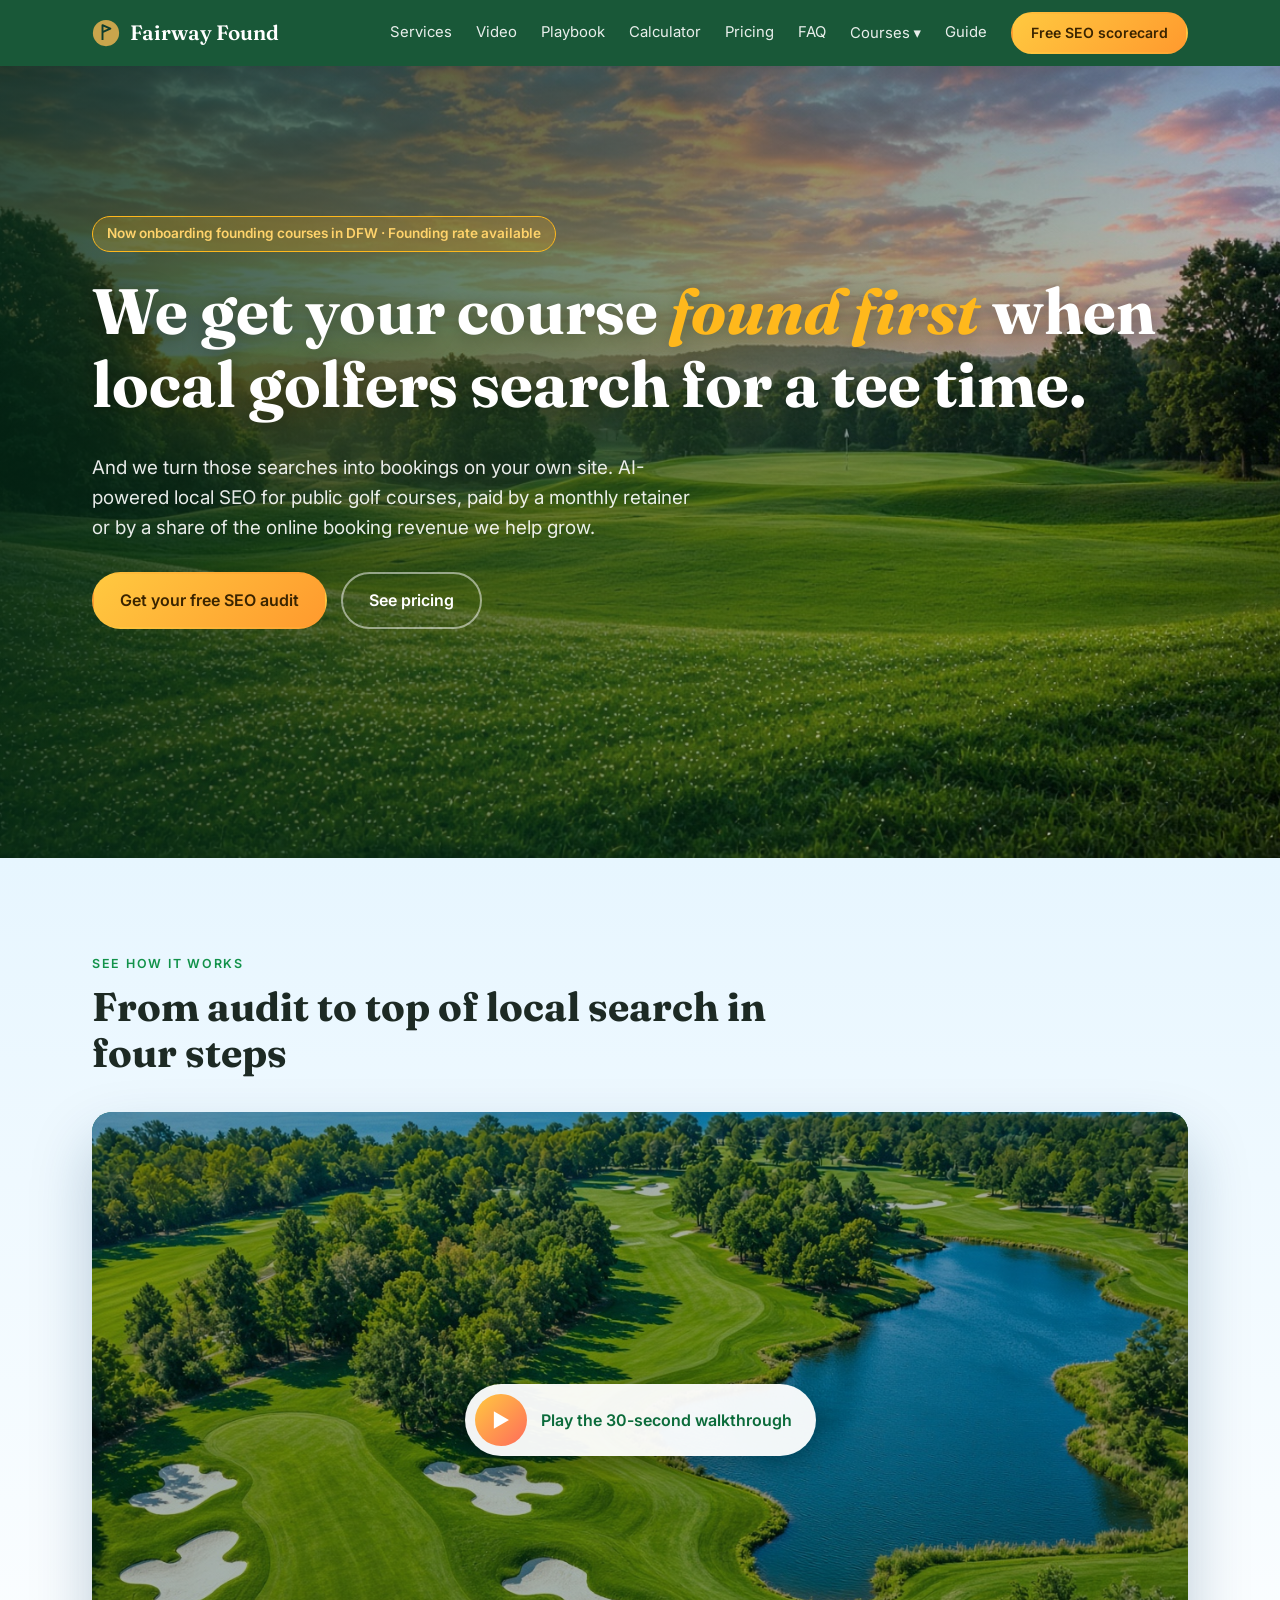
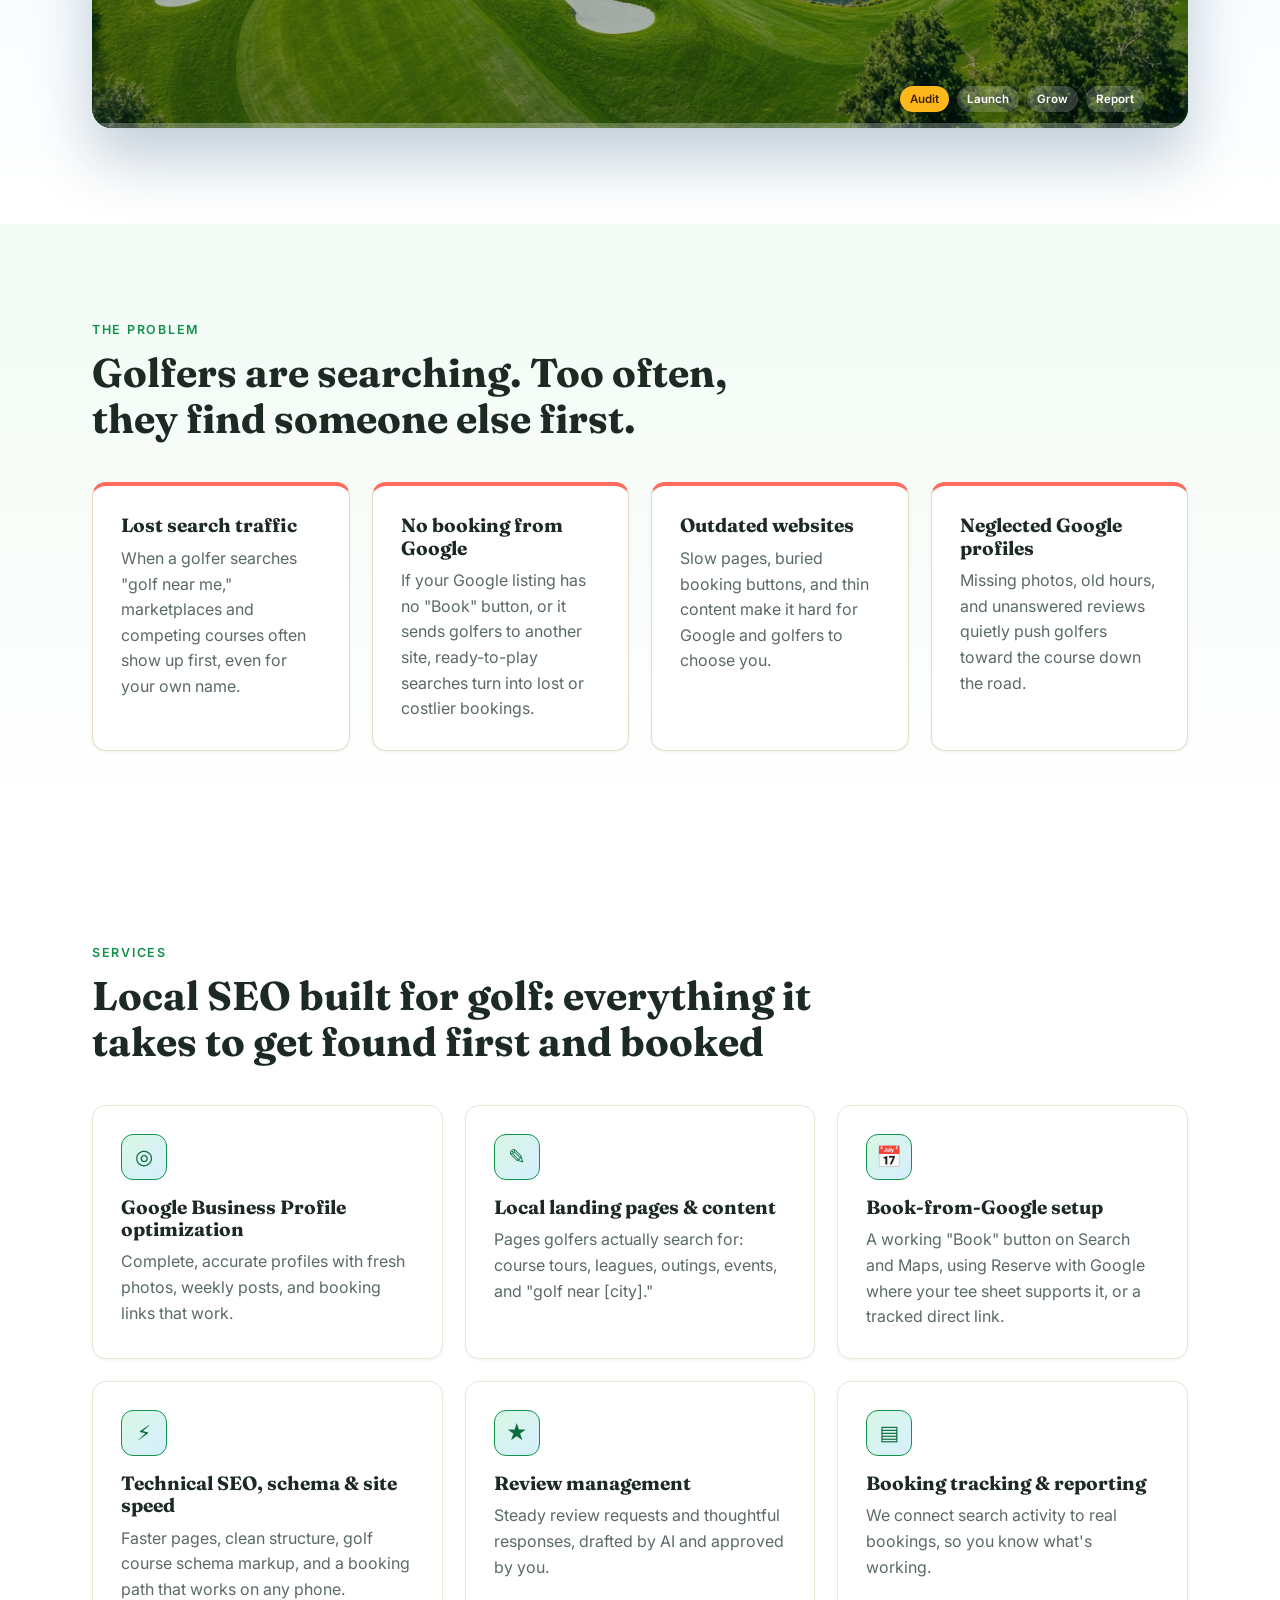
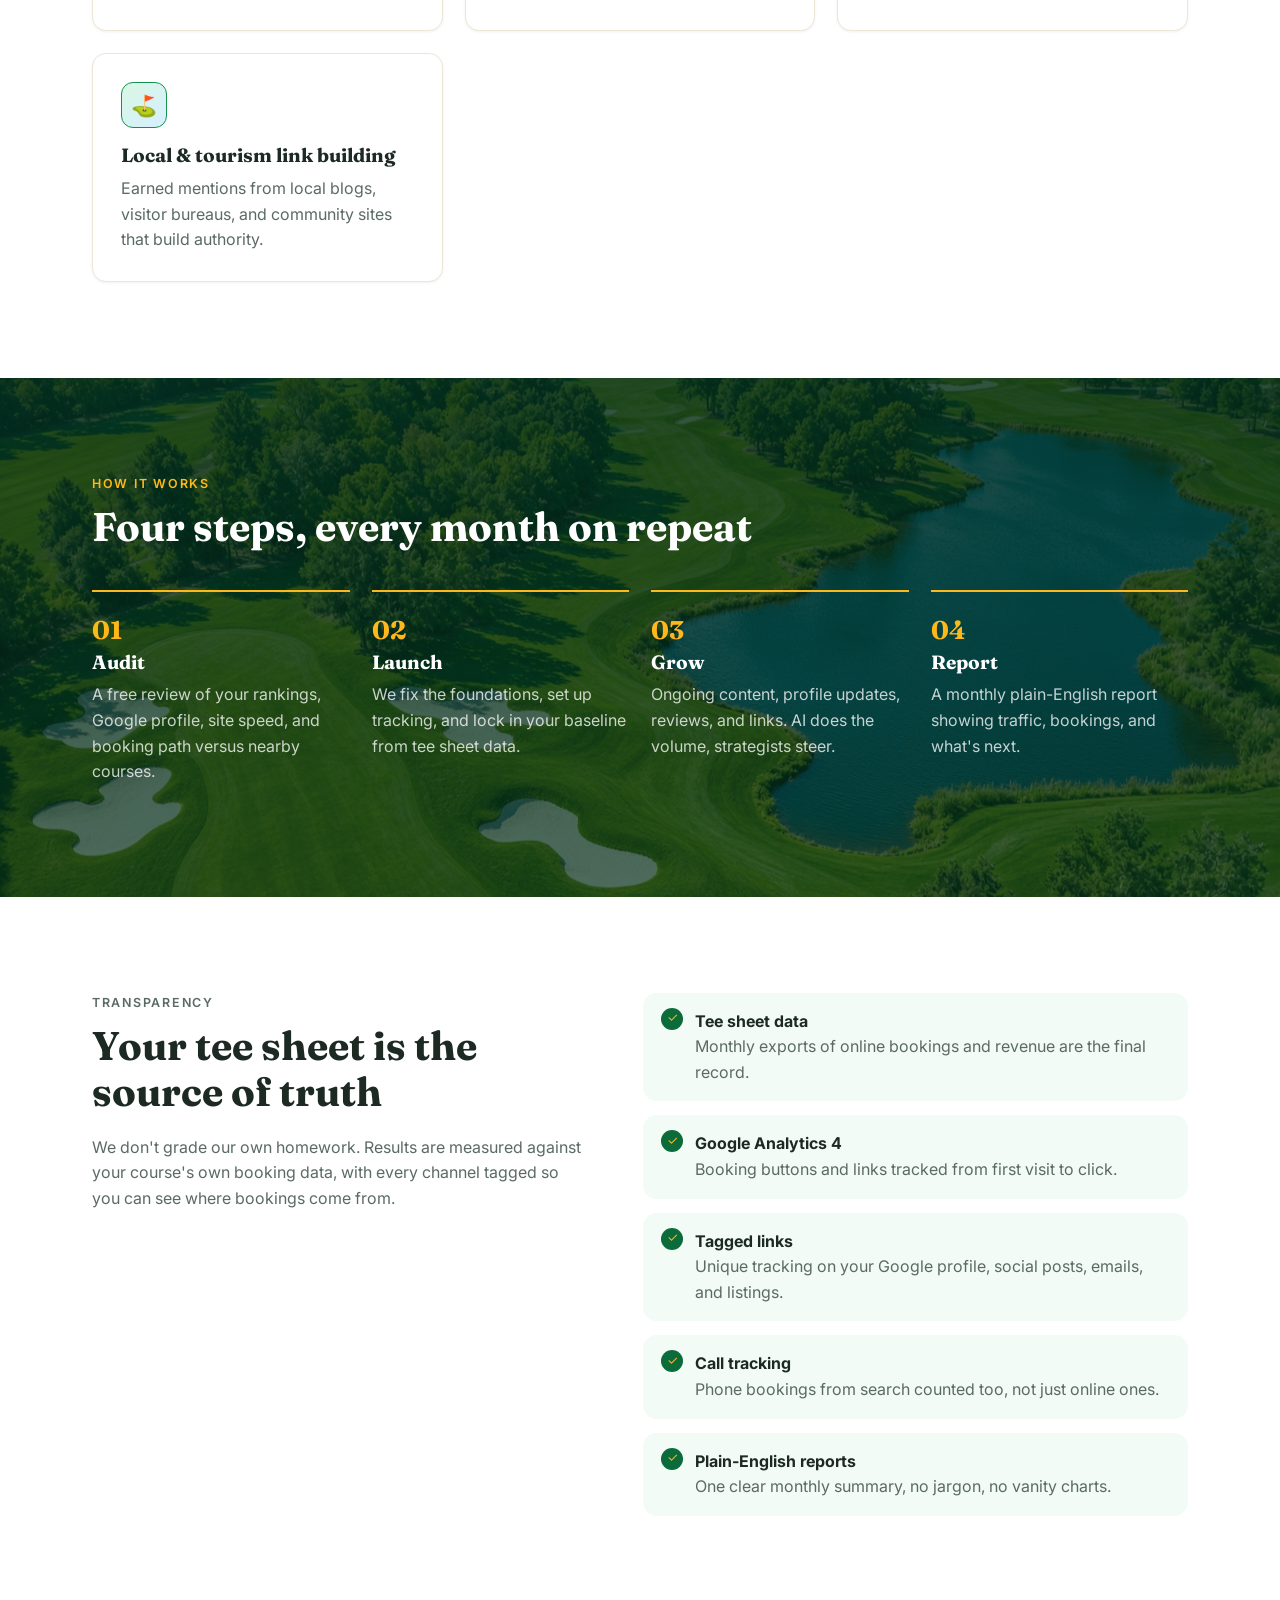
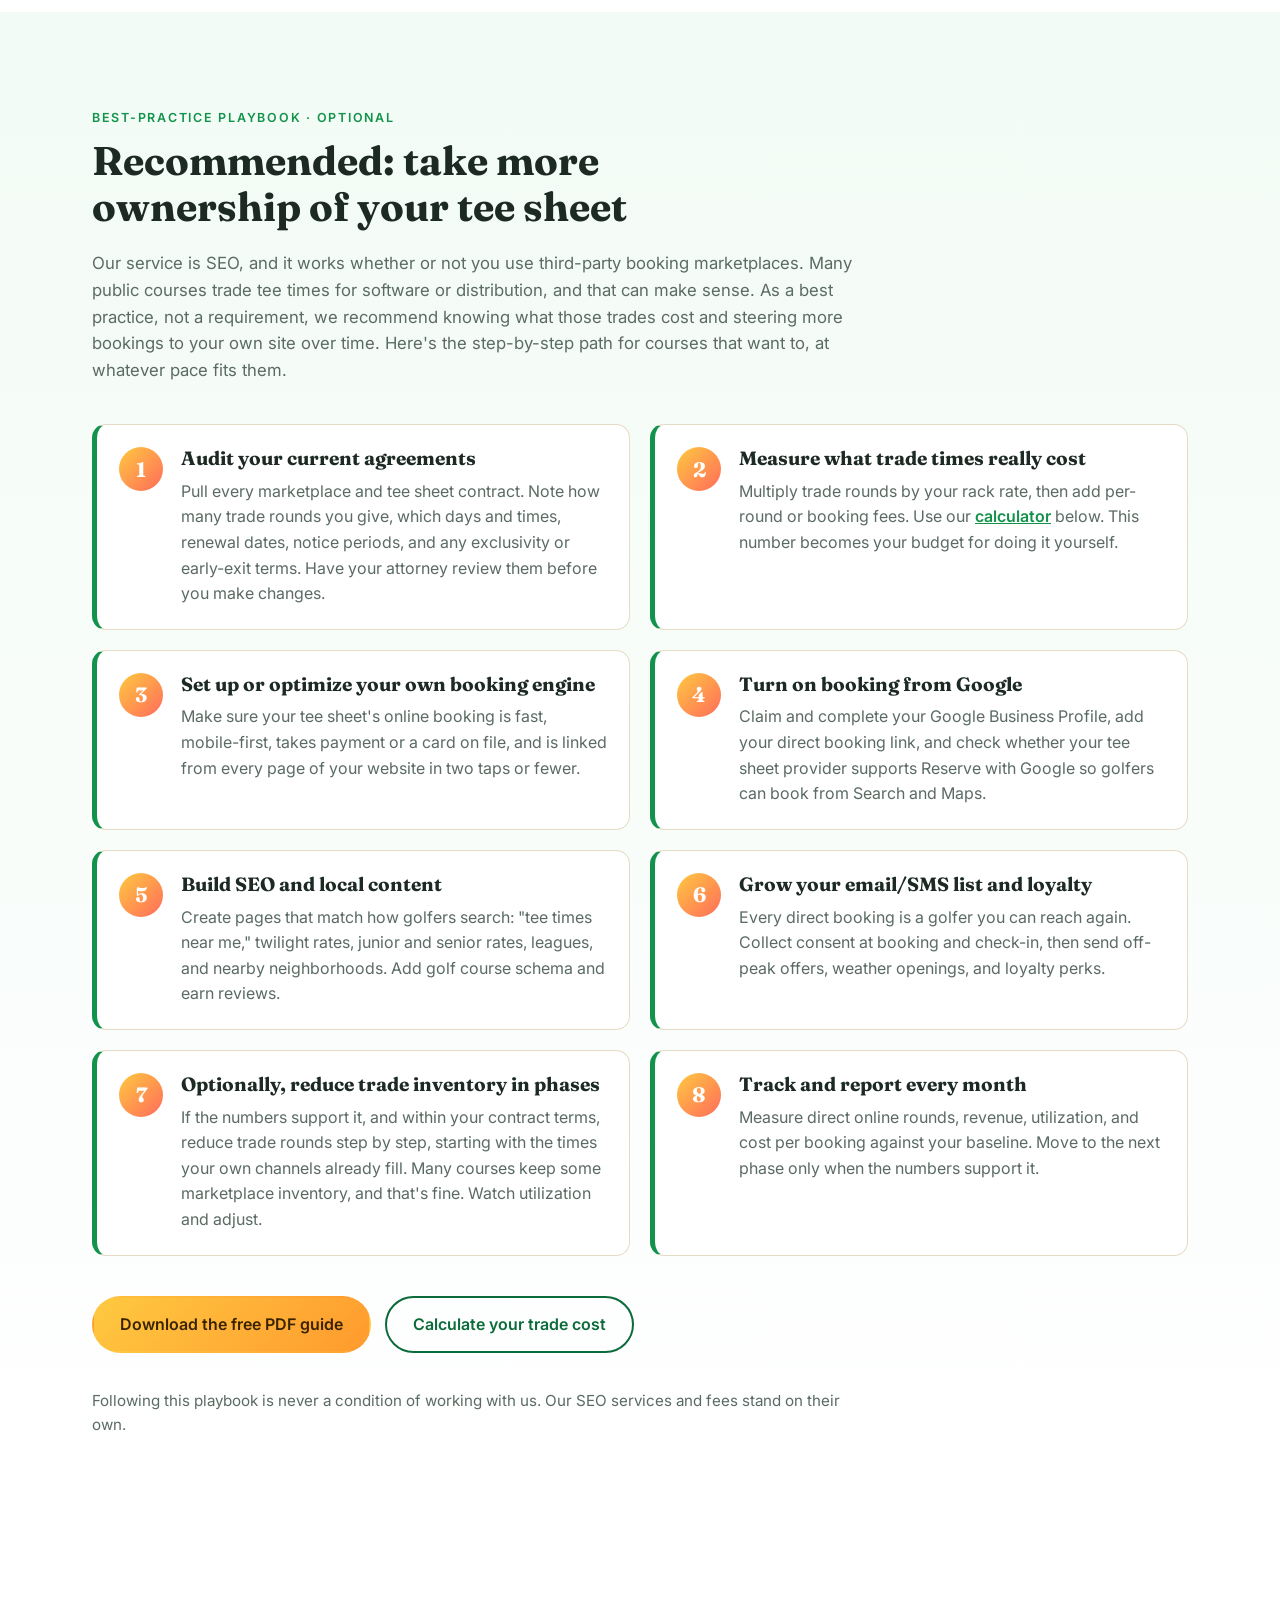
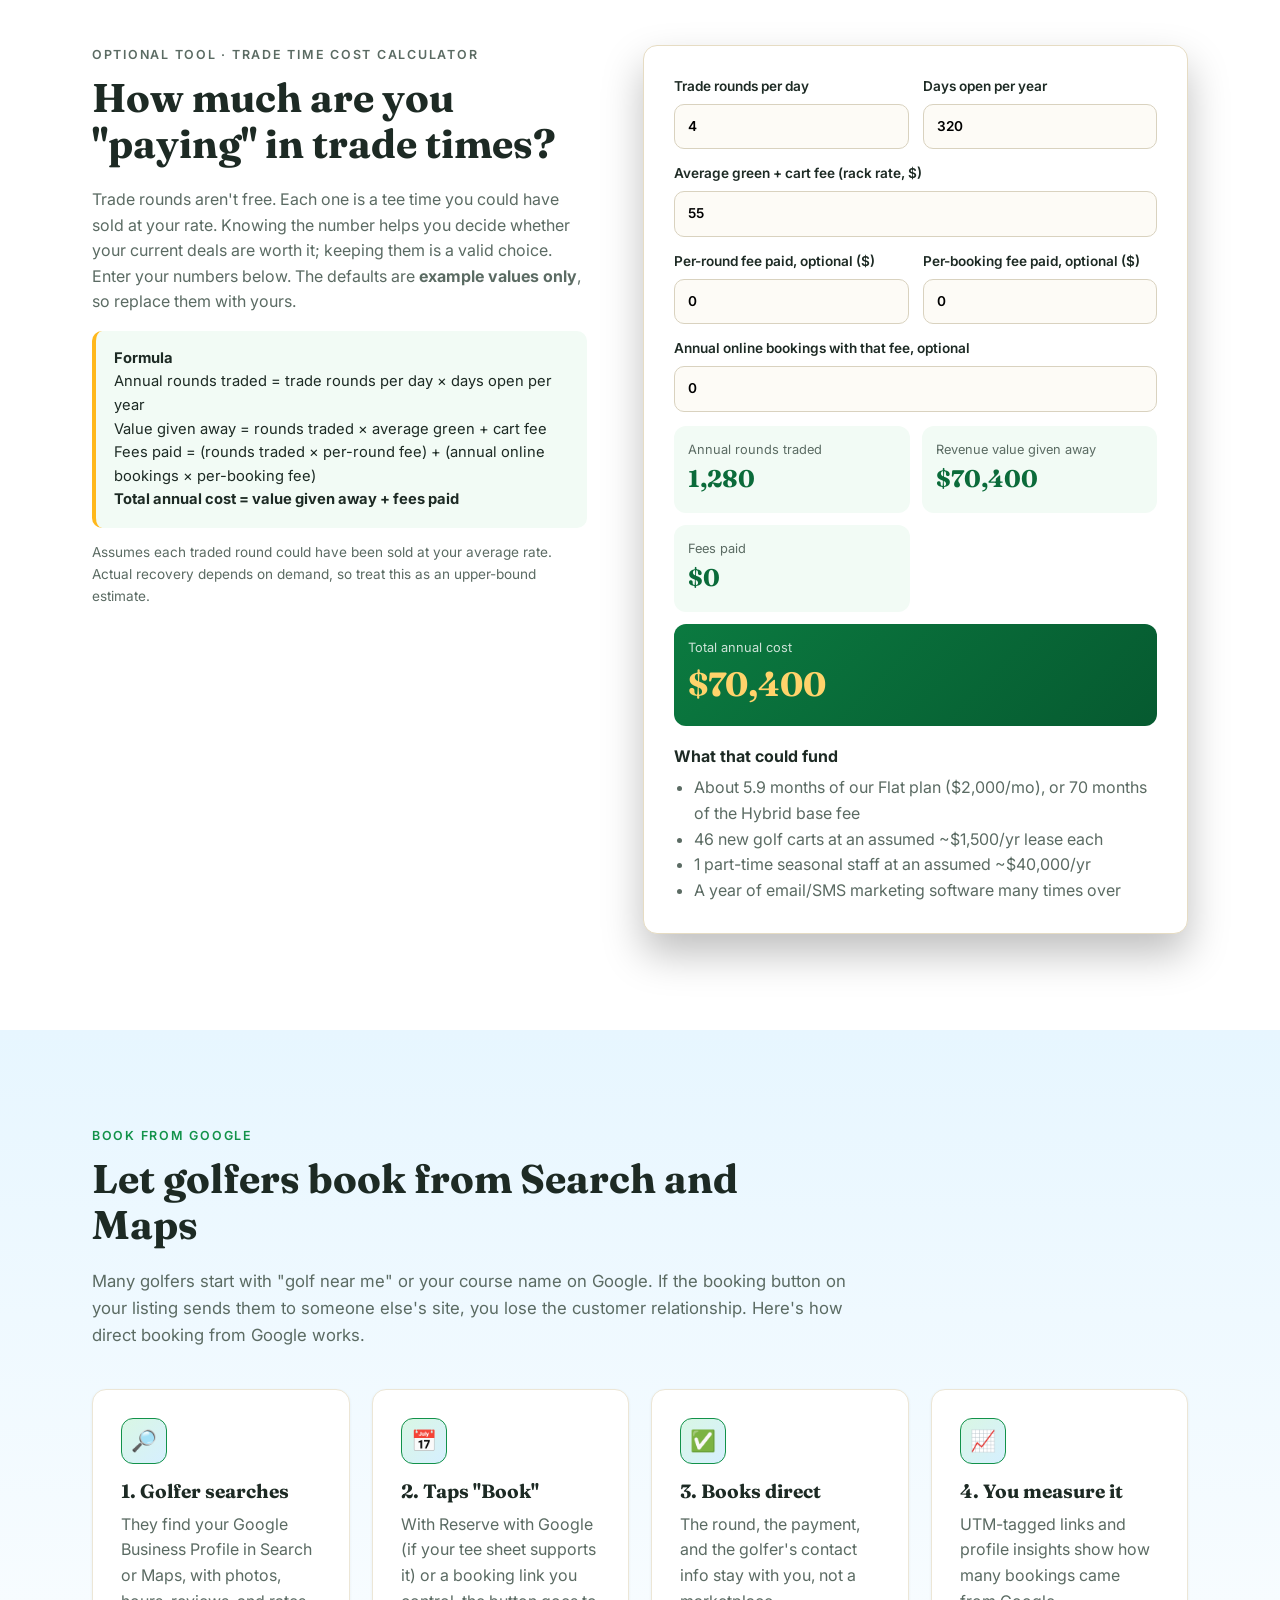
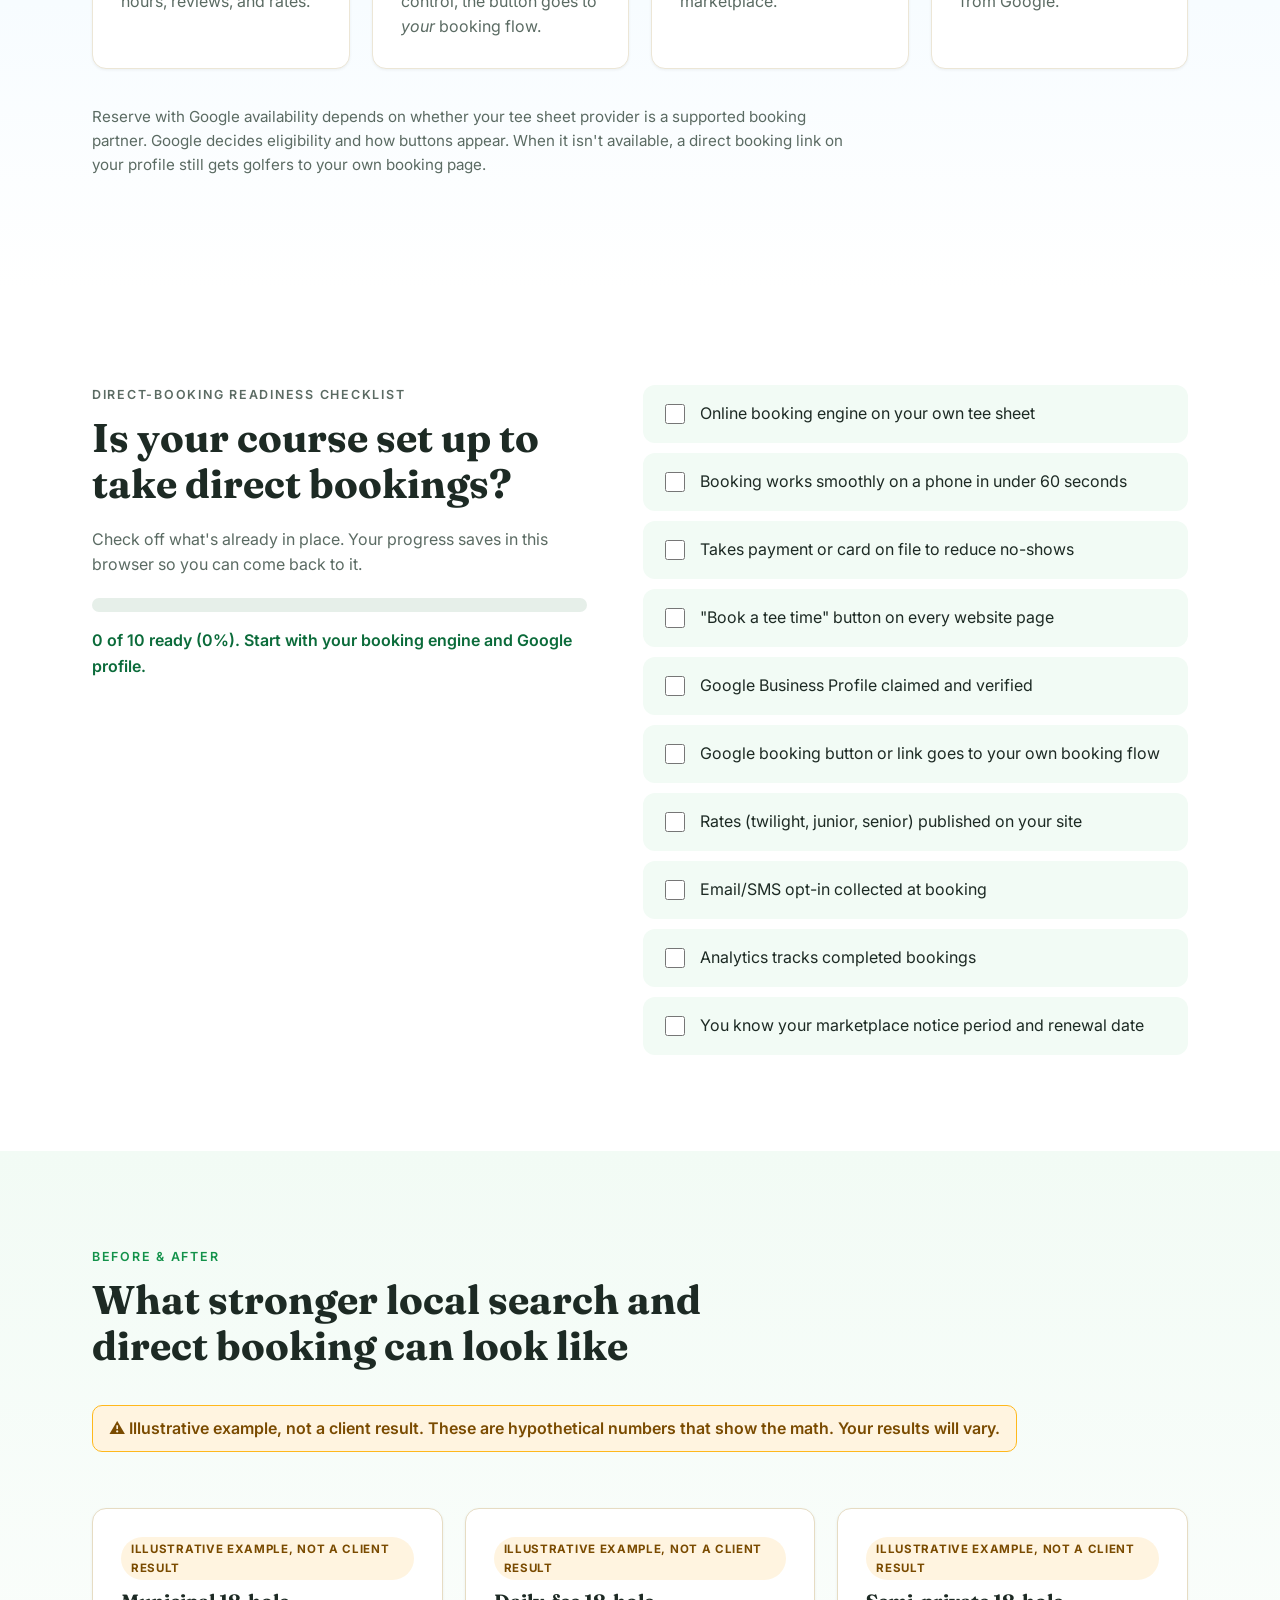
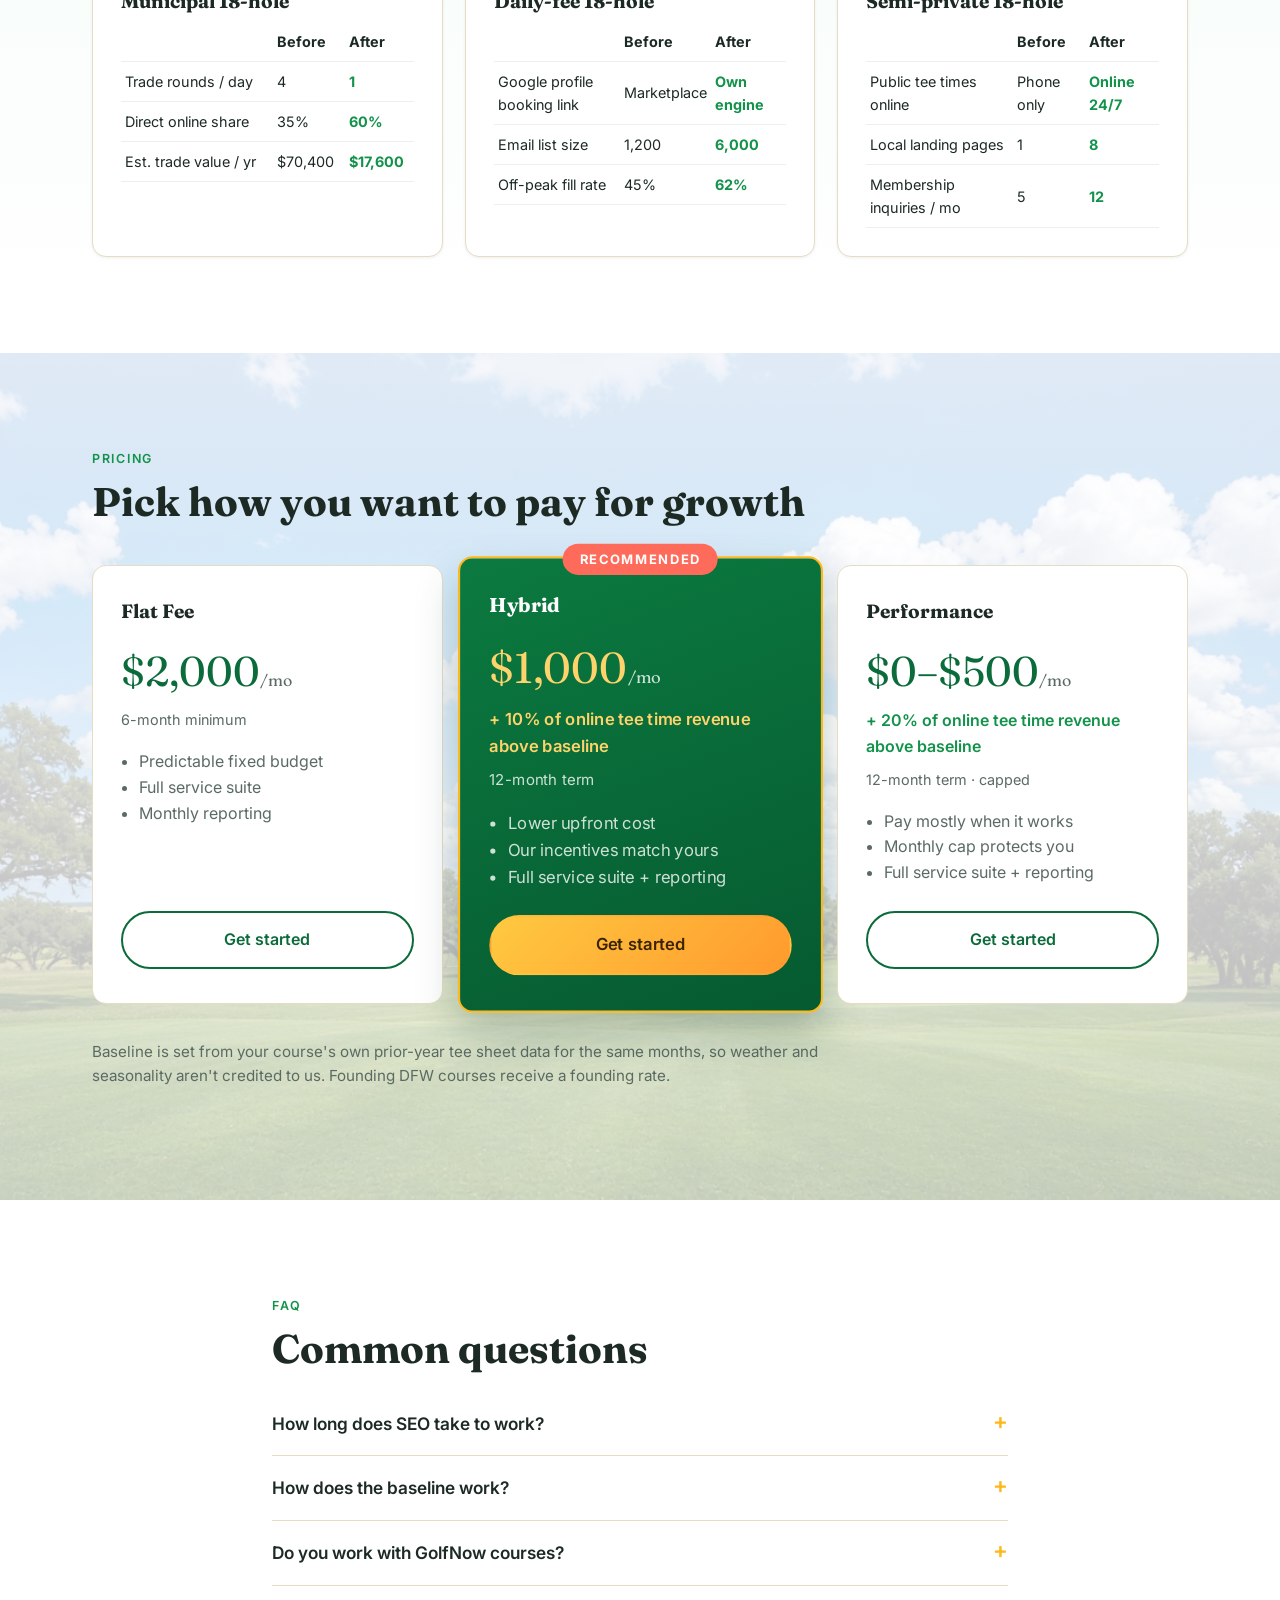
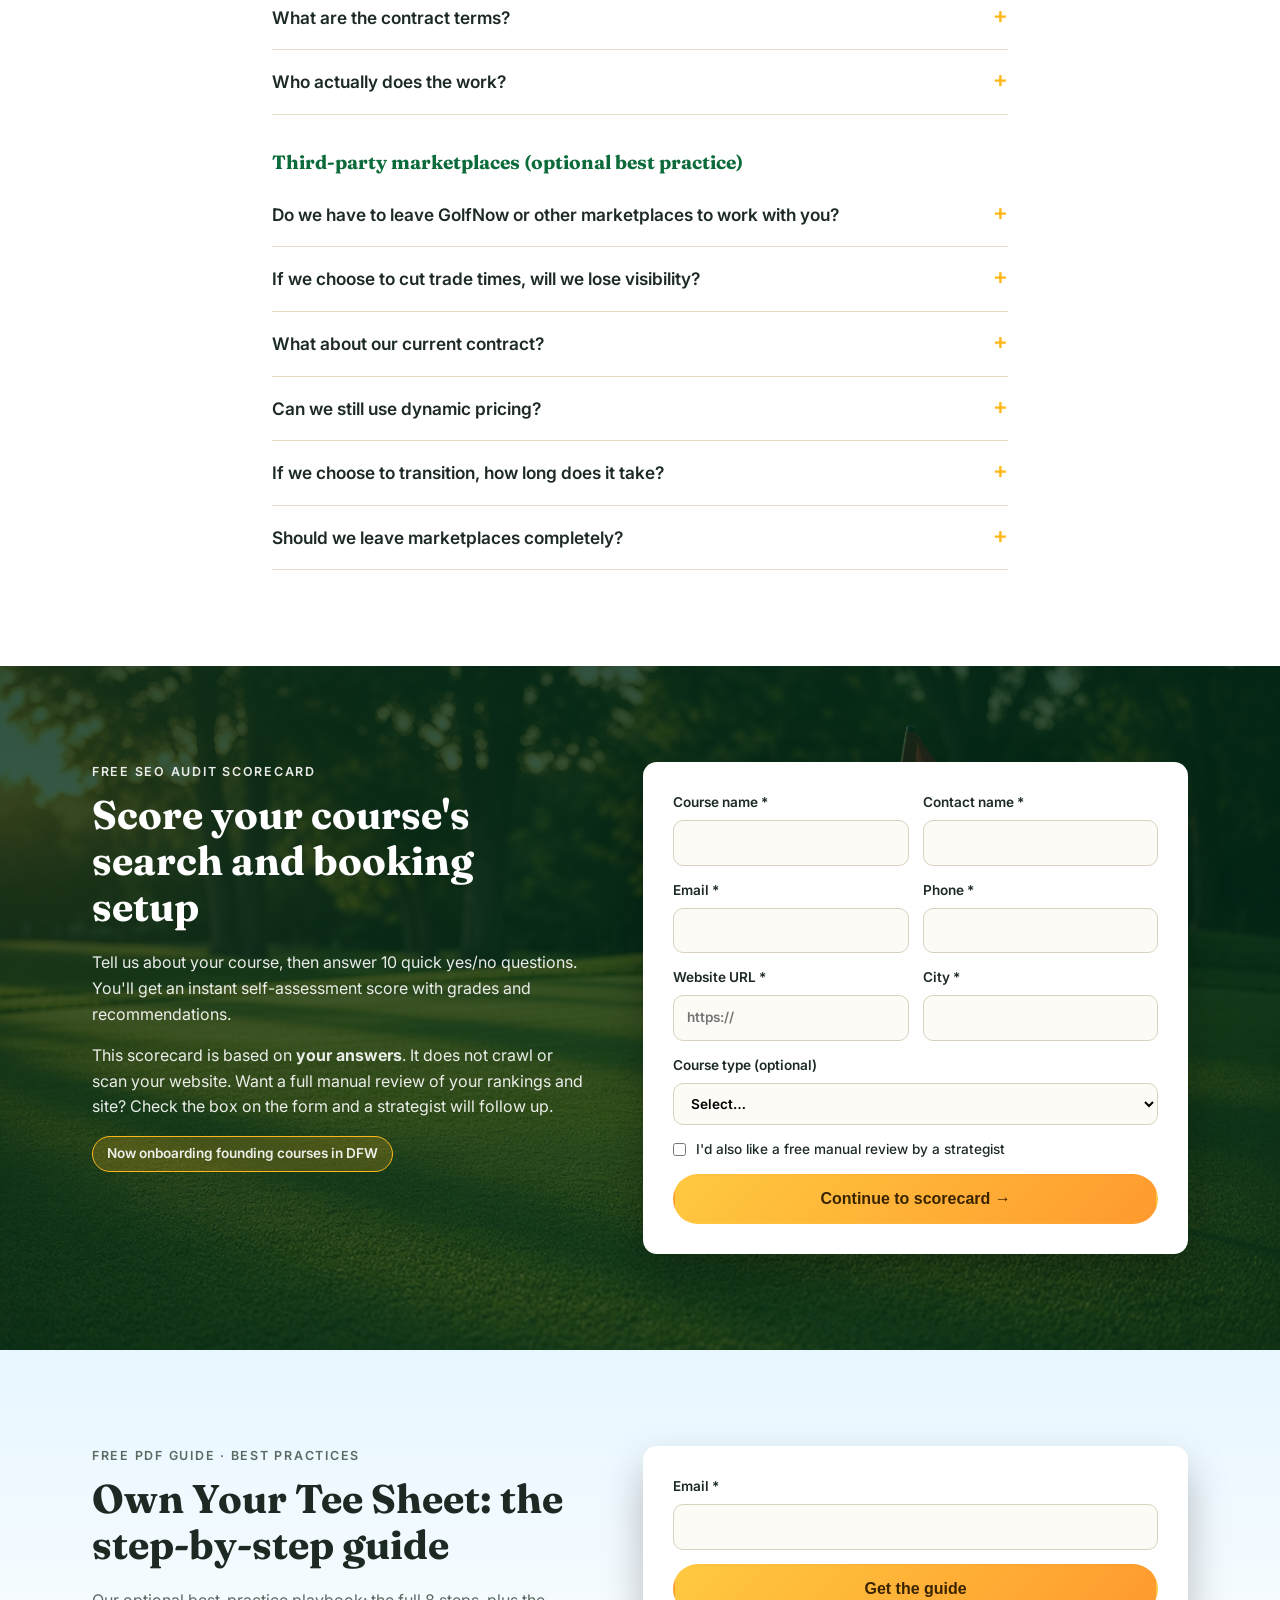
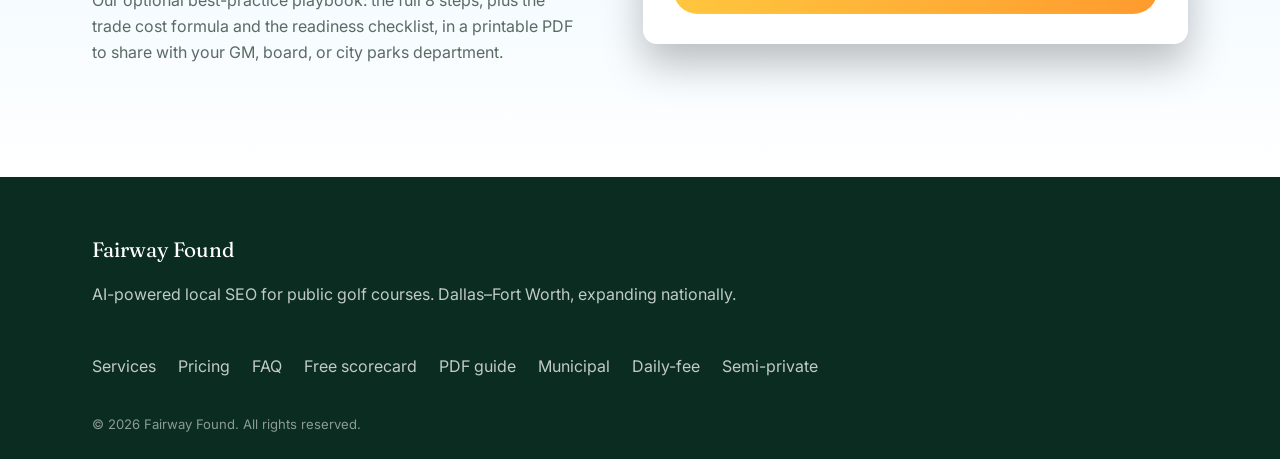
==== index.html @ e096c0d2 "SEO-first framing: new hero pitch, tee sheet ownership as optional best practice" ====
<!DOCTYPE html>
<html lang="en">
<head>
<meta charset="UTF-8"><meta name="viewport" content="width=device-width, initial-scale=1">
<!-- BRAND NAME: swap "Fairway Found" here, in <title>, and in script.js (BRAND constant) -->
<title>Fairway Found | Local SEO for Public Golf Courses</title>
<meta name="description" content="AI-powered local SEO for public golf courses. We get your course found first when local golfers search for a tee time, and turn those searches into bookings on your own site.">
<link rel="preconnect" href="https://fonts.googleapis.com"><link rel="preconnect" href="https://fonts.gstatic.com" crossorigin>
<link href="https://fonts.googleapis.com/css2?family=Fraunces:opsz,wght@9..144,500;9..144,600&family=Inter:wght@400;500;600&display=swap" rel="stylesheet">
<link rel="stylesheet" href="styles.css">
</head>
<body>
<header class="nav" id="top">
  <div class="wrap nav-inner">
    <a href="#top" class="logo"><svg viewBox="0 0 32 32" width="28" height="28" aria-hidden="true"><circle cx="16" cy="16" r="15" fill="#c9a54c"/><path d="M12 24V7l9 4-9 4" fill="none" stroke="#0f3d2e" stroke-width="2.2" stroke-linejoin="round"/></svg><span data-brand>Fairway Found</span></a>
    <button class="menu-btn" aria-label="Open menu" aria-expanded="false">☰</button>
    <nav class="links">
      <a href="#services">Services</a><a href="#explainer">Video</a><a href="#own">Playbook</a><a href="#calculator">Calculator</a><a href="#pricing">Pricing</a><a href="#faq">FAQ</a><span class="dd"><a href="municipal.html">Courses ▾</a><span class="dd-menu"><a href="municipal.html">Municipal</a><a href="daily-fee.html">Daily-fee</a><a href="semi-private.html">Semi-private</a></span></span><a href="#guide">Guide</a>
      <a href="#audit" class="btn btn-gold sm">Free SEO scorecard</a>
    </nav>
  </div>
</header>

<section class="hero bg" style="--bg:url(images/sunrise.jpg)">
    <div class="wrap hero-inner">
    <p class="badge">Now onboarding founding courses in DFW · Founding rate available</p>
    <h1>We get your course <em>found first</em> when local golfers search for a tee time.</h1>
    <p class="lead">And we turn those searches into bookings on your own site. AI-powered local SEO for public golf courses, paid by a monthly retainer or by a share of the online booking revenue we help grow.</p>
    <div class="cta-row"><a href="#audit" class="btn btn-gold">Get your free SEO audit</a><a href="#pricing" class="btn btn-ghost">See pricing</a></div>
  </div>
</section>


<section id="explainer" class="section sky">
  <div class="wrap">
    <p class="eyebrow">See how it works</p>
    <h2>From audit to top of local search in four steps</h2>
    <!-- VIDEO SLOT: this is an animated in-page storyboard, not a recorded video.
         To use a real video, replace the .player contents with e.g.
         <video src="media/explainer.mp4" controls poster="images/aerial.jpg"></video>
         or <iframe src="https://www.youtube.com/embed/VIDEO_ID" allowfullscreen></iframe> -->
    <div class="player" id="player">
      <div class="scenes">
        <div class="scene" style="--bg:url(images/aerial.jpg)"><span class="step">Step 1 · Audit</span><h3>We map where golfers find you, and where they don't.</h3><p>Rankings, Google profile, site speed and booking path vs. nearby courses.</p></div>
        <div class="scene" style="--bg:url(images/sunrise.jpg)"><span class="step">Step 2 · Launch</span><h3>We fix the foundations and set up tracking.</h3><p>Profile cleanup, technical fixes, GA4, tagged links, and your tee sheet baseline.</p></div>
        <div class="scene" style="--bg:url(images/texas.jpg)"><span class="step">Step 3 · Grow</span><h3>AI does the volume. Strategists steer.</h3><p>Fresh content, weekly posts, review responses and local links, every month.</p></div>
        <div class="scene" style="--bg:url(images/golden.jpg)"><span class="step">Step 4 · Report</span><h3>Plain-English results from your own tee sheet.</h3><p>Traffic, direct bookings and what's next, in one monthly report.</p></div>
      </div>
      <button class="play" id="play" aria-label="Play explainer"><span>▶</span><em>Play the 30-second walkthrough</em></button>
      <div class="bar"><i id="prog"></i></div>
      <div class="dots" id="dots"><b>Audit</b><b>Launch</b><b>Grow</b><b>Report</b></div>
    </div>
  </div>
</section>

<section id="problem" class="section cream">
  <div class="wrap">
    <p class="eyebrow">The problem</p>
    <h2>Golfers are searching. Too often, they find someone else first.</h2>
    <div class="grid four">
      <div class="card"><h3>Lost search traffic</h3><p>When a golfer searches "golf near me," marketplaces and competing courses often show up first, even for your own name.</p></div>
      <div class="card"><h3>No booking from Google</h3><p>If your Google listing has no "Book" button, or it sends golfers to another site, ready-to-play searches turn into lost or costlier bookings.</p></div>
      <div class="card"><h3>Outdated websites</h3><p>Slow pages, buried booking buttons, and thin content make it hard for Google and golfers to choose you.</p></div>
      <div class="card"><h3>Neglected Google profiles</h3><p>Missing photos, old hours, and unanswered reviews quietly push golfers toward the course down the road.</p></div>
    </div>
  </div>
</section>

<section id="services" class="section">
  <div class="wrap">
    <p class="eyebrow">Services</p>
    <h2>Local SEO built for golf: everything it takes to get found first and booked</h2>
    <div class="grid three">
      <div class="card icon"><span>◎</span><h3>Google Business Profile optimization</h3><p>Complete, accurate profiles with fresh photos, weekly posts, and booking links that work.</p></div>
      <div class="card icon"><span>✎</span><h3>Local landing pages &amp; content</h3><p>Pages golfers actually search for: course tours, leagues, outings, events, and "golf near [city]."</p></div>
      <div class="card icon"><span>📅</span><h3>Book-from-Google setup</h3><p>A working "Book" button on Search and Maps, using Reserve with Google where your tee sheet supports it, or a tracked direct link.</p></div>
      <div class="card icon"><span>⚡</span><h3>Technical SEO, schema &amp; site speed</h3><p>Faster pages, clean structure, golf course schema markup, and a booking path that works on any phone.</p></div>
      <div class="card icon"><span>★</span><h3>Review management</h3><p>Steady review requests and thoughtful responses, drafted by AI and approved by you.</p></div>
      <div class="card icon"><span>▤</span><h3>Booking tracking &amp; reporting</h3><p>We connect search activity to real bookings, so you know what's working.</p></div>
      <div class="card icon"><span>⛳</span><h3>Local &amp; tourism link building</h3><p>Earned mentions from local blogs, visitor bureaus, and community sites that build authority.</p></div>
    </div>
  </div>
</section>

<section id="how" class="section bg dark" style="--bg:url(images/aerial.jpg)">
  <div class="wrap">
    <p class="eyebrow gold">How it works</p>
    <h2>Four steps, every month on repeat</h2>
    <ol class="steps">
      <li><b>01</b><h3>Audit</h3><p>A free review of your rankings, Google profile, site speed, and booking path versus nearby courses.</p></li>
      <li><b>02</b><h3>Launch</h3><p>We fix the foundations, set up tracking, and lock in your baseline from tee sheet data.</p></li>
      <li><b>03</b><h3>Grow</h3><p>Ongoing content, profile updates, reviews, and links. AI does the volume, strategists steer.</p></li>
      <li><b>04</b><h3>Report</h3><p>A monthly plain-English report showing traffic, bookings, and what's next.</p></li>
    </ol>
  </div>
</section>

<section id="tracking" class="section">
  <div class="wrap split">
    <div>
      <p class="eyebrow">Transparency</p>
      <h2>Your tee sheet is the source of truth</h2>
      <p>We don't grade our own homework. Results are measured against your course's own booking data, with every channel tagged so you can see where bookings come from.</p>
    </div>
    <ul class="checks">
      <li><b>Tee sheet data</b> Monthly exports of online bookings and revenue are the final record.</li>
      <li><b>Google Analytics 4</b> Booking buttons and links tracked from first visit to click.</li>
      <li><b>Tagged links</b> Unique tracking on your Google profile, social posts, emails, and listings.</li>
      <li><b>Call tracking</b> Phone bookings from search counted too, not just online ones.</li>
      <li><b>Plain-English reports</b> One clear monthly summary, no jargon, no vanity charts.</li>
    </ul>
  </div>
</section>

<section id="own" class="section cream">
  <div class="wrap">
    <p class="eyebrow">Best-practice playbook · optional</p>
    <h2>Recommended: take more ownership of your tee sheet</h2>
    <p class="sub">Our service is SEO, and it works whether or not you use third-party booking marketplaces. Many public courses trade tee times for software or distribution, and that can make sense. As a best practice, not a requirement, we recommend knowing what those trades cost and steering more bookings to your own site over time. Here's the step-by-step path for courses that want to, at whatever pace fits them.</p>
    <ol class="playbook">
      <li><b>1</b><div><h3>Audit your current agreements</h3><p>Pull every marketplace and tee sheet contract. Note how many trade rounds you give, which days and times, renewal dates, notice periods, and any exclusivity or early-exit terms. Have your attorney review them before you make changes.</p></div></li>
      <li><b>2</b><div><h3>Measure what trade times really cost</h3><p>Multiply trade rounds by your rack rate, then add per-round or booking fees. Use our <a href="#calculator">calculator</a> below. This number becomes your budget for doing it yourself.</p></div></li>
      <li><b>3</b><div><h3>Set up or optimize your own booking engine</h3><p>Make sure your tee sheet's online booking is fast, mobile-first, takes payment or a card on file, and is linked from every page of your website in two taps or fewer.</p></div></li>
      <li><b>4</b><div><h3>Turn on booking from Google</h3><p>Claim and complete your Google Business Profile, add your direct booking link, and check whether your tee sheet provider supports Reserve with Google so golfers can book from Search and Maps.</p></div></li>
      <li><b>5</b><div><h3>Build SEO and local content</h3><p>Create pages that match how golfers search: "tee times near me," twilight rates, junior and senior rates, leagues, and nearby neighborhoods. Add golf course schema and earn reviews.</p></div></li>
      <li><b>6</b><div><h3>Grow your email/SMS list and loyalty</h3><p>Every direct booking is a golfer you can reach again. Collect consent at booking and check-in, then send off-peak offers, weather openings, and loyalty perks.</p></div></li>
      <li><b>7</b><div><h3>Optionally, reduce trade inventory in phases</h3><p>If the numbers support it, and within your contract terms, reduce trade rounds step by step, starting with the times your own channels already fill. Many courses keep some marketplace inventory, and that's fine. Watch utilization and adjust.</p></div></li>
      <li><b>8</b><div><h3>Track and report every month</h3><p>Measure direct online rounds, revenue, utilization, and cost per booking against your baseline. Move to the next phase only when the numbers support it.</p></div></li>
    </ol>
    <div class="cta-row"><a href="#guide" class="btn btn-gold">Download the free PDF guide</a><a href="#calculator" class="btn btn-outline">Calculate your trade cost</a></div>
    <p class="note">Following this playbook is never a condition of working with us. Our SEO services and fees stand on their own.</p>
  </div>
</section>

<section id="calculator" class="section">
  <div class="wrap split">
    <div>
      <p class="eyebrow">Optional tool · Trade time cost calculator</p>
      <h2>How much are you "paying" in trade times?</h2>
      <p>Trade rounds aren't free. Each one is a tee time you could have sold at your rate. Knowing the number helps you decide whether your current deals are worth it; keeping them is a valid choice. Enter your numbers below. The defaults are <strong>example values only</strong>, so replace them with yours.</p>
      <p class="formula"><strong>Formula</strong><br>Annual rounds traded = trade rounds per day × days open per year<br>Value given away = rounds traded × average green + cart fee<br>Fees paid = (rounds traded × per-round fee) + (annual online bookings × per-booking fee)<br><strong>Total annual cost = value given away + fees paid</strong></p>
      <p class="fine">Assumes each traded round could have been sold at your average rate. Actual recovery depends on demand, so treat this as an upper-bound estimate.</p>
    </div>
    <form id="calc" class="form calc" aria-label="Trade time cost calculator">
      <div class="row"><label>Trade rounds per day<input type="number" min="0" step="1" name="perDay" value="4"></label><label>Days open per year<input type="number" min="0" max="366" name="days" value="320"></label></div>
      <label>Average green + cart fee (rack rate, $)<input type="number" min="0" step="1" name="rate" value="55"></label>
      <div class="row"><label>Per-round fee paid, optional ($)<input type="number" min="0" step="0.01" name="roundFee" value="0"></label><label>Per-booking fee paid, optional ($)<input type="number" min="0" step="0.01" name="bookFee" value="0"></label></div>
      <label>Annual online bookings with that fee, optional<input type="number" min="0" name="bookings" value="0"></label>
      <div class="results" aria-live="polite">
        <div><span>Annual rounds traded</span><strong id="r-rounds">–</strong></div>
        <div><span>Revenue value given away</span><strong id="r-value">–</strong></div>
        <div><span>Fees paid</span><strong id="r-fees">–</strong></div>
        <div class="total"><span>Total annual cost</span><strong id="r-total">–</strong></div>
      </div>
      <div class="fund"><b>What that could fund</b><ul id="r-fund"></ul></div>
    </form>
  </div>
</section>

<section id="google" class="section sky">
  <div class="wrap">
    <p class="eyebrow">Book from Google</p>
    <h2>Let golfers book from Search and Maps</h2>
    <p class="sub">Many golfers start with "golf near me" or your course name on Google. If the booking button on your listing sends them to someone else's site, you lose the customer relationship. Here's how direct booking from Google works.</p>
    <div class="grid four">
      <div class="card icon"><span>🔎</span><h3>1. Golfer searches</h3><p>They find your Google Business Profile in Search or Maps, with photos, hours, reviews, and rates.</p></div>
      <div class="card icon"><span>📅</span><h3>2. Taps "Book"</h3><p>With Reserve with Google (if your tee sheet supports it) or a booking link you control, the button goes to <em>your</em> booking flow.</p></div>
      <div class="card icon"><span>✅</span><h3>3. Books direct</h3><p>The round, the payment, and the golfer's contact info stay with you, not a marketplace.</p></div>
      <div class="card icon"><span>📈</span><h3>4. You measure it</h3><p>UTM-tagged links and profile insights show how many bookings came from Google.</p></div>
    </div>
    <p class="note">Reserve with Google availability depends on whether your tee sheet provider is a supported booking partner. Google decides eligibility and how buttons appear. When it isn't available, a direct booking link on your profile still gets golfers to your own booking page.</p>
  </div>
</section>

<section id="readiness" class="section">
  <div class="wrap split">
    <div>
      <p class="eyebrow">Direct-booking readiness checklist</p>
      <h2>Is your course set up to take direct bookings?</h2>
      <p>Check off what's already in place. Your progress saves in this browser so you can come back to it.</p>
      <div class="meter" role="progressbar" aria-valuemin="0" aria-valuemax="100" aria-valuenow="0" id="ready-meter"><i></i></div>
      <p class="ready-msg" id="ready-msg" aria-live="polite"></p>
    </div>
    <fieldset id="ready" class="checklist"><legend class="sr">Readiness items</legend>
      <label><input type="checkbox" value="engine"> Online booking engine on your own tee sheet</label>
      <label><input type="checkbox" value="mobile"> Booking works smoothly on a phone in under 60 seconds</label>
      <label><input type="checkbox" value="payment"> Takes payment or card on file to reduce no-shows</label>
      <label><input type="checkbox" value="button"> "Book a tee time" button on every website page</label>
      <label><input type="checkbox" value="gbp"> Google Business Profile claimed and verified</label>
      <label><input type="checkbox" value="gbplink"> Google booking button or link goes to your own booking flow</label>
      <label><input type="checkbox" value="rates"> Rates (twilight, junior, senior) published on your site</label>
      <label><input type="checkbox" value="consent"> Email/SMS opt-in collected at booking</label>
      <label><input type="checkbox" value="tracking"> Analytics tracks completed bookings</label>
      <label><input type="checkbox" value="contract"> You know your marketplace notice period and renewal date</label>
    </fieldset>
  </div>
</section>

<section id="examples" class="section cream">
  <div class="wrap">
    <p class="eyebrow">Before &amp; after</p>
    <h2>What stronger local search and direct booking can look like</h2>
    <p class="disclaimer">⚠ Illustrative example, not a client result. These are hypothetical numbers that show the math. Your results will vary.</p>
    <div class="grid three">
      <div class="card ba"><span class="tag">Illustrative example, not a client result</span><h3>Municipal 18-hole</h3><table><thead><tr><th></th><th>Before</th><th>After</th></tr></thead><tbody><tr><td>Trade rounds / day</td><td>4</td><td>1</td></tr><tr><td>Direct online share</td><td>35%</td><td>60%</td></tr><tr><td>Est. trade value / yr</td><td>$70,400</td><td>$17,600</td></tr></tbody></table></div>
      <div class="card ba"><span class="tag">Illustrative example, not a client result</span><h3>Daily-fee 18-hole</h3><table><thead><tr><th></th><th>Before</th><th>After</th></tr></thead><tbody><tr><td>Google profile booking link</td><td>Marketplace</td><td>Own engine</td></tr><tr><td>Email list size</td><td>1,200</td><td>6,000</td></tr><tr><td>Off-peak fill rate</td><td>45%</td><td>62%</td></tr></tbody></table></div>
      <div class="card ba"><span class="tag">Illustrative example, not a client result</span><h3>Semi-private 18-hole</h3><table><thead><tr><th></th><th>Before</th><th>After</th></tr></thead><tbody><tr><td>Public tee times online</td><td>Phone only</td><td>Online 24/7</td></tr><tr><td>Local landing pages</td><td>1</td><td>8</td></tr><tr><td>Membership inquiries / mo</td><td>5</td><td>12</td></tr></tbody></table></div>
    </div>
  </div>
</section>

<section id="pricing" class="section bg light" style="--bg:url(images/texas.jpg)">
  <div class="wrap">
    <p class="eyebrow">Pricing</p>
    <h2>Pick how you want to pay for growth</h2>
    <div class="grid three pricing">
      <div class="plan"><h3>Flat Fee</h3><p class="price">$2,000<span>/mo</span></p><p class="term">6-month minimum</p><ul><li>Predictable fixed budget</li><li>Full service suite</li><li>Monthly reporting</li></ul><a href="#audit" class="btn btn-outline">Get started</a></div>
      <div class="plan featured"><span class="ribbon">Recommended</span><h3>Hybrid</h3><p class="price">$1,000<span>/mo</span></p><p class="plus">+ 10% of online tee time revenue above baseline</p><p class="term">12-month term</p><ul><li>Lower upfront cost</li><li>Our incentives match yours</li><li>Full service suite + reporting</li></ul><a href="#audit" class="btn btn-gold">Get started</a></div>
      <div class="plan"><h3>Performance</h3><p class="price">$0–$500<span>/mo</span></p><p class="plus">+ 20% of online tee time revenue above baseline</p><p class="term">12-month term · capped</p><ul><li>Pay mostly when it works</li><li>Monthly cap protects you</li><li>Full service suite + reporting</li></ul><a href="#audit" class="btn btn-outline">Get started</a></div>
    </div>
    <p class="note">Baseline is set from your course's own prior-year tee sheet data for the same months, so weather and seasonality aren't credited to us. Founding DFW courses receive a founding rate.</p>
  </div>
</section>

<section id="faq" class="section">
  <div class="wrap narrow">
    <p class="eyebrow">FAQ</p>
    <h2>Common questions</h2>
    <details><summary>How long does SEO take to work?</summary><p>Most courses see meaningful movement in 3–6 months. Quick wins like Google profile fixes can help sooner, but search authority builds over time, which is why our performance tiers use 12-month terms.</p></details>
    <details><summary>How does the baseline work?</summary><p>We use your tee sheet's online booking revenue for the same months in prior years. Only revenue above that baseline counts toward performance fees, and the method is written into your agreement.</p></details>
    <details><summary>Do you work with GolfNow courses?</summary><p>Yes. Tracking options can be more limited on some marketplace-run booking systems, so we review your setup during the audit and recommend the tier that fits.</p></details>
    <details><summary>What are the contract terms?</summary><p>Flat Fee has a 6-month minimum. Hybrid and Performance run 12 months, since SEO takes time to compound. Performance fees are capped.</p></details>
    <details><summary>Who actually does the work?</summary><p>Our AI systems handle research, content drafts, profile updates, and reporting. Human strategists set direction, review anything public-facing, and are your point of contact.</p></details>
    <h3 class="faq-h">Third-party marketplaces (optional best practice)</h3>
    <details><summary>Do we have to leave GolfNow or other marketplaces to work with you?</summary><p>No. Our service is local SEO, and it works alongside any booking setup. Reducing trade times is a best practice we can help with if you want, never a requirement.</p></details>
    <details><summary>If we choose to cut trade times, will we lose visibility?</summary><p>Marketplaces can bring in golfers who wouldn't otherwise find you, so the goal is to replace that reach before reducing it. That's why we build Google, SEO, and email first and wind down trade inventory in phases, watching utilization at each step.</p></details>
    <details><summary>What about our current contract?</summary><p>Contracts vary. Many include renewal dates, notice periods, or minimum trade commitments. Step 1 is reviewing yours, ideally with your attorney. We plan changes within your terms and never advise breaching an agreement.</p></details>
    <details><summary>Can we still use dynamic pricing?</summary><p>Yes. Many tee sheets support dynamic or yield pricing on your own booking engine. Owning the inventory means you set the rules: off-peak discounts, twilight rates, and peak premiums, without trading the rounds away.</p></details>
    <details><summary>If we choose to transition, how long does it take?</summary><p>It depends on your contract and demand. A common pattern is 1–2 months to set up direct booking and Google, then a phased reduction of trade rounds over a season or more. We move to each phase only when your numbers support it.</p></details>
    <details><summary>Should we leave marketplaces completely?</summary><p>Not necessarily. Many courses keep some marketplace inventory for reach. The point is to make it a choice based on real numbers, not a default, and the choice is yours.</p></details>
  </div>
</section>

<section id="audit" class="section bg dark" style="--bg:url(images/golden.jpg)">
  <div class="wrap split">
    <div>
      <p class="eyebrow gold">Free SEO audit scorecard</p>
      <h2>Score your course's search and booking setup</h2>
      <p>Tell us about your course, then answer 10 quick yes/no questions. You'll get an instant self-assessment score with grades and recommendations.</p>
      <p>This scorecard is based on <strong>your answers</strong>. It does not crawl or scan your website. Want a full manual review of your rankings and site? Check the box on the form and a strategist will follow up.</p>
      <p class="badge">Now onboarding founding courses in DFW</p>
    </div>
    <div class="form" id="audit-box">
      <!-- STEP 1: lead capture. Leads are saved to localStorage ("ff_leads"). See submitLead() in script.js for the backend/webhook hook. -->
      <form id="audit-form" novalidate>
        <div class="row"><label>Course name *<input name="course" required autocomplete="organization"></label><label>Contact name *<input name="name" required autocomplete="name"></label></div>
        <div class="row"><label>Email *<input name="email" type="email" required autocomplete="email"></label><label>Phone *<input name="phone" type="tel" required autocomplete="tel"></label></div>
        <div class="row"><label>Website URL *<input name="website" type="url" required placeholder="https://"></label><label>City *<input name="city" required autocomplete="address-level2"></label></div>
        <label>Course type (optional)<select name="type"><option value="">Select…</option><option>Municipal</option><option>Daily-fee</option><option>Semi-private</option><option>Resort</option><option>Other</option></select></label>
        <label class="inline"><input type="checkbox" name="manual" value="yes"> I'd also like a free manual review by a strategist</label>
        <p class="err" id="audit-err" role="alert" hidden>Please fill in all required fields with a valid email and website URL.</p>
        <button class="btn btn-gold full" type="submit">Continue to scorecard →</button>
      </form>
      <form id="quiz" hidden aria-label="Self-assessment questions">
        <h3>Answer for <span id="q-course"></span></h3>
        <div id="q-list"></div>
        <button class="btn btn-gold full" type="submit">See my score</button>
      </form>
      <div id="scorecard" hidden aria-live="polite"></div>
    </div>
  </div>
</section>

<section id="guide" class="section sky">
  <div class="wrap split">
    <div>
      <p class="eyebrow">Free PDF guide · best practices</p>
      <h2>Own Your Tee Sheet: the step-by-step guide</h2>
      <p>Our optional best-practice playbook: the full 8 steps, plus the trade cost formula and the readiness checklist, in a printable PDF to share with your GM, board, or city parks department.</p>
    </div>
    <form id="guide-form" class="form" novalidate>
      <div id="guide-fields">
        <label>Email *<input name="email" type="email" required autocomplete="email"></label>
        <p class="err" id="guide-err" role="alert" hidden>Please enter a valid email.</p>
        <button class="btn btn-gold full" type="submit">Get the guide</button>
      </div>
      <div id="guide-done" class="thanks" hidden><h3>Your guide is ready ⛳</h3><p><a class="btn btn-gold" href="guide/own-your-tee-sheet.pdf" download>Download the PDF</a></p></div>
    </form>
  </div>
</section>

<footer class="footer">
  <div class="wrap foot-inner">
    <div><span class="logo-text" data-brand>Fairway Found</span><p>AI-powered local SEO for public golf courses. Dallas–Fort Worth, expanding nationally.</p></div>
    <nav><a href="#services">Services</a><a href="#pricing">Pricing</a><a href="#faq">FAQ</a><a href="#audit">Free scorecard</a><a href="#guide">PDF guide</a><a href="municipal.html">Municipal</a><a href="daily-fee.html">Daily-fee</a><a href="semi-private.html">Semi-private</a></nav>
  </div>
  <p class="wrap copy">© <span id="yr"></span> <span data-brand>Fairway Found</span>. All rights reserved.</p>
</footer>
<script src="script.js"></script>
</body>
</html>
---- styles.css ----
:root{--green:#0b6b3a;--green2:#12924a;--cream:#f2fbf5;--gold:#ffb81c;--coral:#ff6b5b;--sky:#1e9be8;--ink:#1d2a24;--muted:#5b6b63;--r:14px}
*{box-sizing:border-box}html{scroll-behavior:smooth;scroll-padding-top:70px}
body{margin:0;font-family:Inter,system-ui,sans-serif;color:var(--ink);line-height:1.6;background:#fff}
h1,h2,h3{font-family:Fraunces,Georgia,serif;line-height:1.15;margin:0 0 .5em}
h1{font-size:clamp(2.3rem,5.5vw,4rem)}h2{font-size:clamp(1.7rem,3.5vw,2.5rem);max-width:720px}h3{font-size:1.2rem}
a{color:inherit}.wrap{max-width:1140px;margin:0 auto;padding:0 22px}.narrow{max-width:780px}
.nav{position:sticky;top:0;z-index:50;background:rgba(6,74,40,.92);backdrop-filter:blur(6px);color:#fff}
.nav-inner{display:flex;align-items:center;justify-content:space-between;height:66px}
.logo{display:flex;gap:10px;align-items:center;text-decoration:none;font-family:Fraunces,serif;font-size:1.3rem;font-weight:600}
.links{display:flex;gap:24px;align-items:center}.links a{text-decoration:none;font-size:.93rem;opacity:.9}.links a:hover{opacity:1;color:var(--gold)}
.menu-btn{display:none;background:none;border:0;color:#fff;font-size:1.6rem;cursor:pointer}
.btn{display:inline-block;padding:14px 26px;border-radius:999px;font-weight:600;text-decoration:none;border:2px solid transparent;cursor:pointer;font-size:1rem;transition:.2s}
.btn.sm{padding:8px 18px;font-size:.88rem}.btn.full{width:100%}
.btn-gold{background:var(--gold);color:var(--green)!important;opacity:1!important}.btn-gold:hover{background:#d8b65e;transform:translateY(-1px)}
.btn-ghost{border-color:rgba(255,255,255,.5);color:#fff}.btn-ghost:hover{border-color:#fff}
.btn-outline{border-color:var(--green);color:var(--green)}.btn-outline:hover{background:var(--green);color:#fff}
.hero{position:relative;color:#fff;padding:150px 0 200px;overflow:hidden;min-height:88vh}
.hero-art{position:absolute;bottom:0;left:0;width:100%;height:55%}
.hero-inner{position:relative}.hero h1 em{color:var(--gold);font-style:italic}
.lead{font-size:1.18rem;max-width:620px;opacity:.9}.cta-row{display:flex;gap:14px;flex-wrap:wrap;margin-top:28px}
.badge{display:inline-block;background:rgba(201,165,76,.15);border:1px solid var(--gold);color:var(--gold);padding:6px 14px;border-radius:999px;font-size:.85rem;font-weight:600;margin:0 0 22px}
.section{padding:96px 0}.cream{background:var(--cream)}.green{background:var(--green);color:#fff}
.eyebrow{text-transform:uppercase;letter-spacing:.14em;font-size:.78rem;font-weight:600;color:var(--green2);margin:0 0 10px}.eyebrow.gold{color:var(--gold)}
.grid{display:grid;gap:22px;margin-top:40px}.four{grid-template-columns:repeat(4,1fr)}.three{grid-template-columns:repeat(3,1fr)}
.card{background:#fff;border-radius:var(--r);padding:28px;box-shadow:0 1px 3px rgba(0,0,0,.06);border:1px solid #ece6d6}
.card p{color:var(--muted);margin:0}.cream .card{border-color:#e6dcc3}
.card.icon span{display:grid;place-items:center;width:46px;height:46px;border-radius:12px;background:var(--cream);color:var(--green);font-size:1.3rem;margin-bottom:16px;border:1px solid var(--gold)}
.steps{list-style:none;padding:0;display:grid;grid-template-columns:repeat(4,1fr);gap:22px;margin-top:40px}
.steps li{border-top:2px solid var(--gold);padding-top:18px}.steps b{color:var(--gold);font-family:Fraunces,serif;font-size:1.6rem}.steps p{opacity:.85;margin:0}
.split{display:grid;grid-template-columns:1fr 1.1fr;gap:56px;align-items:start}.split p{color:var(--muted)}.green .split p{color:rgba(255,255,255,.85)}
.checks{list-style:none;padding:0;margin:0;display:grid;gap:14px}
.checks li{background:var(--cream);border-radius:var(--r);padding:16px 18px 16px 52px;position:relative;color:var(--muted)}
.checks li::before{content:"✓";position:absolute;left:18px;top:15px;width:22px;height:22px;border-radius:50%;background:var(--green);color:var(--gold);display:grid;place-items:center;font-size:.8rem}
.checks b{display:block;color:var(--ink)}
.pricing{align-items:stretch}.plan{background:#fff;border-radius:var(--r);padding:34px 28px;border:1px solid #e6dcc3;display:flex;flex-direction:column;position:relative}
.plan .price{font-family:Fraunces,serif;font-size:2.6rem;margin:6px 0 0;color:var(--green)}.price span{font-size:1rem;color:var(--muted)}
.plus{font-weight:600;color:var(--green2);margin:4px 0}.term{color:var(--muted);font-size:.9rem;margin:4px 0 0}
.plan ul{padding-left:18px;color:var(--muted);flex:1;margin:18px 0 24px}.plan .btn{text-align:center}
.featured{background:var(--green);color:#fff;border:2px solid var(--gold);transform:scale(1.04);box-shadow:0 20px 40px rgba(15,61,46,.25)}
.featured .price,.featured .plus{color:var(--gold)}.featured .price span,.featured .term,.featured ul{color:rgba(255,255,255,.8)}
.ribbon{position:absolute;top:-14px;left:50%;transform:translateX(-50%);background:var(--gold);color:var(--green);font-weight:700;font-size:.78rem;letter-spacing:.1em;text-transform:uppercase;padding:5px 16px;border-radius:999px}
.note{margin-top:36px;color:var(--muted);font-size:.95rem;max-width:760px}
details{border-bottom:1px solid #e6dcc3;padding:18px 0}summary{cursor:pointer;font-weight:600;font-size:1.08rem;list-style:none;display:flex;justify-content:space-between}
summary::after{content:"+";color:var(--gold);font-size:1.4rem;line-height:1}details[open] summary::after{content:"–"}details p{color:var(--muted);margin:10px 0 0}
.form{background:#fff;color:var(--ink);border-radius:var(--r);padding:30px;box-shadow:0 20px 40px rgba(0,0,0,.25)}
.form label{display:block;font-size:.85rem;font-weight:600;margin-bottom:14px;color:var(--ink)}
.form input,.form textarea{display:block;width:100%;margin-top:6px;padding:11px 13px;border:1px solid #d9d2bf;border-radius:10px;font:inherit;background:#fdfbf6}
.form input:focus,.form textarea:focus{outline:2px solid var(--gold);border-color:transparent}
.row{display:grid;grid-template-columns:1fr 1fr;gap:14px}.thanks{text-align:center;padding:40px 10px}.thanks p{color:var(--muted)}
.footer{background:#0a2c21;color:rgba(255,255,255,.75);padding:56px 0 24px}
.foot-inner{display:flex;justify-content:space-between;gap:30px;flex-wrap:wrap}.logo-text{font-family:Fraunces,serif;font-size:1.3rem;color:#fff}
.footer nav{display:flex;gap:22px}.footer a{text-decoration:none}.footer a:hover{color:var(--gold)}.copy{font-size:.82rem;margin-top:34px;opacity:.7}
@media(max-width:900px){.four{grid-template-columns:1fr 1fr}.three,.steps{grid-template-columns:1fr 1fr}.pricing{grid-template-columns:1fr}.featured{transform:none}.split{grid-template-columns:1fr;gap:30px}}
@media(max-width:760px){.menu-btn{display:block}.links{display:none;position:absolute;top:66px;left:0;right:0;background:var(--green);flex-direction:column;padding:20px;gap:16px}.links.open{display:flex}
.four,.three,.steps,.row{grid-template-columns:1fr}.section{padding:70px 0}.hero{padding:80px 0 150px}}

.bg{position:relative;background:var(--bg) center/cover no-repeat}
.bg>.wrap{position:relative;z-index:1}
.hero::before,.dark::before{content:"";position:absolute;inset:0;background:linear-gradient(100deg,rgba(4,40,22,.82) 0%,rgba(4,50,28,.55) 45%,rgba(0,0,0,.05) 100%)}
.dark{color:#fff}.dark::before{background:linear-gradient(180deg,rgba(3,45,25,.82),rgba(3,45,25,.7))}
.dark .eyebrow{color:var(--gold)}.dark .split p,.dark .steps p{color:rgba(255,255,255,.9)}
.light::before{content:"";position:absolute;inset:0;background:linear-gradient(180deg,rgba(255,255,255,.88),rgba(255,255,255,.72))}
.hero h1{text-shadow:0 2px 20px rgba(0,0,0,.35)}.badge{background:rgba(255,184,28,.2);color:#ffd36b}
.btn-gold{background:linear-gradient(135deg,#ffc940,#ff9a2e);color:#3a2400!important}.btn-gold:hover{background:linear-gradient(135deg,#ffd45e,#ff8a3a)}
.sky{background:linear-gradient(180deg,#e7f6ff,#fff)}.cream{background:linear-gradient(180deg,#f2fbf5,#fff)}
.card.icon span{background:linear-gradient(135deg,#d9f7e4,#d6efff);border-color:var(--green2)}
.card:hover{transform:translateY(-3px);box-shadow:0 14px 30px rgba(11,107,58,.12)}.card{transition:.2s}
.problem-card,#problem .card{border-top:4px solid var(--coral)}
.featured{background:linear-gradient(160deg,#0b7a40,#065a30)}.featured .plus,.featured .price{color:#ffd36b}
.ribbon{background:var(--coral);color:#fff}
.player{position:relative;aspect-ratio:16/9;border-radius:20px;overflow:hidden;margin-top:36px;box-shadow:0 30px 60px rgba(10,60,100,.25);background:#063}
.scene{position:absolute;inset:0;background:var(--bg) center/cover;opacity:0;transition:opacity .8s;display:flex;flex-direction:column;justify-content:flex-end;padding:6% 6% 12%;color:#fff}
.scene::before{content:"";position:absolute;inset:0;background:linear-gradient(0deg,rgba(0,30,15,.85),rgba(0,0,0,0) 70%)}
.scene>*{position:relative;max-width:640px}.scene.on{opacity:1}.playing .scene.on{animation:kb 7.5s linear}
@keyframes kb{from{background-size:110%}to{background-size:125%}}
.playing .scene.on h3,.playing .scene.on p,.playing .scene.on .step{animation:up .7s both}.playing .scene.on p{animation-delay:.25s}
@keyframes up{from{opacity:0;transform:translateY(16px)}}
.scene h3{font-size:clamp(1.1rem,3vw,2.2rem)}.scene p{margin:0;opacity:.9;font-size:clamp(.8rem,1.6vw,1.1rem)}
.step{display:inline-block;background:var(--gold);color:#3a2400;font-weight:700;font-size:.75rem;padding:4px 12px;border-radius:99px;margin-bottom:12px;text-transform:uppercase;letter-spacing:.08em;width:max-content}
.play{position:absolute;inset:0;margin:auto;width:max-content;height:max-content;display:flex;align-items:center;gap:14px;background:rgba(255,255,255,.95);border:0;border-radius:99px;padding:10px 24px 10px 10px;cursor:pointer;font:600 1rem Inter,sans-serif;color:var(--green);box-shadow:0 10px 30px rgba(0,0,0,.3);z-index:3}
.play span{display:grid;place-items:center;width:52px;height:52px;border-radius:50%;background:linear-gradient(135deg,#ffc940,#ff6b5b);color:#fff;font-size:1.2rem}.play em{font-style:normal}
.playing .play{opacity:0;pointer-events:none}
.bar{position:absolute;left:0;right:0;bottom:0;height:5px;background:rgba(255,255,255,.25);z-index:2}.bar i{display:block;height:100%;width:0;background:linear-gradient(90deg,var(--gold),var(--coral))}
.dots{position:absolute;bottom:16px;right:4%;display:flex;gap:8px;z-index:2}.dots b{font-size:.72rem;color:#fff;background:rgba(255,255,255,.18);padding:4px 10px;border-radius:99px;cursor:pointer;font-weight:600}.dots b.on{background:var(--gold);color:#3a2400}
@media(max-width:760px){.hero{min-height:auto;padding:100px 0 140px}.dots{display:none}.play em{font-size:.85rem}.play span{width:40px;height:40px}.scene{padding:5% 5% 9%}.scene p{display:none}}
.player:not(.playing):not(.done) .scene>*{opacity:0}.player:not(.playing) .scene::before{background:rgba(0,30,15,.35)}
/* v2 */
.sub{color:var(--muted);max-width:760px;font-size:1.05rem}.fine{font-size:.85rem;color:var(--muted)}
.sr{position:absolute;width:1px;height:1px;overflow:hidden;clip:rect(0 0 0 0)}
.playbook{list-style:none;padding:0;margin:40px 0;display:grid;grid-template-columns:1fr 1fr;gap:20px;counter-reset:none}
.playbook li{display:flex;gap:18px;background:#fff;border-radius:var(--r);padding:22px;border:1px solid #e6dcc3;border-left:5px solid var(--green2)}
.playbook li>b{flex:none;display:grid;place-items:center;width:44px;height:44px;border-radius:50%;background:linear-gradient(135deg,#ffc940,#ff6b5b);color:#fff;font-family:Fraunces,serif;font-size:1.3rem}
.playbook p{margin:0;color:var(--muted)}.playbook a{color:var(--green2);font-weight:600}
.formula{background:var(--cream);border-left:4px solid var(--gold);padding:16px 18px;border-radius:10px;font-size:.92rem;color:var(--ink)!important}
.calc{border:1px solid #e6dcc3}
.results{display:grid;grid-template-columns:1fr 1fr;gap:12px;margin:8px 0 18px}
.results div{background:var(--cream);border-radius:12px;padding:14px}.results span{display:block;font-size:.8rem;color:var(--muted)}
.results strong{font-family:Fraunces,serif;font-size:1.5rem;color:var(--green)}
.results .total{grid-column:1/-1;background:linear-gradient(135deg,#0b7a40,#065a30);color:#fff}.results .total span{color:rgba(255,255,255,.8)}.results .total strong{color:#ffd36b;font-size:2.1rem}
.fund ul{margin:6px 0 0;padding-left:20px;color:var(--muted)}
.form select{display:block;width:100%;margin-top:6px;padding:11px 13px;border:1px solid #d9d2bf;border-radius:10px;font:inherit;background:#fdfbf6}
.form label.inline{display:flex;gap:10px;align-items:center;font-weight:500}.form label.inline input{width:auto;margin:0}
.err{color:#c0392b;font-weight:600;font-size:.9rem}
.checklist{border:0;padding:0;margin:0;display:grid;gap:10px}
.checklist label{display:flex;gap:12px;align-items:center;background:var(--cream);padding:14px 16px;border-radius:12px;cursor:pointer;border:2px solid transparent}
.checklist label:has(input:checked){border-color:var(--green2);background:#e1f7ea}.checklist input{width:20px;height:20px;accent-color:var(--green2)}
.meter{height:14px;border-radius:99px;background:#e6efe9;overflow:hidden;margin:20px 0 8px}.meter i{display:block;height:100%;width:0;background:linear-gradient(90deg,var(--gold),var(--green2));transition:.3s}
.ready-msg{font-weight:600;color:var(--green)!important}
.disclaimer{background:#fff4e0;border:1px solid var(--gold);padding:10px 16px;border-radius:10px;font-weight:600;color:#7a4b00;display:inline-block}
.ba .tag{display:inline-block;font-size:.72rem;font-weight:700;text-transform:uppercase;letter-spacing:.06em;background:#fff4e0;color:#7a4b00;padding:3px 10px;border-radius:99px;margin-bottom:10px}
.ba table{width:100%;border-collapse:collapse;font-size:.9rem}.ba th,.ba td{padding:8px 4px;border-bottom:1px solid #eee;text-align:left}.ba td:last-child{color:var(--green2);font-weight:700}
.faq-h{margin-top:36px;color:var(--green)}
.q{display:flex;justify-content:space-between;gap:12px;align-items:center;padding:10px 0;border-bottom:1px solid #eee;font-size:.92rem}
.q fieldset{border:0;padding:0;margin:0;display:flex;gap:6px;flex:none}.q legend{float:left;padding:0}.q label{margin:0;display:inline-flex;gap:4px;align-items:center;font-weight:600}.q input{width:auto;margin:0}
.grade{display:flex;align-items:center;gap:18px;margin-bottom:14px}.grade b{display:grid;place-items:center;width:84px;height:84px;border-radius:50%;font-family:Fraunces,serif;font-size:2.4rem;color:#fff;background:linear-gradient(135deg,#ffc940,#ff6b5b)}
.recs{padding-left:0;list-style:none;display:grid;gap:8px}.recs li{padding:10px 12px;border-radius:10px;font-size:.9rem}.recs .ok{background:#e1f7ea}.recs .fix{background:#fff1ee}
.dd{position:relative}.dd-menu{display:none;position:absolute;top:100%;left:-10px;background:var(--green);padding:10px;border-radius:10px;flex-direction:column;gap:8px;min-width:150px}.dd:hover .dd-menu,.dd:focus-within .dd-menu{display:flex}
.page-hero{padding:130px 0 110px;min-height:auto}
@media(max-width:900px){.playbook{grid-template-columns:1fr}}
@media(max-width:760px){.results{grid-template-columns:1fr}.dd-menu{display:flex;position:static;background:none;padding:6px 0 0 14px}.q{flex-direction:column;align-items:flex-start}}
.dark .form p,.dark .form .fine{color:var(--muted)}.dark .form .btn{color:#3a2400}
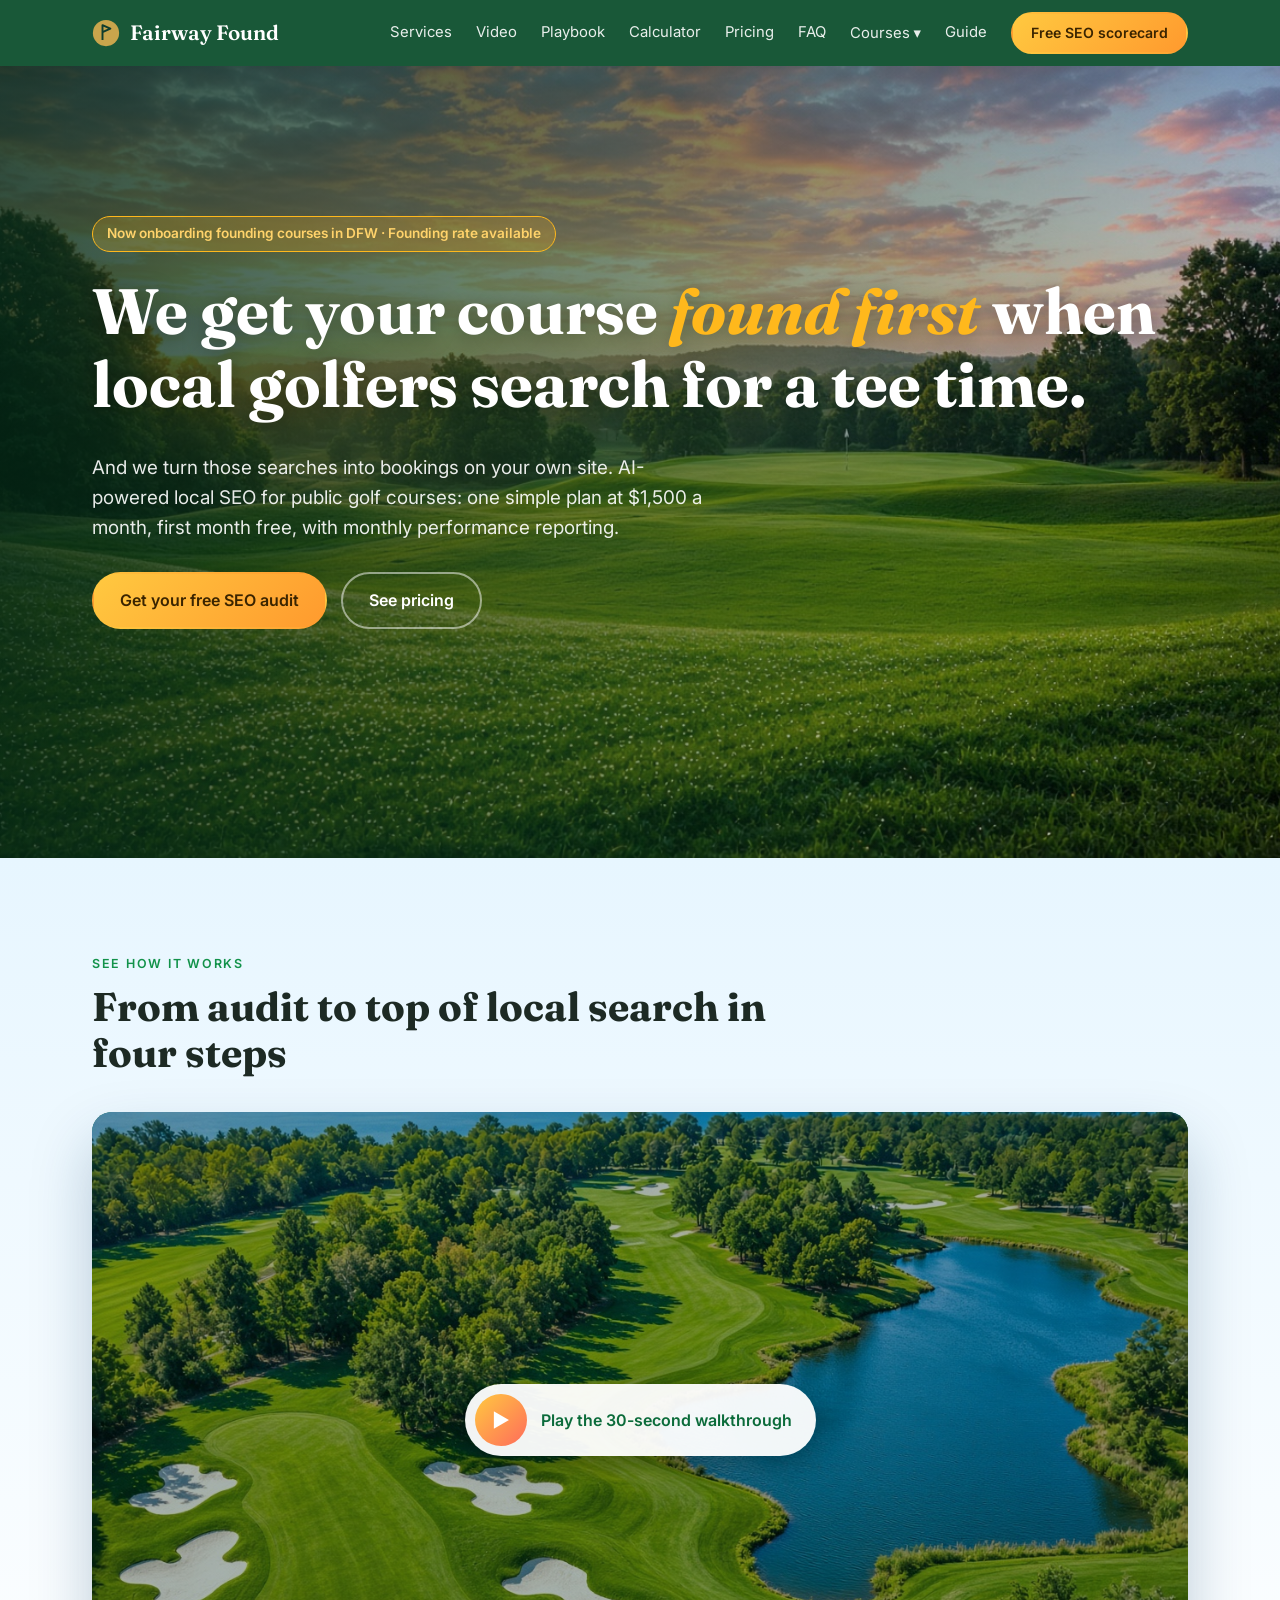
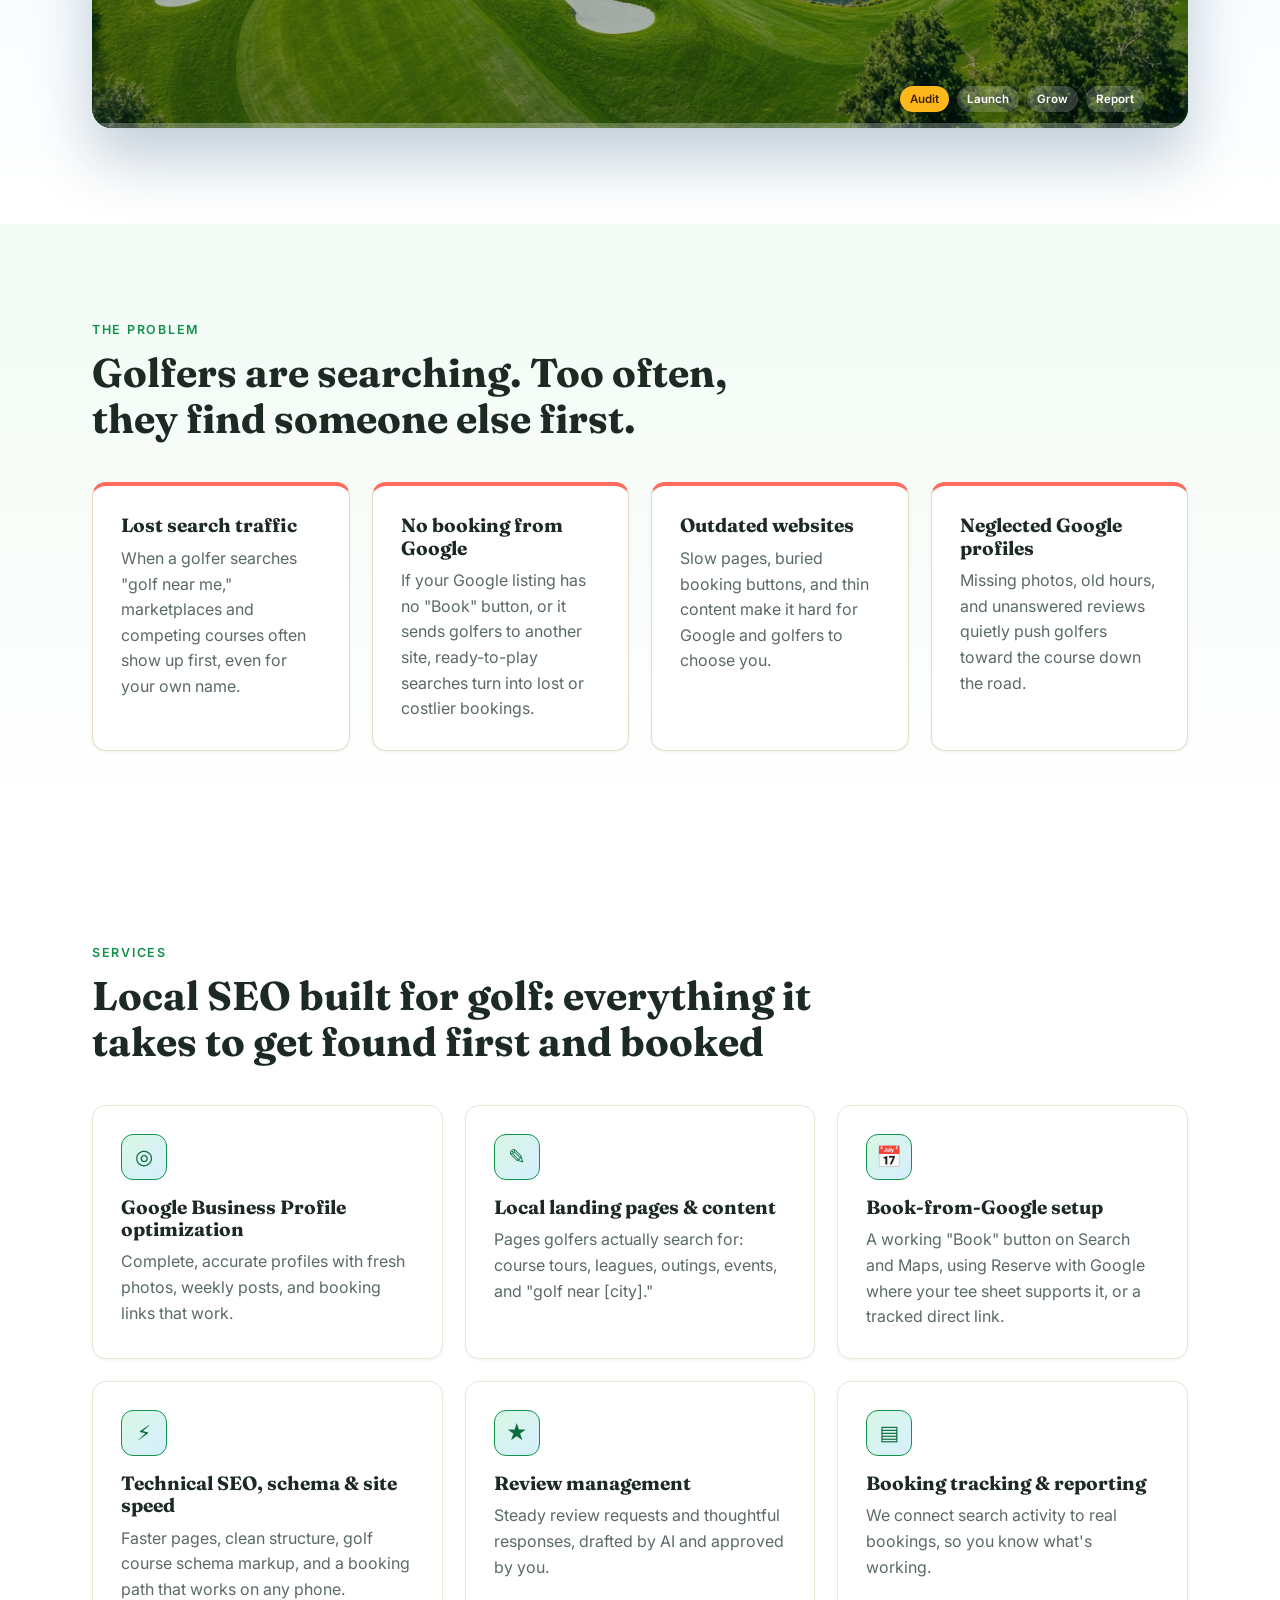
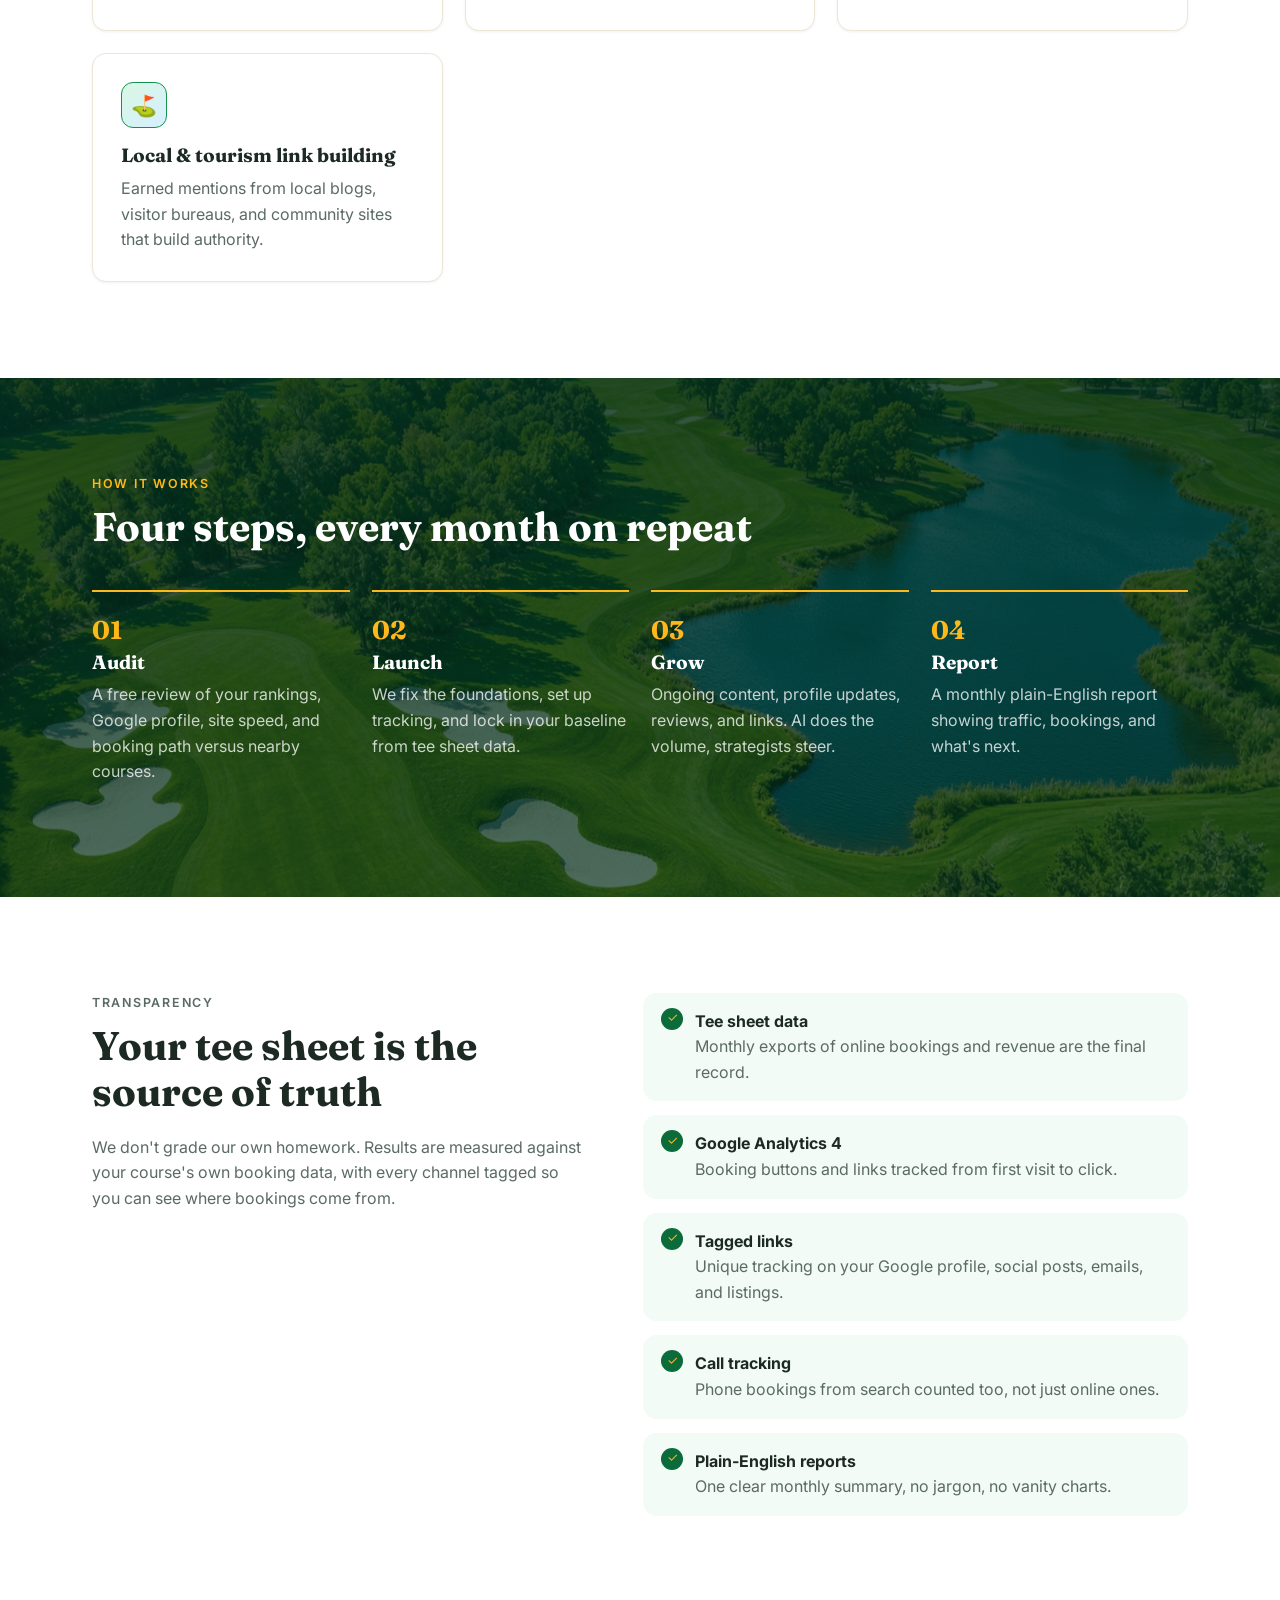
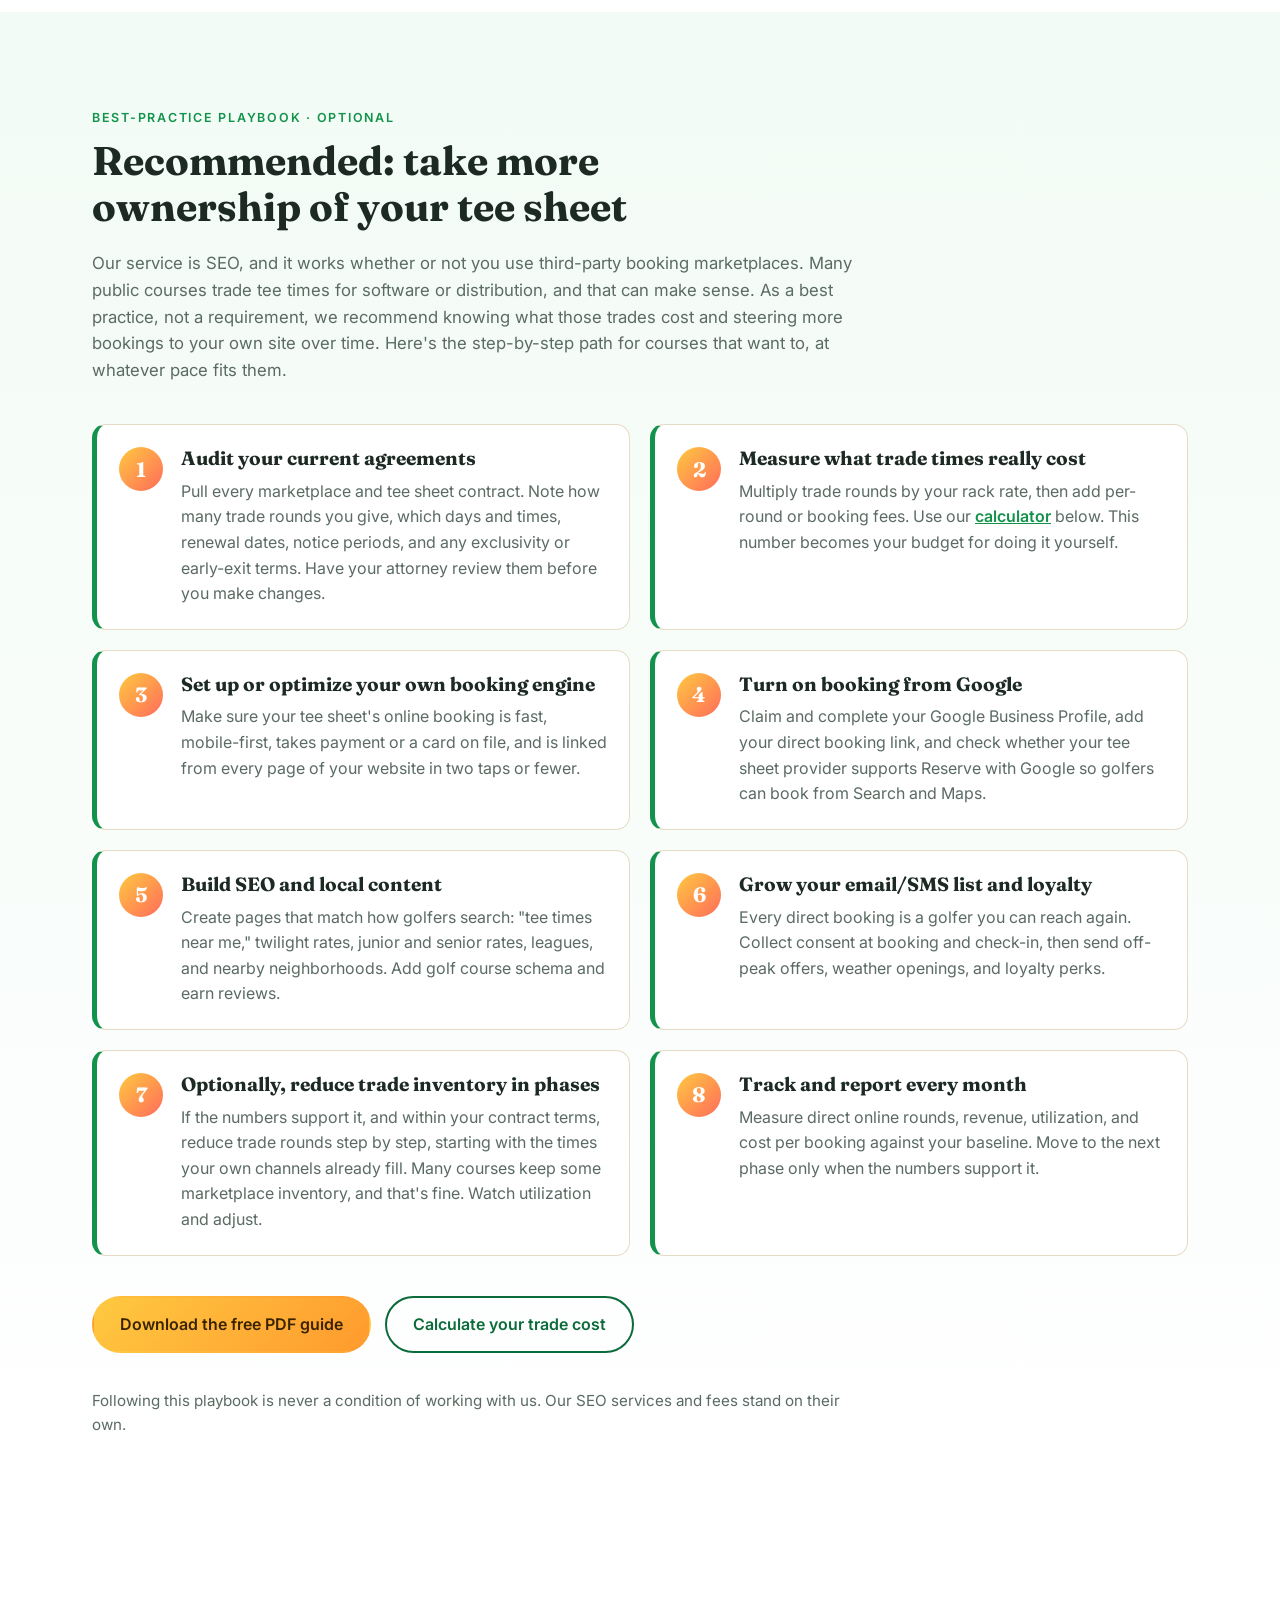
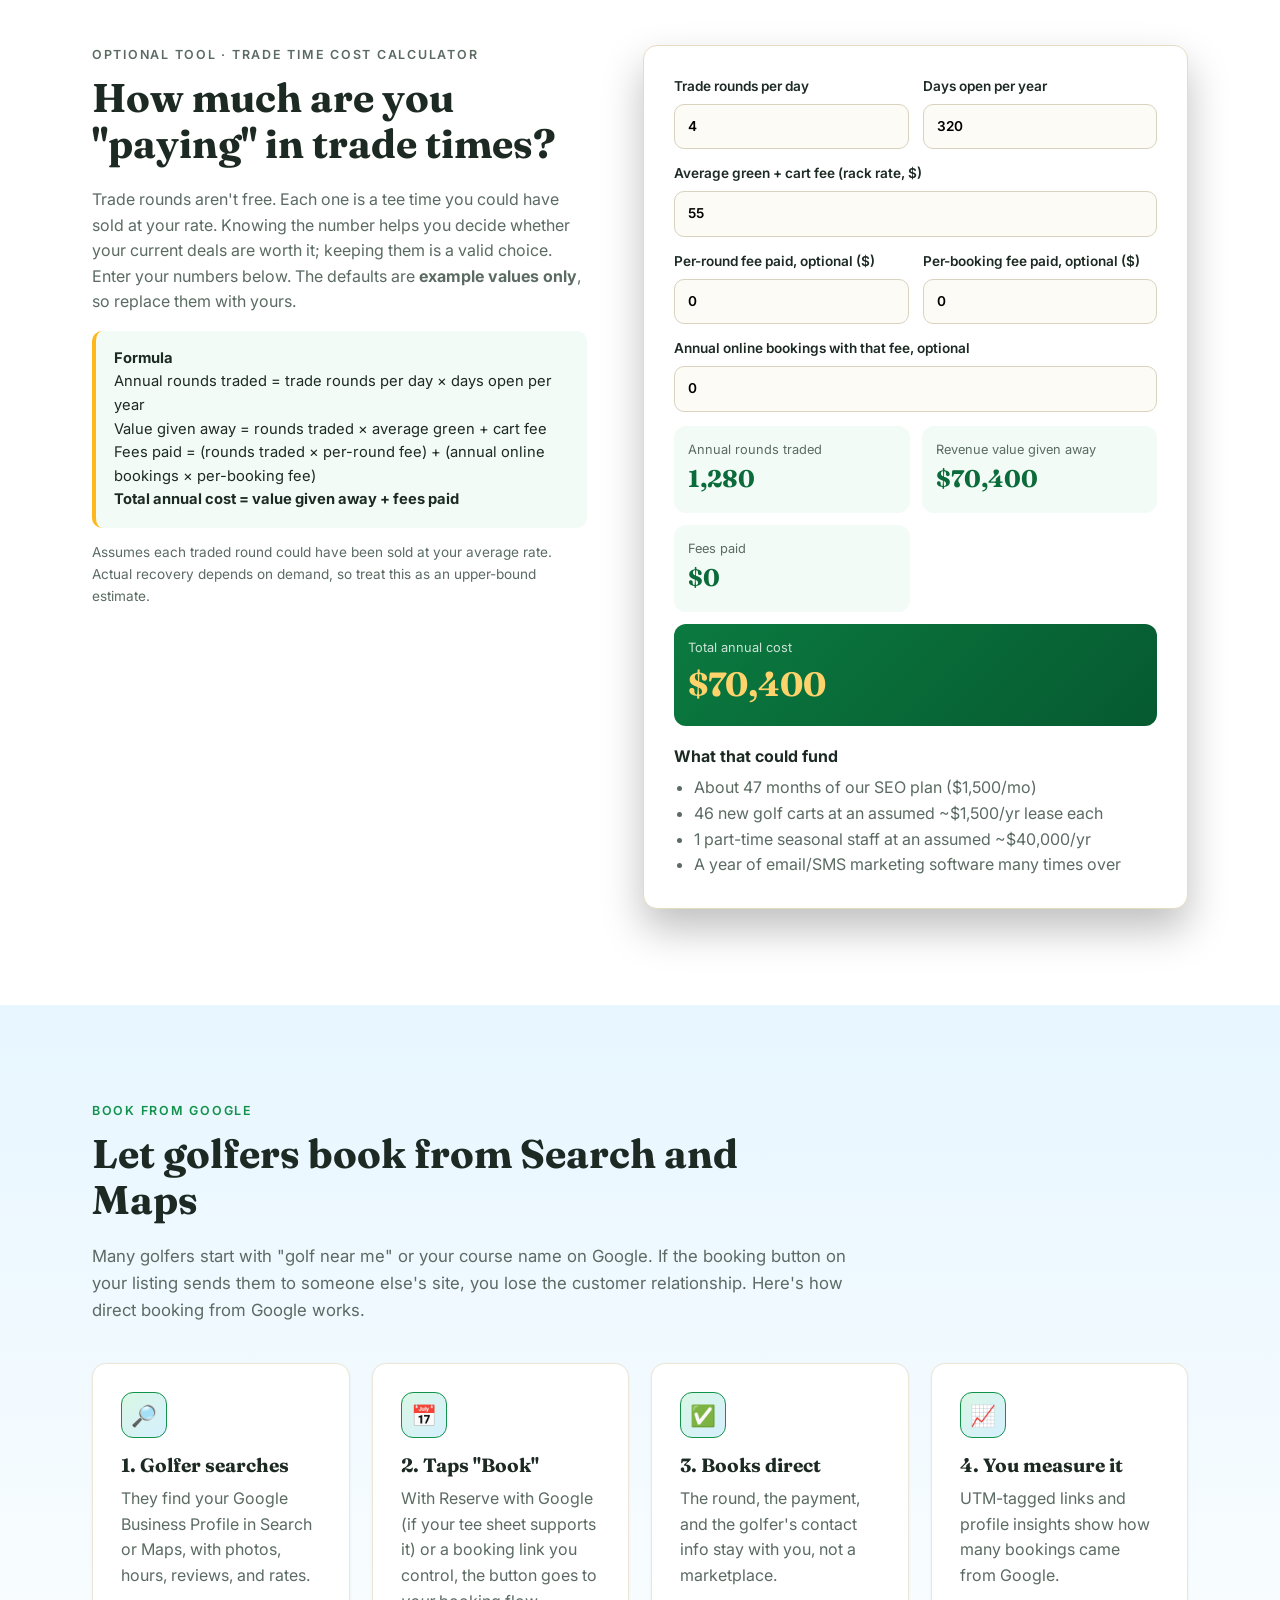
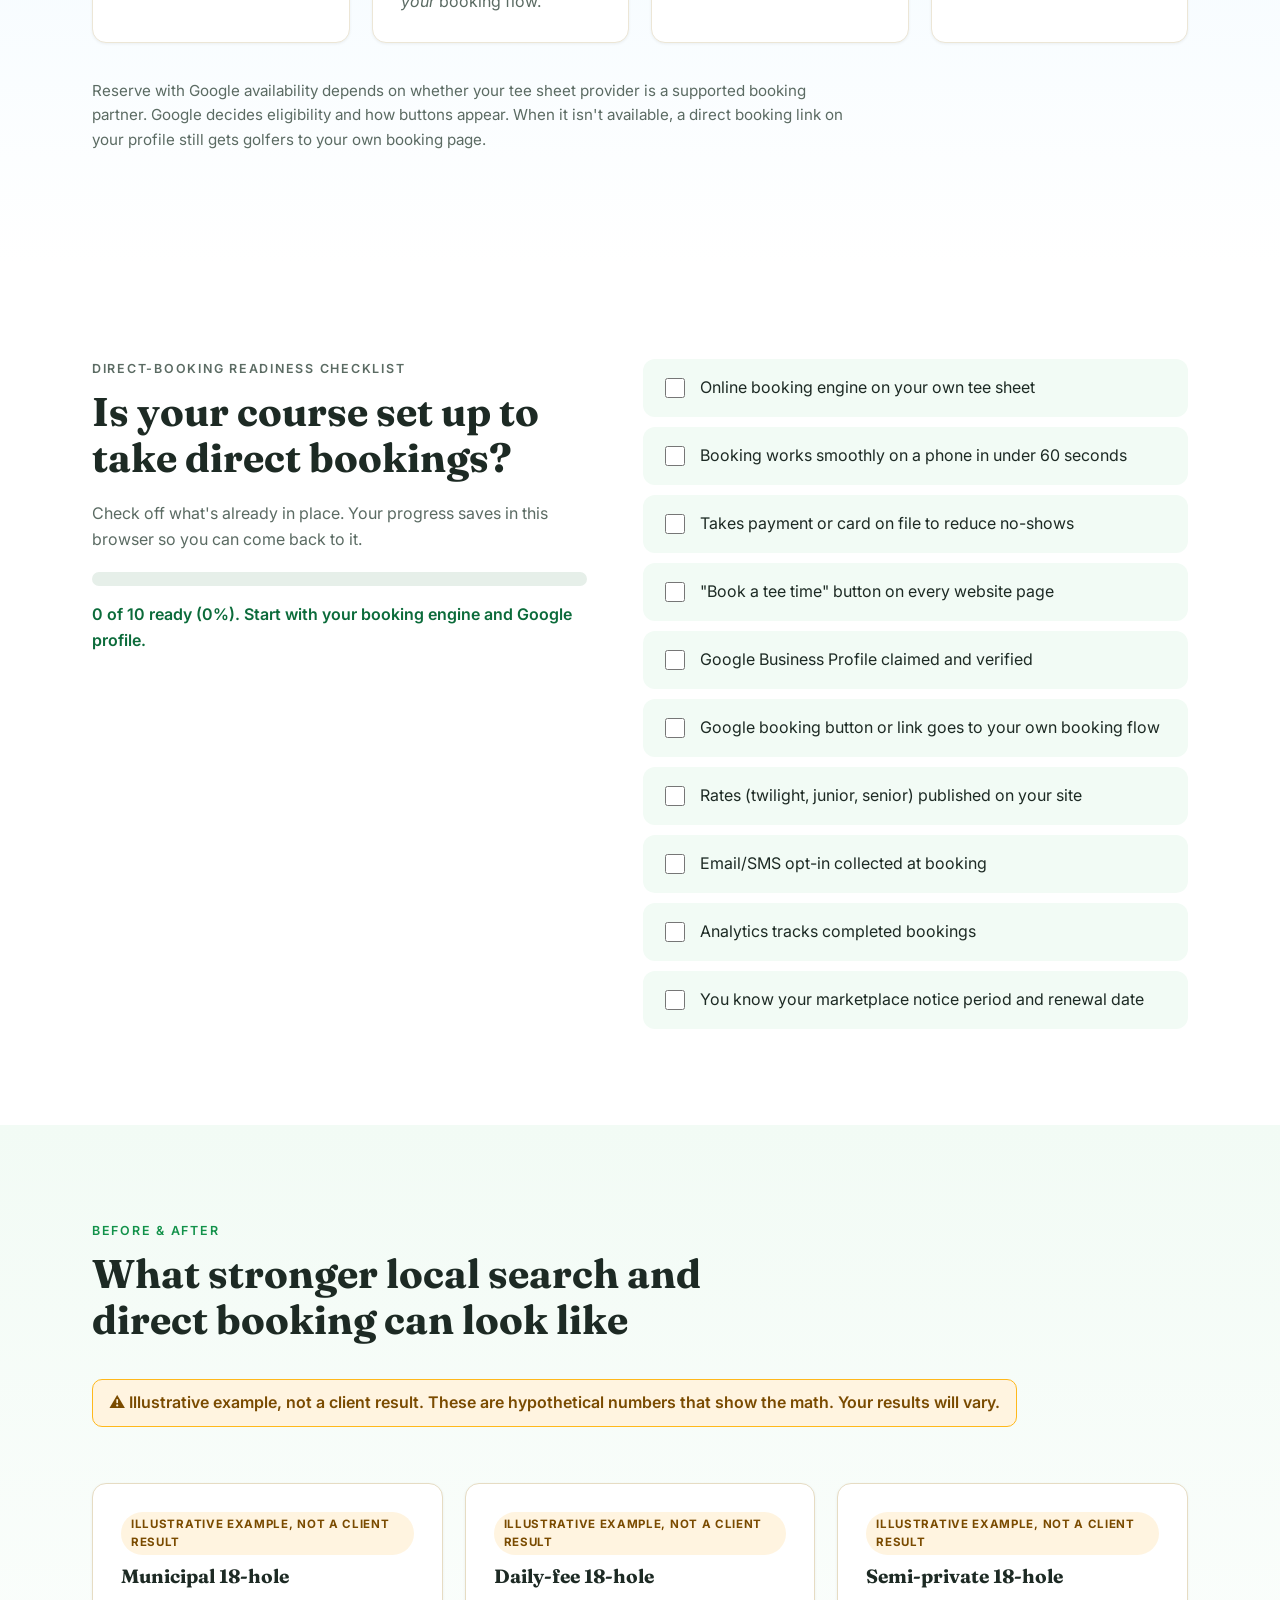
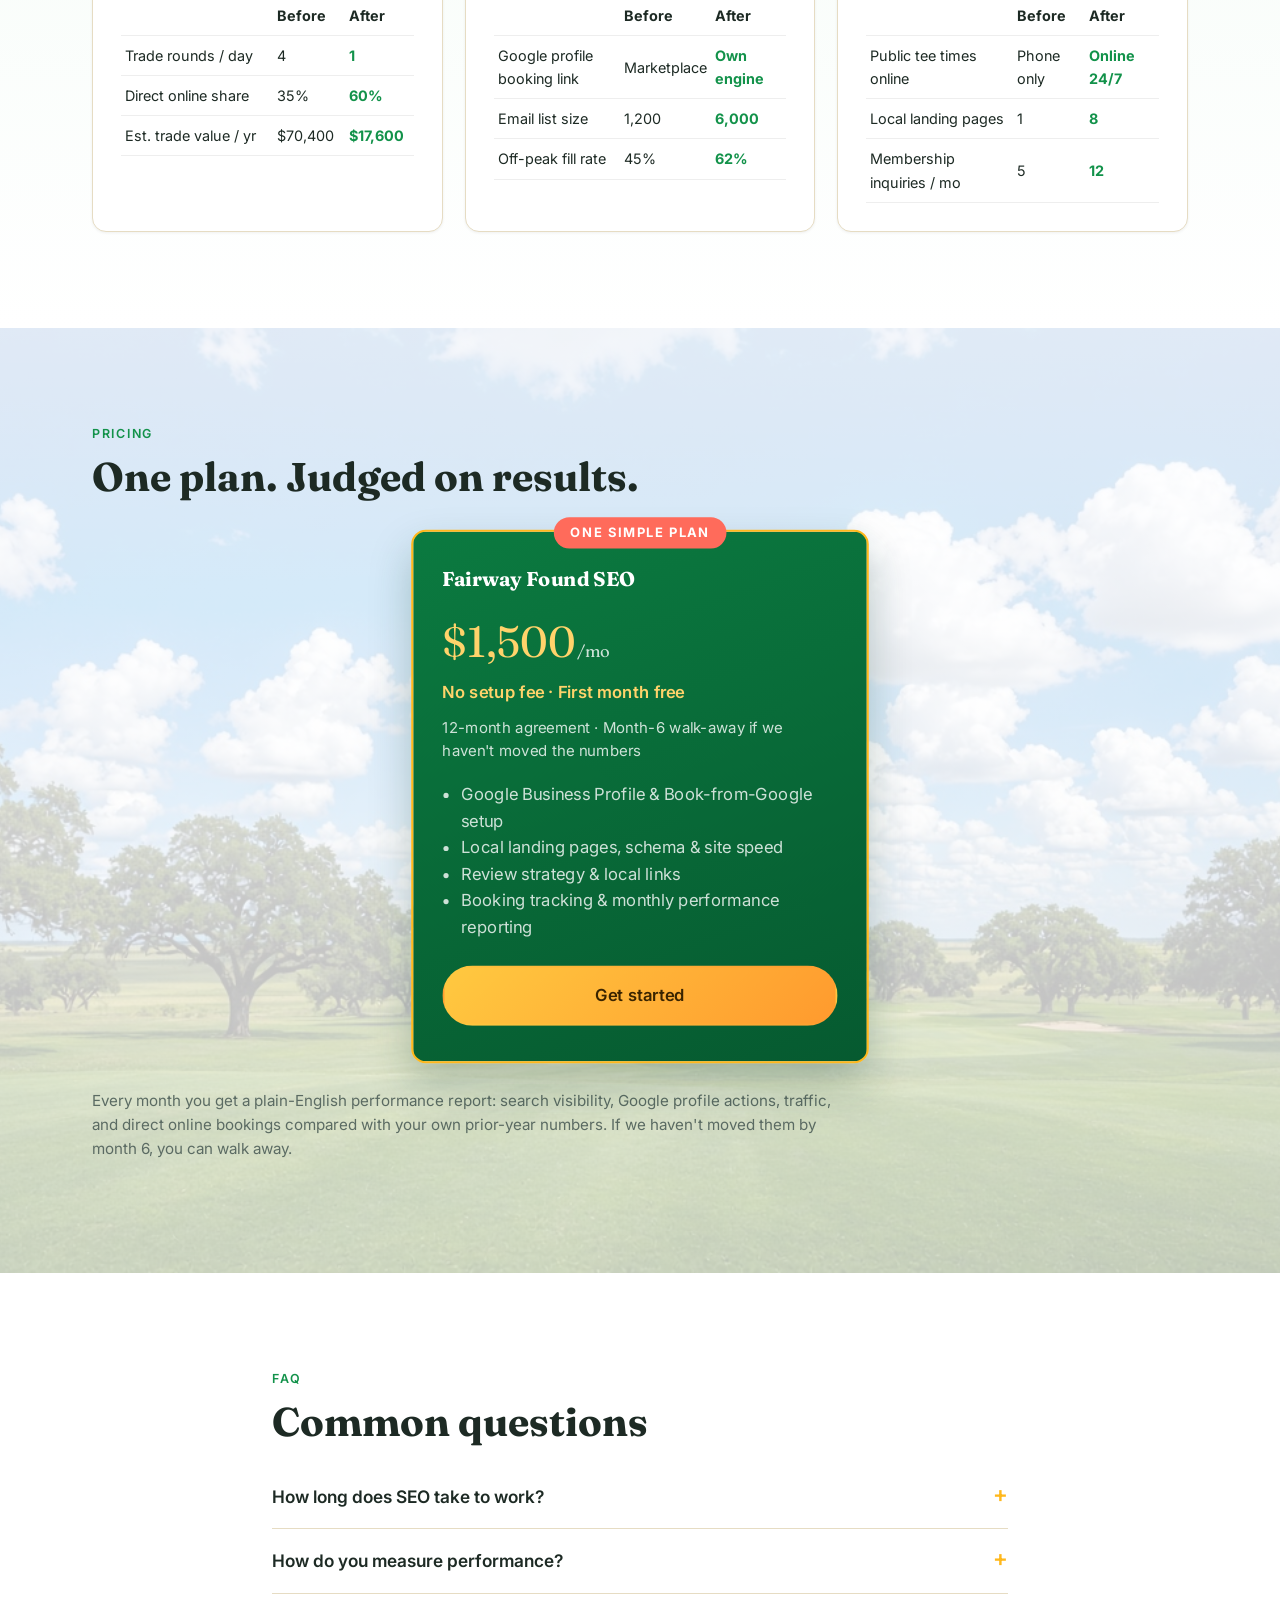
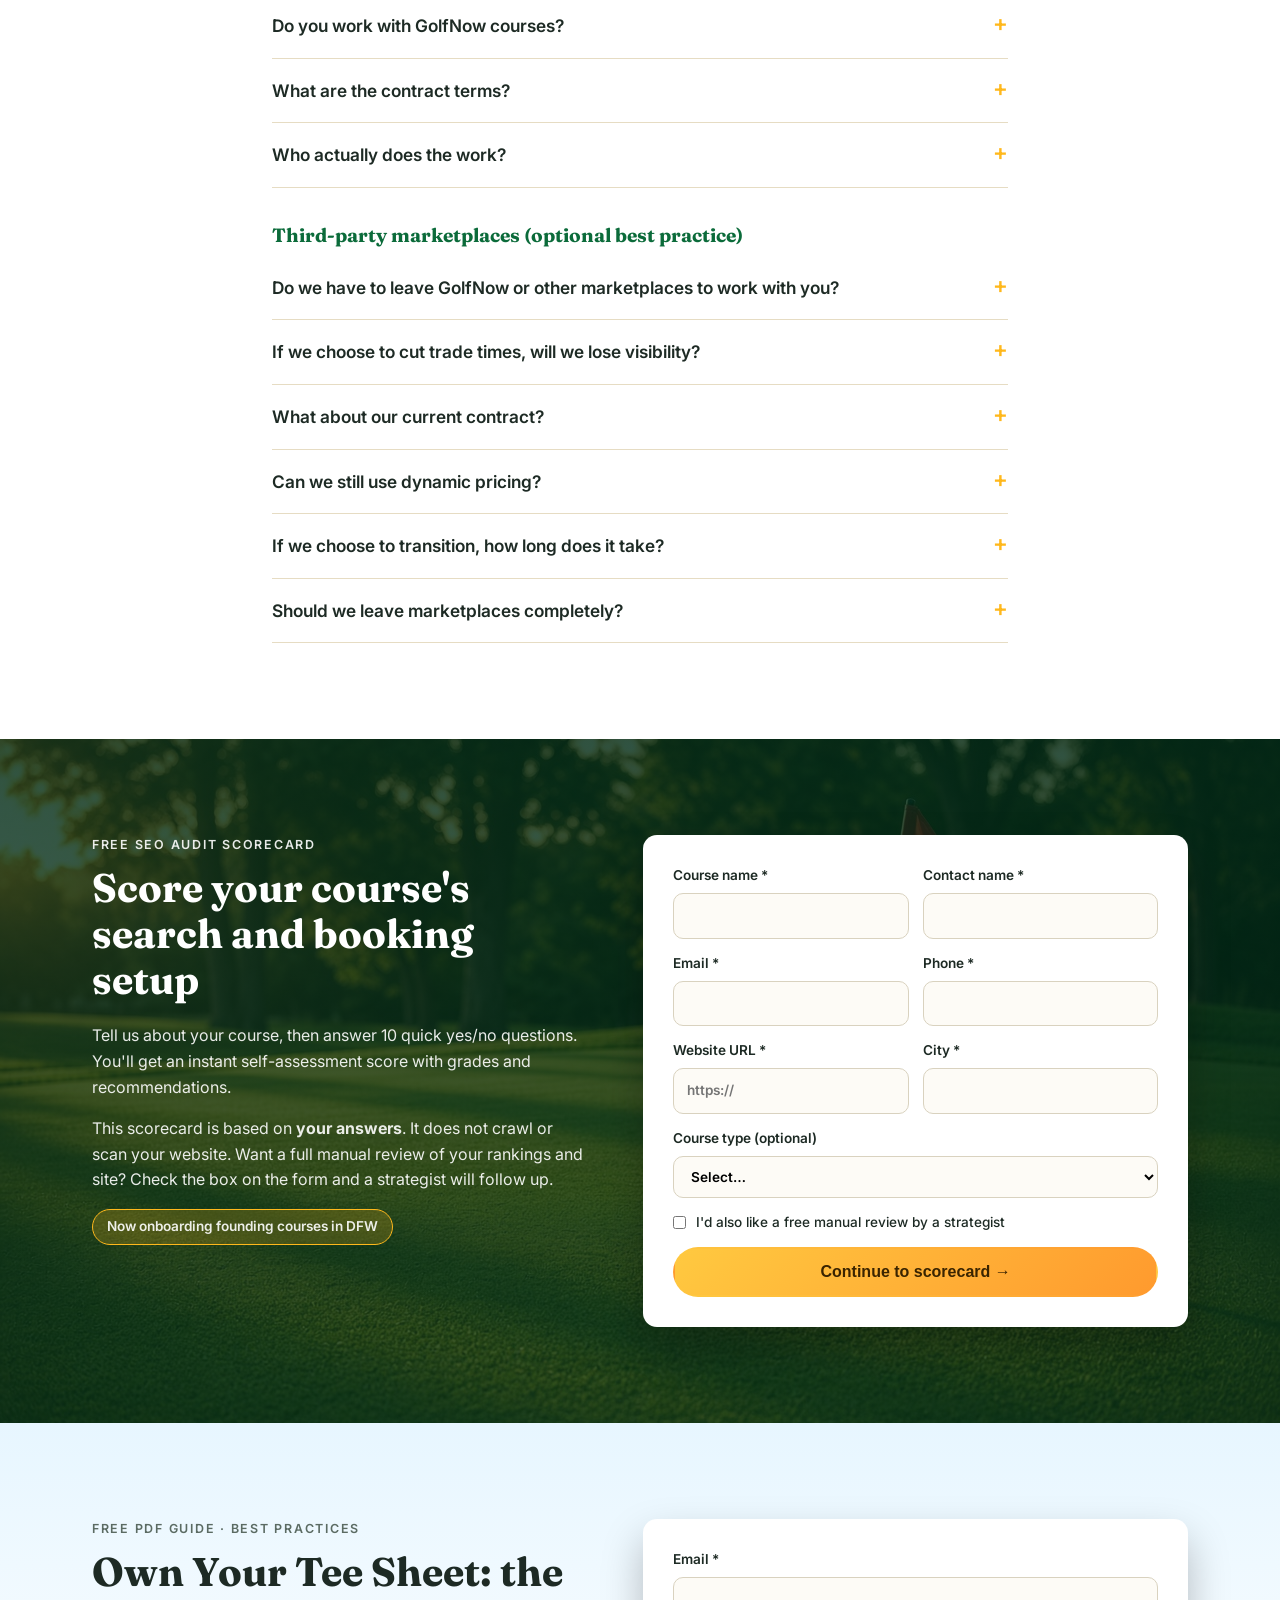
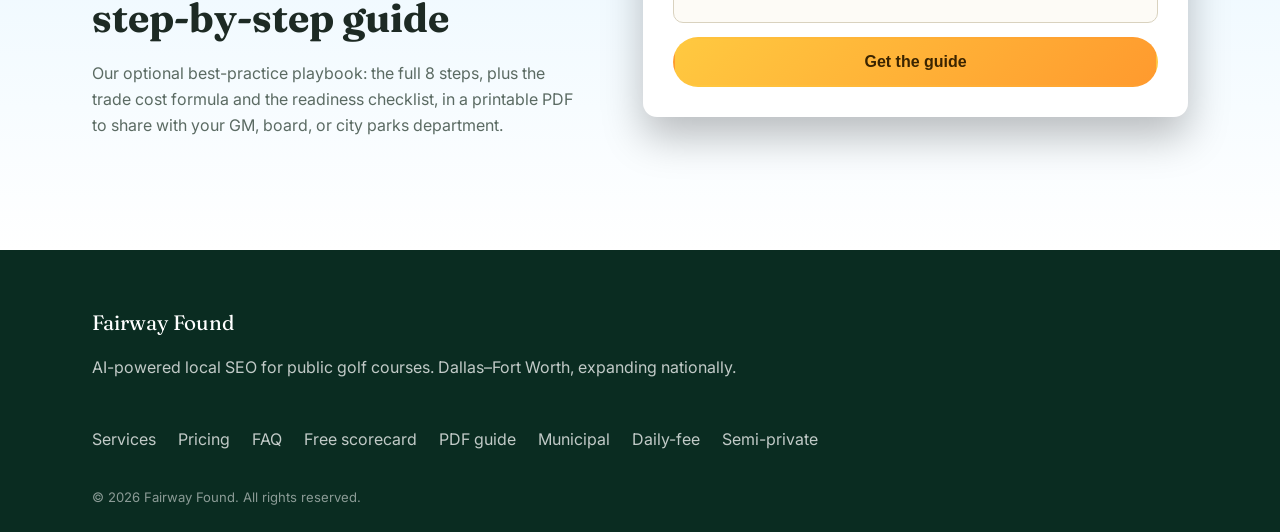
==== commit b753d429: "Single plan pricing: $1,500/mo, first month free, month-6 walk-away" ====
--- a/index.html
+++ b/index.html
@@ -25,7 +25,7 @@
     <div class="wrap hero-inner">
     <p class="badge">Now onboarding founding courses in DFW · Founding rate available</p>
     <h1>We get your course <em>found first</em> when local golfers search for a tee time.</h1>
-    <p class="lead">And we turn those searches into bookings on your own site. AI-powered local SEO for public golf courses, paid by a monthly retainer or by a share of the online booking revenue we help grow.</p>
+    <p class="lead">And we turn those searches into bookings on your own site. AI-powered local SEO for public golf courses: one simple plan at $1,500 a month, first month free, with monthly performance reporting.</p>
     <div class="cta-row"><a href="#audit" class="btn btn-gold">Get your free SEO audit</a><a href="#pricing" class="btn btn-ghost">See pricing</a></div>
   </div>
 </section>
@@ -212,13 +212,11 @@
 <section id="pricing" class="section bg light" style="--bg:url(images/texas.jpg)">
   <div class="wrap">
     <p class="eyebrow">Pricing</p>
-    <h2>Pick how you want to pay for growth</h2>
-    <div class="grid three pricing">
-      <div class="plan"><h3>Flat Fee</h3><p class="price">$2,000<span>/mo</span></p><p class="term">6-month minimum</p><ul><li>Predictable fixed budget</li><li>Full service suite</li><li>Monthly reporting</li></ul><a href="#audit" class="btn btn-outline">Get started</a></div>
-      <div class="plan featured"><span class="ribbon">Recommended</span><h3>Hybrid</h3><p class="price">$1,000<span>/mo</span></p><p class="plus">+ 10% of online tee time revenue above baseline</p><p class="term">12-month term</p><ul><li>Lower upfront cost</li><li>Our incentives match yours</li><li>Full service suite + reporting</li></ul><a href="#audit" class="btn btn-gold">Get started</a></div>
-      <div class="plan"><h3>Performance</h3><p class="price">$0–$500<span>/mo</span></p><p class="plus">+ 20% of online tee time revenue above baseline</p><p class="term">12-month term · capped</p><ul><li>Pay mostly when it works</li><li>Monthly cap protects you</li><li>Full service suite + reporting</li></ul><a href="#audit" class="btn btn-outline">Get started</a></div>
-    </div>
-    <p class="note">Baseline is set from your course's own prior-year tee sheet data for the same months, so weather and seasonality aren't credited to us. Founding DFW courses receive a founding rate.</p>
+    <h2>One plan. Judged on results.</h2>
+    <div class="grid pricing" style="grid-template-columns:minmax(0,440px);justify-content:center">
+      <div class="plan featured"><span class="ribbon">One simple plan</span><h3>Fairway Found SEO</h3><p class="price">$1,500<span>/mo</span></p><p class="plus">No setup fee · First month free</p><p class="term">12-month agreement · Month-6 walk-away if we haven't moved the numbers</p><ul><li>Google Business Profile &amp; Book-from-Google setup</li><li>Local landing pages, schema &amp; site speed</li><li>Review strategy &amp; local links</li><li>Booking tracking &amp; monthly performance reporting</li></ul><a href="#audit" class="btn btn-gold">Get started</a></div>
+    </div>
+    <p class="note">Every month you get a plain-English performance report: search visibility, Google profile actions, traffic, and direct online bookings compared with your own prior-year numbers. If we haven't moved them by month 6, you can walk away.</p>
   </div>
 </section>
 
@@ -226,10 +224,10 @@
   <div class="wrap narrow">
     <p class="eyebrow">FAQ</p>
     <h2>Common questions</h2>
-    <details><summary>How long does SEO take to work?</summary><p>Most courses see meaningful movement in 3–6 months. Quick wins like Google profile fixes can help sooner, but search authority builds over time, which is why our performance tiers use 12-month terms.</p></details>
-    <details><summary>How does the baseline work?</summary><p>We use your tee sheet's online booking revenue for the same months in prior years. Only revenue above that baseline counts toward performance fees, and the method is written into your agreement.</p></details>
-    <details><summary>Do you work with GolfNow courses?</summary><p>Yes. Tracking options can be more limited on some marketplace-run booking systems, so we review your setup during the audit and recommend the tier that fits.</p></details>
-    <details><summary>What are the contract terms?</summary><p>Flat Fee has a 6-month minimum. Hybrid and Performance run 12 months, since SEO takes time to compound. Performance fees are capped.</p></details>
+    <details><summary>How long does SEO take to work?</summary><p>Most courses see meaningful movement in 3–6 months. Quick wins like Google profile fixes can help sooner, but search authority builds over time, which is why our plan is a 12-month agreement, with a month-6 walk-away if we haven't moved the numbers.</p></details>
+    <details><summary>How do you measure performance?</summary><p>Every month we report search visibility, Google profile actions, website traffic, and direct online bookings and revenue, compared with your own prior-year numbers. Reporting is included; your fee stays a flat $1,500 a month.</p></details>
+    <details><summary>Do you work with GolfNow courses?</summary><p>Yes. Tracking options can be more limited on some marketplace-run booking systems, so we review your setup during the audit and set up the best tracking available.</p></details>
+    <details><summary>What are the contract terms?</summary><p>One plan: $1,500 a month, no setup fee, and your first month is free. It's a 12-month agreement, since SEO takes time to compound, but if we haven't moved your numbers by month 6, you can walk away.</p></details>
     <details><summary>Who actually does the work?</summary><p>Our AI systems handle research, content drafts, profile updates, and reporting. Human strategists set direction, review anything public-facing, and are your point of contact.</p></details>
     <h3 class="faq-h">Third-party marketplaces (optional best practice)</h3>
     <details><summary>Do we have to leave GolfNow or other marketplaces to work with you?</summary><p>No. Our service is local SEO, and it works alongside any booking setup. Reducing trade times is a best practice we can help with if you want, never a requirement.</p></details>
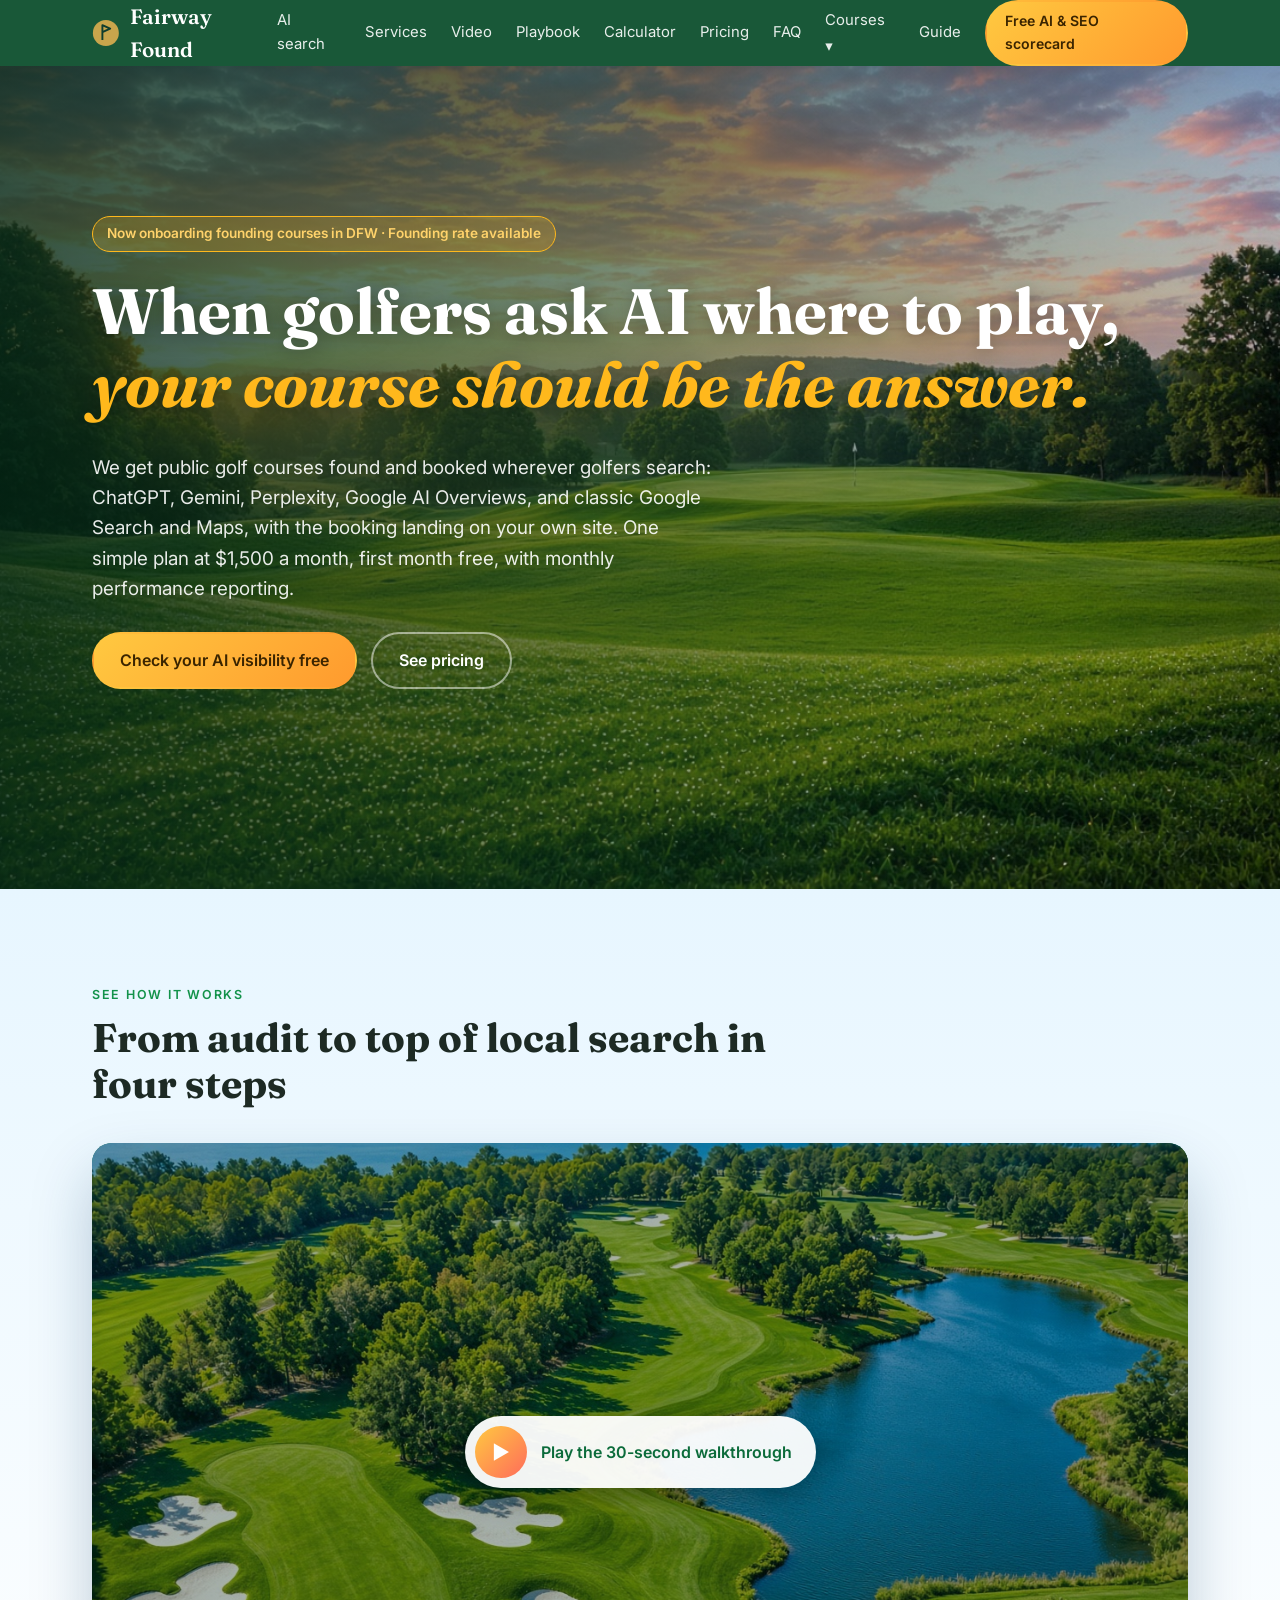
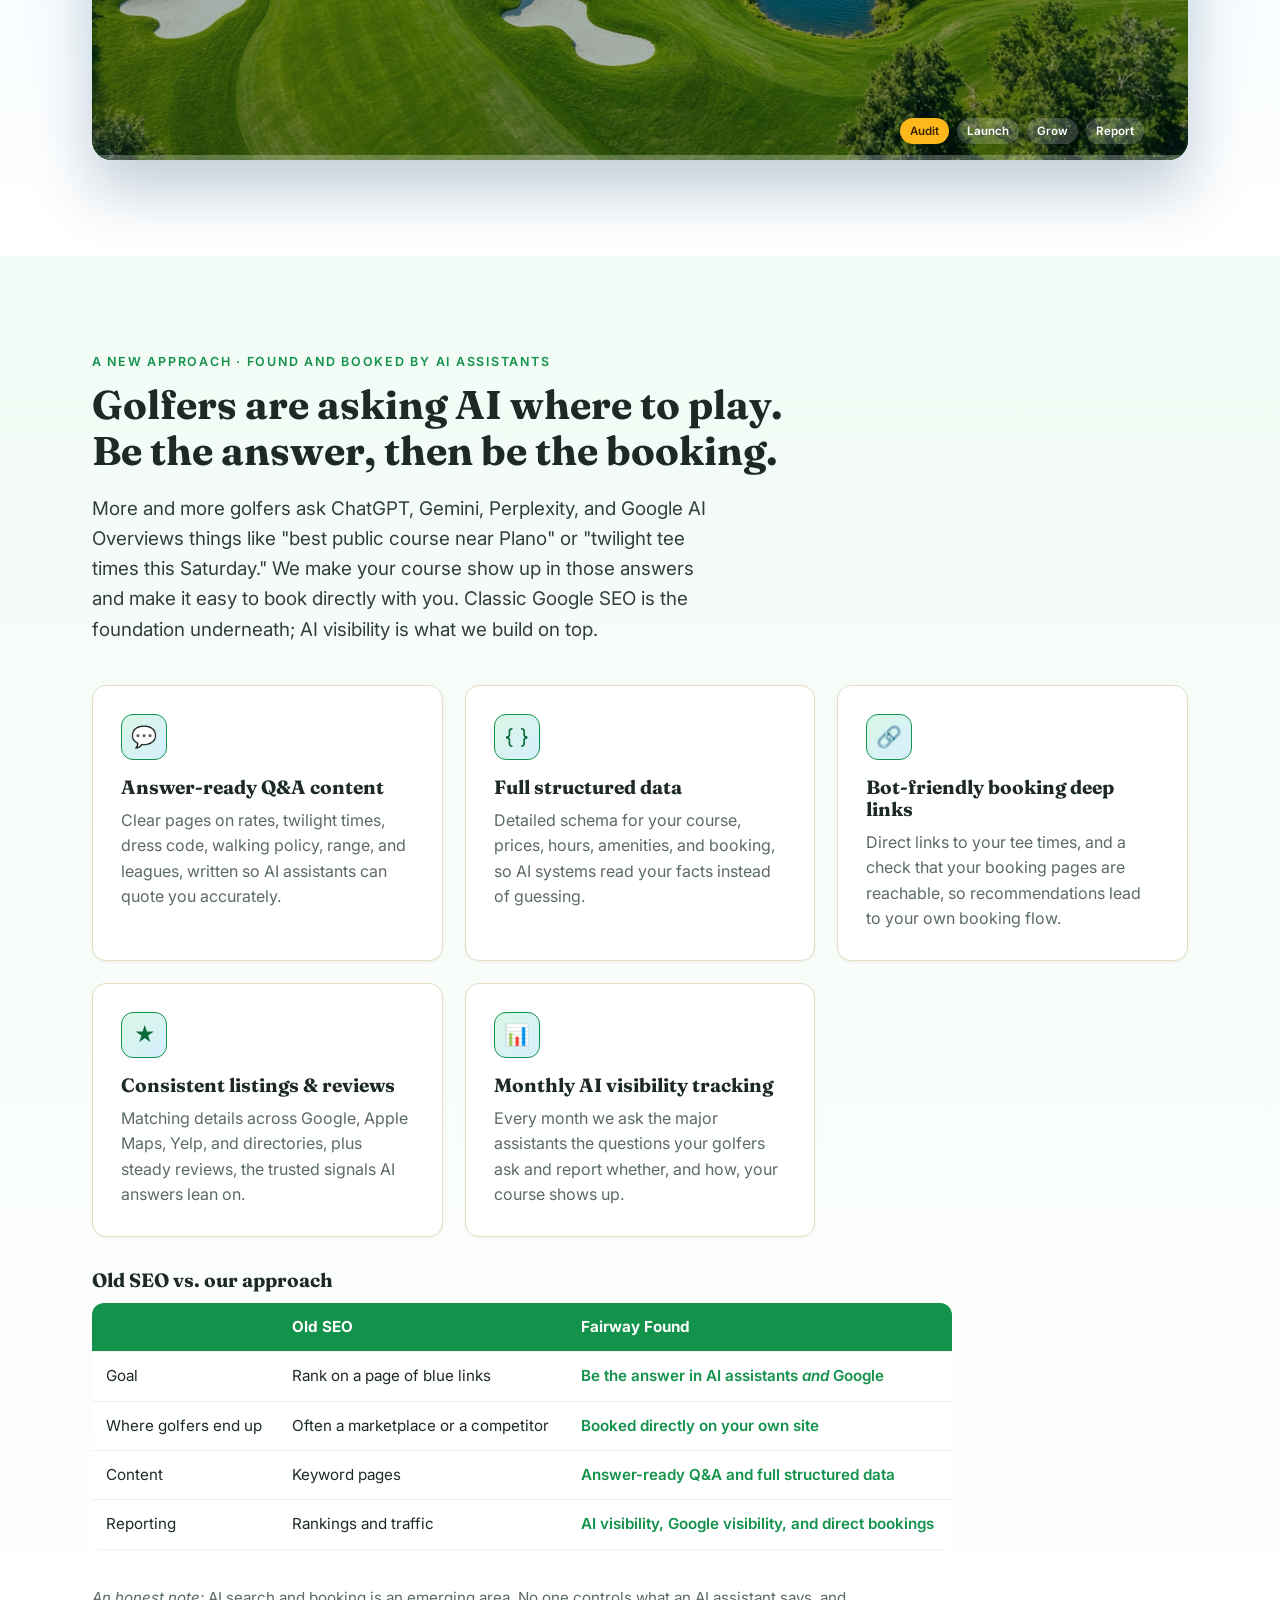
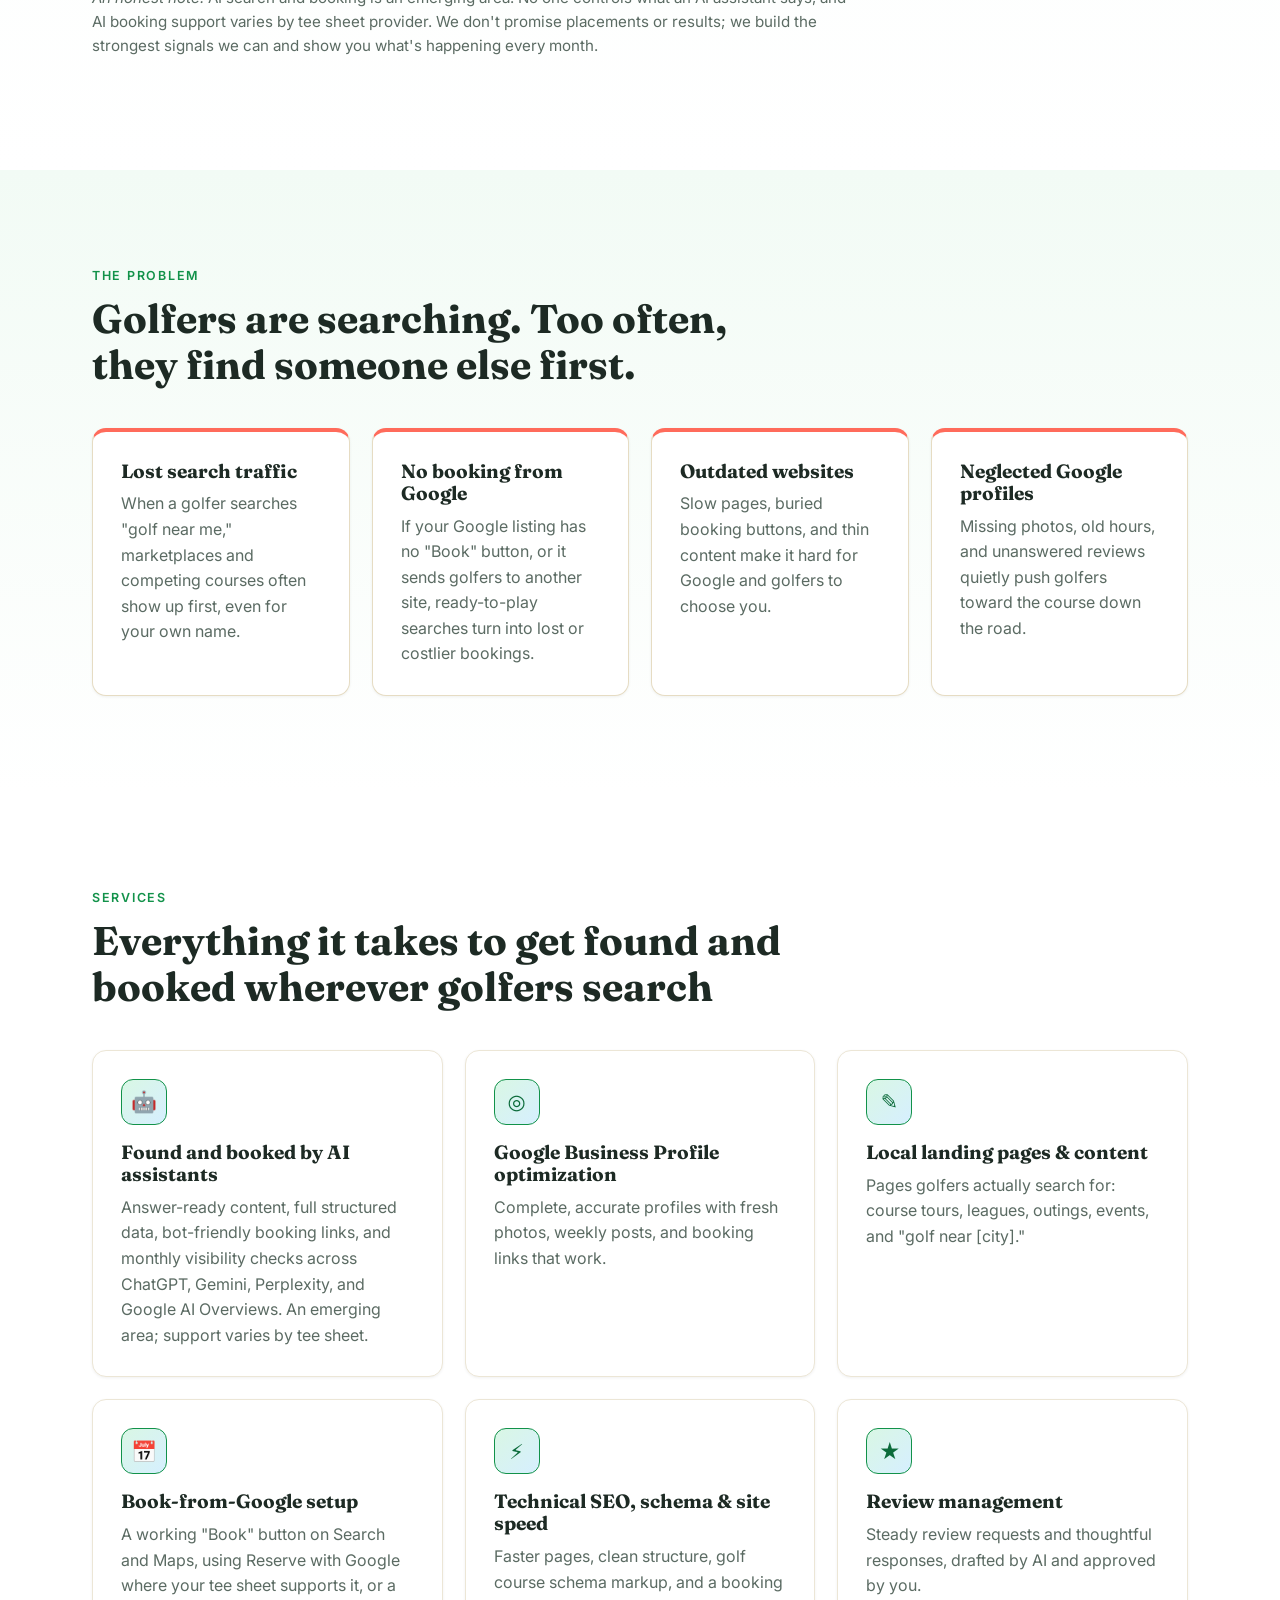
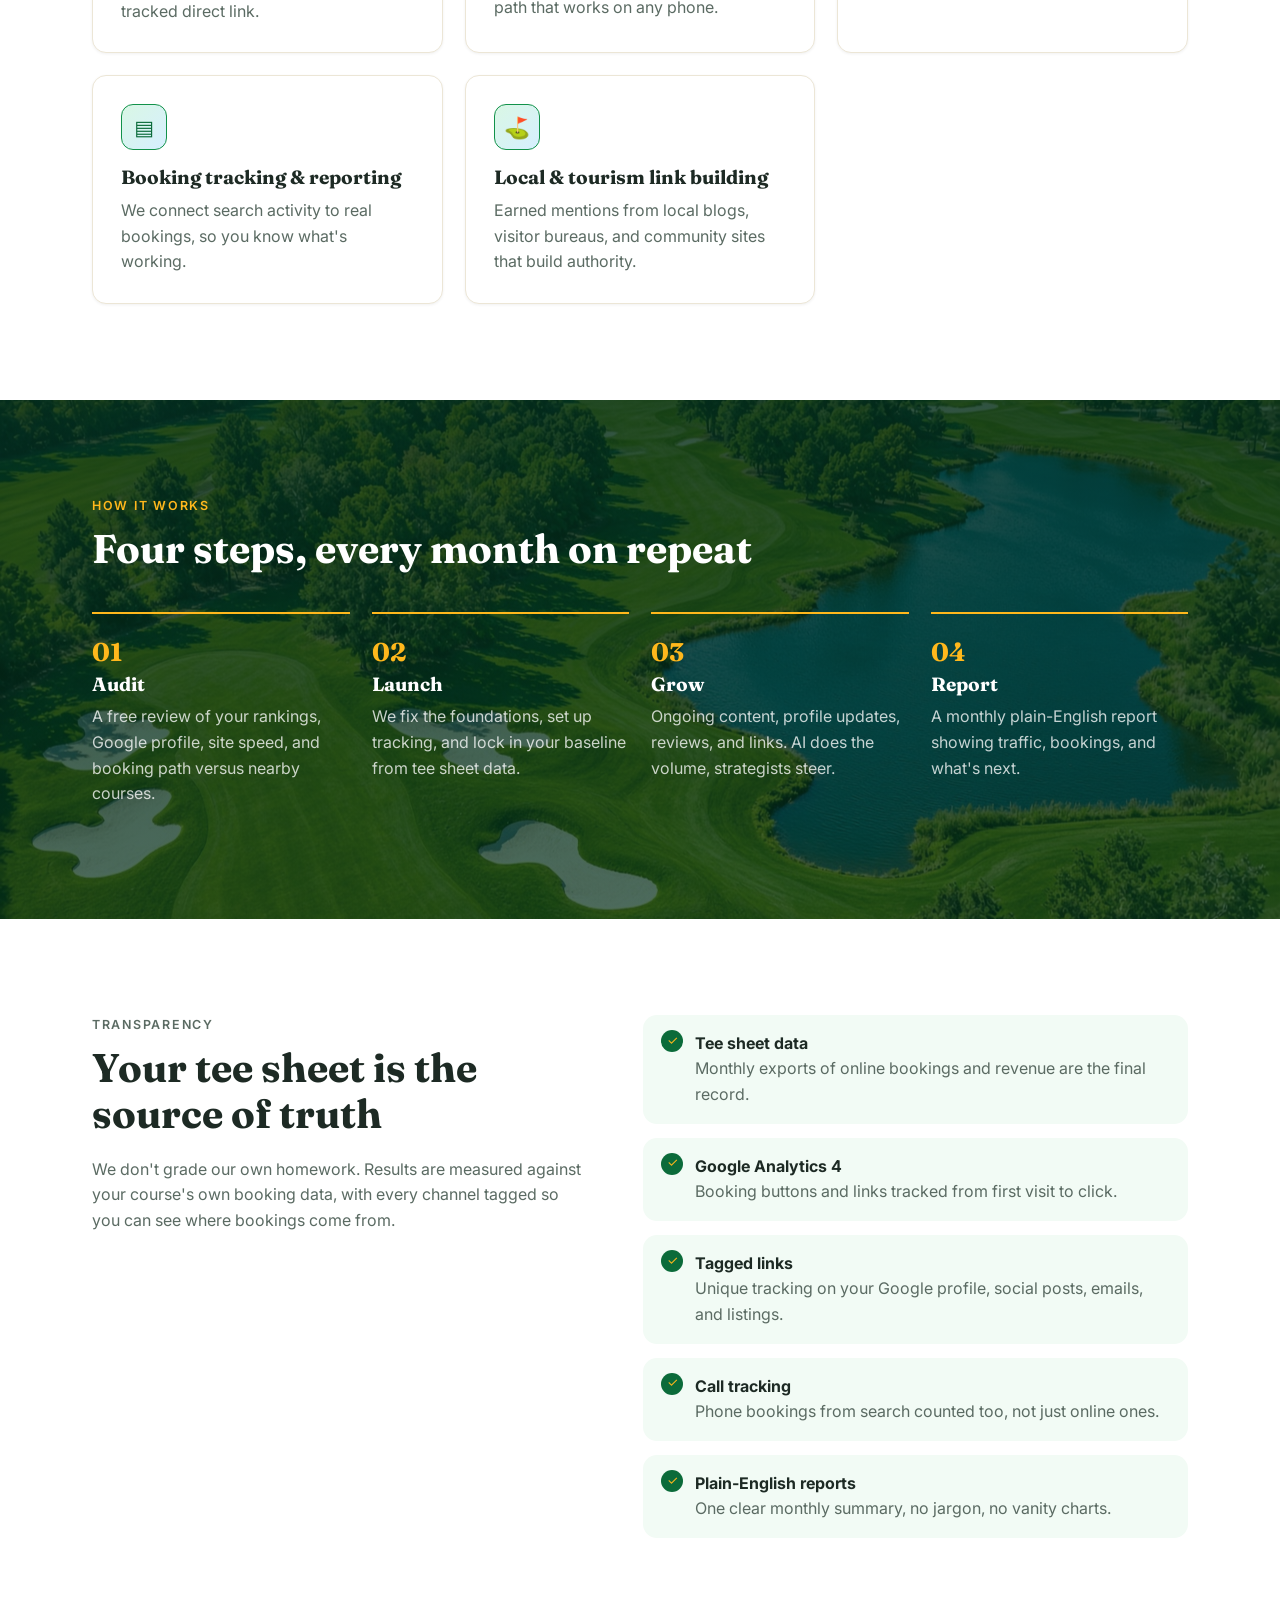
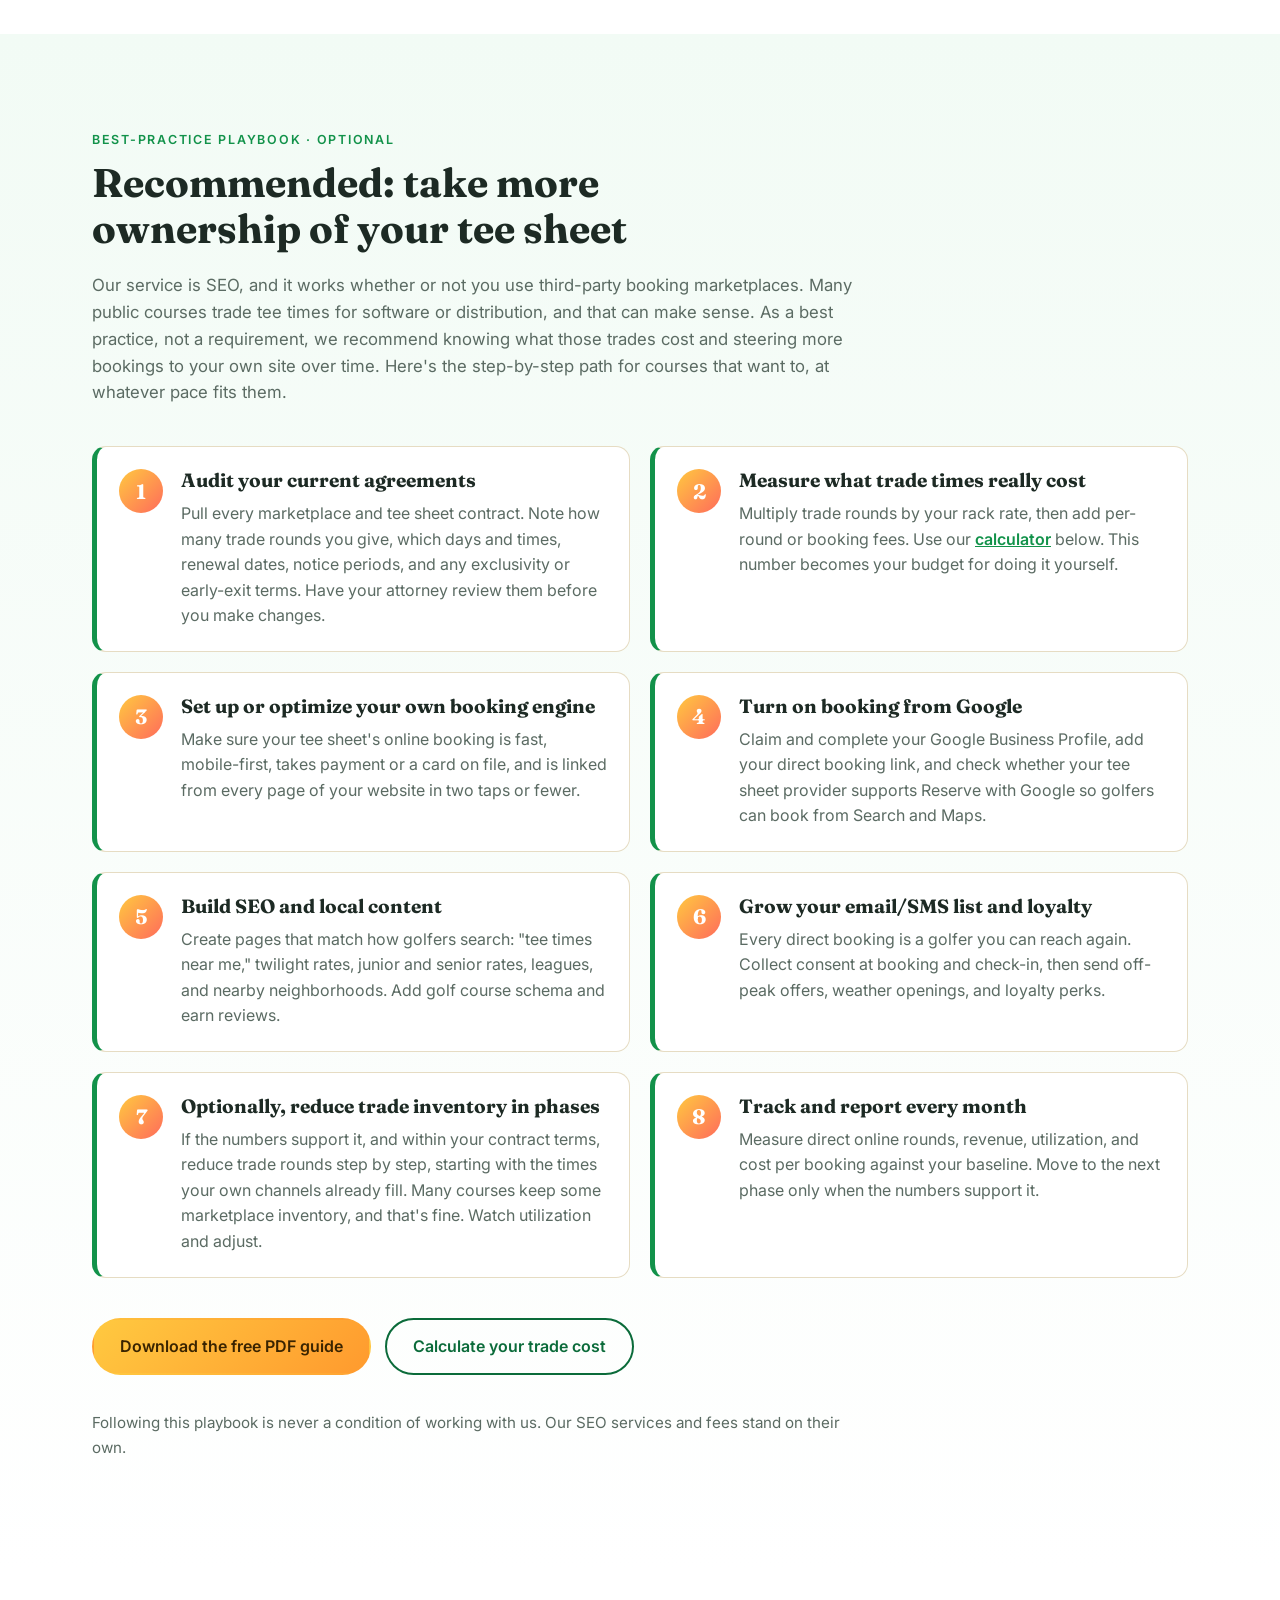
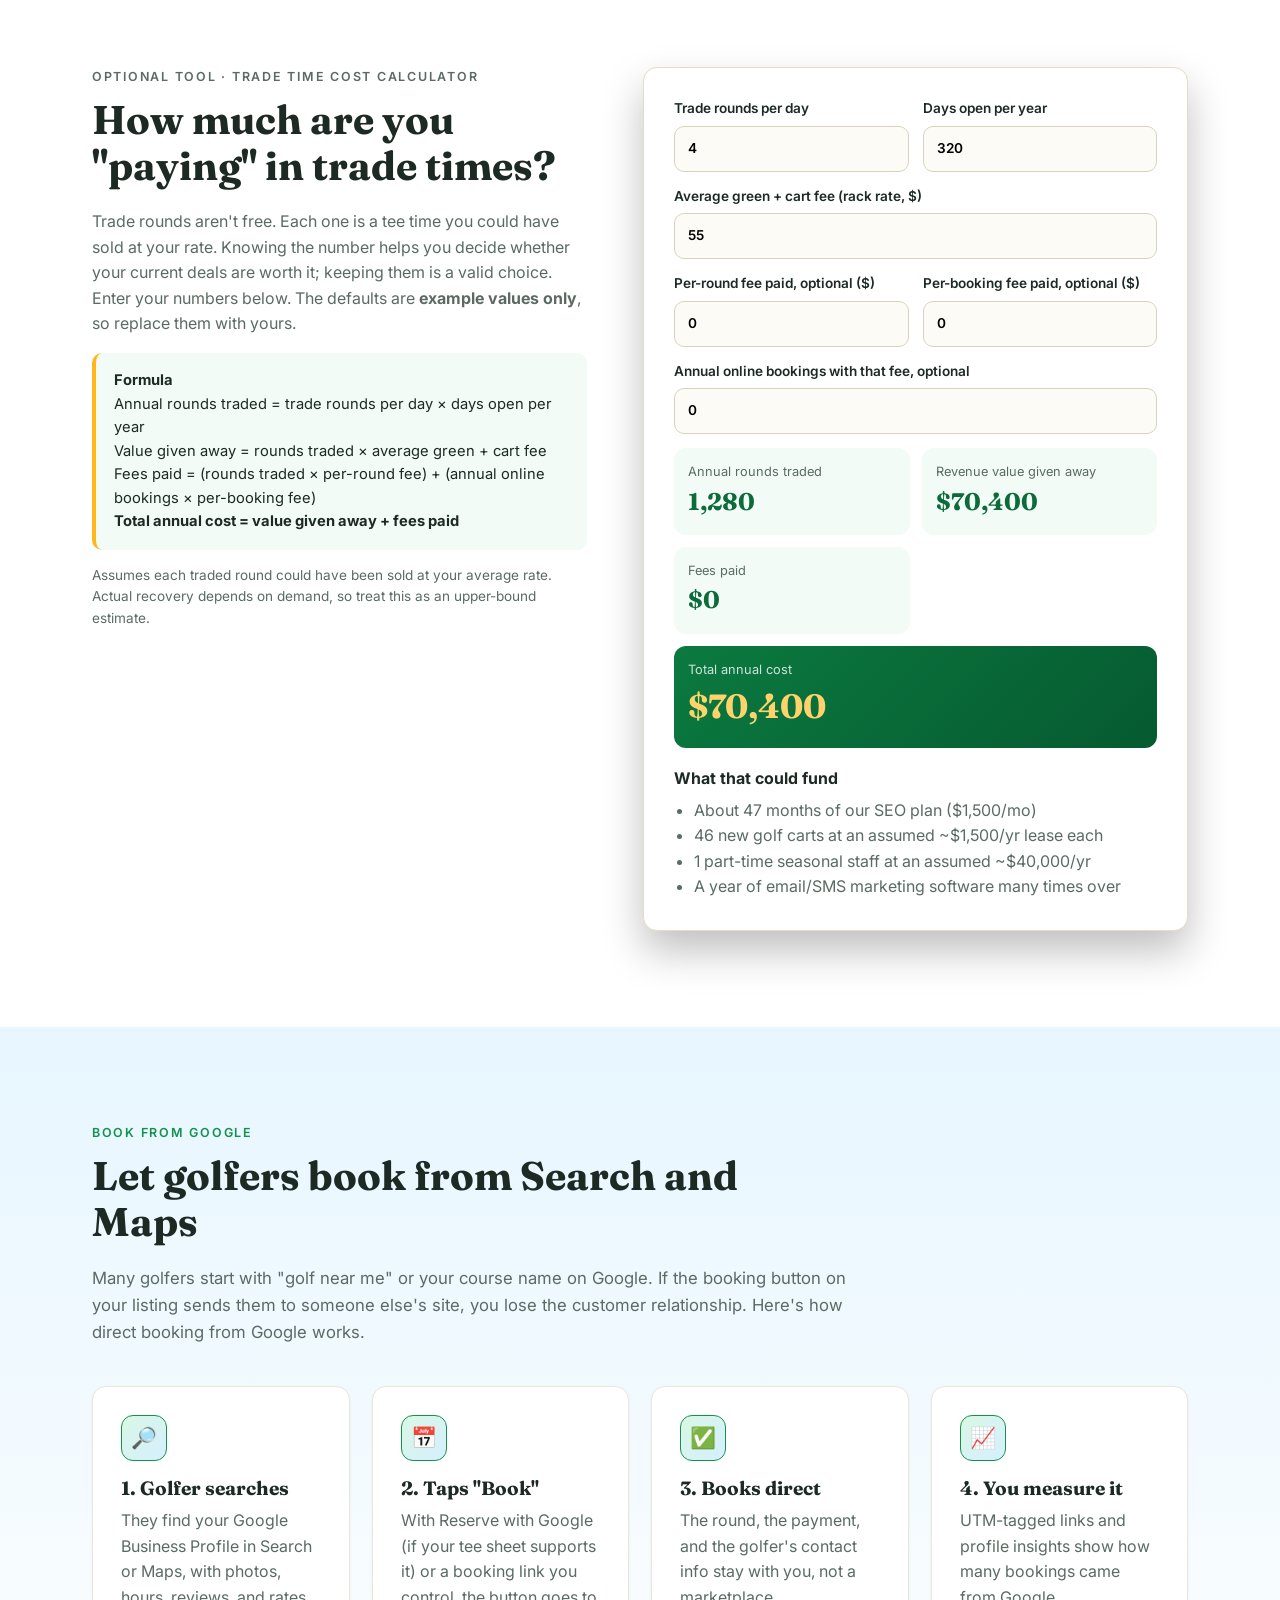
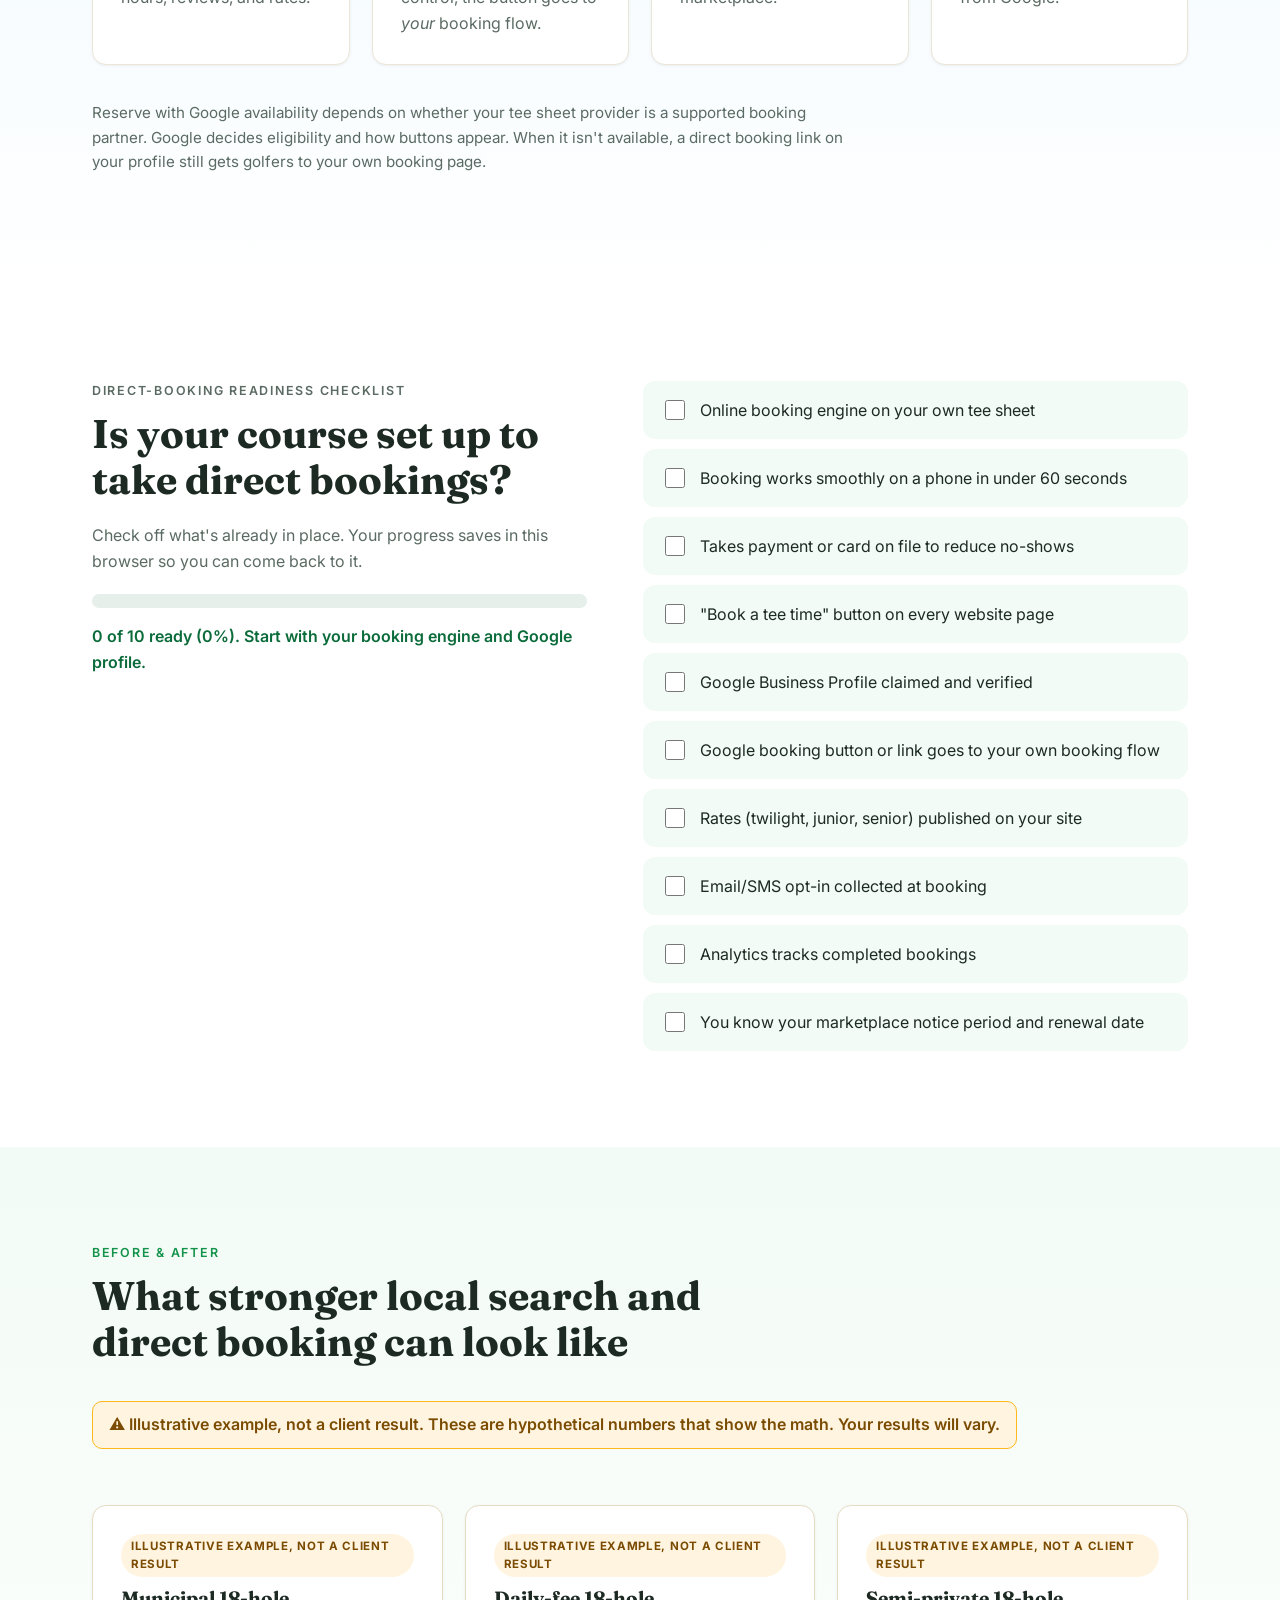
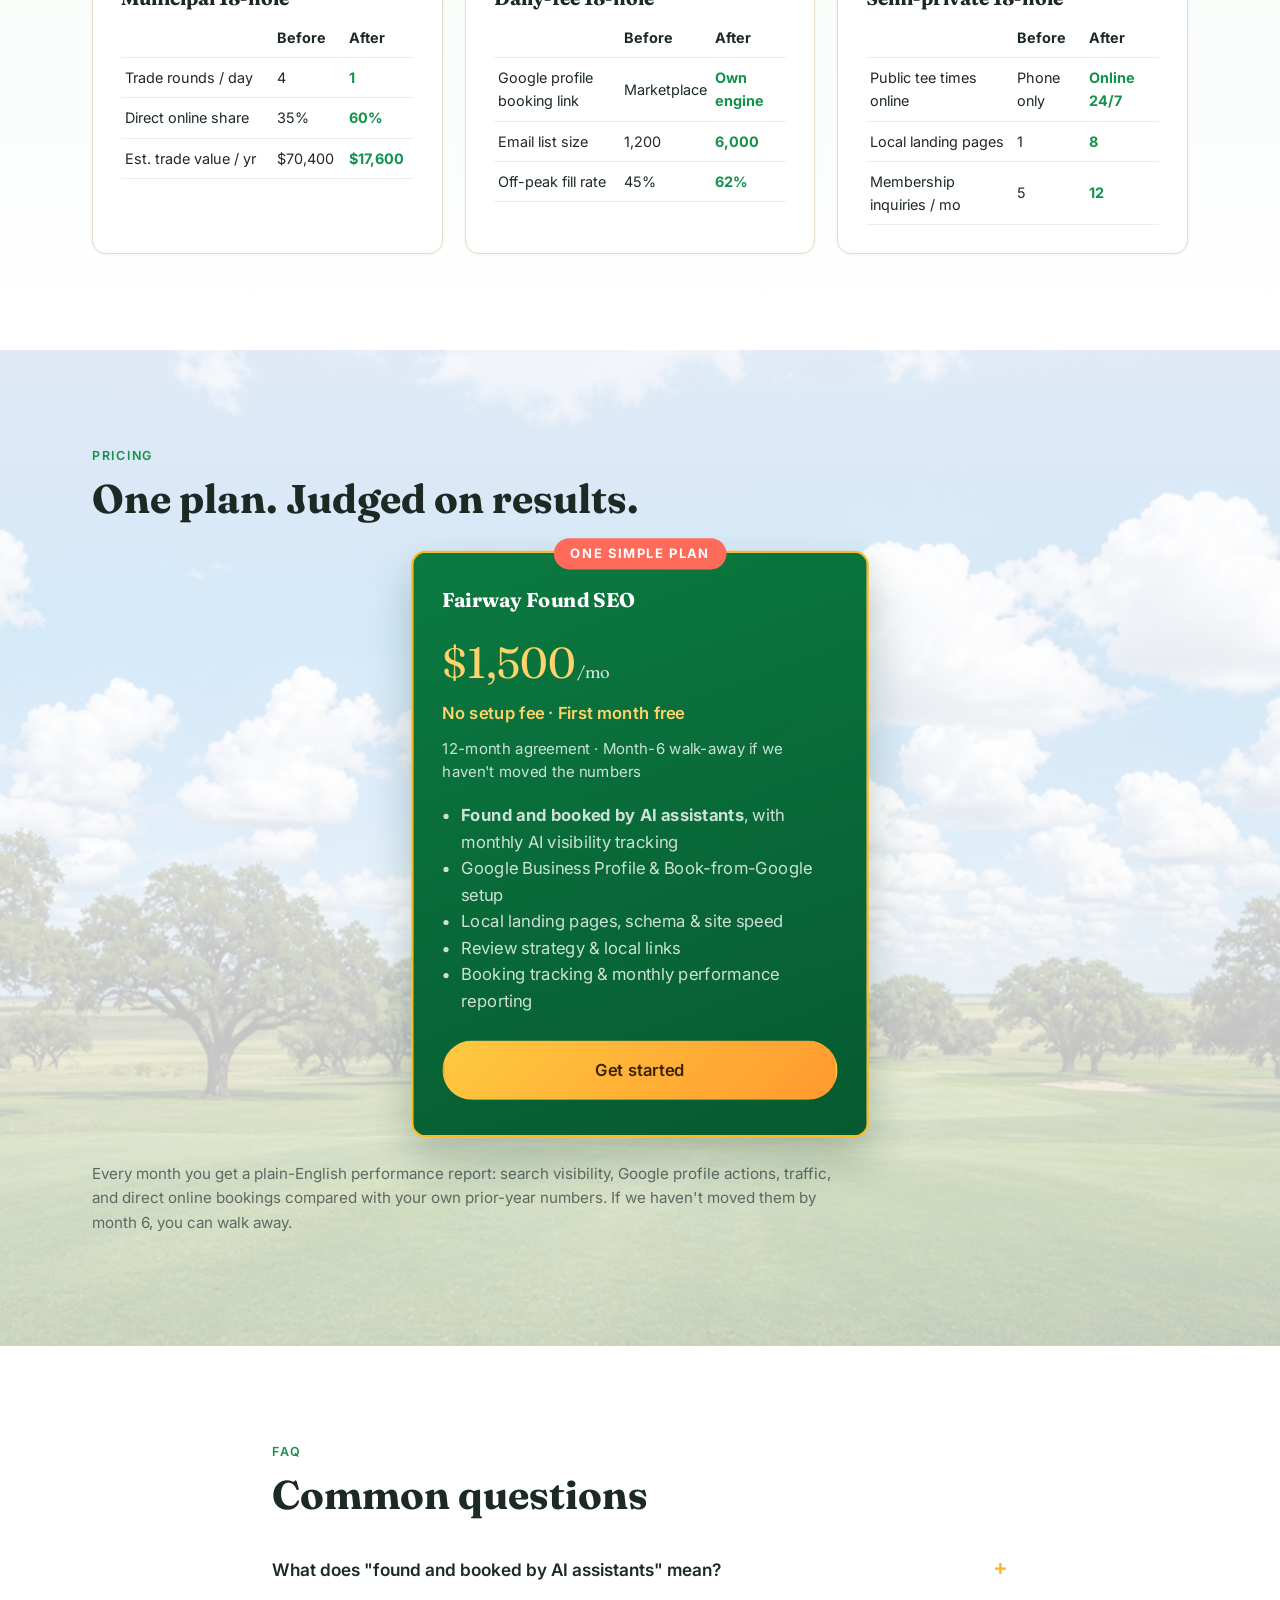
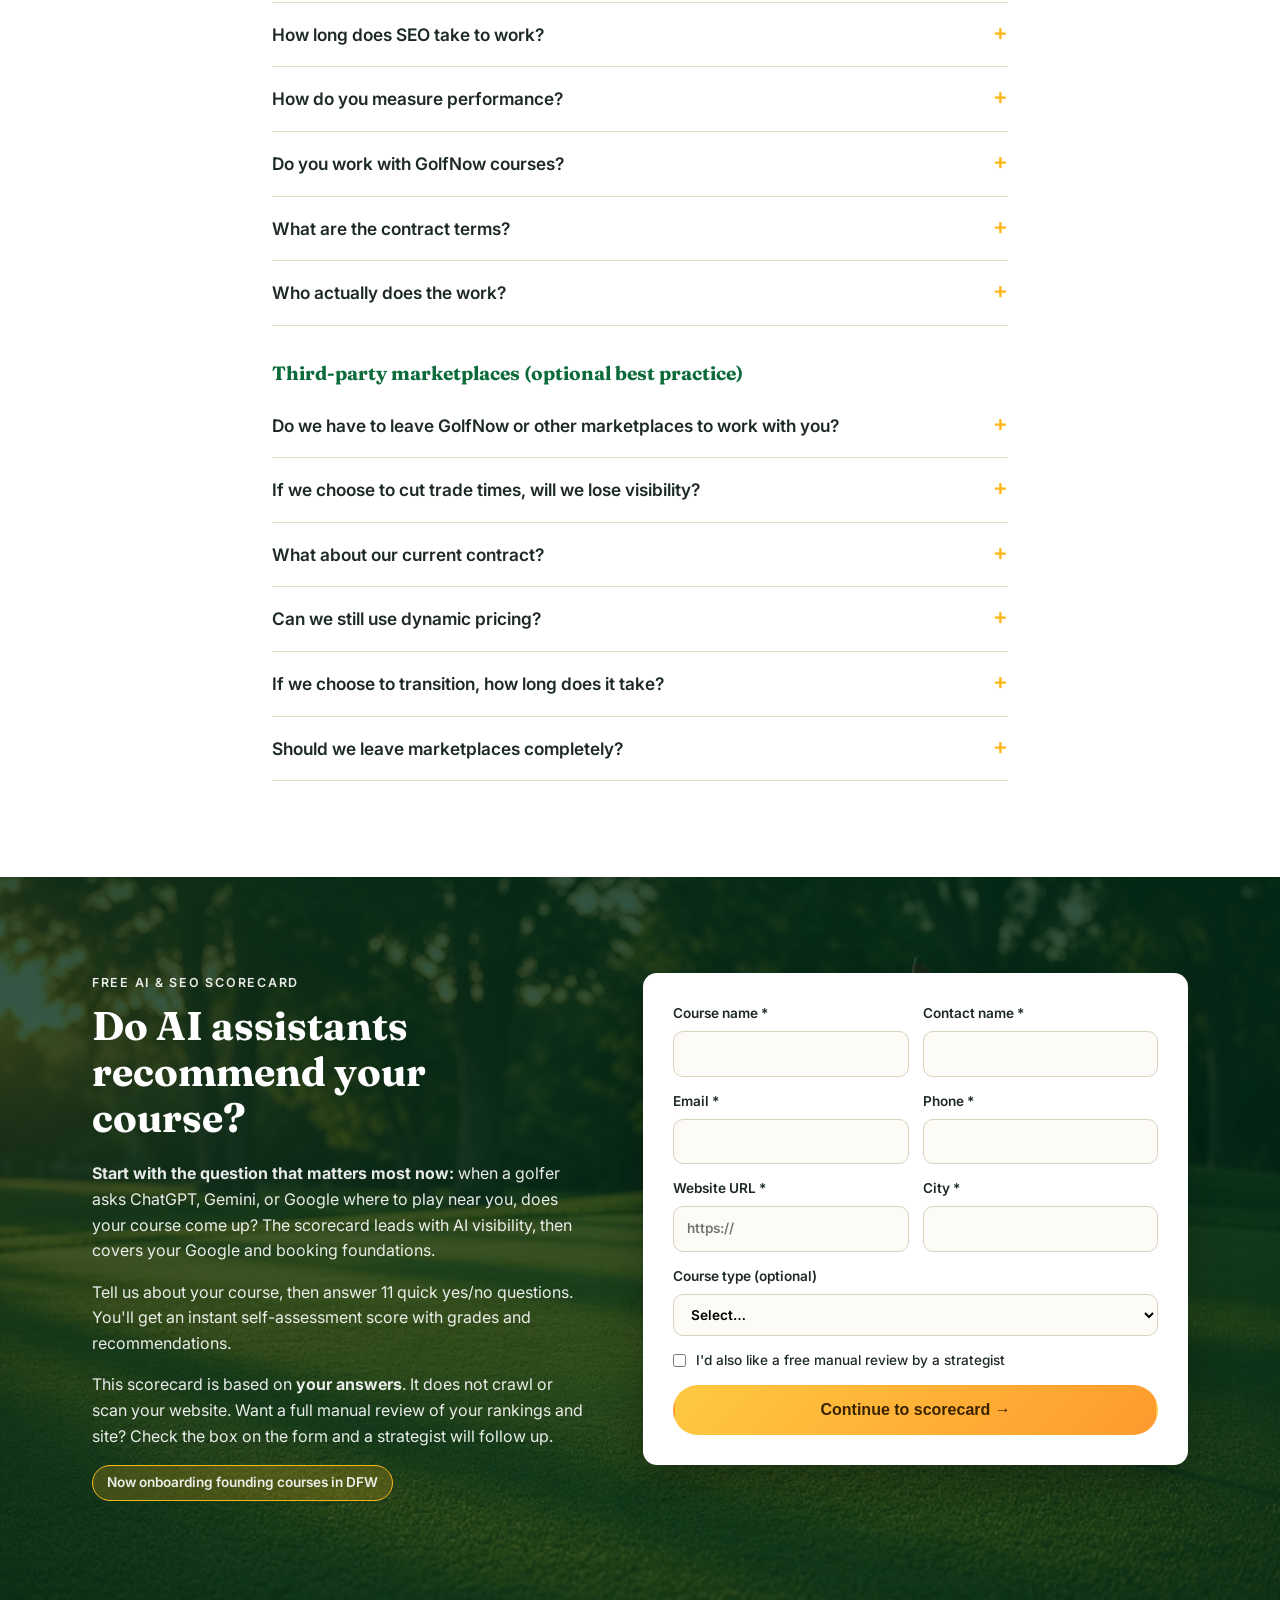
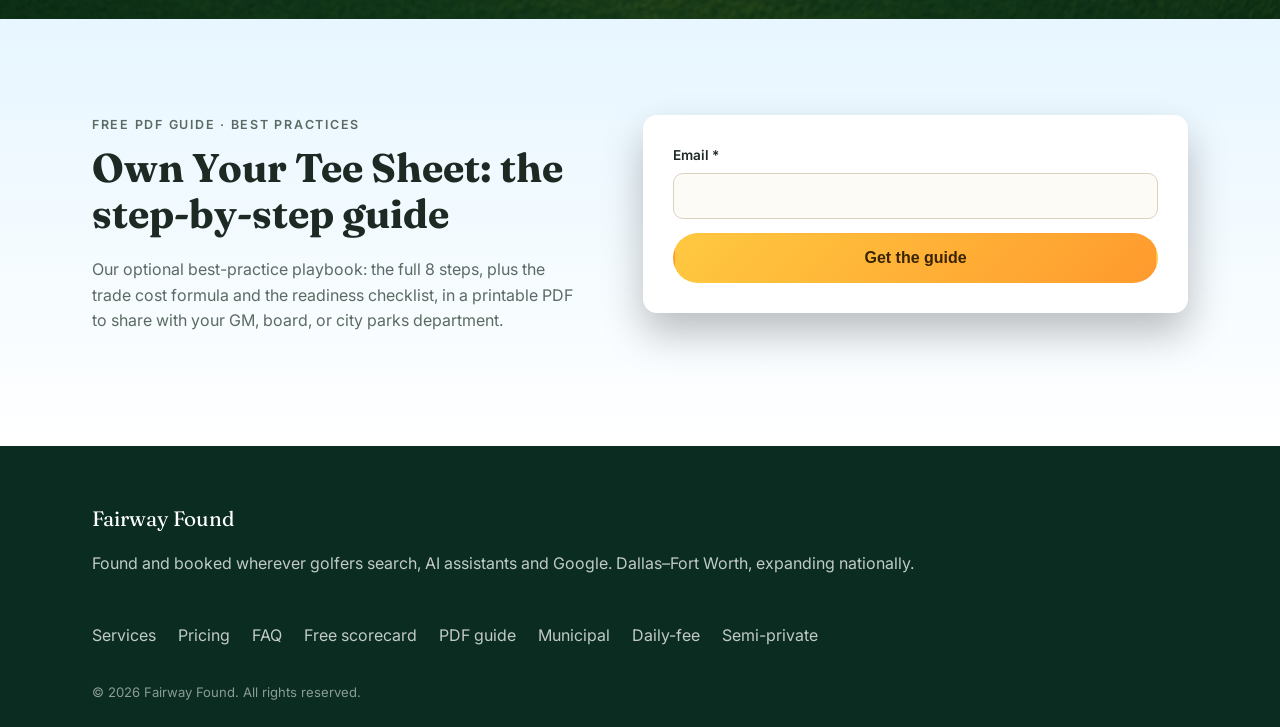
==== commit c3d06502: "Lead with AI search and booking: new hero, AI section, Old SEO vs. our approach, AI scorecard questi" ====
--- a/index.html
+++ b/index.html
@@ -3,8 +3,22 @@
 <head>
 <meta charset="UTF-8"><meta name="viewport" content="width=device-width, initial-scale=1">
 <!-- BRAND NAME: swap "Fairway Found" here, in <title>, and in script.js (BRAND constant) -->
-<title>Fairway Found | Local SEO for Public Golf Courses</title>
-<meta name="description" content="AI-powered local SEO for public golf courses. We get your course found first when local golfers search for a tee time, and turn those searches into bookings on your own site.">
+<title>Fairway Found | Get Your Golf Course Found and Booked in AI Assistants and Google</title>
+<meta name="description" content="When golfers ask ChatGPT, Gemini, Perplexity, or Google where to play, your course should be the answer. Fairway Found gets public golf courses found and booked wherever golfers search, with bookings on your own site.">
+<meta property="og:title" content="Fairway Found | When golfers ask AI where to play, your course should be the answer">
+<meta property="og:description" content="Found and booked wherever golfers search: AI assistants, Google Search and Maps. One plan, $1,500/mo, first month free.">
+<link rel="canonical" href="https://ktcoppedge.github.io/fairway-found-site/">
+<script type="application/ld+json">
+{"@context":"https://schema.org","@type":["ProfessionalService","Organization"],"name":"Fairway Found","url":"https://ktcoppedge.github.io/fairway-found-site/","description":"AI search and local SEO for public golf courses: we help courses get found and booked in AI assistants (ChatGPT, Gemini, Perplexity, Google AI Overviews) and Google Search and Maps, with bookings on their own site.","areaServed":{"@type":"Place","name":"Dallas–Fort Worth, Texas"},"serviceType":["AI search optimization","Local SEO","Google Business Profile optimization"],"knowsAbout":["Golf course marketing","Local SEO","AI search visibility","Structured data","Online tee time booking"],"makesOffer":{"@type":"Offer","name":"Fairway Found plan","price":"1500","priceCurrency":"USD","description":"$1,500 per month, no setup fee, first month free, 12-month agreement with a month-6 walk-away."}}
+</script>
+<script type="application/ld+json">
+{"@context":"https://schema.org","@type":"FAQPage","mainEntity":[
+{"@type":"Question","name":"What does 'found and booked by AI assistants' mean?","acceptedAnswer":{"@type":"Answer","text":"Golfers increasingly ask ChatGPT, Gemini, Perplexity, and Google AI Overviews where to play and when to book. We make your course's information clear, consistent, and machine-readable so those assistants can recommend you and send golfers to your own booking page. It's an emerging area: no one controls what AI assistants say, and booking support varies by tee sheet provider, so we make no guarantees, but we track your visibility every month."}},
+{"@type":"Question","name":"How long does SEO take to work?","acceptedAnswer":{"@type":"Answer","text":"Most courses see meaningful movement in 3–6 months. Quick wins like Google profile fixes can help sooner. Our plan is a 12-month agreement with a month-6 walk-away if we haven't moved the numbers."}},
+{"@type":"Question","name":"How much does Fairway Found cost?","acceptedAnswer":{"@type":"Answer","text":"One plan: $1,500 a month, no setup fee, and your first month is free. 12-month agreement with a month-6 walk-away."}},
+{"@type":"Question","name":"Do we have to leave GolfNow or other marketplaces to work with you?","acceptedAnswer":{"@type":"Answer","text":"No. Our service works alongside any booking setup. Reducing trade times is an optional best practice, never a requirement."}}
+]}
+</script>
 <link rel="preconnect" href="https://fonts.googleapis.com"><link rel="preconnect" href="https://fonts.gstatic.com" crossorigin>
 <link href="https://fonts.googleapis.com/css2?family=Fraunces:opsz,wght@9..144,500;9..144,600&family=Inter:wght@400;500;600&display=swap" rel="stylesheet">
 <link rel="stylesheet" href="styles.css">
@@ -15,8 +29,8 @@
     <a href="#top" class="logo"><svg viewBox="0 0 32 32" width="28" height="28" aria-hidden="true"><circle cx="16" cy="16" r="15" fill="#c9a54c"/><path d="M12 24V7l9 4-9 4" fill="none" stroke="#0f3d2e" stroke-width="2.2" stroke-linejoin="round"/></svg><span data-brand>Fairway Found</span></a>
     <button class="menu-btn" aria-label="Open menu" aria-expanded="false">☰</button>
     <nav class="links">
-      <a href="#services">Services</a><a href="#explainer">Video</a><a href="#own">Playbook</a><a href="#calculator">Calculator</a><a href="#pricing">Pricing</a><a href="#faq">FAQ</a><span class="dd"><a href="municipal.html">Courses ▾</a><span class="dd-menu"><a href="municipal.html">Municipal</a><a href="daily-fee.html">Daily-fee</a><a href="semi-private.html">Semi-private</a></span></span><a href="#guide">Guide</a>
-      <a href="#audit" class="btn btn-gold sm">Free SEO scorecard</a>
+      <a href="#ai">AI search</a><a href="#services">Services</a><a href="#explainer">Video</a><a href="#own">Playbook</a><a href="#calculator">Calculator</a><a href="#pricing">Pricing</a><a href="#faq">FAQ</a><span class="dd"><a href="municipal.html">Courses ▾</a><span class="dd-menu"><a href="municipal.html">Municipal</a><a href="daily-fee.html">Daily-fee</a><a href="semi-private.html">Semi-private</a></span></span><a href="#guide">Guide</a>
+      <a href="#audit" class="btn btn-gold sm">Free AI &amp; SEO scorecard</a>
     </nav>
   </div>
 </header>
@@ -24,9 +38,9 @@
 <section class="hero bg" style="--bg:url(images/sunrise.jpg)">
     <div class="wrap hero-inner">
     <p class="badge">Now onboarding founding courses in DFW · Founding rate available</p>
-    <h1>We get your course <em>found first</em> when local golfers search for a tee time.</h1>
-    <p class="lead">And we turn those searches into bookings on your own site. AI-powered local SEO for public golf courses: one simple plan at $1,500 a month, first month free, with monthly performance reporting.</p>
-    <div class="cta-row"><a href="#audit" class="btn btn-gold">Get your free SEO audit</a><a href="#pricing" class="btn btn-ghost">See pricing</a></div>
+    <h1>When golfers ask AI where to play, <em>your course should be the answer.</em></h1>
+    <p class="lead">We get public golf courses found and booked wherever golfers search: ChatGPT, Gemini, Perplexity, Google AI Overviews, and classic Google Search and Maps, with the booking landing on your own site. One simple plan at $1,500 a month, first month free, with monthly performance reporting.</p>
+    <div class="cta-row"><a href="#audit" class="btn btn-gold">Check your AI visibility free</a><a href="#pricing" class="btn btn-ghost">See pricing</a></div>
   </div>
 </section>
 
@@ -53,6 +67,29 @@
   </div>
 </section>
 
+<section id="ai" class="section cream">
+  <div class="wrap">
+    <p class="eyebrow">A new approach · Found and booked by AI assistants</p>
+    <h2>Golfers are asking AI where to play. Be the answer, then be the booking.</h2>
+    <p class="lead">More and more golfers ask ChatGPT, Gemini, Perplexity, and Google AI Overviews things like "best public course near Plano" or "twilight tee times this Saturday." We make your course show up in those answers and make it easy to book directly with you. Classic Google SEO is the foundation underneath; AI visibility is what we build on top.</p>
+    <div class="grid three">
+      <div class="card icon"><span>💬</span><h3>Answer-ready Q&amp;A content</h3><p>Clear pages on rates, twilight times, dress code, walking policy, range, and leagues, written so AI assistants can quote you accurately.</p></div>
+      <div class="card icon"><span>{ }</span><h3>Full structured data</h3><p>Detailed schema for your course, prices, hours, amenities, and booking, so AI systems read your facts instead of guessing.</p></div>
+      <div class="card icon"><span>🔗</span><h3>Bot-friendly booking deep links</h3><p>Direct links to your tee times, and a check that your booking pages are reachable, so recommendations lead to your own booking flow.</p></div>
+      <div class="card icon"><span>★</span><h3>Consistent listings &amp; reviews</h3><p>Matching details across Google, Apple Maps, Yelp, and directories, plus steady reviews, the trusted signals AI answers lean on.</p></div>
+      <div class="card icon"><span>📊</span><h3>Monthly AI visibility tracking</h3><p>Every month we ask the major assistants the questions your golfers ask and report whether, and how, your course shows up.</p></div>
+    </div>
+    <h3 style="margin-top:2rem">Old SEO vs. our approach</h3>
+    <table class="compare"><thead><tr><th></th><th>Old SEO</th><th>Fairway Found</th></tr></thead><tbody>
+      <tr><td>Goal</td><td>Rank on a page of blue links</td><td>Be the answer in AI assistants <em>and</em> Google</td></tr>
+      <tr><td>Where golfers end up</td><td>Often a marketplace or a competitor</td><td>Booked directly on your own site</td></tr>
+      <tr><td>Content</td><td>Keyword pages</td><td>Answer-ready Q&amp;A and full structured data</td></tr>
+      <tr><td>Reporting</td><td>Rankings and traffic</td><td>AI visibility, Google visibility, and direct bookings</td></tr>
+    </tbody></table>
+    <p class="note"><em>An honest note:</em> AI search and booking is an emerging area. No one controls what an AI assistant says, and AI booking support varies by tee sheet provider. We don't promise placements or results; we build the strongest signals we can and show you what's happening every month.</p>
+  </div>
+</section>
+
 <section id="problem" class="section cream">
   <div class="wrap">
     <p class="eyebrow">The problem</p>
@@ -69,8 +106,9 @@
 <section id="services" class="section">
   <div class="wrap">
     <p class="eyebrow">Services</p>
-    <h2>Local SEO built for golf: everything it takes to get found first and booked</h2>
+    <h2>Everything it takes to get found and booked wherever golfers search</h2>
     <div class="grid three">
+      <div class="card icon"><span>🤖</span><h3>Found and booked by AI assistants</h3><p>Answer-ready content, full structured data, bot-friendly booking links, and monthly visibility checks across ChatGPT, Gemini, Perplexity, and Google AI Overviews. An emerging area; support varies by tee sheet.</p></div>
       <div class="card icon"><span>◎</span><h3>Google Business Profile optimization</h3><p>Complete, accurate profiles with fresh photos, weekly posts, and booking links that work.</p></div>
       <div class="card icon"><span>✎</span><h3>Local landing pages &amp; content</h3><p>Pages golfers actually search for: course tours, leagues, outings, events, and "golf near [city]."</p></div>
       <div class="card icon"><span>📅</span><h3>Book-from-Google setup</h3><p>A working "Book" button on Search and Maps, using Reserve with Google where your tee sheet supports it, or a tracked direct link.</p></div>
@@ -214,7 +252,7 @@
     <p class="eyebrow">Pricing</p>
     <h2>One plan. Judged on results.</h2>
     <div class="grid pricing" style="grid-template-columns:minmax(0,440px);justify-content:center">
-      <div class="plan featured"><span class="ribbon">One simple plan</span><h3>Fairway Found SEO</h3><p class="price">$1,500<span>/mo</span></p><p class="plus">No setup fee · First month free</p><p class="term">12-month agreement · Month-6 walk-away if we haven't moved the numbers</p><ul><li>Google Business Profile &amp; Book-from-Google setup</li><li>Local landing pages, schema &amp; site speed</li><li>Review strategy &amp; local links</li><li>Booking tracking &amp; monthly performance reporting</li></ul><a href="#audit" class="btn btn-gold">Get started</a></div>
+      <div class="plan featured"><span class="ribbon">One simple plan</span><h3>Fairway Found SEO</h3><p class="price">$1,500<span>/mo</span></p><p class="plus">No setup fee · First month free</p><p class="term">12-month agreement · Month-6 walk-away if we haven't moved the numbers</p><ul><li><b>Found and booked by AI assistants</b>, with monthly AI visibility tracking</li><li>Google Business Profile &amp; Book-from-Google setup</li><li>Local landing pages, schema &amp; site speed</li><li>Review strategy &amp; local links</li><li>Booking tracking &amp; monthly performance reporting</li></ul><a href="#audit" class="btn btn-gold">Get started</a></div>
     </div>
     <p class="note">Every month you get a plain-English performance report: search visibility, Google profile actions, traffic, and direct online bookings compared with your own prior-year numbers. If we haven't moved them by month 6, you can walk away.</p>
   </div>
@@ -224,6 +262,7 @@
   <div class="wrap narrow">
     <p class="eyebrow">FAQ</p>
     <h2>Common questions</h2>
+    <details><summary>What does "found and booked by AI assistants" mean?</summary><p>Golfers increasingly ask ChatGPT, Gemini, Perplexity, and Google AI Overviews where to play and when to book. We make your course's information clear, consistent, and machine-readable so those assistants can recommend you and send golfers to your own booking page. It's an emerging area: no one controls what AI assistants say, and booking support varies by tee sheet provider, so we make no guarantees. We do track your visibility every month so you can see what's changing.</p></details>
     <details><summary>How long does SEO take to work?</summary><p>Most courses see meaningful movement in 3–6 months. Quick wins like Google profile fixes can help sooner, but search authority builds over time, which is why our plan is a 12-month agreement, with a month-6 walk-away if we haven't moved the numbers.</p></details>
     <details><summary>How do you measure performance?</summary><p>Every month we report search visibility, Google profile actions, website traffic, and direct online bookings and revenue, compared with your own prior-year numbers. Reporting is included; your fee stays a flat $1,500 a month.</p></details>
     <details><summary>Do you work with GolfNow courses?</summary><p>Yes. Tracking options can be more limited on some marketplace-run booking systems, so we review your setup during the audit and set up the best tracking available.</p></details>
@@ -242,9 +281,10 @@
 <section id="audit" class="section bg dark" style="--bg:url(images/golden.jpg)">
   <div class="wrap split">
     <div>
-      <p class="eyebrow gold">Free SEO audit scorecard</p>
-      <h2>Score your course's search and booking setup</h2>
-      <p>Tell us about your course, then answer 10 quick yes/no questions. You'll get an instant self-assessment score with grades and recommendations.</p>
+      <p class="eyebrow gold">Free AI &amp; SEO scorecard</p>
+      <h2>Do AI assistants recommend your course?</h2>
+      <p><strong>Start with the question that matters most now:</strong> when a golfer asks ChatGPT, Gemini, or Google where to play near you, does your course come up? The scorecard leads with AI visibility, then covers your Google and booking foundations.</p>
+      <p>Tell us about your course, then answer 11 quick yes/no questions. You'll get an instant self-assessment score with grades and recommendations.</p>
       <p>This scorecard is based on <strong>your answers</strong>. It does not crawl or scan your website. Want a full manual review of your rankings and site? Check the box on the form and a strategist will follow up.</p>
       <p class="badge">Now onboarding founding courses in DFW</p>
     </div>
@@ -289,7 +329,7 @@
 
 <footer class="footer">
   <div class="wrap foot-inner">
-    <div><span class="logo-text" data-brand>Fairway Found</span><p>AI-powered local SEO for public golf courses. Dallas–Fort Worth, expanding nationally.</p></div>
+    <div><span class="logo-text" data-brand>Fairway Found</span><p>Found and booked wherever golfers search, AI assistants and Google. Dallas–Fort Worth, expanding nationally.</p></div>
     <nav><a href="#services">Services</a><a href="#pricing">Pricing</a><a href="#faq">FAQ</a><a href="#audit">Free scorecard</a><a href="#guide">PDF guide</a><a href="municipal.html">Municipal</a><a href="daily-fee.html">Daily-fee</a><a href="semi-private.html">Semi-private</a></nav>
   </div>
   <p class="wrap copy">© <span id="yr"></span> <span data-brand>Fairway Found</span>. All rights reserved.</p>
--- a/styles.css
+++ b/styles.css
@@ -119,3 +119,7 @@
 @media(max-width:900px){.playbook{grid-template-columns:1fr}}
 @media(max-width:760px){.results{grid-template-columns:1fr}.dd-menu{display:flex;position:static;background:none;padding:6px 0 0 14px}.q{flex-direction:column;align-items:flex-start}}
 .dark .form p,.dark .form .fine{color:var(--muted)}.dark .form .btn{color:#3a2400}
+.compare{width:100%;max-width:860px;border-collapse:collapse;background:#fff;border-radius:12px;overflow:hidden;margin-top:12px;font-size:.95rem}
+.compare th,.compare td{padding:12px 14px;border-bottom:1px solid #eee;text-align:left;vertical-align:top}
+.compare thead th{background:var(--green2,#0f3d2e);color:#fff}
+.compare td:last-child{font-weight:600;color:var(--green2,#0f3d2e)}
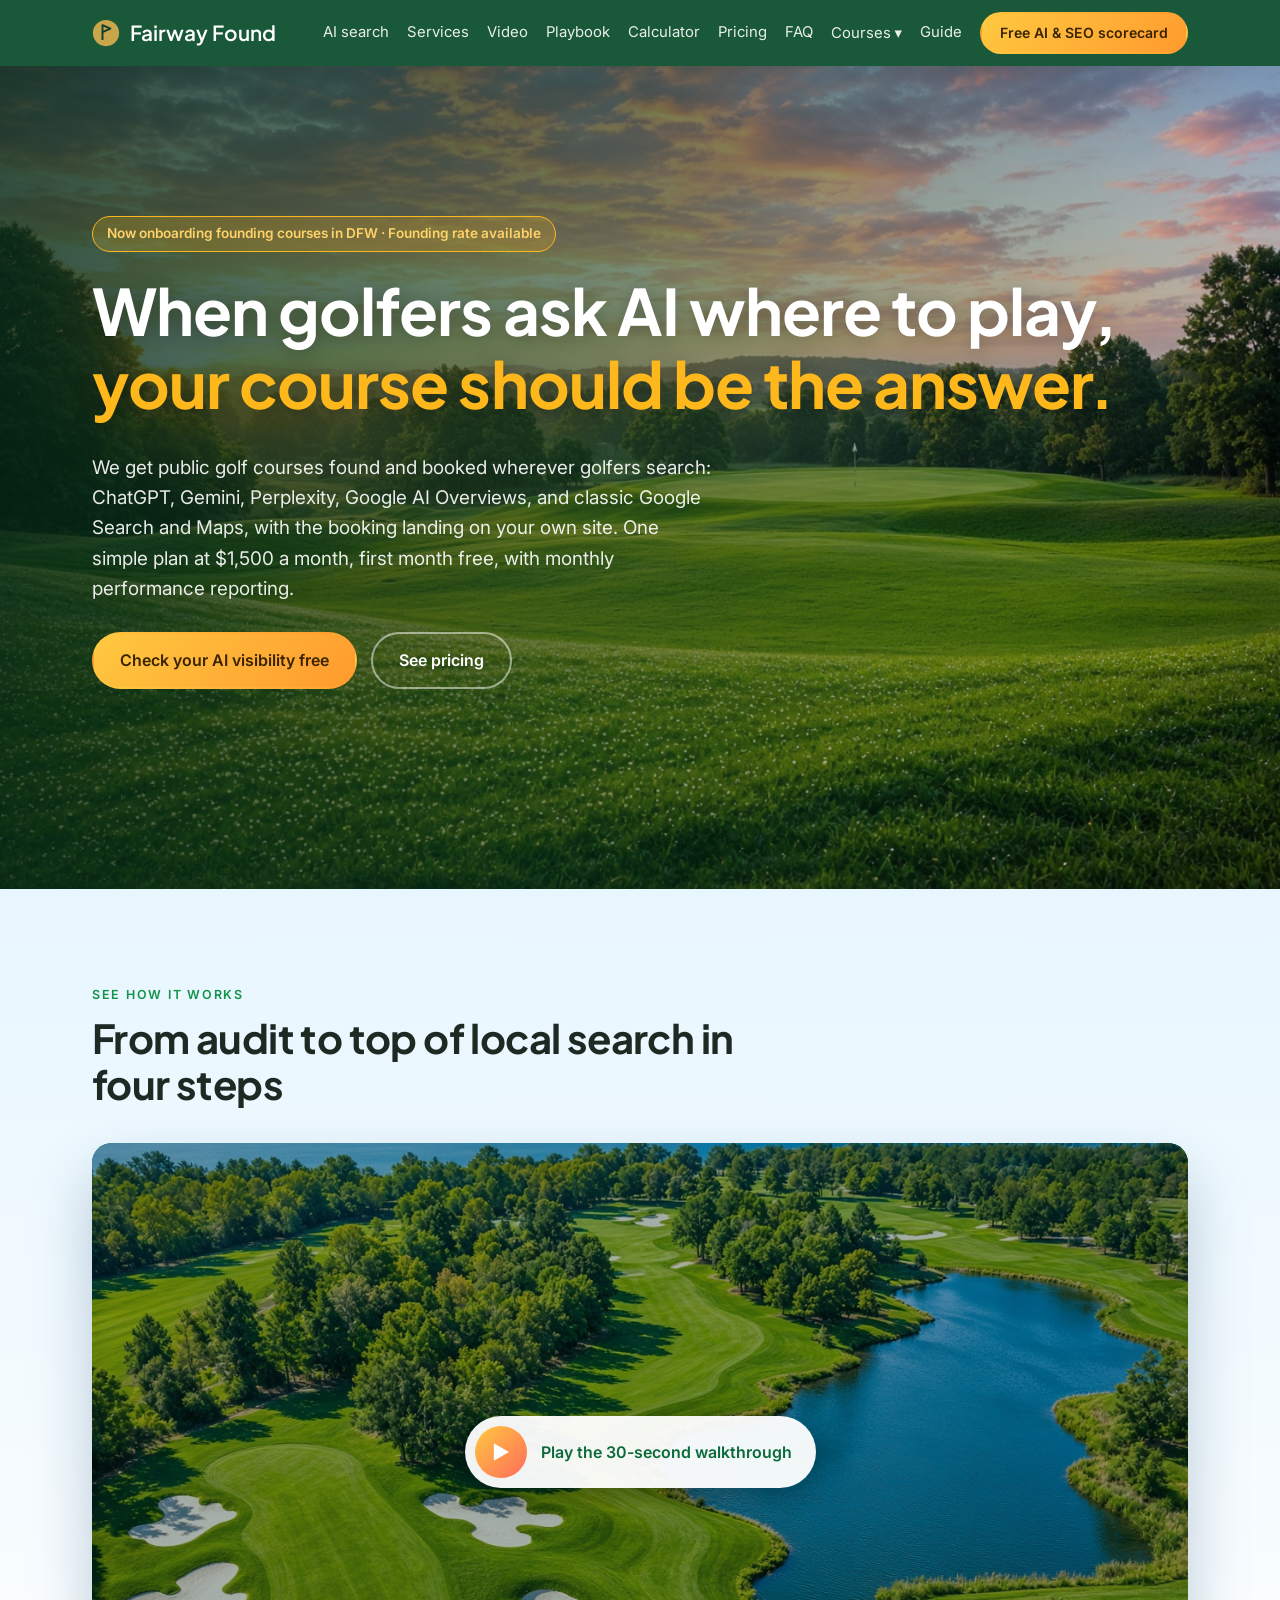
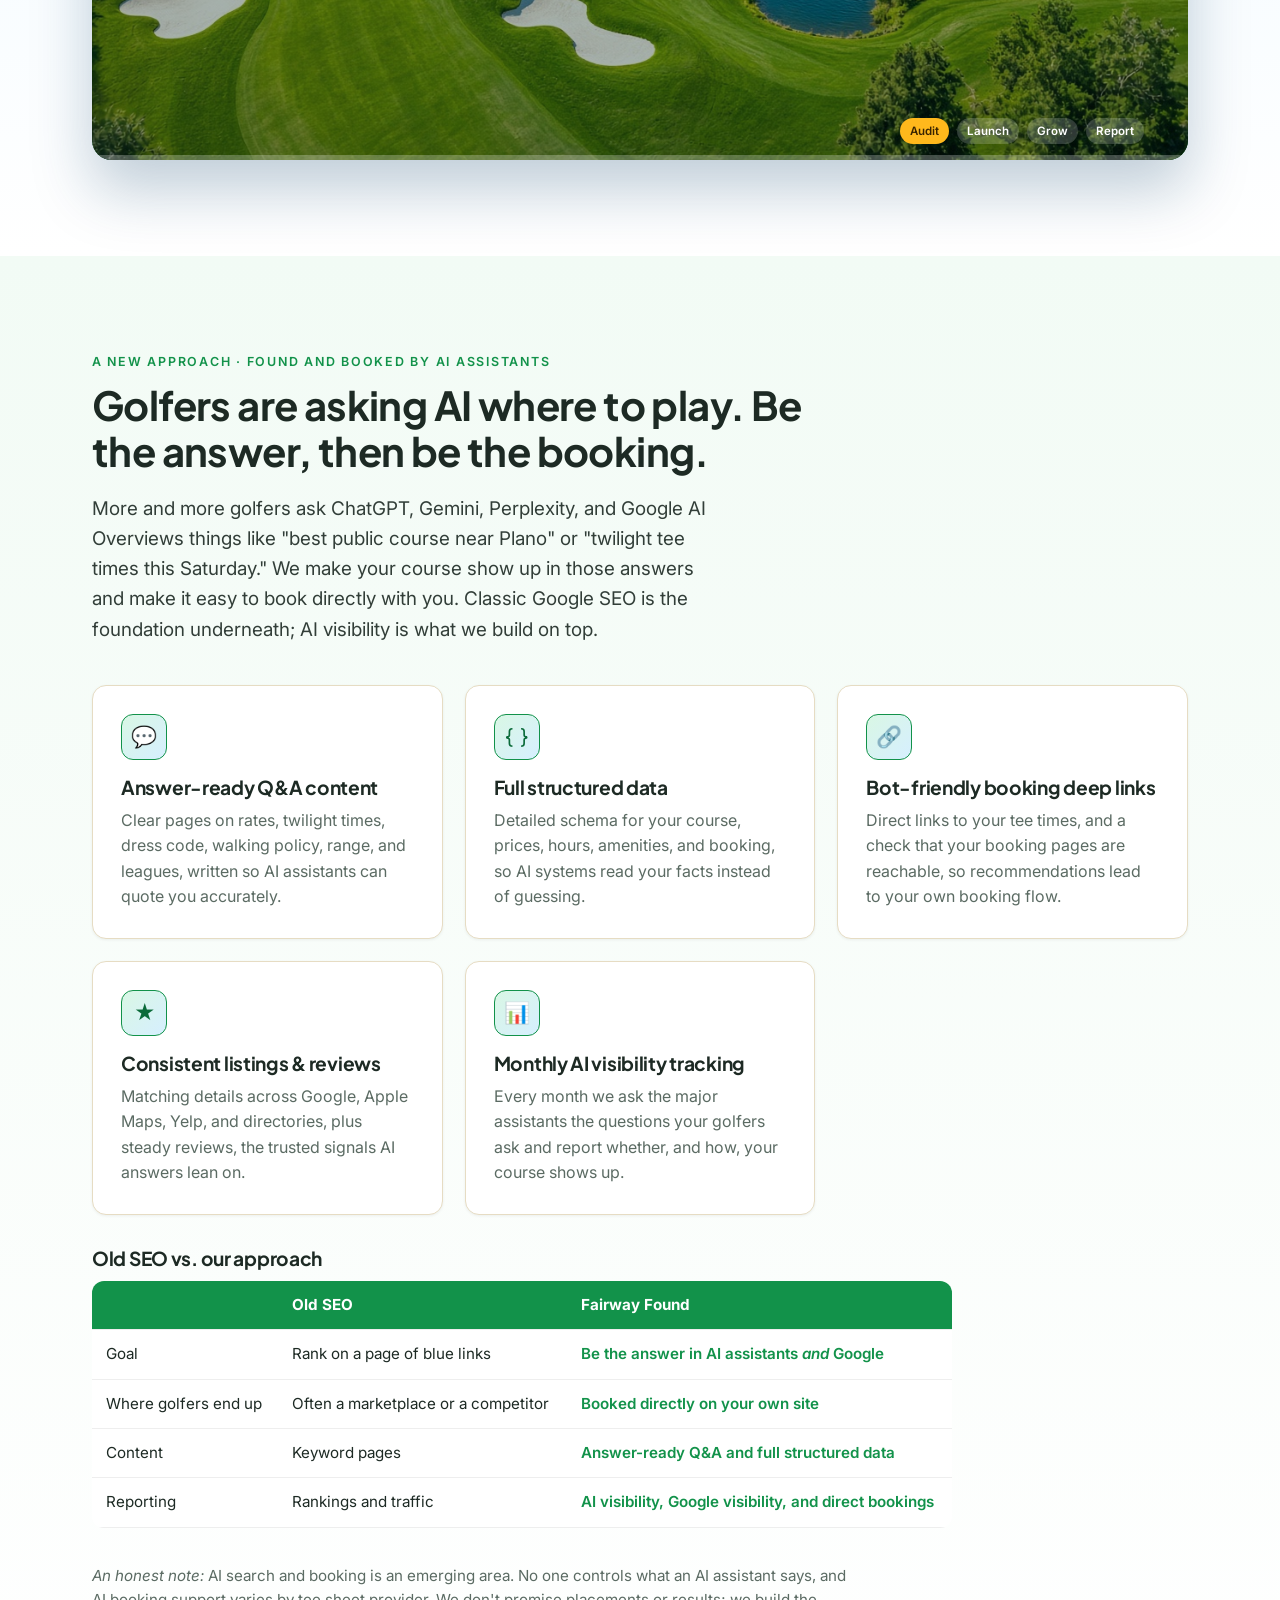
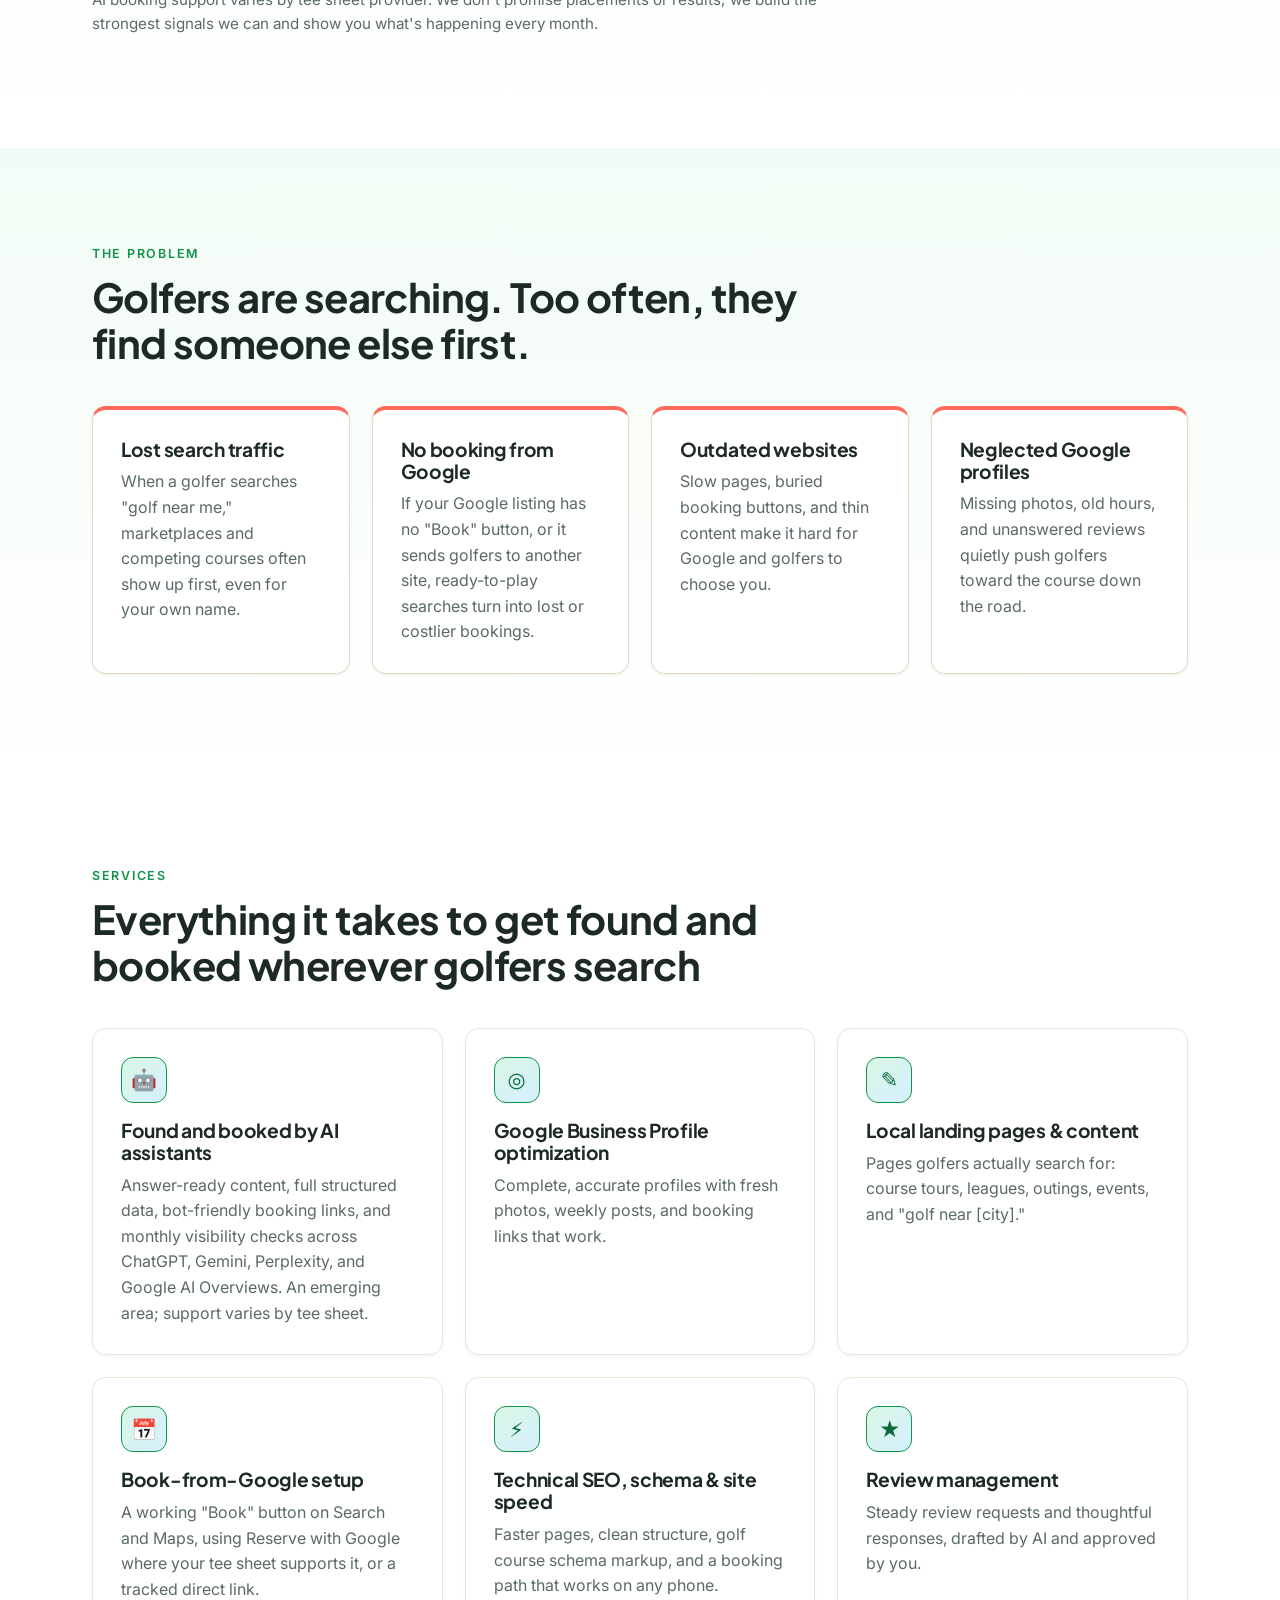
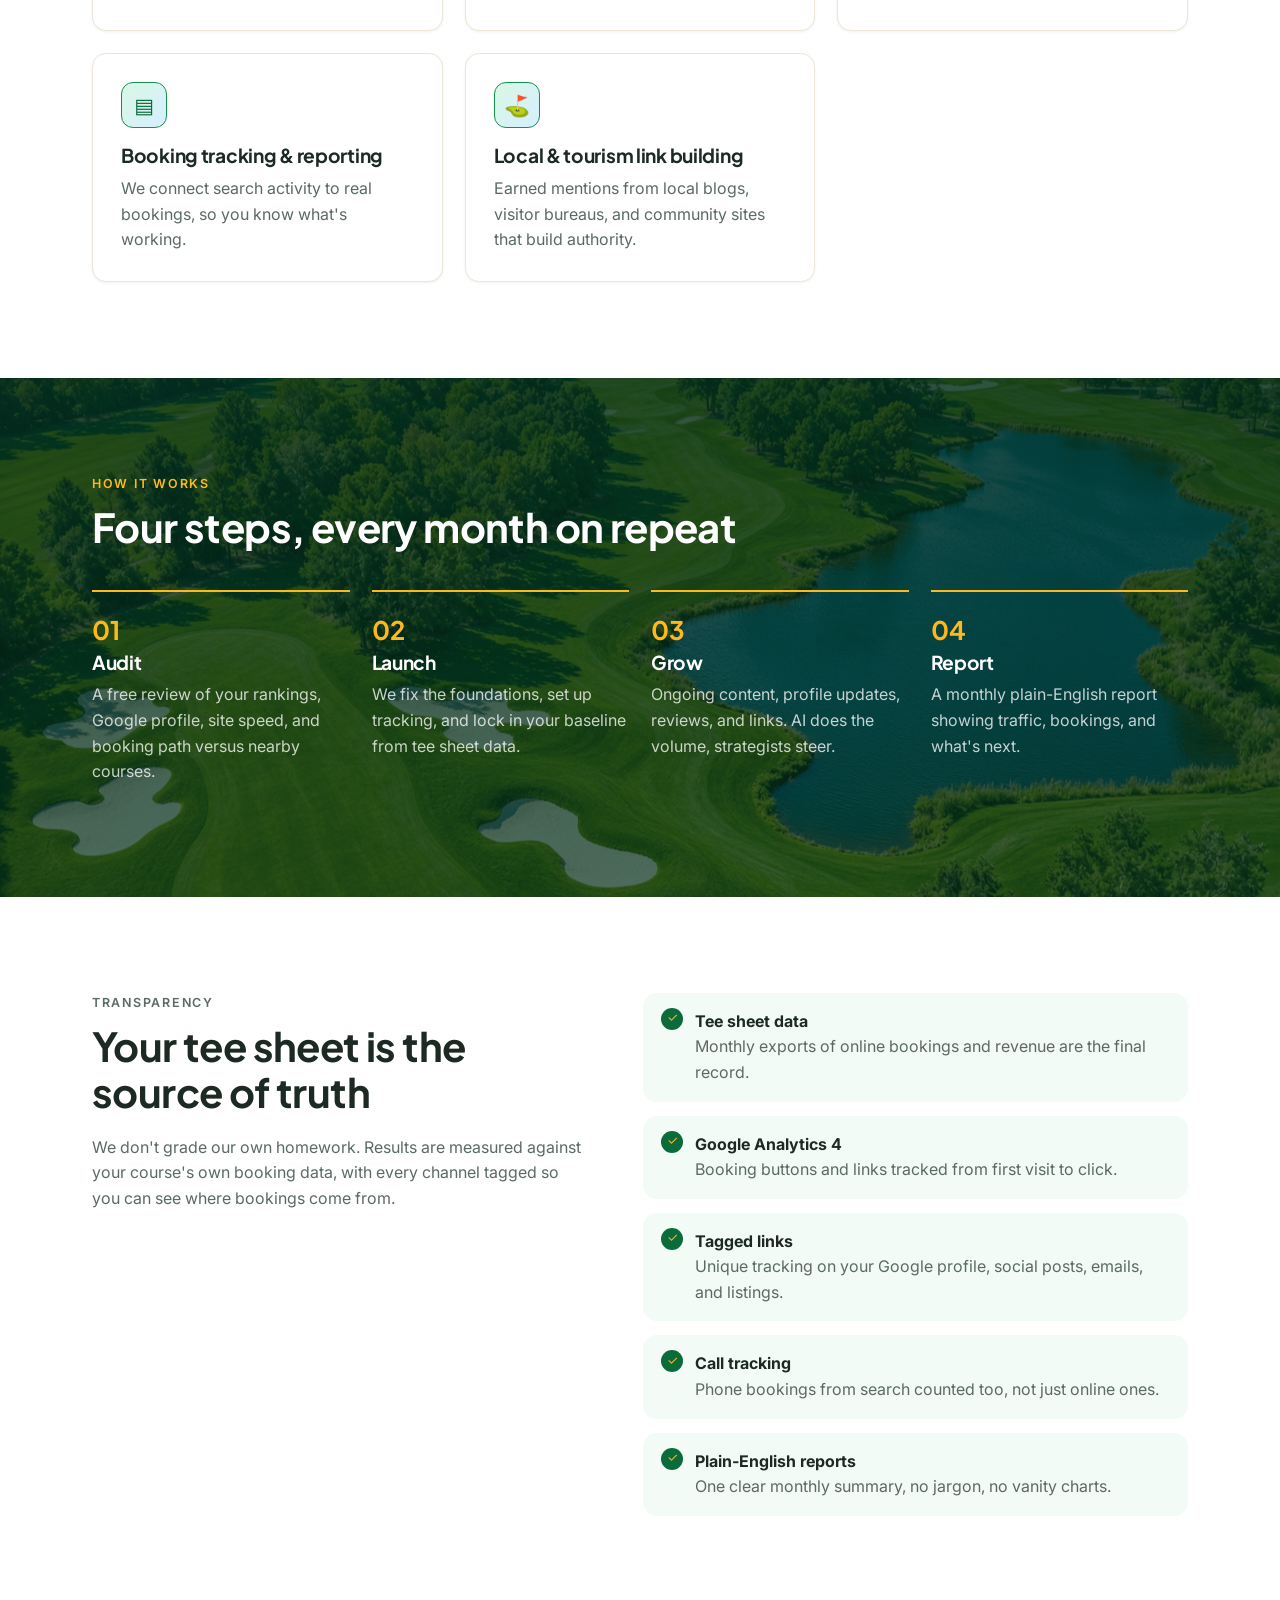
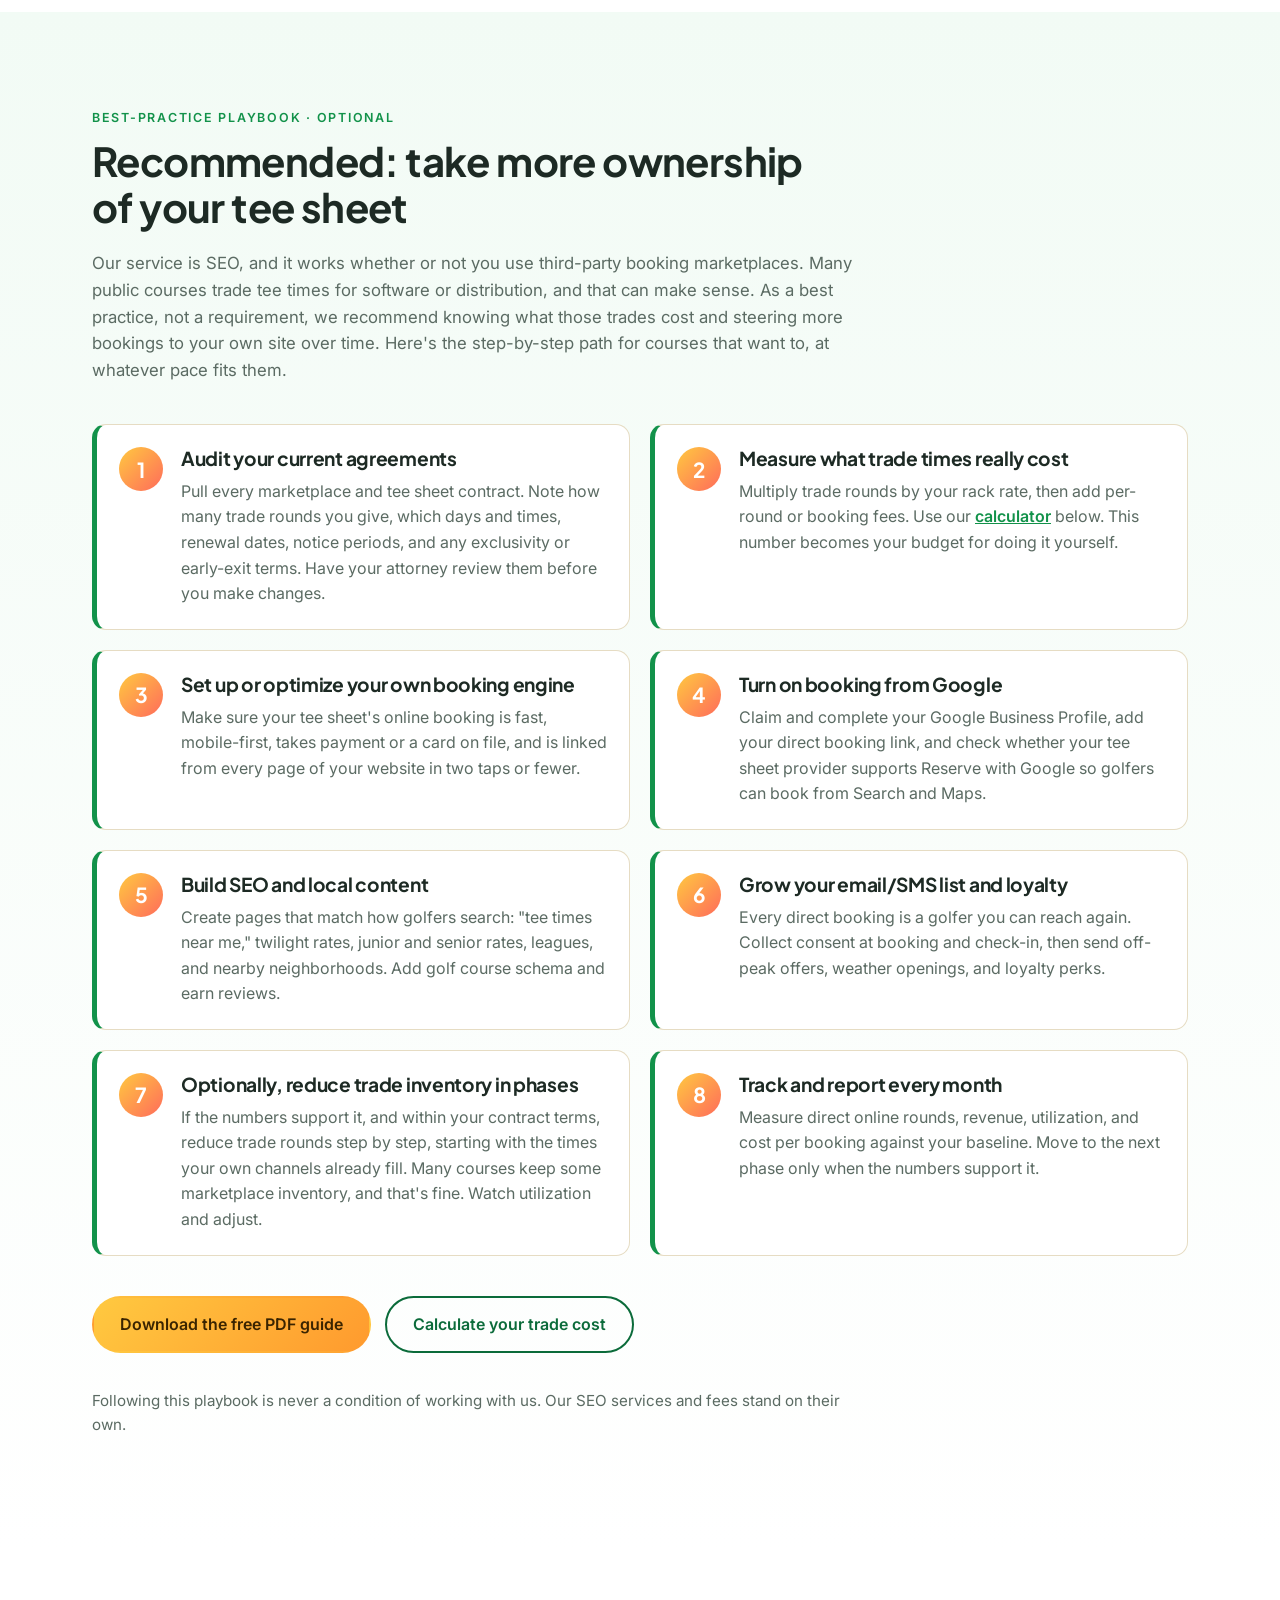
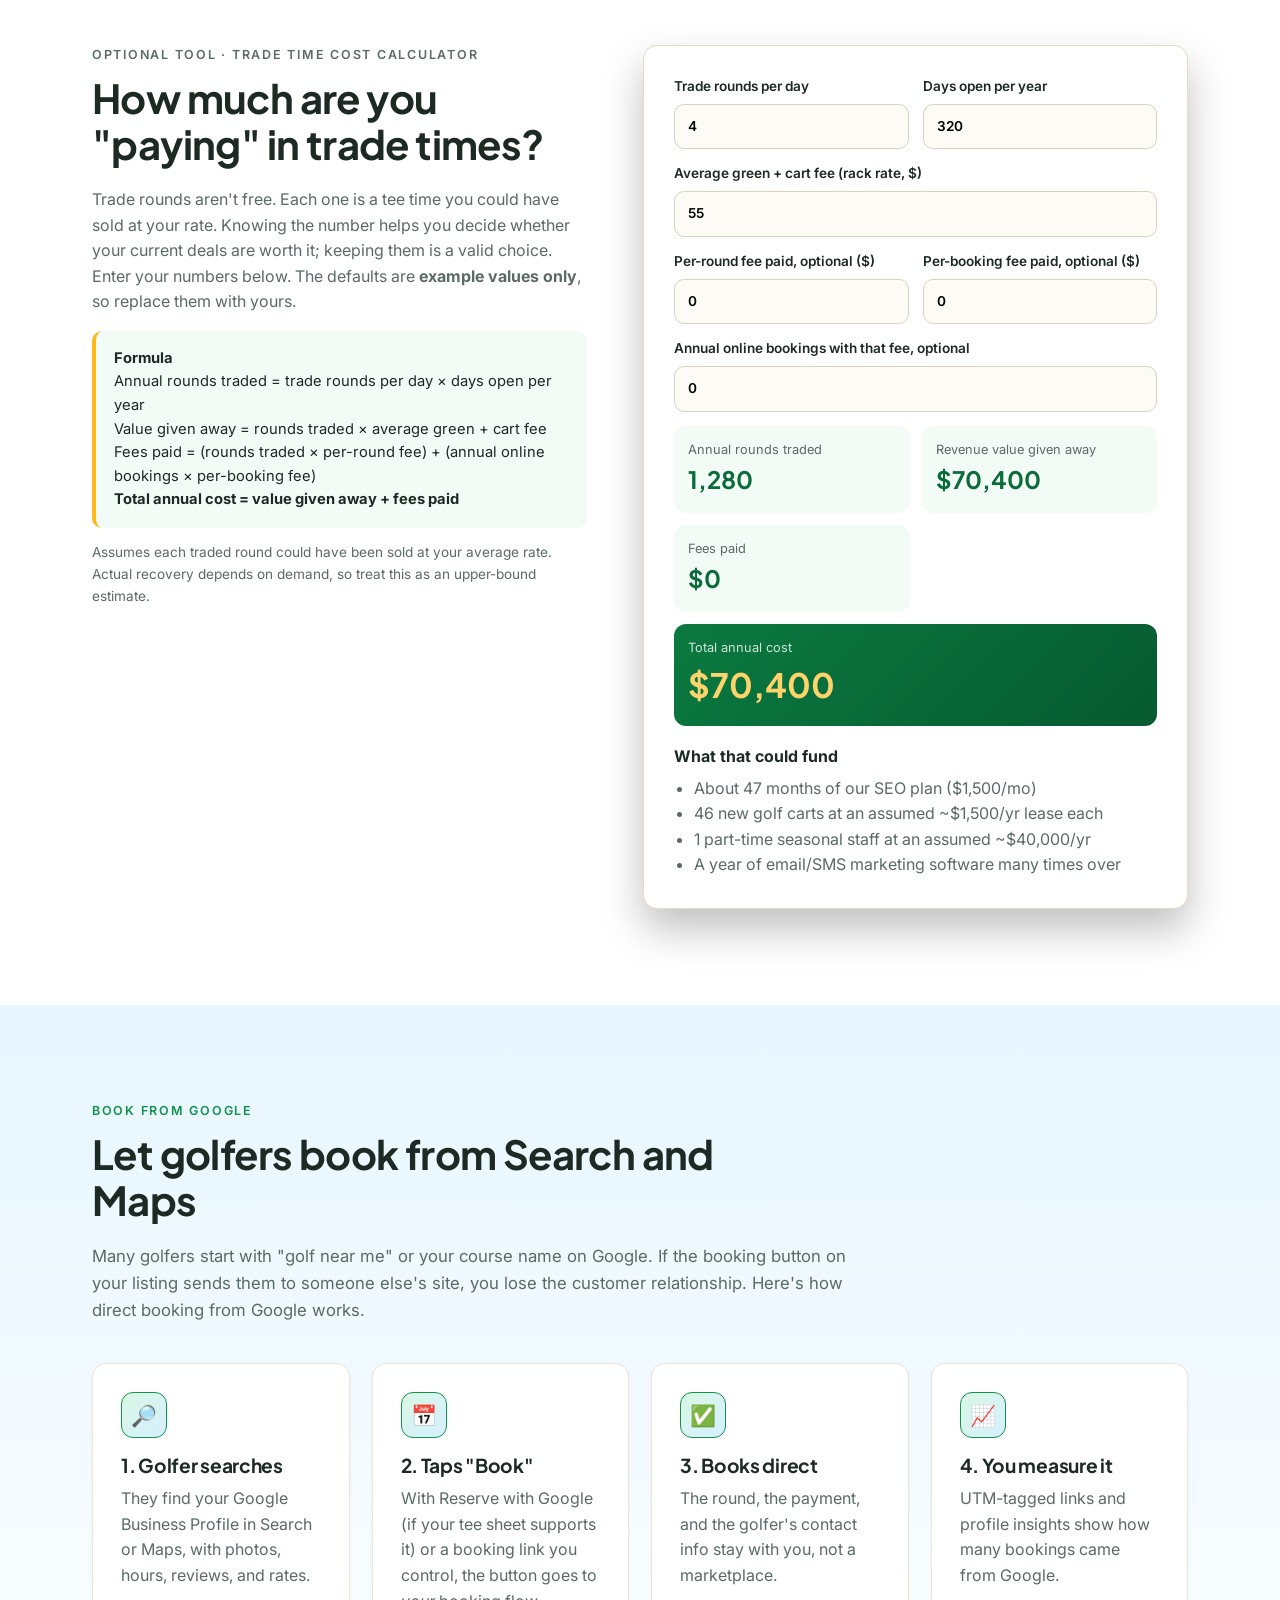
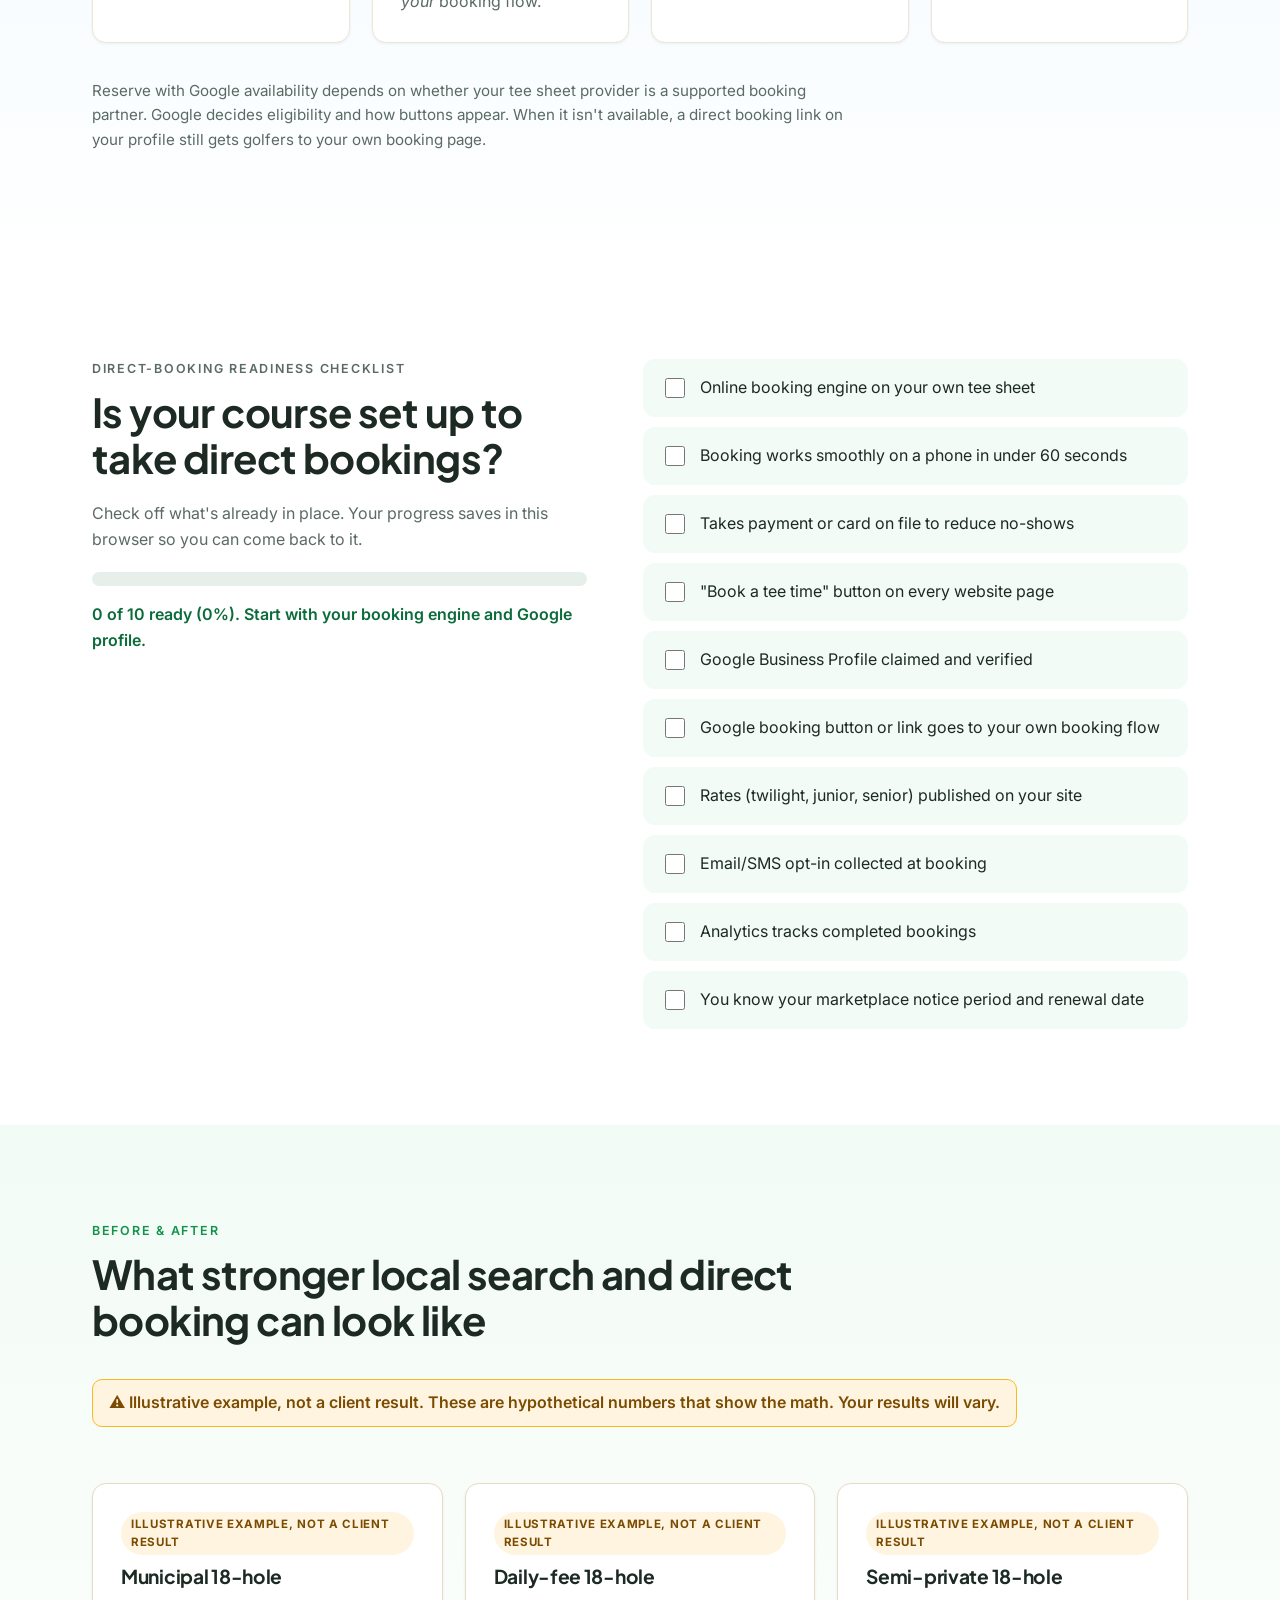
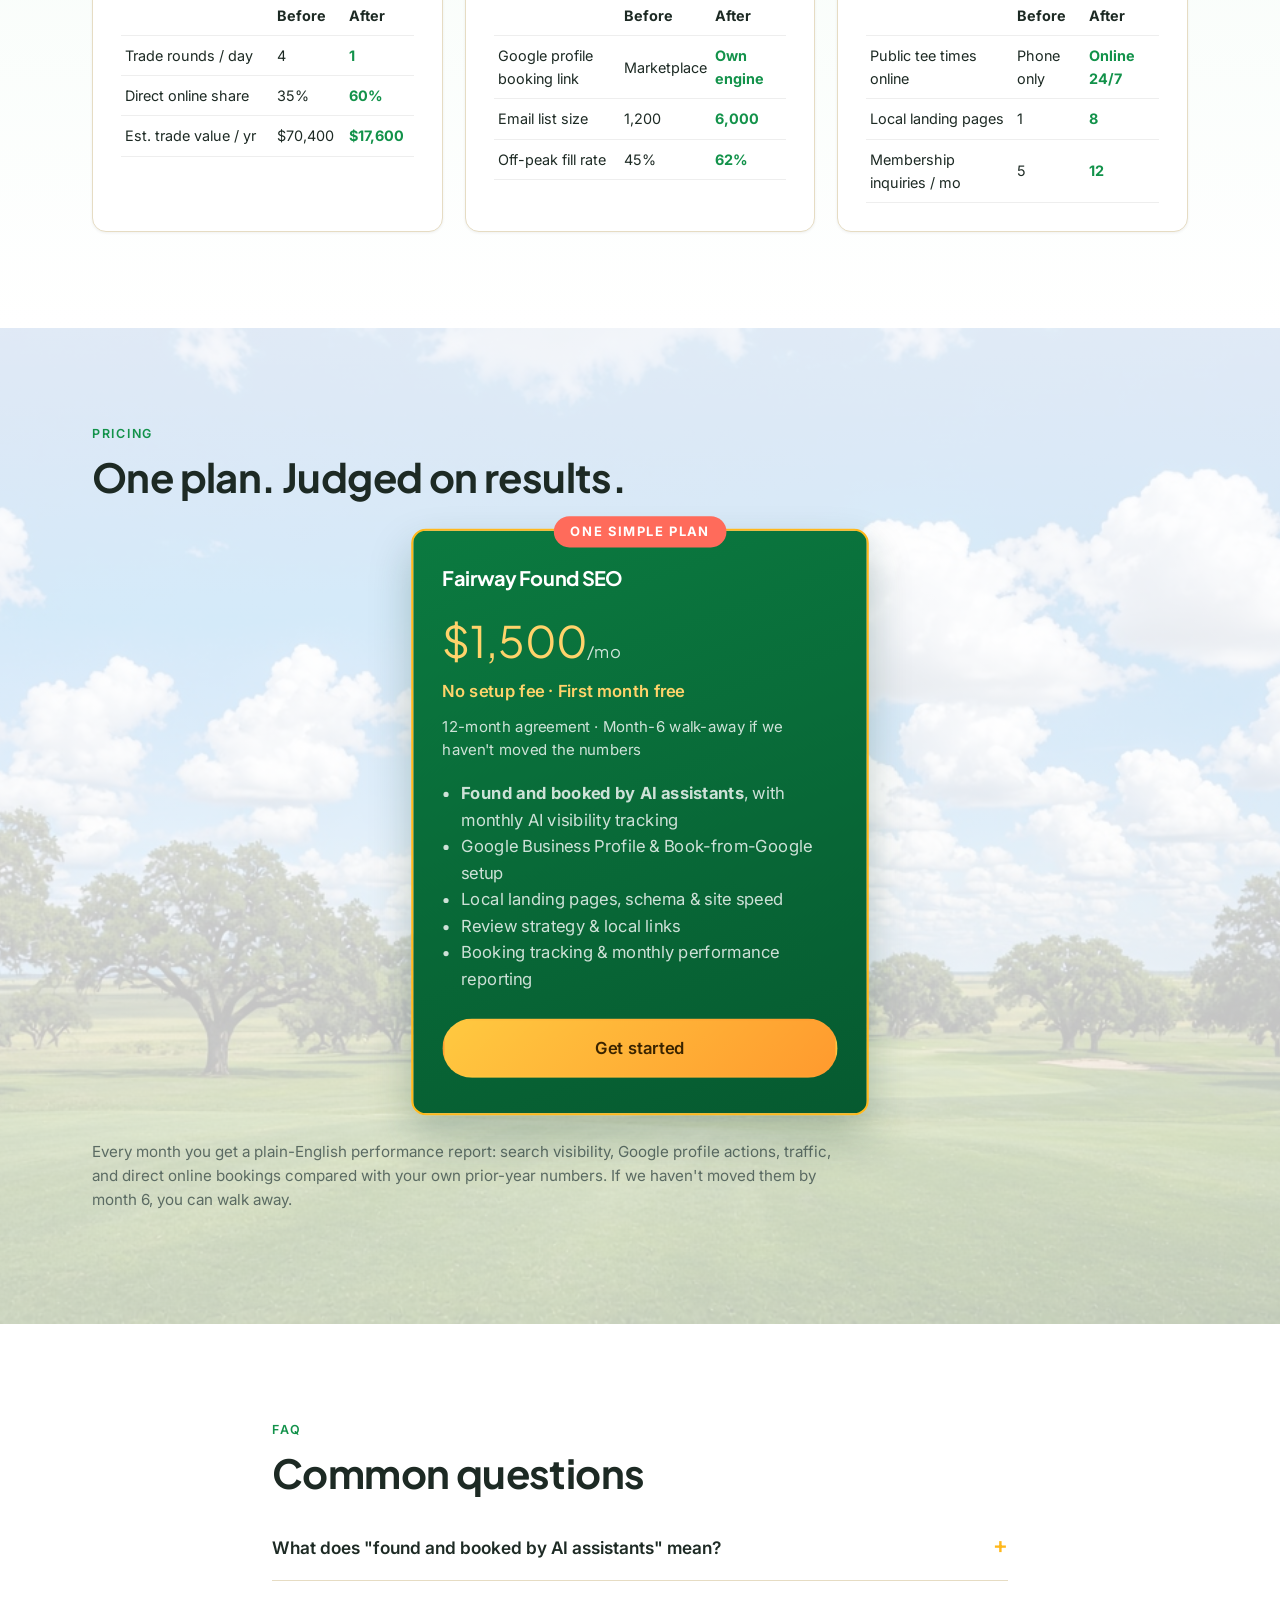
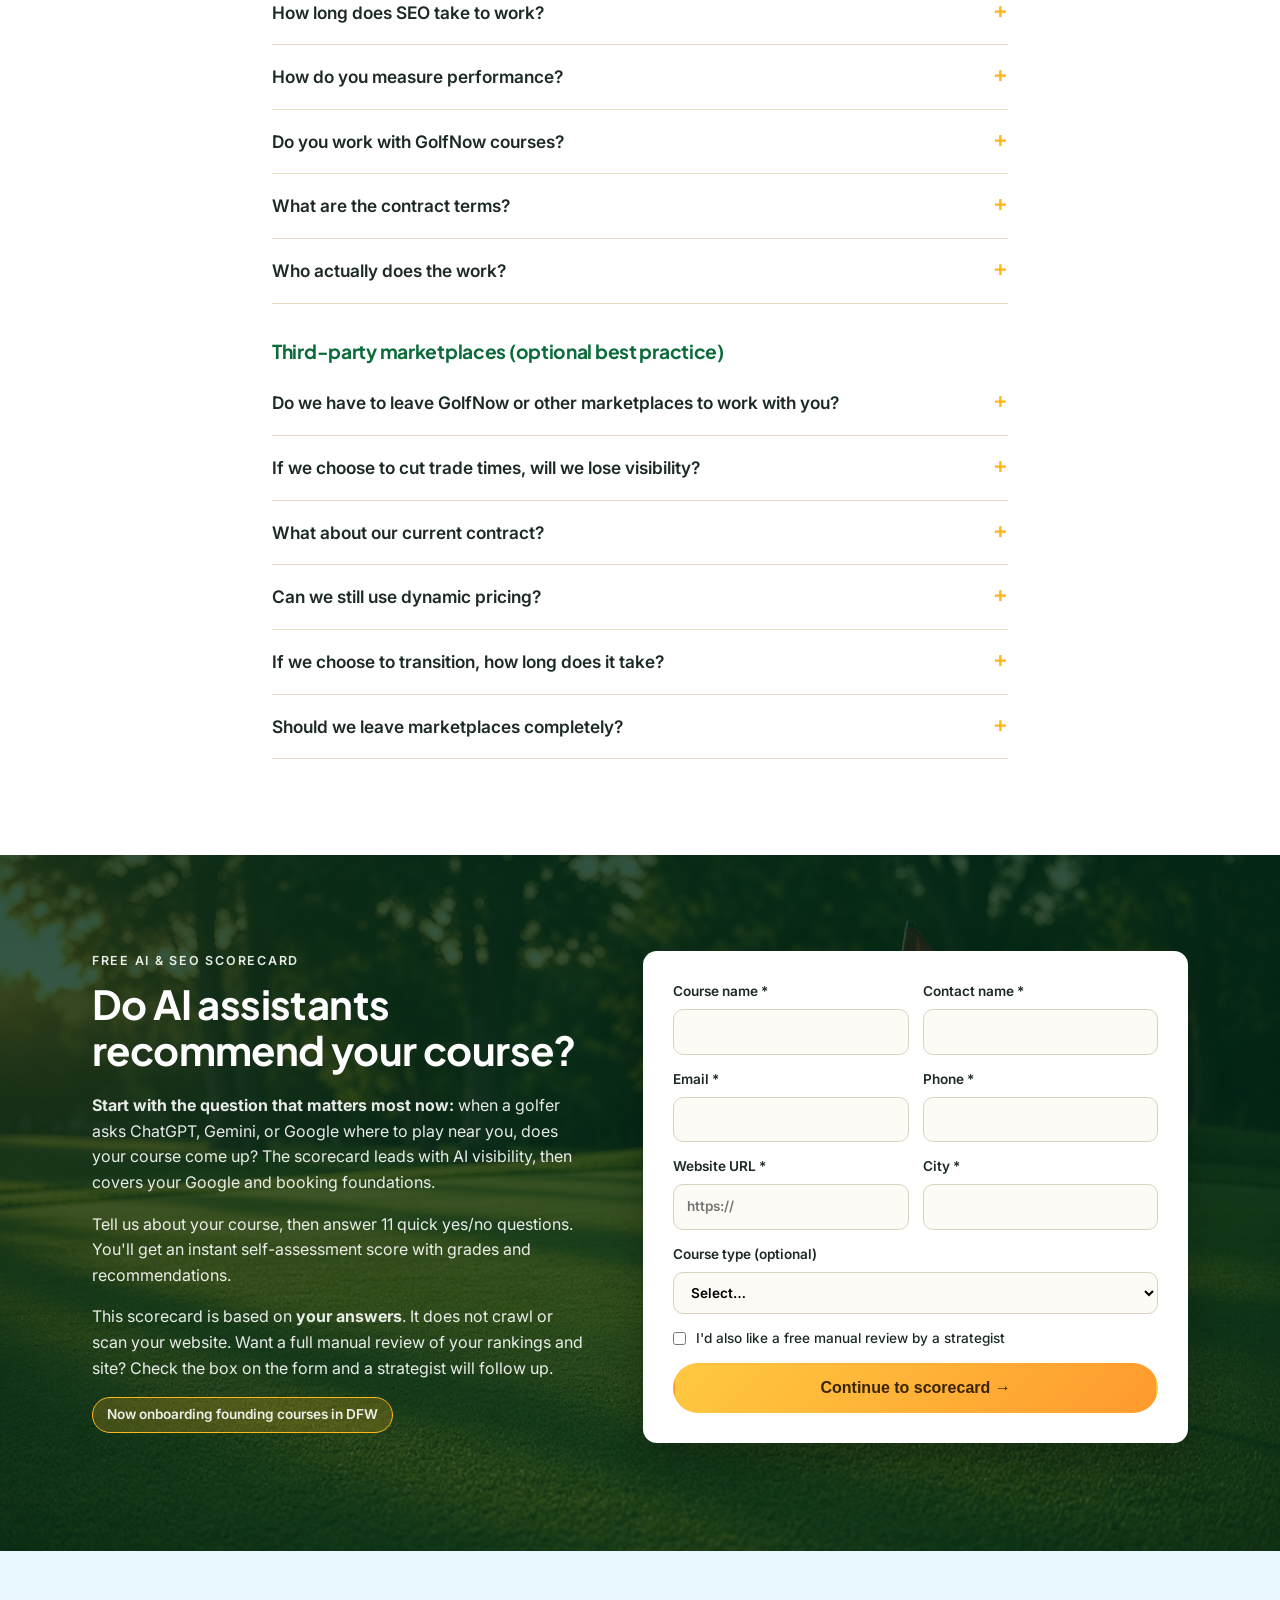
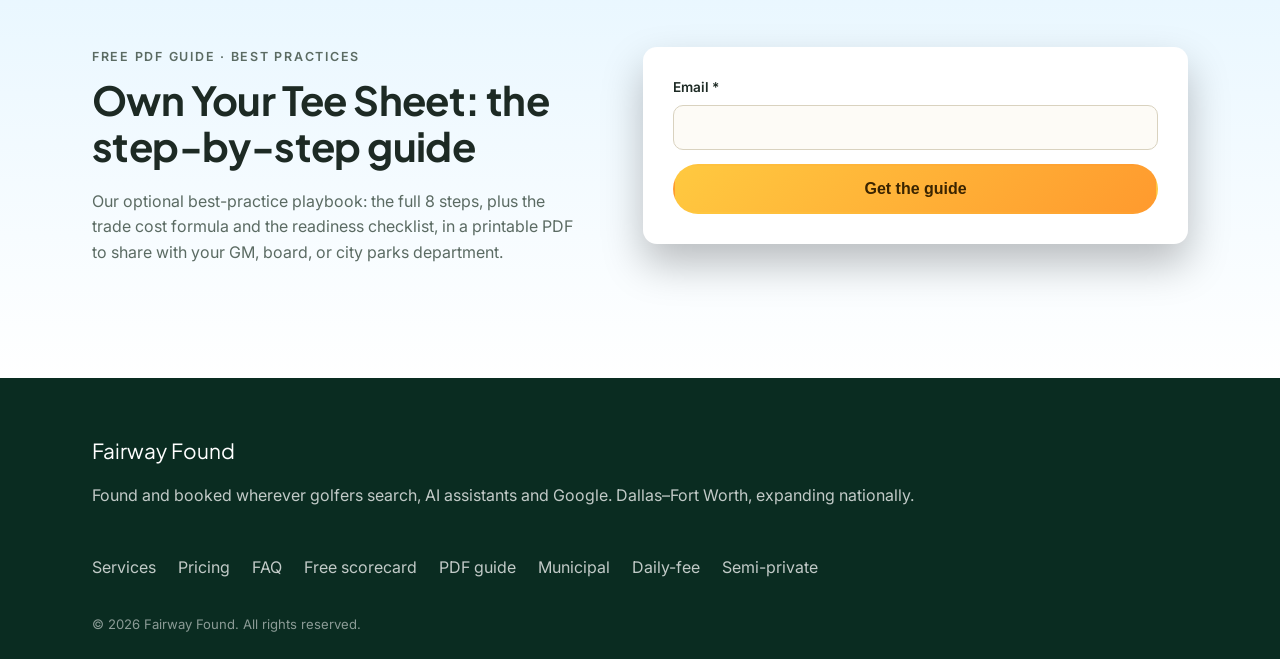
==== commit 737a969c: "Fix layout: nav no-wrap, footer nav wrap (mobile overflow), mobile table sizing; swap Fraunces for P" ====
--- a/index.html
+++ b/index.html
@@ -20,7 +20,7 @@
 ]}
 </script>
 <link rel="preconnect" href="https://fonts.googleapis.com"><link rel="preconnect" href="https://fonts.gstatic.com" crossorigin>
-<link href="https://fonts.googleapis.com/css2?family=Fraunces:opsz,wght@9..144,500;9..144,600&family=Inter:wght@400;500;600&display=swap" rel="stylesheet">
+<link href="https://fonts.googleapis.com/css2?family=Plus+Jakarta+Sans:wght@500;600;700;800&family=Inter:wght@400;500;600;700&display=swap" rel="stylesheet">
 <link rel="stylesheet" href="styles.css">
 </head>
 <body>
--- a/styles.css
+++ b/styles.css
@@ -1,12 +1,12 @@
 :root{--green:#0b6b3a;--green2:#12924a;--cream:#f2fbf5;--gold:#ffb81c;--coral:#ff6b5b;--sky:#1e9be8;--ink:#1d2a24;--muted:#5b6b63;--r:14px}
 *{box-sizing:border-box}html{scroll-behavior:smooth;scroll-padding-top:70px}
-body{margin:0;font-family:Inter,system-ui,sans-serif;color:var(--ink);line-height:1.6;background:#fff}
-h1,h2,h3{font-family:Fraunces,Georgia,serif;line-height:1.15;margin:0 0 .5em}
+body{margin:0;font-family:Inter,system-ui,-apple-system,"Segoe UI",Arial,sans-serif;color:var(--ink);line-height:1.6;background:#fff}
+h1,h2,h3{font-family:"Plus Jakarta Sans",Inter,system-ui,-apple-system,"Segoe UI",Arial,sans-serif;font-weight:700;letter-spacing:-.015em;line-height:1.15;margin:0 0 .5em}
 h1{font-size:clamp(2.3rem,5.5vw,4rem)}h2{font-size:clamp(1.7rem,3.5vw,2.5rem);max-width:720px}h3{font-size:1.2rem}
 a{color:inherit}.wrap{max-width:1140px;margin:0 auto;padding:0 22px}.narrow{max-width:780px}
 .nav{position:sticky;top:0;z-index:50;background:rgba(6,74,40,.92);backdrop-filter:blur(6px);color:#fff}
 .nav-inner{display:flex;align-items:center;justify-content:space-between;height:66px}
-.logo{display:flex;gap:10px;align-items:center;text-decoration:none;font-family:Fraunces,serif;font-size:1.3rem;font-weight:600}
+.logo{display:flex;gap:10px;align-items:center;text-decoration:none;font-family:"Plus Jakarta Sans",Inter,system-ui,sans-serif;font-size:1.3rem;font-weight:600}
 .links{display:flex;gap:24px;align-items:center}.links a{text-decoration:none;font-size:.93rem;opacity:.9}.links a:hover{opacity:1;color:var(--gold)}
 .menu-btn{display:none;background:none;border:0;color:#fff;font-size:1.6rem;cursor:pointer}
 .btn{display:inline-block;padding:14px 26px;border-radius:999px;font-weight:600;text-decoration:none;border:2px solid transparent;cursor:pointer;font-size:1rem;transition:.2s}
@@ -16,7 +16,7 @@
 .btn-outline{border-color:var(--green);color:var(--green)}.btn-outline:hover{background:var(--green);color:#fff}
 .hero{position:relative;color:#fff;padding:150px 0 200px;overflow:hidden;min-height:88vh}
 .hero-art{position:absolute;bottom:0;left:0;width:100%;height:55%}
-.hero-inner{position:relative}.hero h1 em{color:var(--gold);font-style:italic}
+.hero-inner{position:relative}.hero h1 em{color:var(--gold);font-style:normal}
 .lead{font-size:1.18rem;max-width:620px;opacity:.9}.cta-row{display:flex;gap:14px;flex-wrap:wrap;margin-top:28px}
 .badge{display:inline-block;background:rgba(201,165,76,.15);border:1px solid var(--gold);color:var(--gold);padding:6px 14px;border-radius:999px;font-size:.85rem;font-weight:600;margin:0 0 22px}
 .section{padding:96px 0}.cream{background:var(--cream)}.green{background:var(--green);color:#fff}
@@ -26,14 +26,14 @@
 .card p{color:var(--muted);margin:0}.cream .card{border-color:#e6dcc3}
 .card.icon span{display:grid;place-items:center;width:46px;height:46px;border-radius:12px;background:var(--cream);color:var(--green);font-size:1.3rem;margin-bottom:16px;border:1px solid var(--gold)}
 .steps{list-style:none;padding:0;display:grid;grid-template-columns:repeat(4,1fr);gap:22px;margin-top:40px}
-.steps li{border-top:2px solid var(--gold);padding-top:18px}.steps b{color:var(--gold);font-family:Fraunces,serif;font-size:1.6rem}.steps p{opacity:.85;margin:0}
+.steps li{border-top:2px solid var(--gold);padding-top:18px}.steps b{color:var(--gold);font-family:"Plus Jakarta Sans",Inter,system-ui,sans-serif;font-size:1.6rem}.steps p{opacity:.85;margin:0}
 .split{display:grid;grid-template-columns:1fr 1.1fr;gap:56px;align-items:start}.split p{color:var(--muted)}.green .split p{color:rgba(255,255,255,.85)}
 .checks{list-style:none;padding:0;margin:0;display:grid;gap:14px}
 .checks li{background:var(--cream);border-radius:var(--r);padding:16px 18px 16px 52px;position:relative;color:var(--muted)}
 .checks li::before{content:"✓";position:absolute;left:18px;top:15px;width:22px;height:22px;border-radius:50%;background:var(--green);color:var(--gold);display:grid;place-items:center;font-size:.8rem}
 .checks b{display:block;color:var(--ink)}
 .pricing{align-items:stretch}.plan{background:#fff;border-radius:var(--r);padding:34px 28px;border:1px solid #e6dcc3;display:flex;flex-direction:column;position:relative}
-.plan .price{font-family:Fraunces,serif;font-size:2.6rem;margin:6px 0 0;color:var(--green)}.price span{font-size:1rem;color:var(--muted)}
+.plan .price{font-family:"Plus Jakarta Sans",Inter,system-ui,sans-serif;font-size:2.6rem;margin:6px 0 0;color:var(--green)}.price span{font-size:1rem;color:var(--muted)}
 .plus{font-weight:600;color:var(--green2);margin:4px 0}.term{color:var(--muted);font-size:.9rem;margin:4px 0 0}
 .plan ul{padding-left:18px;color:var(--muted);flex:1;margin:18px 0 24px}.plan .btn{text-align:center}
 .featured{background:var(--green);color:#fff;border:2px solid var(--gold);transform:scale(1.04);box-shadow:0 20px 40px rgba(15,61,46,.25)}
@@ -48,8 +48,8 @@
 .form input:focus,.form textarea:focus{outline:2px solid var(--gold);border-color:transparent}
 .row{display:grid;grid-template-columns:1fr 1fr;gap:14px}.thanks{text-align:center;padding:40px 10px}.thanks p{color:var(--muted)}
 .footer{background:#0a2c21;color:rgba(255,255,255,.75);padding:56px 0 24px}
-.foot-inner{display:flex;justify-content:space-between;gap:30px;flex-wrap:wrap}.logo-text{font-family:Fraunces,serif;font-size:1.3rem;color:#fff}
-.footer nav{display:flex;gap:22px}.footer a{text-decoration:none}.footer a:hover{color:var(--gold)}.copy{font-size:.82rem;margin-top:34px;opacity:.7}
+.foot-inner{display:flex;justify-content:space-between;gap:30px;flex-wrap:wrap}.logo-text{font-family:"Plus Jakarta Sans",Inter,system-ui,sans-serif;font-size:1.3rem;color:#fff}
+.footer nav{display:flex;flex-wrap:wrap;gap:12px 22px}.footer a{text-decoration:none}.footer a:hover{color:var(--gold)}.copy{font-size:.82rem;margin-top:34px;opacity:.7}
 @media(max-width:900px){.four{grid-template-columns:1fr 1fr}.three,.steps{grid-template-columns:1fr 1fr}.pricing{grid-template-columns:1fr}.featured{transform:none}.split{grid-template-columns:1fr;gap:30px}}
 @media(max-width:760px){.menu-btn{display:block}.links{display:none;position:absolute;top:66px;left:0;right:0;background:var(--green);flex-direction:column;padding:20px;gap:16px}.links.open{display:flex}
 .four,.three,.steps,.row{grid-template-columns:1fr}.section{padding:70px 0}.hero{padding:80px 0 150px}}
@@ -89,13 +89,13 @@
 .sr{position:absolute;width:1px;height:1px;overflow:hidden;clip:rect(0 0 0 0)}
 .playbook{list-style:none;padding:0;margin:40px 0;display:grid;grid-template-columns:1fr 1fr;gap:20px;counter-reset:none}
 .playbook li{display:flex;gap:18px;background:#fff;border-radius:var(--r);padding:22px;border:1px solid #e6dcc3;border-left:5px solid var(--green2)}
-.playbook li>b{flex:none;display:grid;place-items:center;width:44px;height:44px;border-radius:50%;background:linear-gradient(135deg,#ffc940,#ff6b5b);color:#fff;font-family:Fraunces,serif;font-size:1.3rem}
+.playbook li>b{flex:none;display:grid;place-items:center;width:44px;height:44px;border-radius:50%;background:linear-gradient(135deg,#ffc940,#ff6b5b);color:#fff;font-family:"Plus Jakarta Sans",Inter,system-ui,sans-serif;font-size:1.3rem}
 .playbook p{margin:0;color:var(--muted)}.playbook a{color:var(--green2);font-weight:600}
 .formula{background:var(--cream);border-left:4px solid var(--gold);padding:16px 18px;border-radius:10px;font-size:.92rem;color:var(--ink)!important}
 .calc{border:1px solid #e6dcc3}
 .results{display:grid;grid-template-columns:1fr 1fr;gap:12px;margin:8px 0 18px}
 .results div{background:var(--cream);border-radius:12px;padding:14px}.results span{display:block;font-size:.8rem;color:var(--muted)}
-.results strong{font-family:Fraunces,serif;font-size:1.5rem;color:var(--green)}
+.results strong{font-family:"Plus Jakarta Sans",Inter,system-ui,sans-serif;font-size:1.5rem;color:var(--green)}
 .results .total{grid-column:1/-1;background:linear-gradient(135deg,#0b7a40,#065a30);color:#fff}.results .total span{color:rgba(255,255,255,.8)}.results .total strong{color:#ffd36b;font-size:2.1rem}
 .fund ul{margin:6px 0 0;padding-left:20px;color:var(--muted)}
 .form select{display:block;width:100%;margin-top:6px;padding:11px 13px;border:1px solid #d9d2bf;border-radius:10px;font:inherit;background:#fdfbf6}
@@ -112,7 +112,7 @@
 .faq-h{margin-top:36px;color:var(--green)}
 .q{display:flex;justify-content:space-between;gap:12px;align-items:center;padding:10px 0;border-bottom:1px solid #eee;font-size:.92rem}
 .q fieldset{border:0;padding:0;margin:0;display:flex;gap:6px;flex:none}.q legend{float:left;padding:0}.q label{margin:0;display:inline-flex;gap:4px;align-items:center;font-weight:600}.q input{width:auto;margin:0}
-.grade{display:flex;align-items:center;gap:18px;margin-bottom:14px}.grade b{display:grid;place-items:center;width:84px;height:84px;border-radius:50%;font-family:Fraunces,serif;font-size:2.4rem;color:#fff;background:linear-gradient(135deg,#ffc940,#ff6b5b)}
+.grade{display:flex;align-items:center;gap:18px;margin-bottom:14px}.grade b{display:grid;place-items:center;width:84px;height:84px;border-radius:50%;font-family:"Plus Jakarta Sans",Inter,system-ui,sans-serif;font-size:2.4rem;color:#fff;background:linear-gradient(135deg,#ffc940,#ff6b5b)}
 .recs{padding-left:0;list-style:none;display:grid;gap:8px}.recs li{padding:10px 12px;border-radius:10px;font-size:.9rem}.recs .ok{background:#e1f7ea}.recs .fix{background:#fff1ee}
 .dd{position:relative}.dd-menu{display:none;position:absolute;top:100%;left:-10px;background:var(--green);padding:10px;border-radius:10px;flex-direction:column;gap:8px;min-width:150px}.dd:hover .dd-menu,.dd:focus-within .dd-menu{display:flex}
 .page-hero{padding:130px 0 110px;min-height:auto}
@@ -123,3 +123,6 @@
 .compare th,.compare td{padding:12px 14px;border-bottom:1px solid #eee;text-align:left;vertical-align:top}
 .compare thead th{background:var(--green2,#0f3d2e);color:#fff}
 .compare td:last-child{font-weight:600;color:var(--green2,#0f3d2e)}
+.links a,.logo{white-space:nowrap}.links{gap:18px}
+@media(max-width:1100px) and (min-width:761px){.links{gap:12px}.links a{font-size:.85rem}}
+@media(max-width:760px){.compare{font-size:.85rem}.compare th,.compare td{padding:10px 8px}}
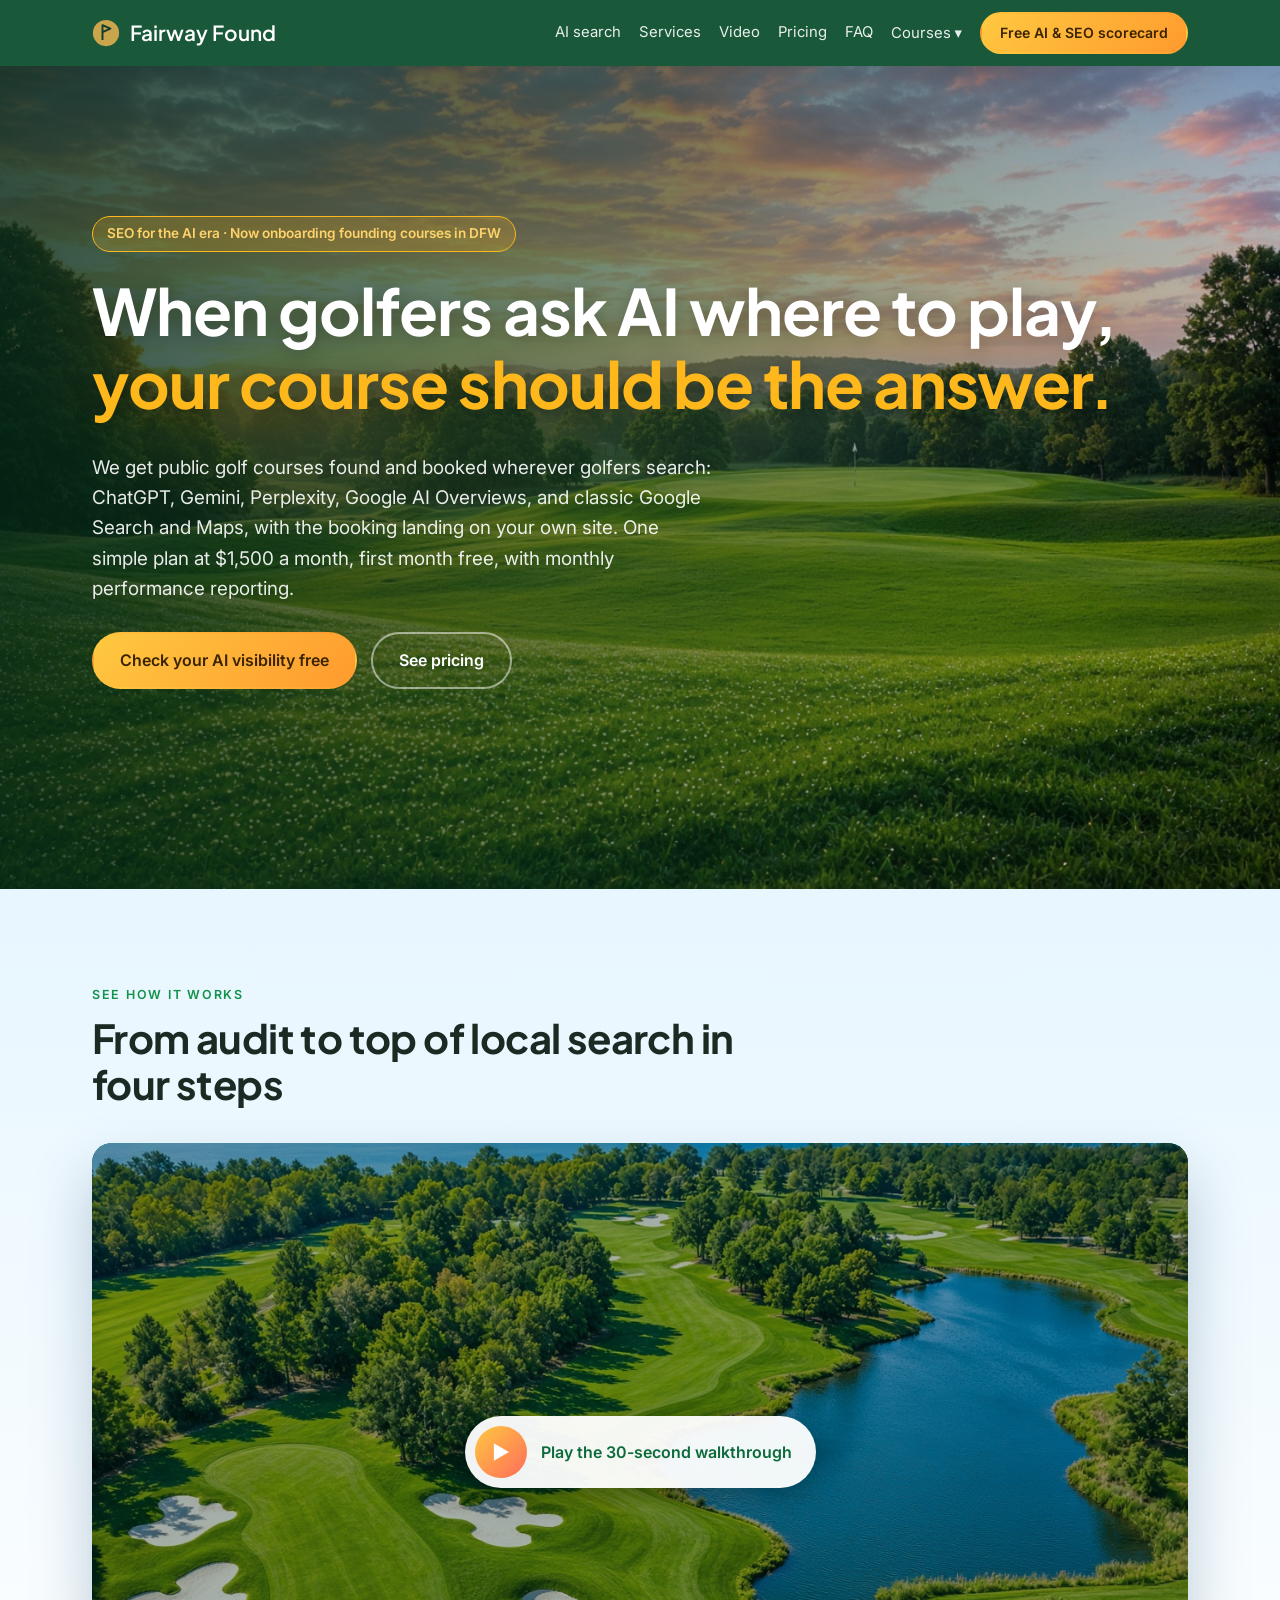
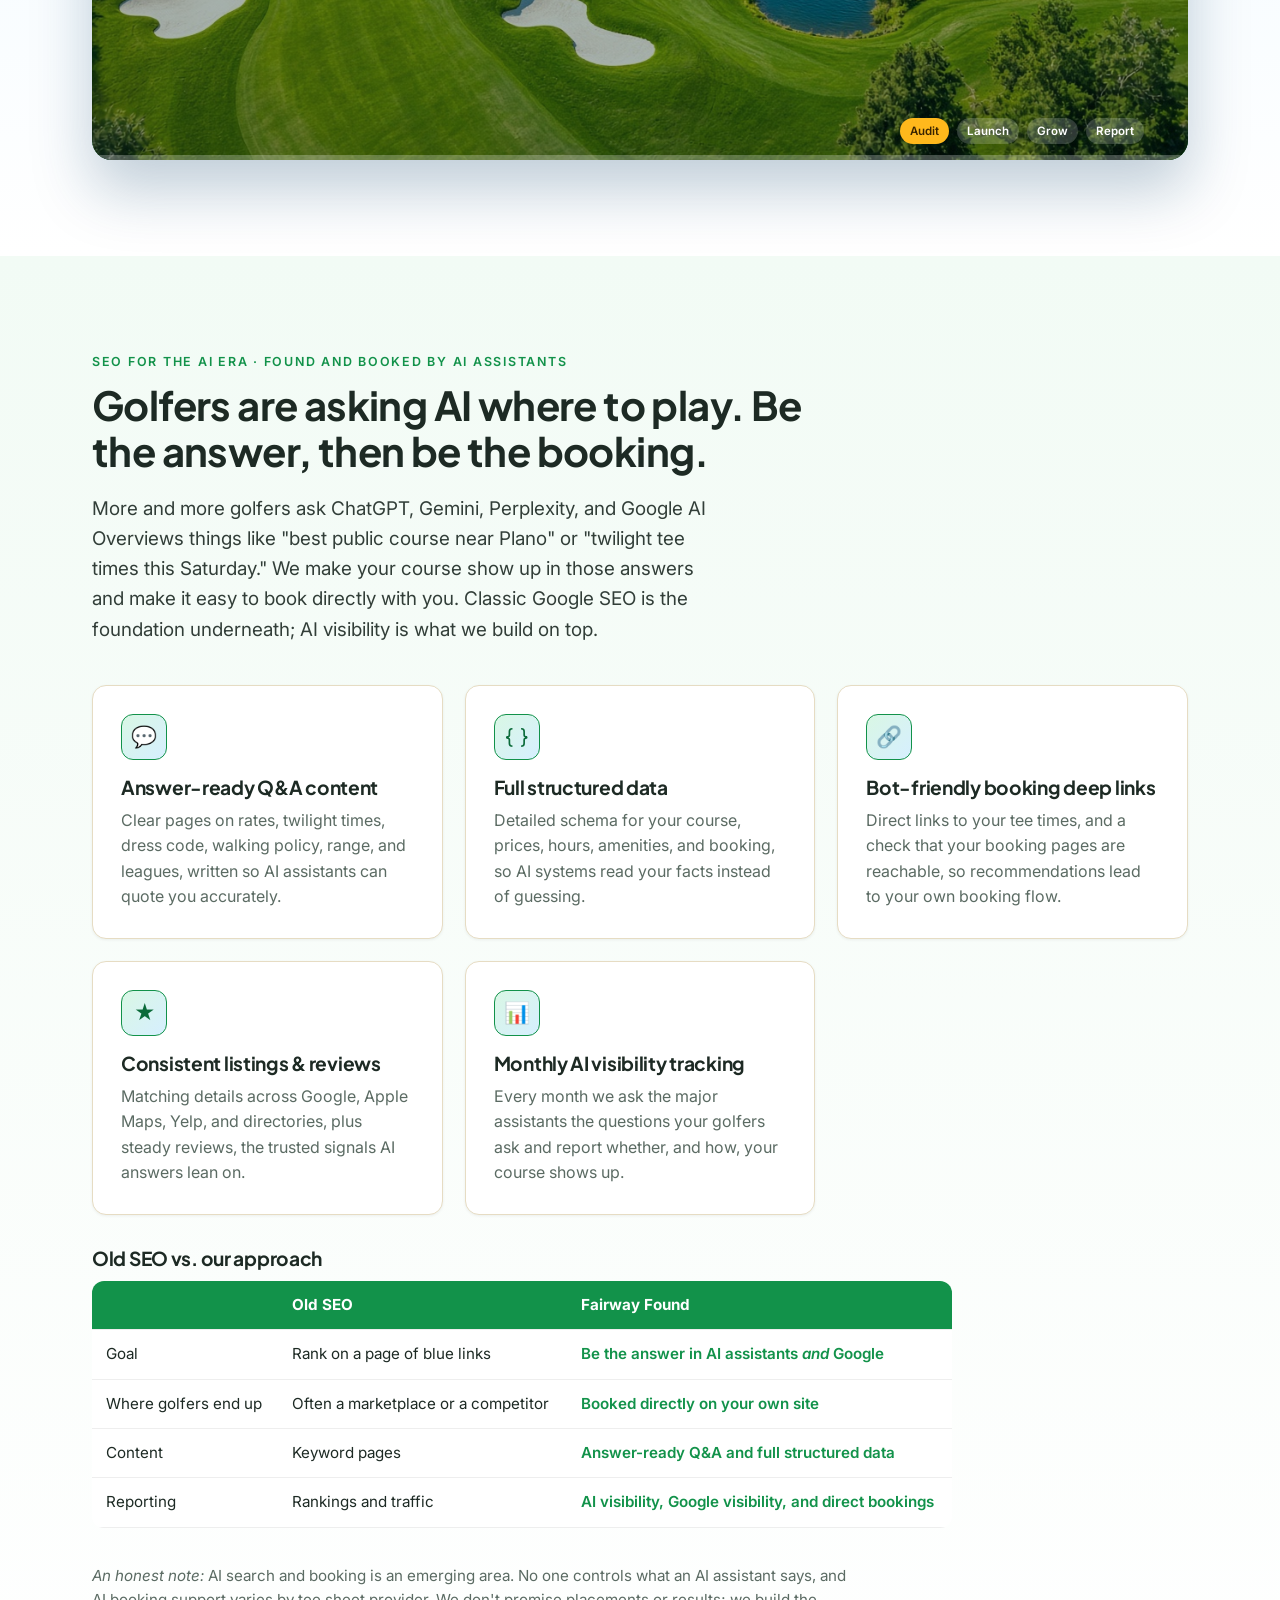
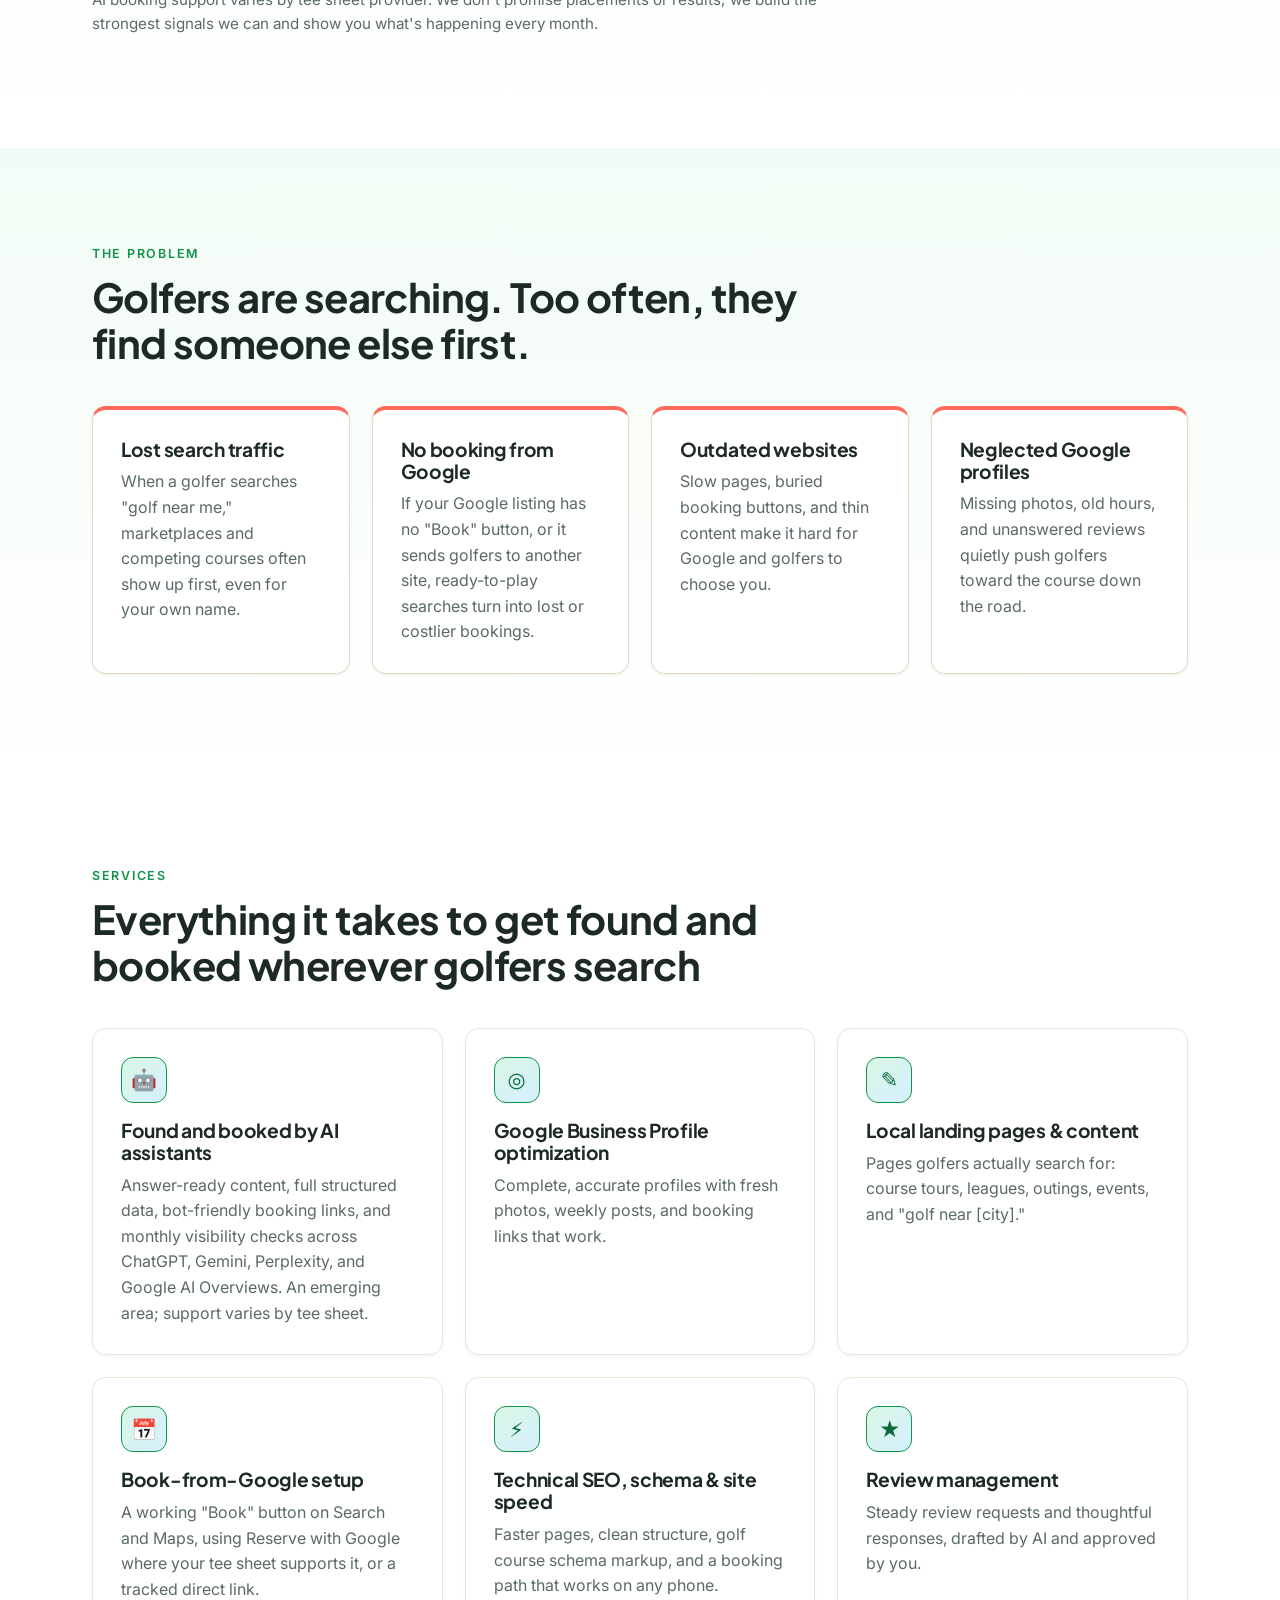
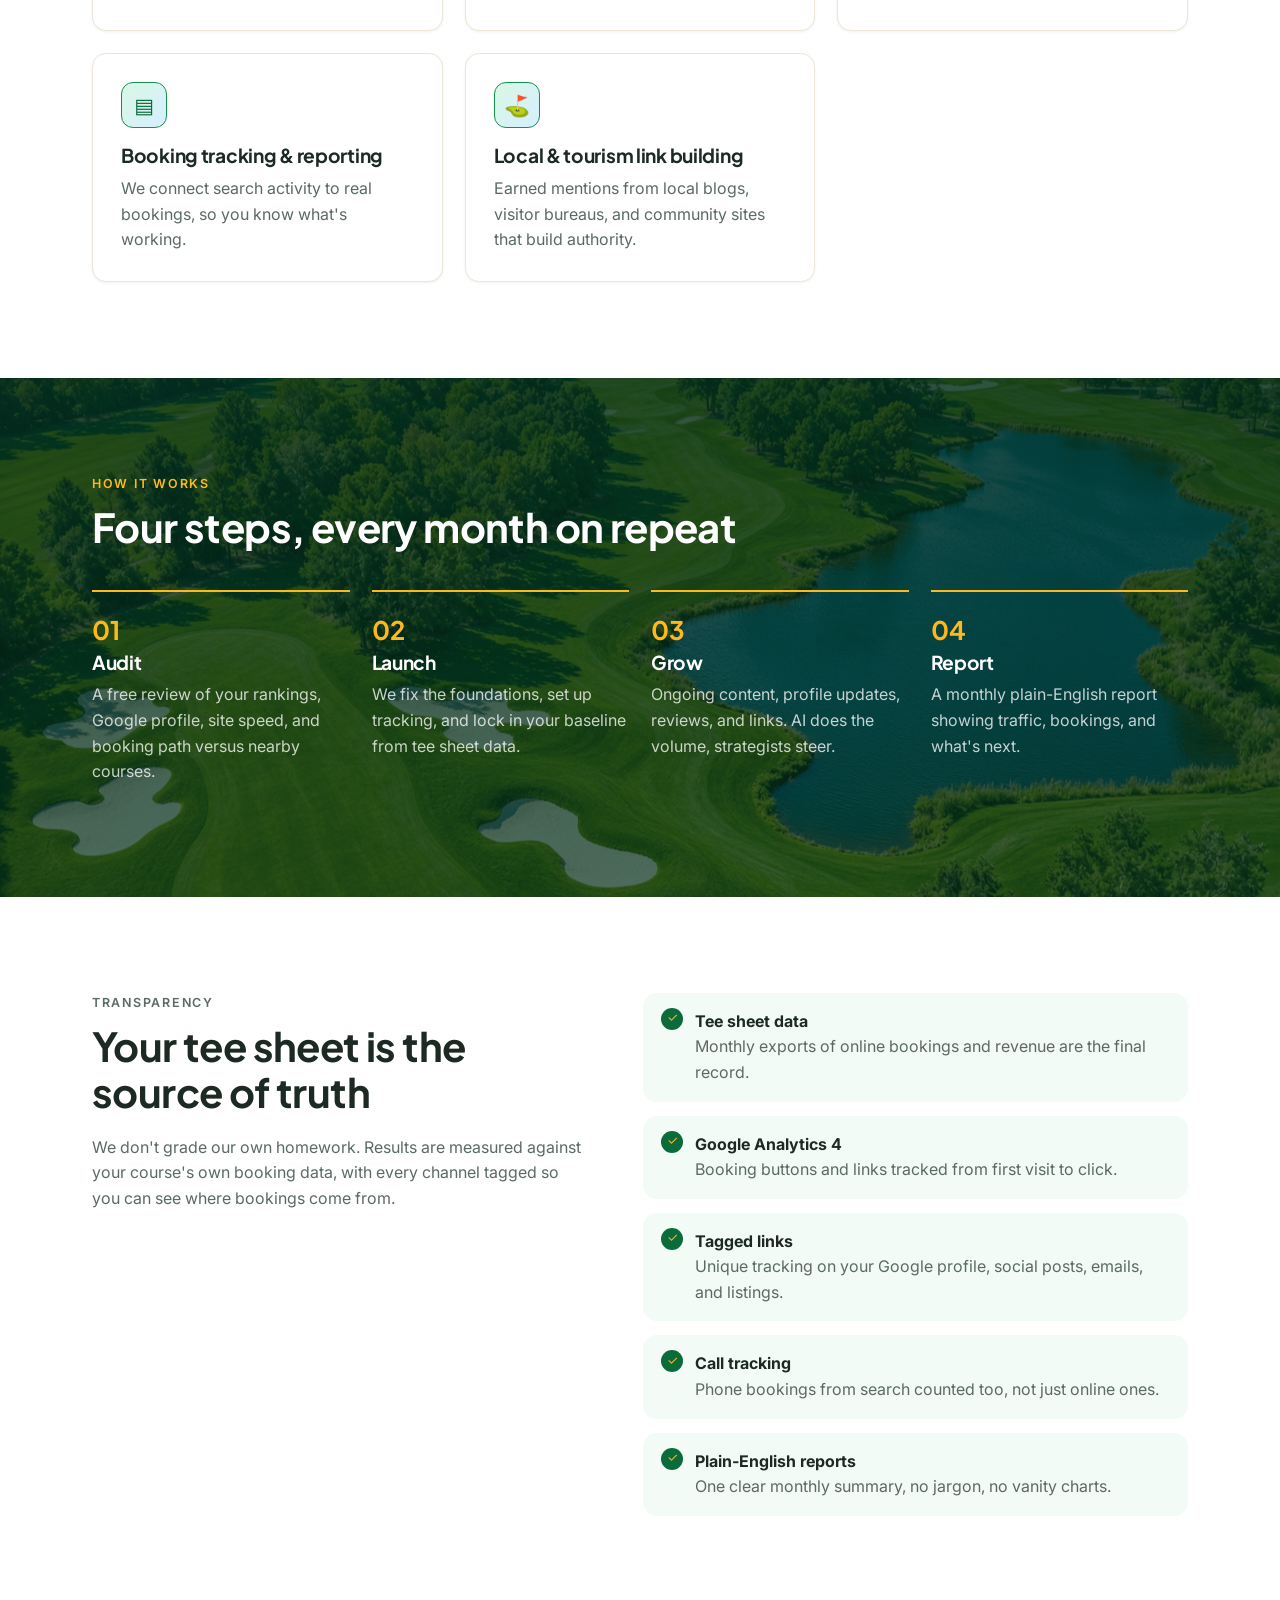
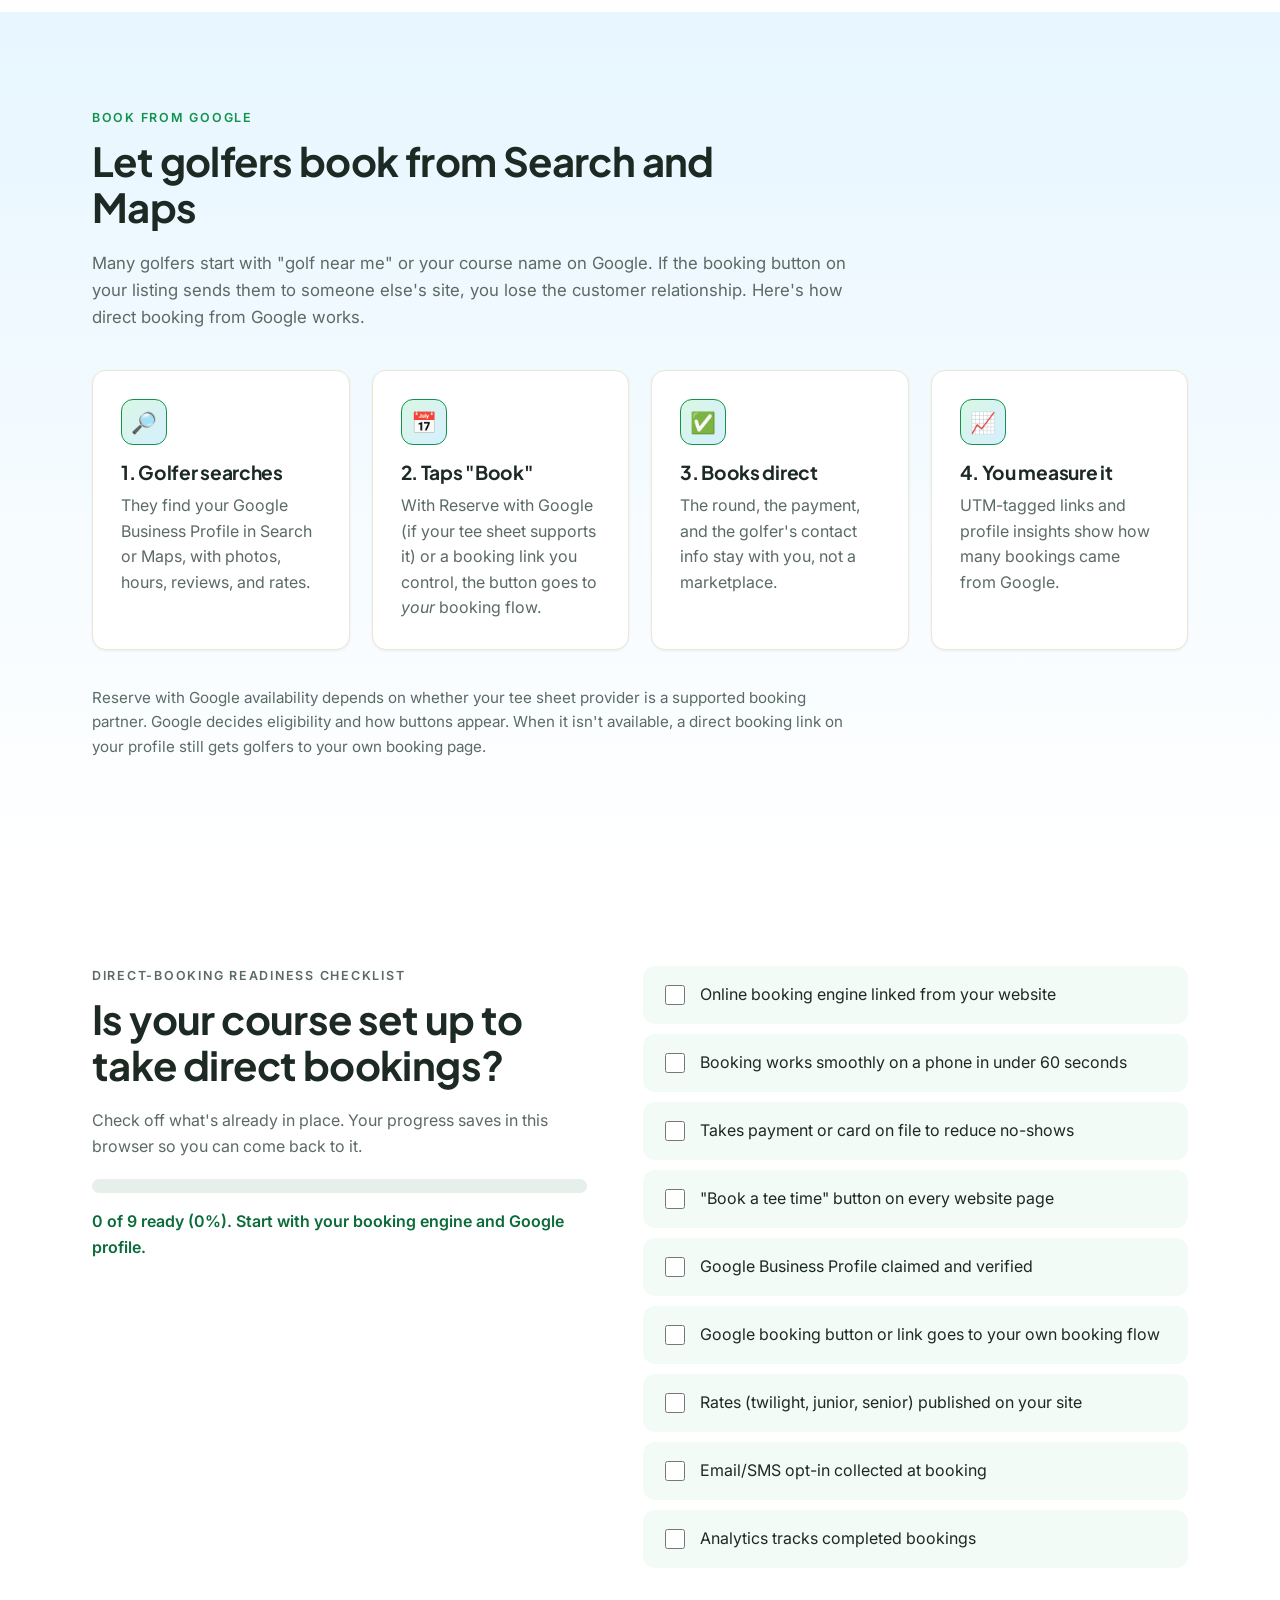
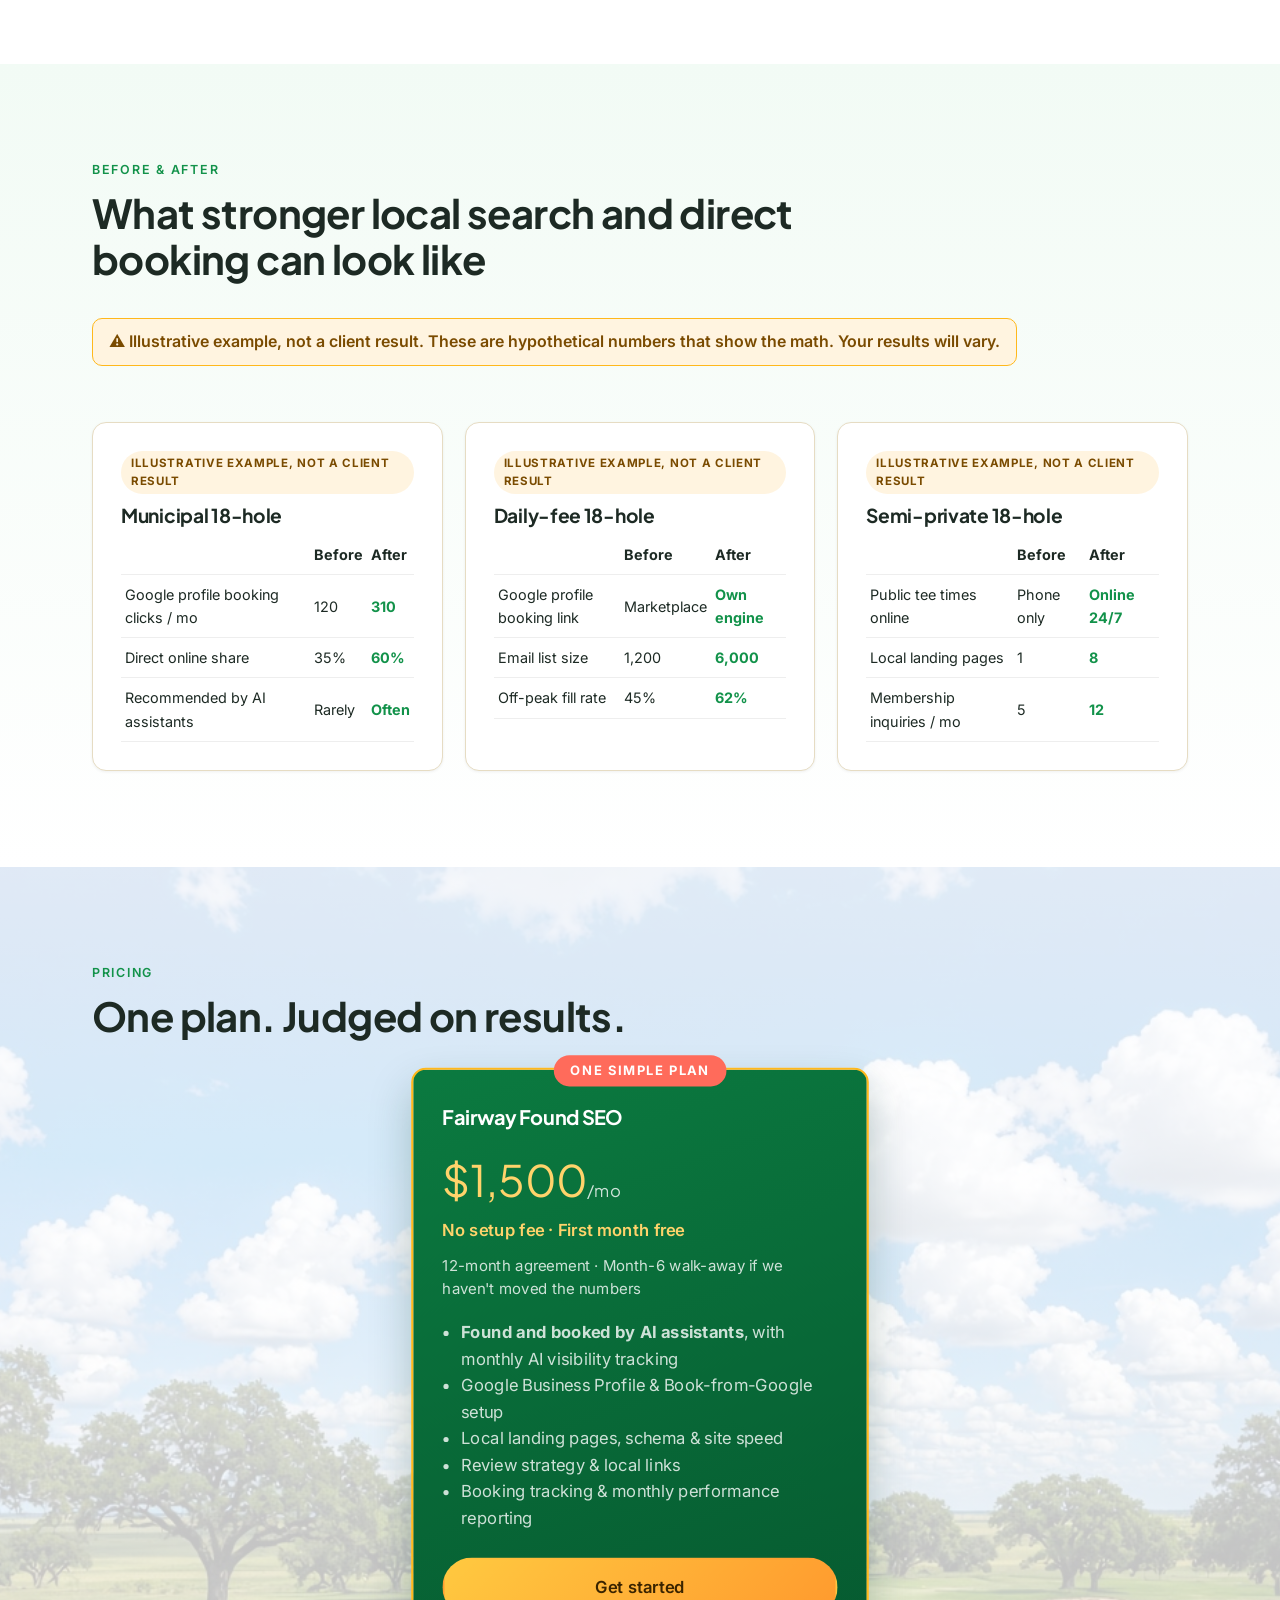
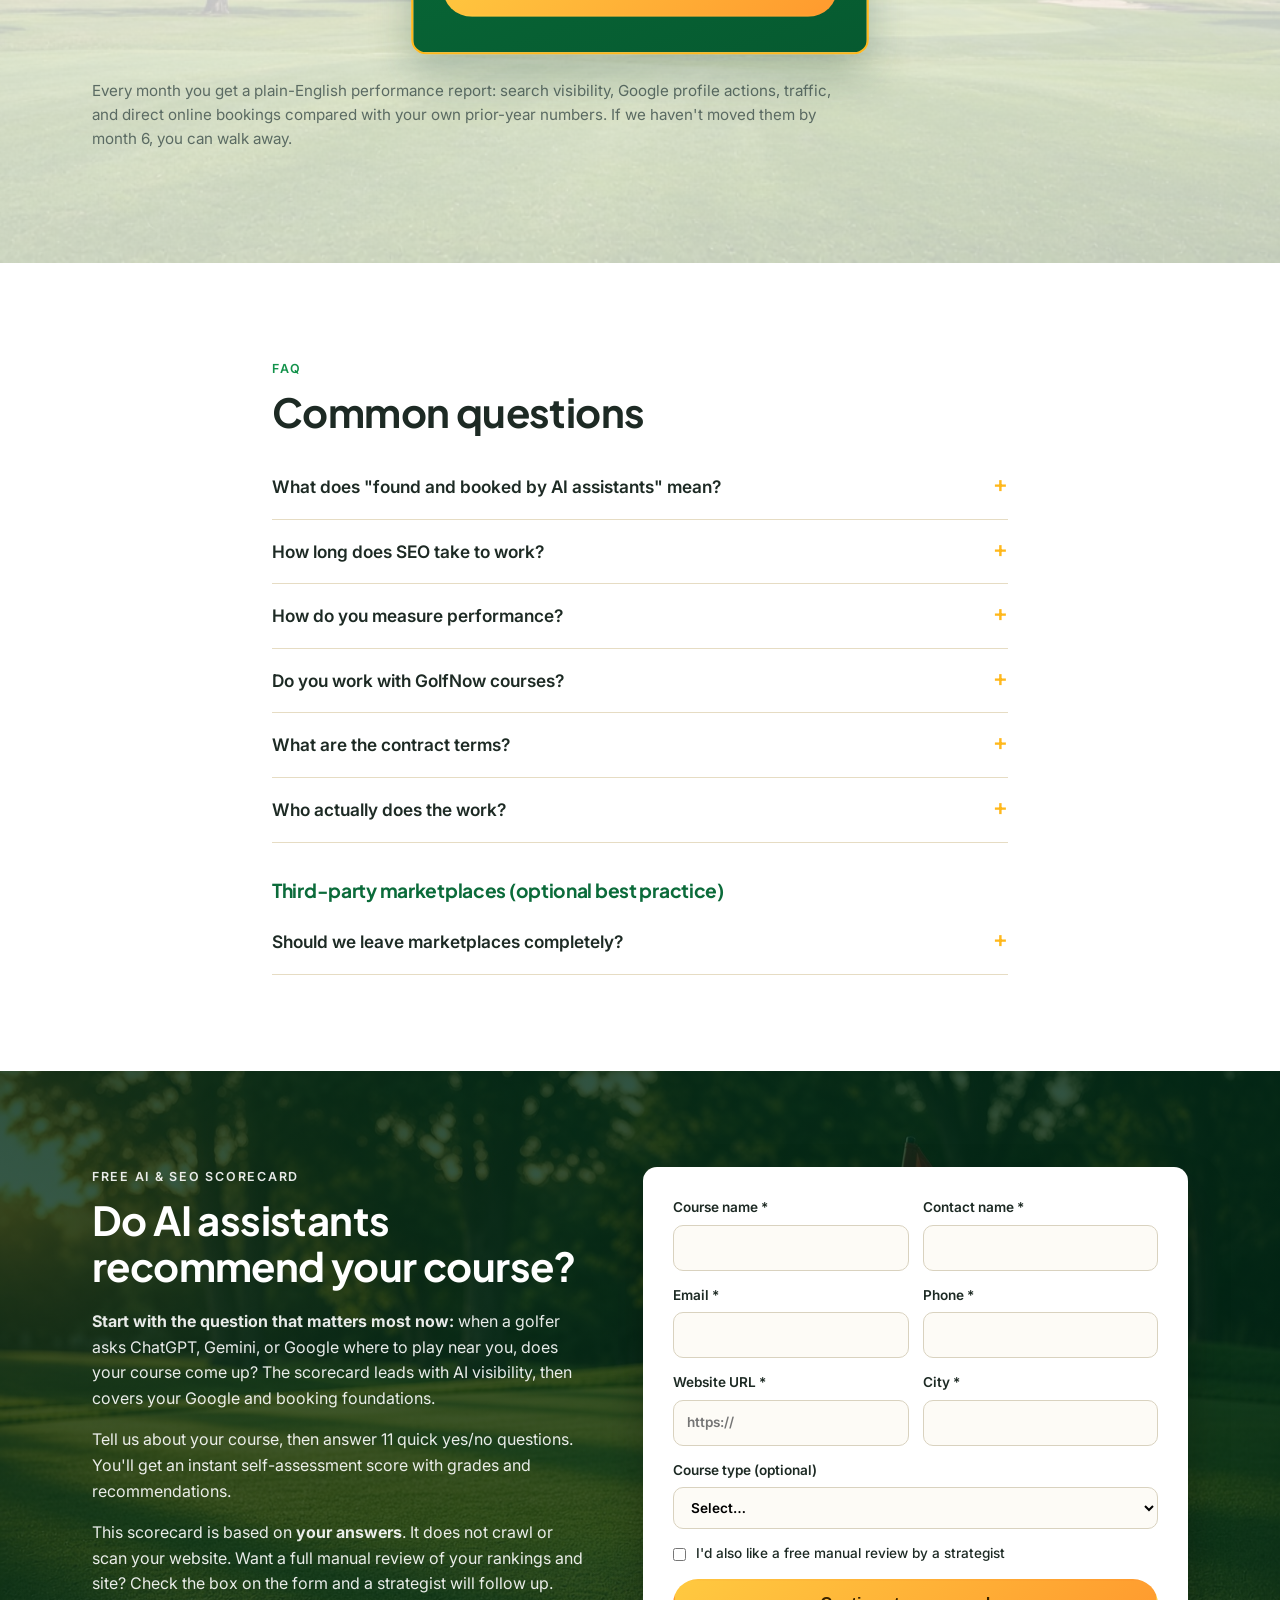
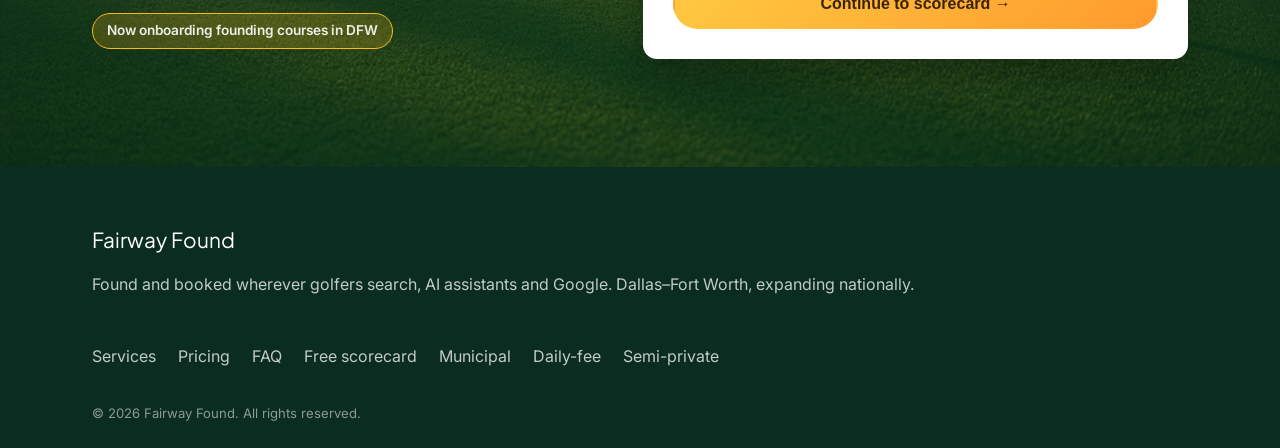
==== commit 101122c4: "Remove trade-time/tee sheet ownership content (playbook, calculator, PDF guide, FAQs, links); 'SEO f" ====
--- a/index.html
+++ b/index.html
@@ -15,8 +15,7 @@
 {"@context":"https://schema.org","@type":"FAQPage","mainEntity":[
 {"@type":"Question","name":"What does 'found and booked by AI assistants' mean?","acceptedAnswer":{"@type":"Answer","text":"Golfers increasingly ask ChatGPT, Gemini, Perplexity, and Google AI Overviews where to play and when to book. We make your course's information clear, consistent, and machine-readable so those assistants can recommend you and send golfers to your own booking page. It's an emerging area: no one controls what AI assistants say, and booking support varies by tee sheet provider, so we make no guarantees, but we track your visibility every month."}},
 {"@type":"Question","name":"How long does SEO take to work?","acceptedAnswer":{"@type":"Answer","text":"Most courses see meaningful movement in 3–6 months. Quick wins like Google profile fixes can help sooner. Our plan is a 12-month agreement with a month-6 walk-away if we haven't moved the numbers."}},
-{"@type":"Question","name":"How much does Fairway Found cost?","acceptedAnswer":{"@type":"Answer","text":"One plan: $1,500 a month, no setup fee, and your first month is free. 12-month agreement with a month-6 walk-away."}},
-{"@type":"Question","name":"Do we have to leave GolfNow or other marketplaces to work with you?","acceptedAnswer":{"@type":"Answer","text":"No. Our service works alongside any booking setup. Reducing trade times is an optional best practice, never a requirement."}}
+{"@type":"Question","name":"How much does Fairway Found cost?","acceptedAnswer":{"@type":"Answer","text":"One plan: $1,500 a month, no setup fee, and your first month is free. 12-month agreement with a month-6 walk-away."}}
 ]}
 </script>
 <link rel="preconnect" href="https://fonts.googleapis.com"><link rel="preconnect" href="https://fonts.gstatic.com" crossorigin>
@@ -29,7 +28,7 @@
     <a href="#top" class="logo"><svg viewBox="0 0 32 32" width="28" height="28" aria-hidden="true"><circle cx="16" cy="16" r="15" fill="#c9a54c"/><path d="M12 24V7l9 4-9 4" fill="none" stroke="#0f3d2e" stroke-width="2.2" stroke-linejoin="round"/></svg><span data-brand>Fairway Found</span></a>
     <button class="menu-btn" aria-label="Open menu" aria-expanded="false">☰</button>
     <nav class="links">
-      <a href="#ai">AI search</a><a href="#services">Services</a><a href="#explainer">Video</a><a href="#own">Playbook</a><a href="#calculator">Calculator</a><a href="#pricing">Pricing</a><a href="#faq">FAQ</a><span class="dd"><a href="municipal.html">Courses ▾</a><span class="dd-menu"><a href="municipal.html">Municipal</a><a href="daily-fee.html">Daily-fee</a><a href="semi-private.html">Semi-private</a></span></span><a href="#guide">Guide</a>
+      <a href="#ai">AI search</a><a href="#services">Services</a><a href="#explainer">Video</a><a href="#pricing">Pricing</a><a href="#faq">FAQ</a><span class="dd"><a href="municipal.html">Courses ▾</a><span class="dd-menu"><a href="municipal.html">Municipal</a><a href="daily-fee.html">Daily-fee</a><a href="semi-private.html">Semi-private</a></span></span>
       <a href="#audit" class="btn btn-gold sm">Free AI &amp; SEO scorecard</a>
     </nav>
   </div>
@@ -37,7 +36,7 @@
 
 <section class="hero bg" style="--bg:url(images/sunrise.jpg)">
     <div class="wrap hero-inner">
-    <p class="badge">Now onboarding founding courses in DFW · Founding rate available</p>
+    <p class="badge">SEO for the AI era · Now onboarding founding courses in DFW</p>
     <h1>When golfers ask AI where to play, <em>your course should be the answer.</em></h1>
     <p class="lead">We get public golf courses found and booked wherever golfers search: ChatGPT, Gemini, Perplexity, Google AI Overviews, and classic Google Search and Maps, with the booking landing on your own site. One simple plan at $1,500 a month, first month free, with monthly performance reporting.</p>
     <div class="cta-row"><a href="#audit" class="btn btn-gold">Check your AI visibility free</a><a href="#pricing" class="btn btn-ghost">See pricing</a></div>
@@ -69,7 +68,7 @@
 
 <section id="ai" class="section cream">
   <div class="wrap">
-    <p class="eyebrow">A new approach · Found and booked by AI assistants</p>
+    <p class="eyebrow">SEO for the AI era · Found and booked by AI assistants</p>
     <h2>Golfers are asking AI where to play. Be the answer, then be the booking.</h2>
     <p class="lead">More and more golfers ask ChatGPT, Gemini, Perplexity, and Google AI Overviews things like "best public course near Plano" or "twilight tee times this Saturday." We make your course show up in those answers and make it easy to book directly with you. Classic Google SEO is the foundation underneath; AI visibility is what we build on top.</p>
     <div class="grid three">
@@ -150,51 +149,6 @@
   </div>
 </section>
 
-<section id="own" class="section cream">
-  <div class="wrap">
-    <p class="eyebrow">Best-practice playbook · optional</p>
-    <h2>Recommended: take more ownership of your tee sheet</h2>
-    <p class="sub">Our service is SEO, and it works whether or not you use third-party booking marketplaces. Many public courses trade tee times for software or distribution, and that can make sense. As a best practice, not a requirement, we recommend knowing what those trades cost and steering more bookings to your own site over time. Here's the step-by-step path for courses that want to, at whatever pace fits them.</p>
-    <ol class="playbook">
-      <li><b>1</b><div><h3>Audit your current agreements</h3><p>Pull every marketplace and tee sheet contract. Note how many trade rounds you give, which days and times, renewal dates, notice periods, and any exclusivity or early-exit terms. Have your attorney review them before you make changes.</p></div></li>
-      <li><b>2</b><div><h3>Measure what trade times really cost</h3><p>Multiply trade rounds by your rack rate, then add per-round or booking fees. Use our <a href="#calculator">calculator</a> below. This number becomes your budget for doing it yourself.</p></div></li>
-      <li><b>3</b><div><h3>Set up or optimize your own booking engine</h3><p>Make sure your tee sheet's online booking is fast, mobile-first, takes payment or a card on file, and is linked from every page of your website in two taps or fewer.</p></div></li>
-      <li><b>4</b><div><h3>Turn on booking from Google</h3><p>Claim and complete your Google Business Profile, add your direct booking link, and check whether your tee sheet provider supports Reserve with Google so golfers can book from Search and Maps.</p></div></li>
-      <li><b>5</b><div><h3>Build SEO and local content</h3><p>Create pages that match how golfers search: "tee times near me," twilight rates, junior and senior rates, leagues, and nearby neighborhoods. Add golf course schema and earn reviews.</p></div></li>
-      <li><b>6</b><div><h3>Grow your email/SMS list and loyalty</h3><p>Every direct booking is a golfer you can reach again. Collect consent at booking and check-in, then send off-peak offers, weather openings, and loyalty perks.</p></div></li>
-      <li><b>7</b><div><h3>Optionally, reduce trade inventory in phases</h3><p>If the numbers support it, and within your contract terms, reduce trade rounds step by step, starting with the times your own channels already fill. Many courses keep some marketplace inventory, and that's fine. Watch utilization and adjust.</p></div></li>
-      <li><b>8</b><div><h3>Track and report every month</h3><p>Measure direct online rounds, revenue, utilization, and cost per booking against your baseline. Move to the next phase only when the numbers support it.</p></div></li>
-    </ol>
-    <div class="cta-row"><a href="#guide" class="btn btn-gold">Download the free PDF guide</a><a href="#calculator" class="btn btn-outline">Calculate your trade cost</a></div>
-    <p class="note">Following this playbook is never a condition of working with us. Our SEO services and fees stand on their own.</p>
-  </div>
-</section>
-
-<section id="calculator" class="section">
-  <div class="wrap split">
-    <div>
-      <p class="eyebrow">Optional tool · Trade time cost calculator</p>
-      <h2>How much are you "paying" in trade times?</h2>
-      <p>Trade rounds aren't free. Each one is a tee time you could have sold at your rate. Knowing the number helps you decide whether your current deals are worth it; keeping them is a valid choice. Enter your numbers below. The defaults are <strong>example values only</strong>, so replace them with yours.</p>
-      <p class="formula"><strong>Formula</strong><br>Annual rounds traded = trade rounds per day × days open per year<br>Value given away = rounds traded × average green + cart fee<br>Fees paid = (rounds traded × per-round fee) + (annual online bookings × per-booking fee)<br><strong>Total annual cost = value given away + fees paid</strong></p>
-      <p class="fine">Assumes each traded round could have been sold at your average rate. Actual recovery depends on demand, so treat this as an upper-bound estimate.</p>
-    </div>
-    <form id="calc" class="form calc" aria-label="Trade time cost calculator">
-      <div class="row"><label>Trade rounds per day<input type="number" min="0" step="1" name="perDay" value="4"></label><label>Days open per year<input type="number" min="0" max="366" name="days" value="320"></label></div>
-      <label>Average green + cart fee (rack rate, $)<input type="number" min="0" step="1" name="rate" value="55"></label>
-      <div class="row"><label>Per-round fee paid, optional ($)<input type="number" min="0" step="0.01" name="roundFee" value="0"></label><label>Per-booking fee paid, optional ($)<input type="number" min="0" step="0.01" name="bookFee" value="0"></label></div>
-      <label>Annual online bookings with that fee, optional<input type="number" min="0" name="bookings" value="0"></label>
-      <div class="results" aria-live="polite">
-        <div><span>Annual rounds traded</span><strong id="r-rounds">–</strong></div>
-        <div><span>Revenue value given away</span><strong id="r-value">–</strong></div>
-        <div><span>Fees paid</span><strong id="r-fees">–</strong></div>
-        <div class="total"><span>Total annual cost</span><strong id="r-total">–</strong></div>
-      </div>
-      <div class="fund"><b>What that could fund</b><ul id="r-fund"></ul></div>
-    </form>
-  </div>
-</section>
-
 <section id="google" class="section sky">
   <div class="wrap">
     <p class="eyebrow">Book from Google</p>
@@ -220,7 +174,7 @@
       <p class="ready-msg" id="ready-msg" aria-live="polite"></p>
     </div>
     <fieldset id="ready" class="checklist"><legend class="sr">Readiness items</legend>
-      <label><input type="checkbox" value="engine"> Online booking engine on your own tee sheet</label>
+      <label><input type="checkbox" value="engine"> Online booking engine linked from your website</label>
       <label><input type="checkbox" value="mobile"> Booking works smoothly on a phone in under 60 seconds</label>
       <label><input type="checkbox" value="payment"> Takes payment or card on file to reduce no-shows</label>
       <label><input type="checkbox" value="button"> "Book a tee time" button on every website page</label>
@@ -229,7 +183,6 @@
       <label><input type="checkbox" value="rates"> Rates (twilight, junior, senior) published on your site</label>
       <label><input type="checkbox" value="consent"> Email/SMS opt-in collected at booking</label>
       <label><input type="checkbox" value="tracking"> Analytics tracks completed bookings</label>
-      <label><input type="checkbox" value="contract"> You know your marketplace notice period and renewal date</label>
     </fieldset>
   </div>
 </section>
@@ -240,7 +193,7 @@
     <h2>What stronger local search and direct booking can look like</h2>
     <p class="disclaimer">⚠ Illustrative example, not a client result. These are hypothetical numbers that show the math. Your results will vary.</p>
     <div class="grid three">
-      <div class="card ba"><span class="tag">Illustrative example, not a client result</span><h3>Municipal 18-hole</h3><table><thead><tr><th></th><th>Before</th><th>After</th></tr></thead><tbody><tr><td>Trade rounds / day</td><td>4</td><td>1</td></tr><tr><td>Direct online share</td><td>35%</td><td>60%</td></tr><tr><td>Est. trade value / yr</td><td>$70,400</td><td>$17,600</td></tr></tbody></table></div>
+      <div class="card ba"><span class="tag">Illustrative example, not a client result</span><h3>Municipal 18-hole</h3><table><thead><tr><th></th><th>Before</th><th>After</th></tr></thead><tbody><tr><td>Google profile booking clicks / mo</td><td>120</td><td>310</td></tr><tr><td>Direct online share</td><td>35%</td><td>60%</td></tr><tr><td>Recommended by AI assistants</td><td>Rarely</td><td>Often</td></tr></tbody></table></div>
       <div class="card ba"><span class="tag">Illustrative example, not a client result</span><h3>Daily-fee 18-hole</h3><table><thead><tr><th></th><th>Before</th><th>After</th></tr></thead><tbody><tr><td>Google profile booking link</td><td>Marketplace</td><td>Own engine</td></tr><tr><td>Email list size</td><td>1,200</td><td>6,000</td></tr><tr><td>Off-peak fill rate</td><td>45%</td><td>62%</td></tr></tbody></table></div>
       <div class="card ba"><span class="tag">Illustrative example, not a client result</span><h3>Semi-private 18-hole</h3><table><thead><tr><th></th><th>Before</th><th>After</th></tr></thead><tbody><tr><td>Public tee times online</td><td>Phone only</td><td>Online 24/7</td></tr><tr><td>Local landing pages</td><td>1</td><td>8</td></tr><tr><td>Membership inquiries / mo</td><td>5</td><td>12</td></tr></tbody></table></div>
     </div>
@@ -269,11 +222,6 @@
     <details><summary>What are the contract terms?</summary><p>One plan: $1,500 a month, no setup fee, and your first month is free. It's a 12-month agreement, since SEO takes time to compound, but if we haven't moved your numbers by month 6, you can walk away.</p></details>
     <details><summary>Who actually does the work?</summary><p>Our AI systems handle research, content drafts, profile updates, and reporting. Human strategists set direction, review anything public-facing, and are your point of contact.</p></details>
     <h3 class="faq-h">Third-party marketplaces (optional best practice)</h3>
-    <details><summary>Do we have to leave GolfNow or other marketplaces to work with you?</summary><p>No. Our service is local SEO, and it works alongside any booking setup. Reducing trade times is a best practice we can help with if you want, never a requirement.</p></details>
-    <details><summary>If we choose to cut trade times, will we lose visibility?</summary><p>Marketplaces can bring in golfers who wouldn't otherwise find you, so the goal is to replace that reach before reducing it. That's why we build Google, SEO, and email first and wind down trade inventory in phases, watching utilization at each step.</p></details>
-    <details><summary>What about our current contract?</summary><p>Contracts vary. Many include renewal dates, notice periods, or minimum trade commitments. Step 1 is reviewing yours, ideally with your attorney. We plan changes within your terms and never advise breaching an agreement.</p></details>
-    <details><summary>Can we still use dynamic pricing?</summary><p>Yes. Many tee sheets support dynamic or yield pricing on your own booking engine. Owning the inventory means you set the rules: off-peak discounts, twilight rates, and peak premiums, without trading the rounds away.</p></details>
-    <details><summary>If we choose to transition, how long does it take?</summary><p>It depends on your contract and demand. A common pattern is 1–2 months to set up direct booking and Google, then a phased reduction of trade rounds over a season or more. We move to each phase only when your numbers support it.</p></details>
     <details><summary>Should we leave marketplaces completely?</summary><p>Not necessarily. Many courses keep some marketplace inventory for reach. The point is to make it a choice based on real numbers, not a default, and the choice is yours.</p></details>
   </div>
 </section>
@@ -309,28 +257,10 @@
   </div>
 </section>
 
-<section id="guide" class="section sky">
-  <div class="wrap split">
-    <div>
-      <p class="eyebrow">Free PDF guide · best practices</p>
-      <h2>Own Your Tee Sheet: the step-by-step guide</h2>
-      <p>Our optional best-practice playbook: the full 8 steps, plus the trade cost formula and the readiness checklist, in a printable PDF to share with your GM, board, or city parks department.</p>
-    </div>
-    <form id="guide-form" class="form" novalidate>
-      <div id="guide-fields">
-        <label>Email *<input name="email" type="email" required autocomplete="email"></label>
-        <p class="err" id="guide-err" role="alert" hidden>Please enter a valid email.</p>
-        <button class="btn btn-gold full" type="submit">Get the guide</button>
-      </div>
-      <div id="guide-done" class="thanks" hidden><h3>Your guide is ready ⛳</h3><p><a class="btn btn-gold" href="guide/own-your-tee-sheet.pdf" download>Download the PDF</a></p></div>
-    </form>
-  </div>
-</section>
-
 <footer class="footer">
   <div class="wrap foot-inner">
     <div><span class="logo-text" data-brand>Fairway Found</span><p>Found and booked wherever golfers search, AI assistants and Google. Dallas–Fort Worth, expanding nationally.</p></div>
-    <nav><a href="#services">Services</a><a href="#pricing">Pricing</a><a href="#faq">FAQ</a><a href="#audit">Free scorecard</a><a href="#guide">PDF guide</a><a href="municipal.html">Municipal</a><a href="daily-fee.html">Daily-fee</a><a href="semi-private.html">Semi-private</a></nav>
+    <nav><a href="#services">Services</a><a href="#pricing">Pricing</a><a href="#faq">FAQ</a><a href="#audit">Free scorecard</a><a href="municipal.html">Municipal</a><a href="daily-fee.html">Daily-fee</a><a href="semi-private.html">Semi-private</a></nav>
   </div>
   <p class="wrap copy">© <span id="yr"></span> <span data-brand>Fairway Found</span>. All rights reserved.</p>
 </footer>
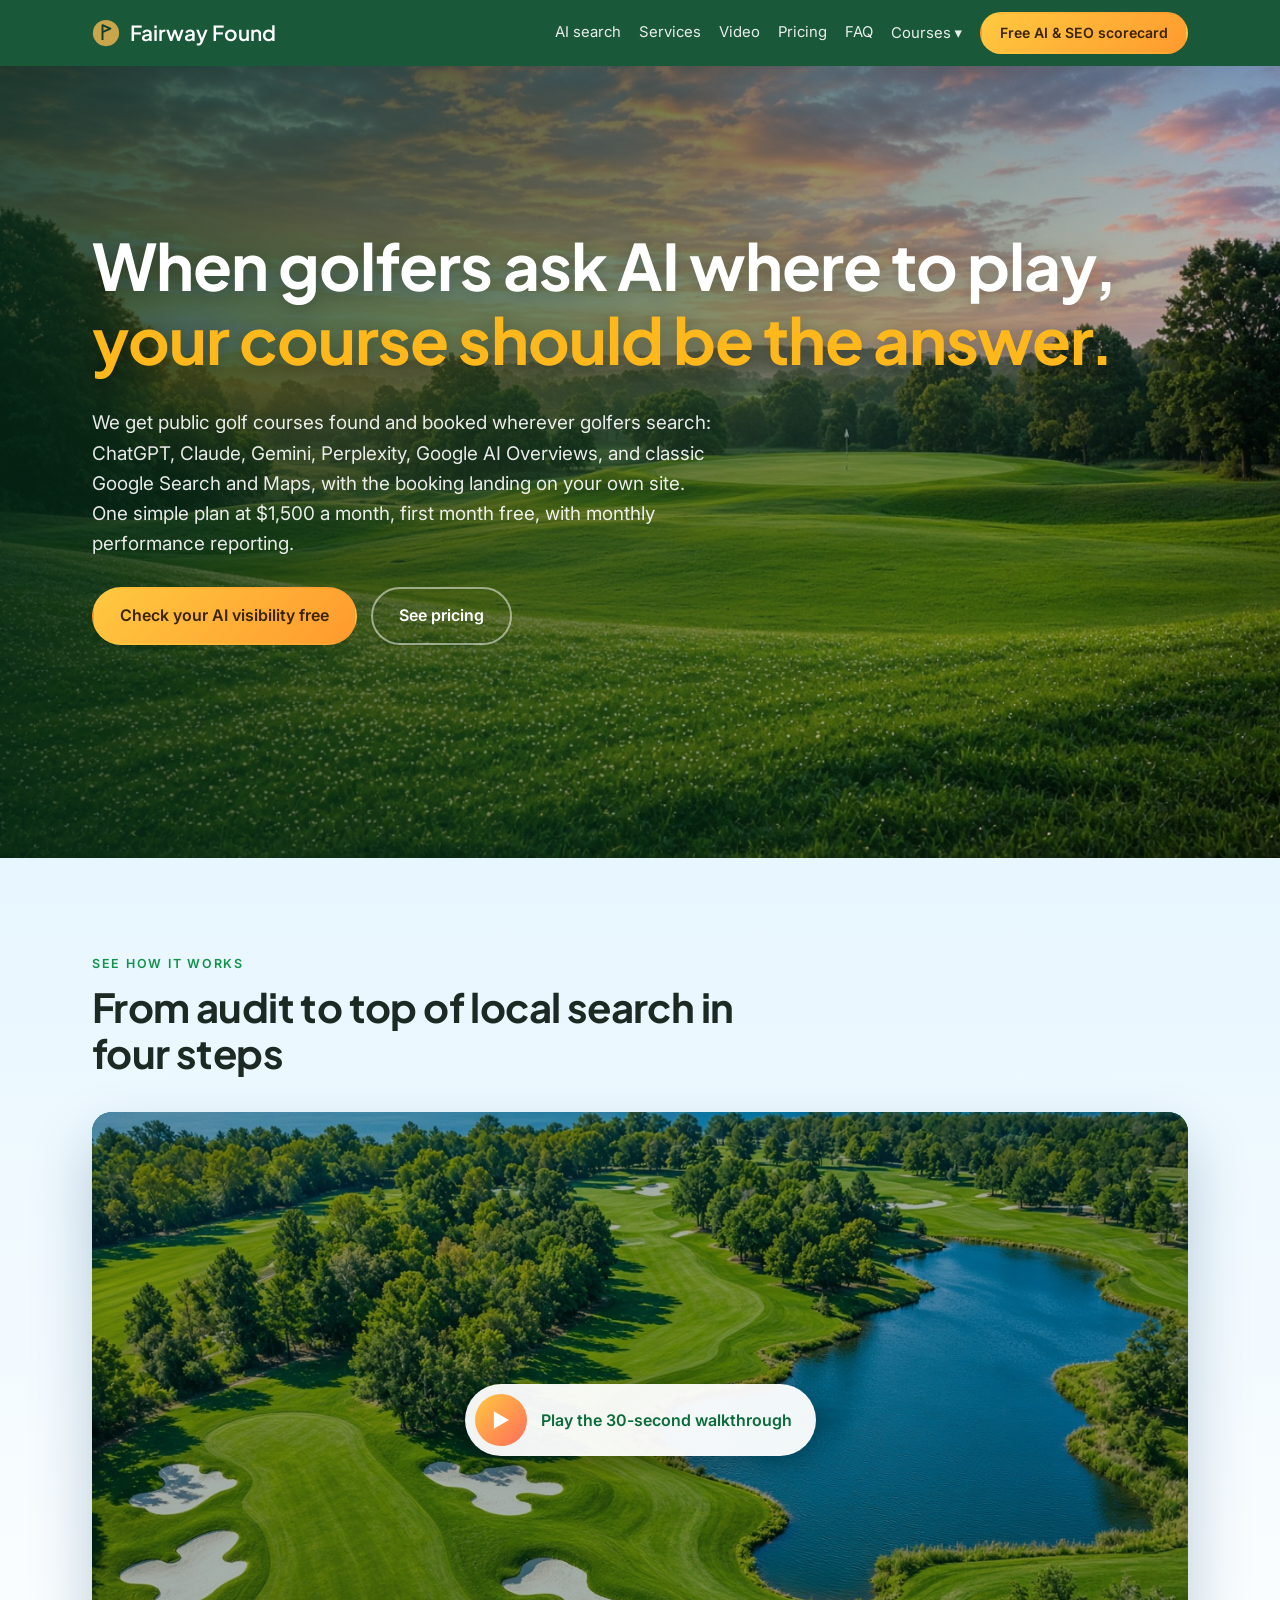
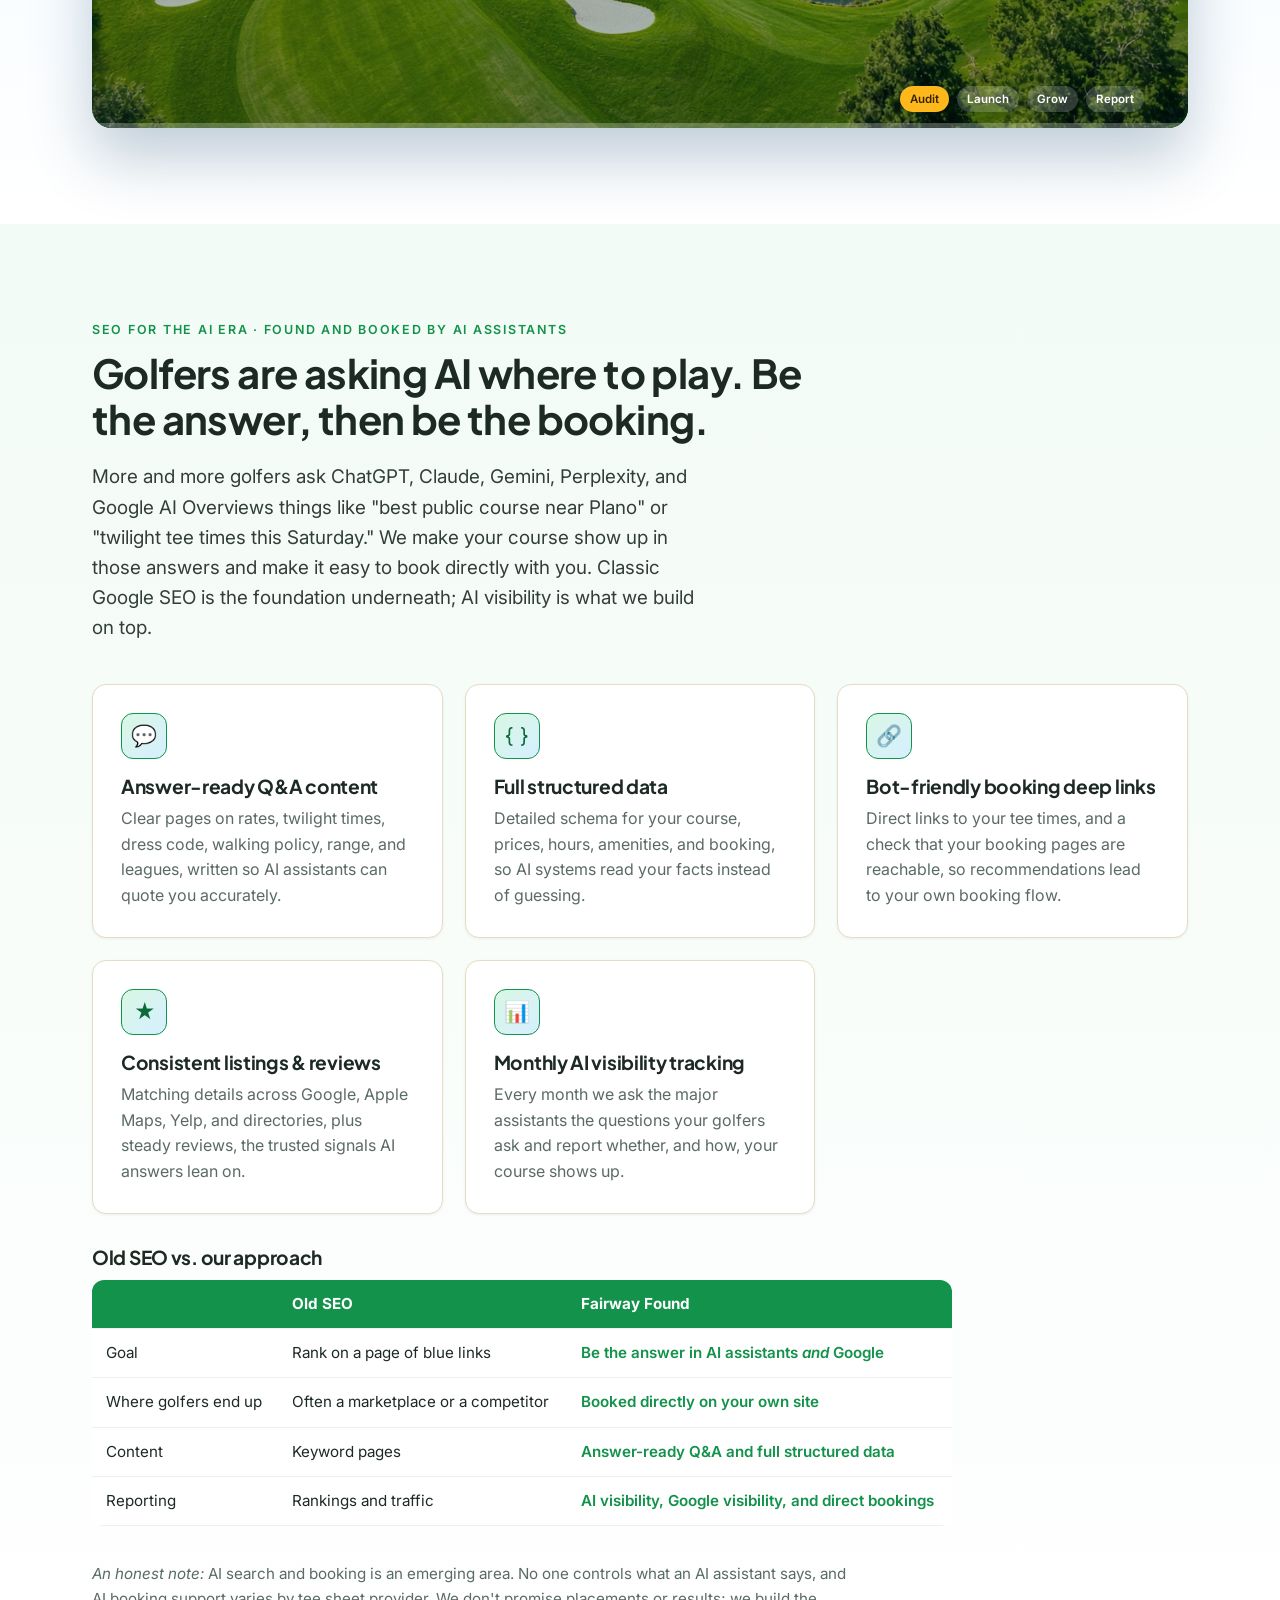
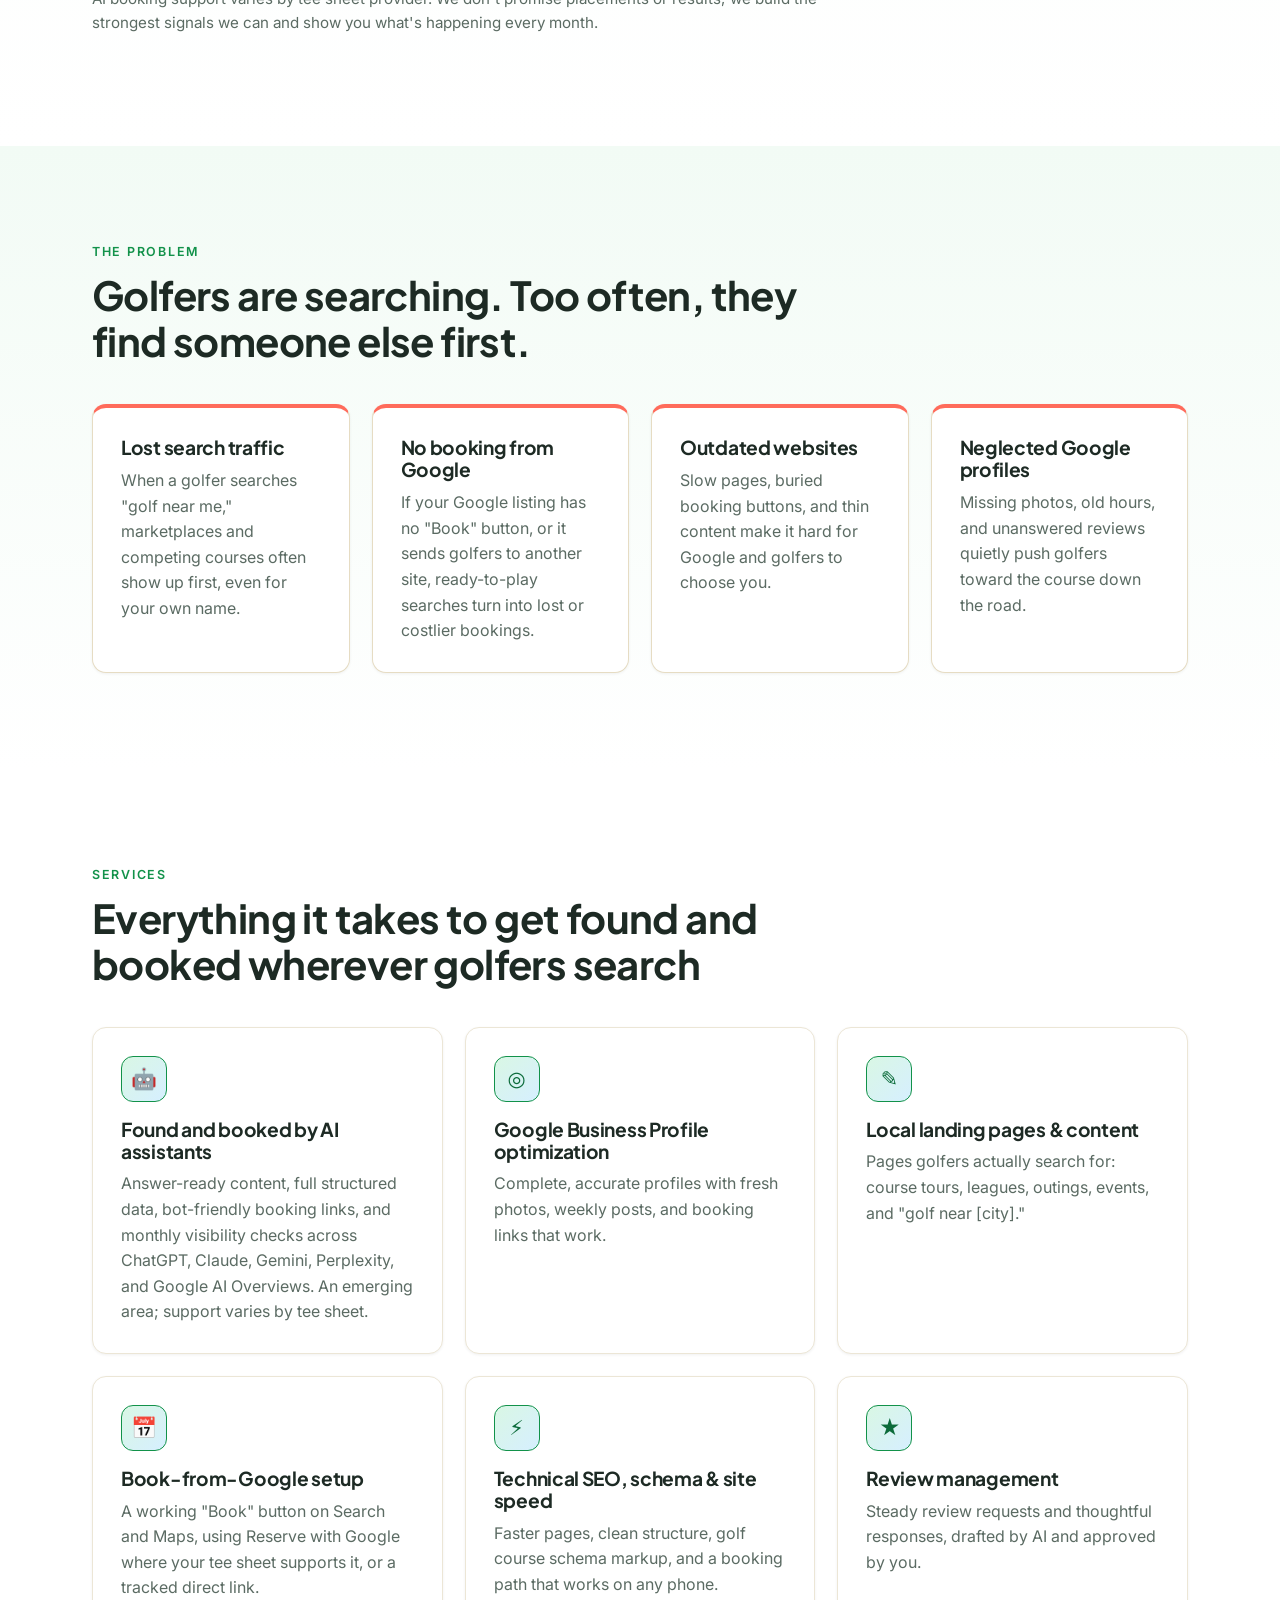
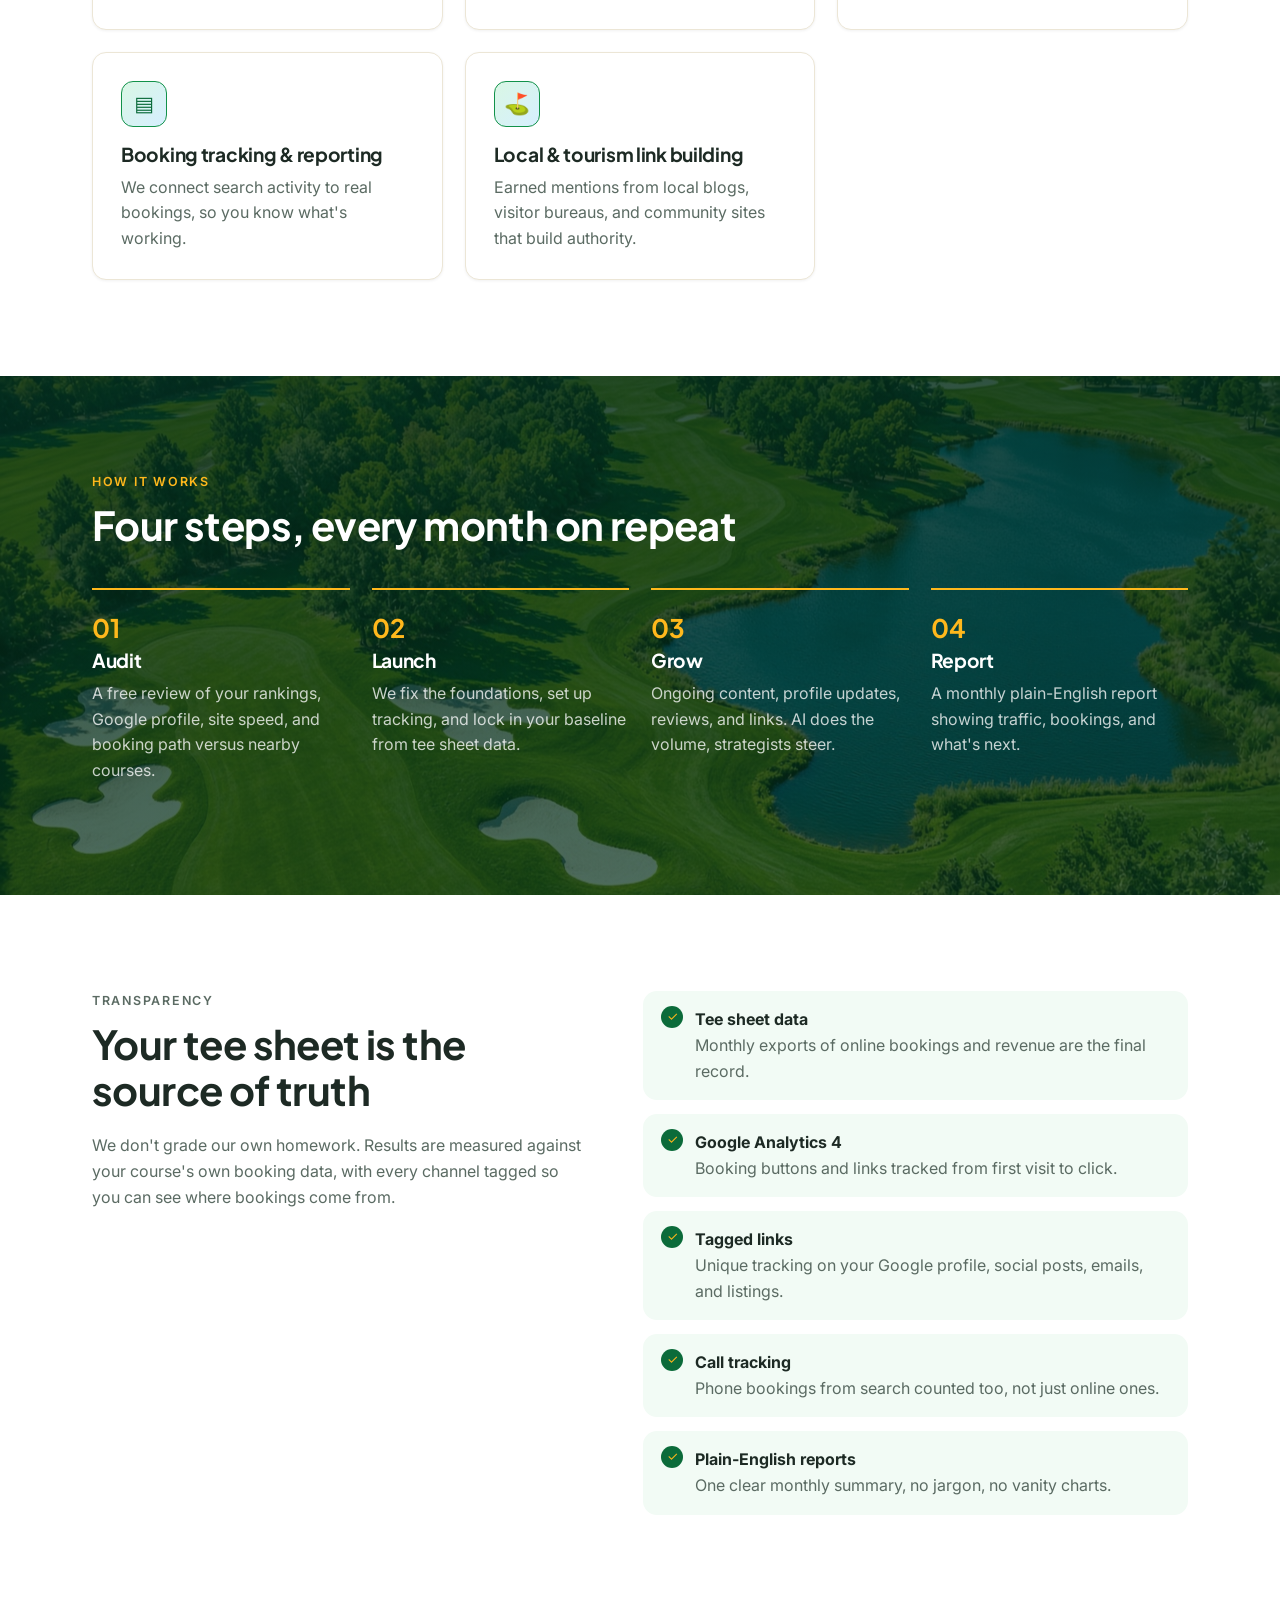
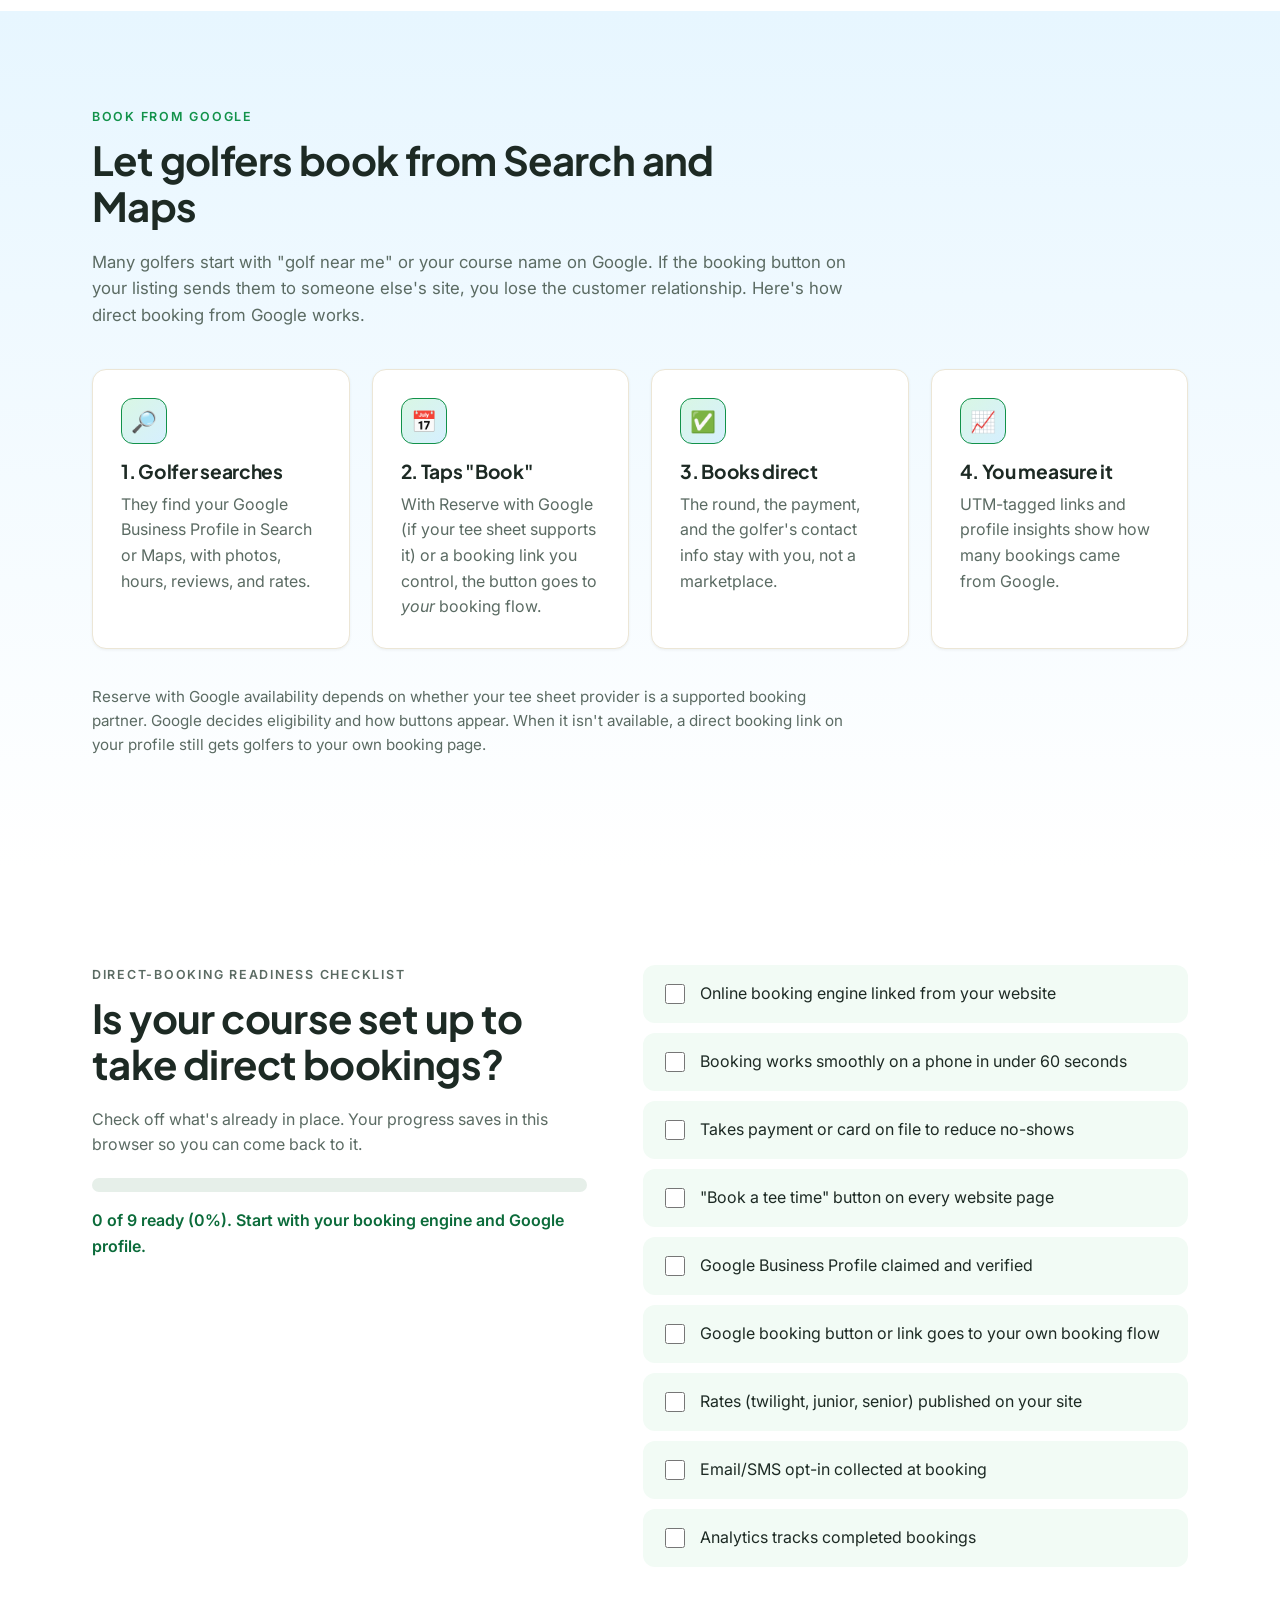
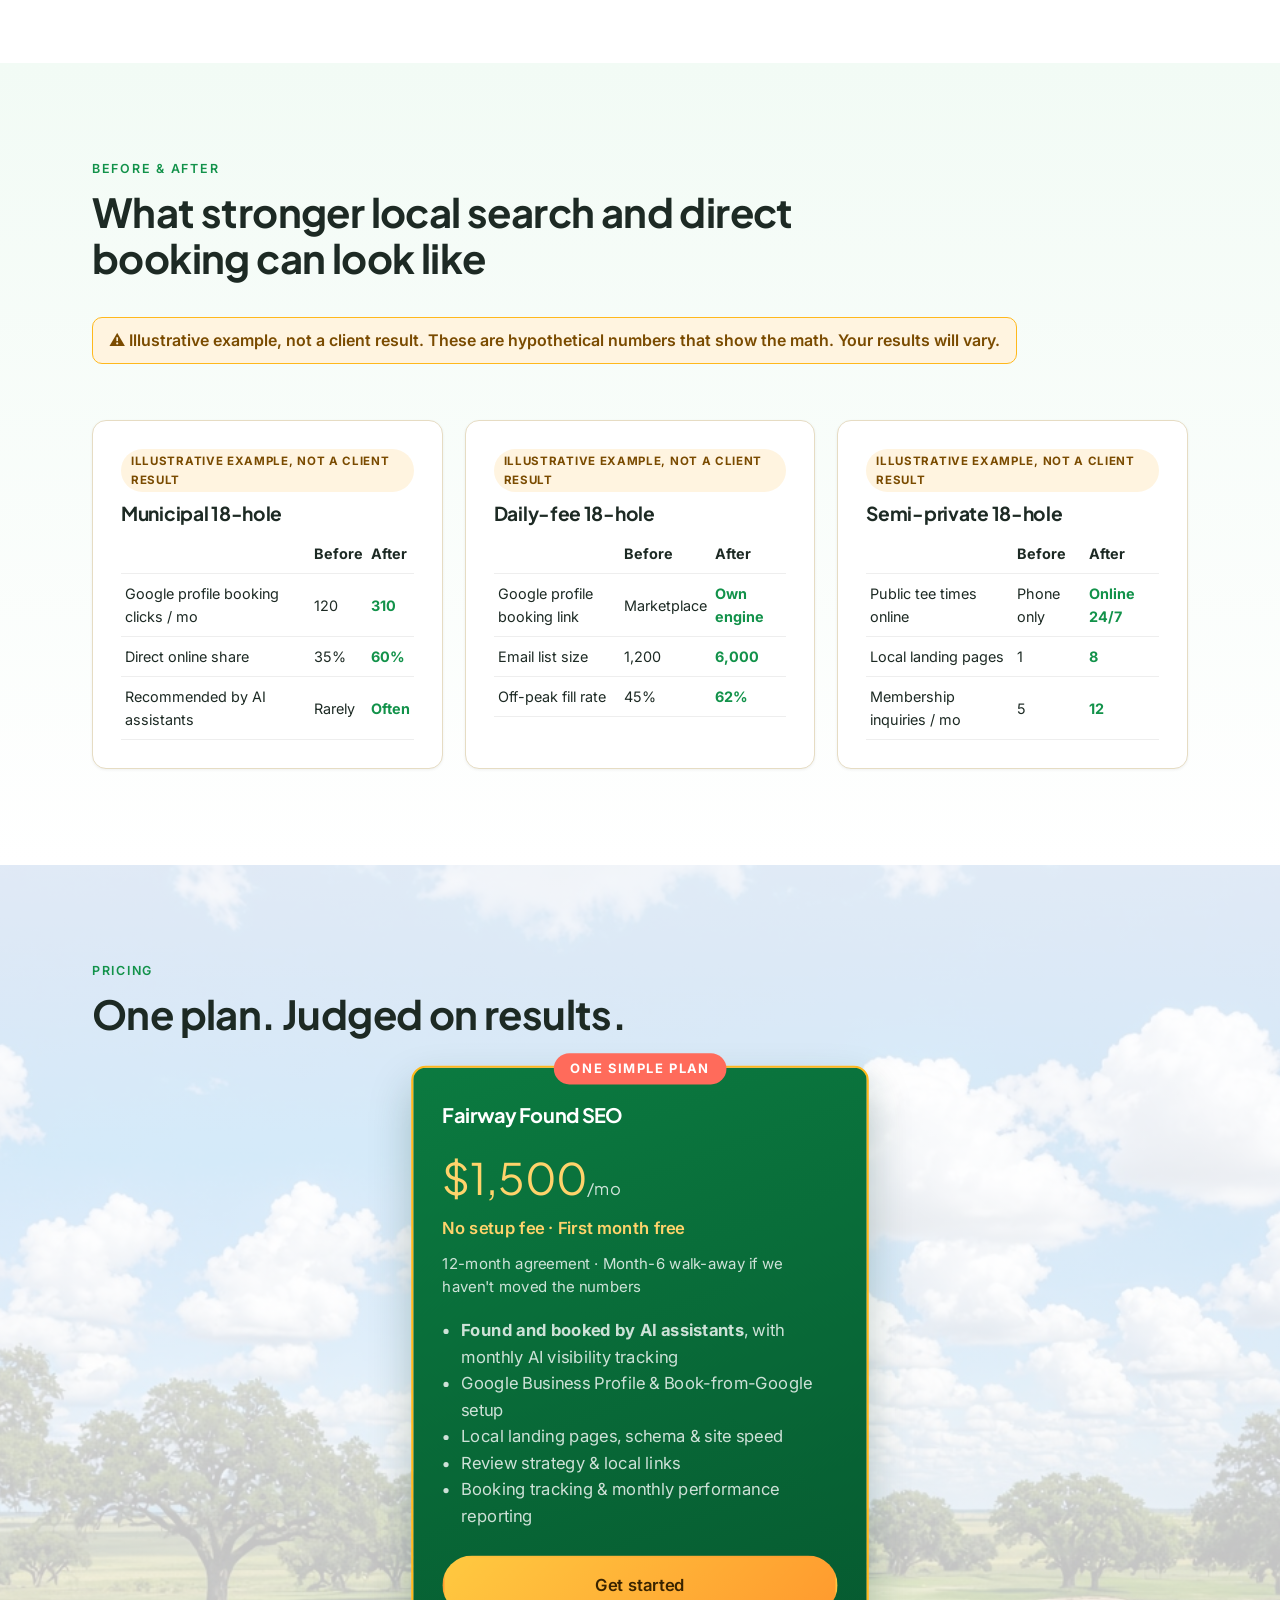
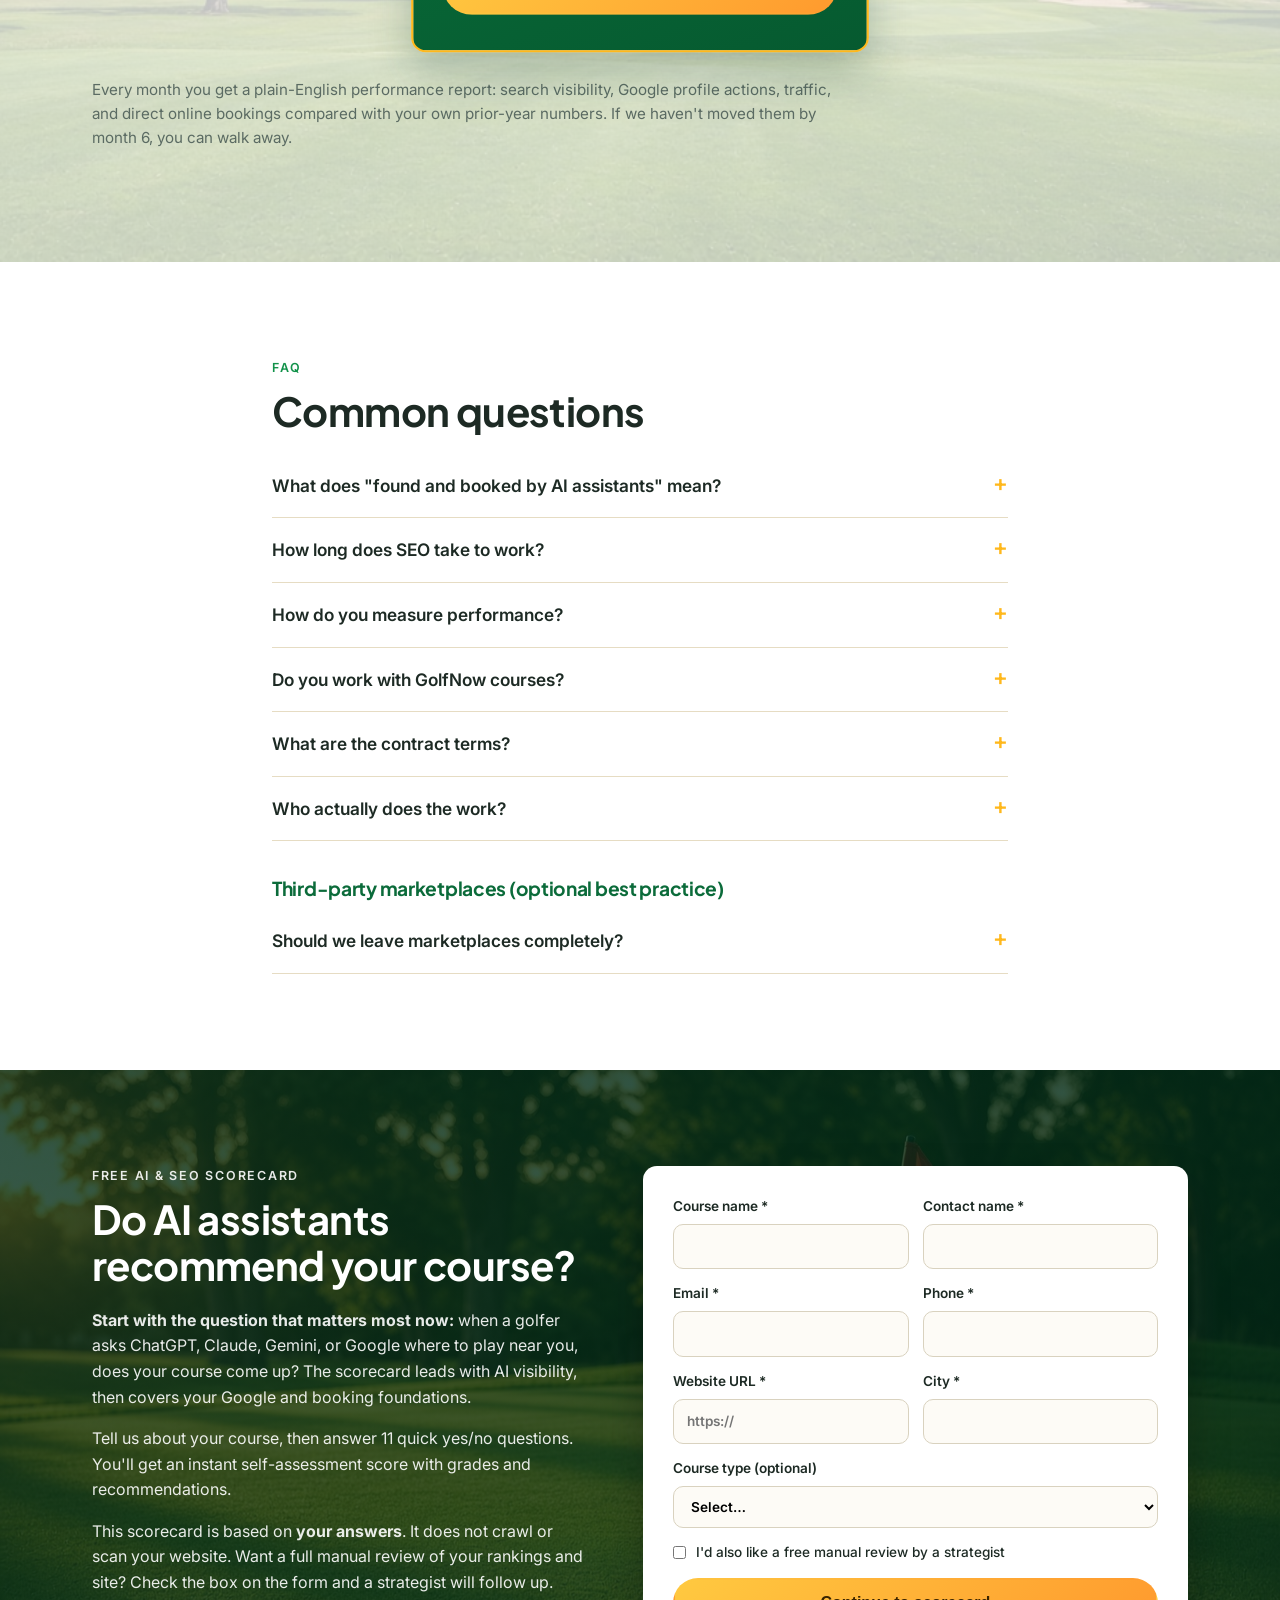
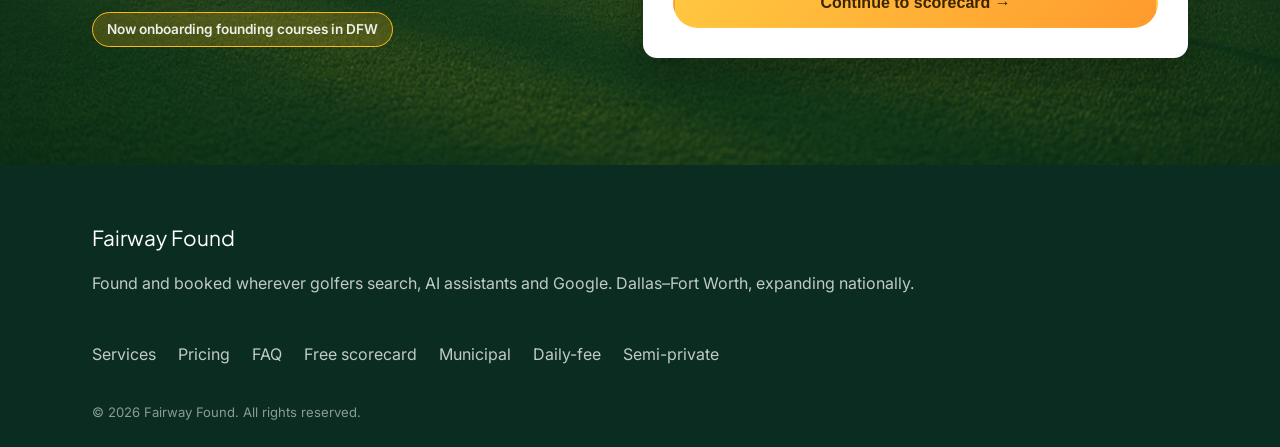
==== commit 6c3b357b: "Remove hero badge; add Claude to AI assistant lists" ====
--- a/index.html
+++ b/index.html
@@ -4,16 +4,16 @@
 <meta charset="UTF-8"><meta name="viewport" content="width=device-width, initial-scale=1">
 <!-- BRAND NAME: swap "Fairway Found" here, in <title>, and in script.js (BRAND constant) -->
 <title>Fairway Found | Get Your Golf Course Found and Booked in AI Assistants and Google</title>
-<meta name="description" content="When golfers ask ChatGPT, Gemini, Perplexity, or Google where to play, your course should be the answer. Fairway Found gets public golf courses found and booked wherever golfers search, with bookings on your own site.">
+<meta name="description" content="When golfers ask ChatGPT, Claude, Gemini, Perplexity, or Google where to play, your course should be the answer. Fairway Found gets public golf courses found and booked wherever golfers search, with bookings on your own site.">
 <meta property="og:title" content="Fairway Found | When golfers ask AI where to play, your course should be the answer">
 <meta property="og:description" content="Found and booked wherever golfers search: AI assistants, Google Search and Maps. One plan, $1,500/mo, first month free.">
 <link rel="canonical" href="https://ktcoppedge.github.io/fairway-found-site/">
 <script type="application/ld+json">
-{"@context":"https://schema.org","@type":["ProfessionalService","Organization"],"name":"Fairway Found","url":"https://ktcoppedge.github.io/fairway-found-site/","description":"AI search and local SEO for public golf courses: we help courses get found and booked in AI assistants (ChatGPT, Gemini, Perplexity, Google AI Overviews) and Google Search and Maps, with bookings on their own site.","areaServed":{"@type":"Place","name":"Dallas–Fort Worth, Texas"},"serviceType":["AI search optimization","Local SEO","Google Business Profile optimization"],"knowsAbout":["Golf course marketing","Local SEO","AI search visibility","Structured data","Online tee time booking"],"makesOffer":{"@type":"Offer","name":"Fairway Found plan","price":"1500","priceCurrency":"USD","description":"$1,500 per month, no setup fee, first month free, 12-month agreement with a month-6 walk-away."}}
+{"@context":"https://schema.org","@type":["ProfessionalService","Organization"],"name":"Fairway Found","url":"https://ktcoppedge.github.io/fairway-found-site/","description":"AI search and local SEO for public golf courses: we help courses get found and booked in AI assistants (ChatGPT, Claude, Gemini, Perplexity, Google AI Overviews) and Google Search and Maps, with bookings on their own site.","areaServed":{"@type":"Place","name":"Dallas–Fort Worth, Texas"},"serviceType":["AI search optimization","Local SEO","Google Business Profile optimization"],"knowsAbout":["Golf course marketing","Local SEO","AI search visibility","Structured data","Online tee time booking"],"makesOffer":{"@type":"Offer","name":"Fairway Found plan","price":"1500","priceCurrency":"USD","description":"$1,500 per month, no setup fee, first month free, 12-month agreement with a month-6 walk-away."}}
 </script>
 <script type="application/ld+json">
 {"@context":"https://schema.org","@type":"FAQPage","mainEntity":[
-{"@type":"Question","name":"What does 'found and booked by AI assistants' mean?","acceptedAnswer":{"@type":"Answer","text":"Golfers increasingly ask ChatGPT, Gemini, Perplexity, and Google AI Overviews where to play and when to book. We make your course's information clear, consistent, and machine-readable so those assistants can recommend you and send golfers to your own booking page. It's an emerging area: no one controls what AI assistants say, and booking support varies by tee sheet provider, so we make no guarantees, but we track your visibility every month."}},
+{"@type":"Question","name":"What does 'found and booked by AI assistants' mean?","acceptedAnswer":{"@type":"Answer","text":"Golfers increasingly ask ChatGPT, Claude, Gemini, Perplexity, and Google AI Overviews where to play and when to book. We make your course's information clear, consistent, and machine-readable so those assistants can recommend you and send golfers to your own booking page. It's an emerging area: no one controls what AI assistants say, and booking support varies by tee sheet provider, so we make no guarantees, but we track your visibility every month."}},
 {"@type":"Question","name":"How long does SEO take to work?","acceptedAnswer":{"@type":"Answer","text":"Most courses see meaningful movement in 3–6 months. Quick wins like Google profile fixes can help sooner. Our plan is a 12-month agreement with a month-6 walk-away if we haven't moved the numbers."}},
 {"@type":"Question","name":"How much does Fairway Found cost?","acceptedAnswer":{"@type":"Answer","text":"One plan: $1,500 a month, no setup fee, and your first month is free. 12-month agreement with a month-6 walk-away."}}
 ]}
@@ -36,9 +36,8 @@
 
 <section class="hero bg" style="--bg:url(images/sunrise.jpg)">
     <div class="wrap hero-inner">
-    <p class="badge">SEO for the AI era · Now onboarding founding courses in DFW</p>
     <h1>When golfers ask AI where to play, <em>your course should be the answer.</em></h1>
-    <p class="lead">We get public golf courses found and booked wherever golfers search: ChatGPT, Gemini, Perplexity, Google AI Overviews, and classic Google Search and Maps, with the booking landing on your own site. One simple plan at $1,500 a month, first month free, with monthly performance reporting.</p>
+    <p class="lead">We get public golf courses found and booked wherever golfers search: ChatGPT, Claude, Gemini, Perplexity, Google AI Overviews, and classic Google Search and Maps, with the booking landing on your own site. One simple plan at $1,500 a month, first month free, with monthly performance reporting.</p>
     <div class="cta-row"><a href="#audit" class="btn btn-gold">Check your AI visibility free</a><a href="#pricing" class="btn btn-ghost">See pricing</a></div>
   </div>
 </section>
@@ -70,7 +69,7 @@
   <div class="wrap">
     <p class="eyebrow">SEO for the AI era · Found and booked by AI assistants</p>
     <h2>Golfers are asking AI where to play. Be the answer, then be the booking.</h2>
-    <p class="lead">More and more golfers ask ChatGPT, Gemini, Perplexity, and Google AI Overviews things like "best public course near Plano" or "twilight tee times this Saturday." We make your course show up in those answers and make it easy to book directly with you. Classic Google SEO is the foundation underneath; AI visibility is what we build on top.</p>
+    <p class="lead">More and more golfers ask ChatGPT, Claude, Gemini, Perplexity, and Google AI Overviews things like "best public course near Plano" or "twilight tee times this Saturday." We make your course show up in those answers and make it easy to book directly with you. Classic Google SEO is the foundation underneath; AI visibility is what we build on top.</p>
     <div class="grid three">
       <div class="card icon"><span>💬</span><h3>Answer-ready Q&amp;A content</h3><p>Clear pages on rates, twilight times, dress code, walking policy, range, and leagues, written so AI assistants can quote you accurately.</p></div>
       <div class="card icon"><span>{ }</span><h3>Full structured data</h3><p>Detailed schema for your course, prices, hours, amenities, and booking, so AI systems read your facts instead of guessing.</p></div>
@@ -107,7 +106,7 @@
     <p class="eyebrow">Services</p>
     <h2>Everything it takes to get found and booked wherever golfers search</h2>
     <div class="grid three">
-      <div class="card icon"><span>🤖</span><h3>Found and booked by AI assistants</h3><p>Answer-ready content, full structured data, bot-friendly booking links, and monthly visibility checks across ChatGPT, Gemini, Perplexity, and Google AI Overviews. An emerging area; support varies by tee sheet.</p></div>
+      <div class="card icon"><span>🤖</span><h3>Found and booked by AI assistants</h3><p>Answer-ready content, full structured data, bot-friendly booking links, and monthly visibility checks across ChatGPT, Claude, Gemini, Perplexity, and Google AI Overviews. An emerging area; support varies by tee sheet.</p></div>
       <div class="card icon"><span>◎</span><h3>Google Business Profile optimization</h3><p>Complete, accurate profiles with fresh photos, weekly posts, and booking links that work.</p></div>
       <div class="card icon"><span>✎</span><h3>Local landing pages &amp; content</h3><p>Pages golfers actually search for: course tours, leagues, outings, events, and "golf near [city]."</p></div>
       <div class="card icon"><span>📅</span><h3>Book-from-Google setup</h3><p>A working "Book" button on Search and Maps, using Reserve with Google where your tee sheet supports it, or a tracked direct link.</p></div>
@@ -215,7 +214,7 @@
   <div class="wrap narrow">
     <p class="eyebrow">FAQ</p>
     <h2>Common questions</h2>
-    <details><summary>What does "found and booked by AI assistants" mean?</summary><p>Golfers increasingly ask ChatGPT, Gemini, Perplexity, and Google AI Overviews where to play and when to book. We make your course's information clear, consistent, and machine-readable so those assistants can recommend you and send golfers to your own booking page. It's an emerging area: no one controls what AI assistants say, and booking support varies by tee sheet provider, so we make no guarantees. We do track your visibility every month so you can see what's changing.</p></details>
+    <details><summary>What does "found and booked by AI assistants" mean?</summary><p>Golfers increasingly ask ChatGPT, Claude, Gemini, Perplexity, and Google AI Overviews where to play and when to book. We make your course's information clear, consistent, and machine-readable so those assistants can recommend you and send golfers to your own booking page. It's an emerging area: no one controls what AI assistants say, and booking support varies by tee sheet provider, so we make no guarantees. We do track your visibility every month so you can see what's changing.</p></details>
     <details><summary>How long does SEO take to work?</summary><p>Most courses see meaningful movement in 3–6 months. Quick wins like Google profile fixes can help sooner, but search authority builds over time, which is why our plan is a 12-month agreement, with a month-6 walk-away if we haven't moved the numbers.</p></details>
     <details><summary>How do you measure performance?</summary><p>Every month we report search visibility, Google profile actions, website traffic, and direct online bookings and revenue, compared with your own prior-year numbers. Reporting is included; your fee stays a flat $1,500 a month.</p></details>
     <details><summary>Do you work with GolfNow courses?</summary><p>Yes. Tracking options can be more limited on some marketplace-run booking systems, so we review your setup during the audit and set up the best tracking available.</p></details>
@@ -231,7 +230,7 @@
     <div>
       <p class="eyebrow gold">Free AI &amp; SEO scorecard</p>
       <h2>Do AI assistants recommend your course?</h2>
-      <p><strong>Start with the question that matters most now:</strong> when a golfer asks ChatGPT, Gemini, or Google where to play near you, does your course come up? The scorecard leads with AI visibility, then covers your Google and booking foundations.</p>
+      <p><strong>Start with the question that matters most now:</strong> when a golfer asks ChatGPT, Claude, Gemini, or Google where to play near you, does your course come up? The scorecard leads with AI visibility, then covers your Google and booking foundations.</p>
       <p>Tell us about your course, then answer 11 quick yes/no questions. You'll get an instant self-assessment score with grades and recommendations.</p>
       <p>This scorecard is based on <strong>your answers</strong>. It does not crawl or scan your website. Want a full manual review of your rankings and site? Check the box on the form and a strategist will follow up.</p>
       <p class="badge">Now onboarding founding courses in DFW</p>
--- a/styles.css
+++ b/styles.css
@@ -126,3 +126,4 @@
 .links a,.logo{white-space:nowrap}.links{gap:18px}
 @media(max-width:1100px) and (min-width:761px){.links{gap:12px}.links a{font-size:.85rem}}
 @media(max-width:760px){.compare{font-size:.85rem}.compare th,.compare td{padding:10px 8px}}
+.hero{display:flex;align-items:center}.hero>.hero-inner{width:100%}
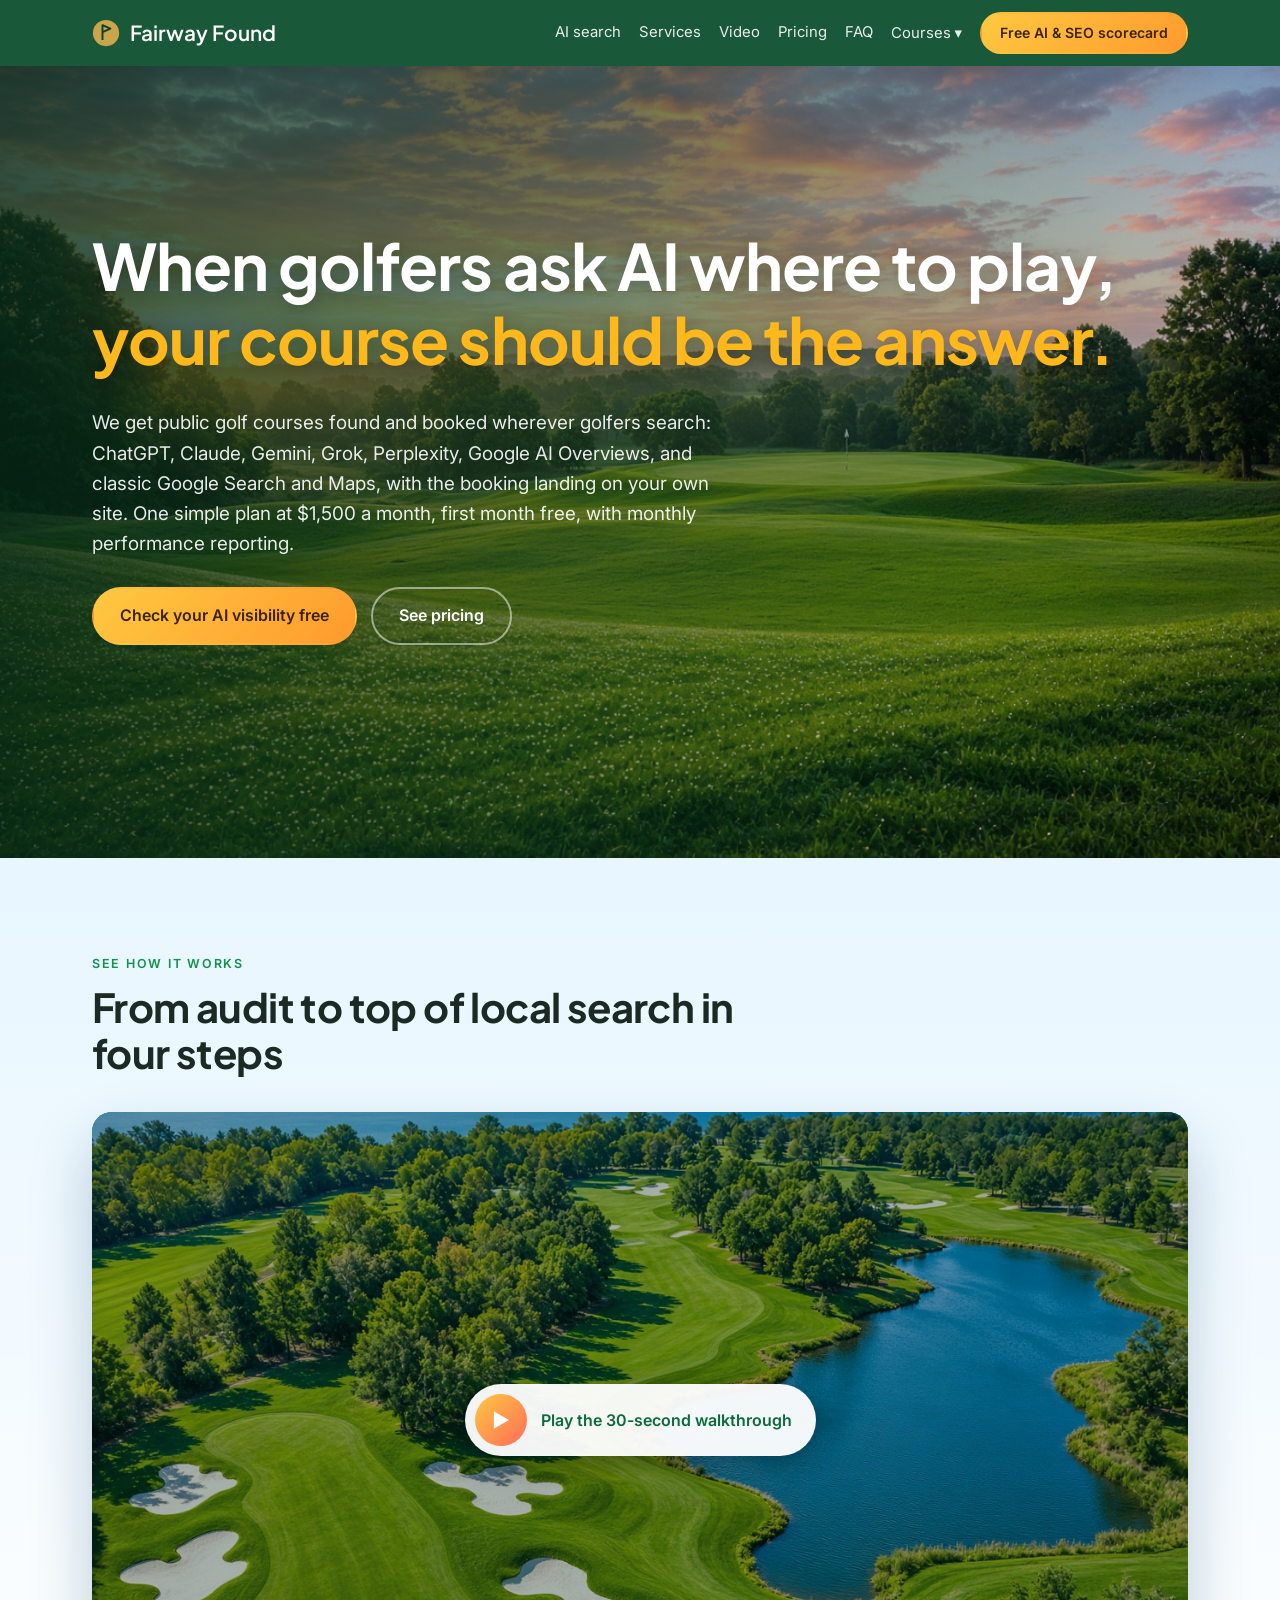
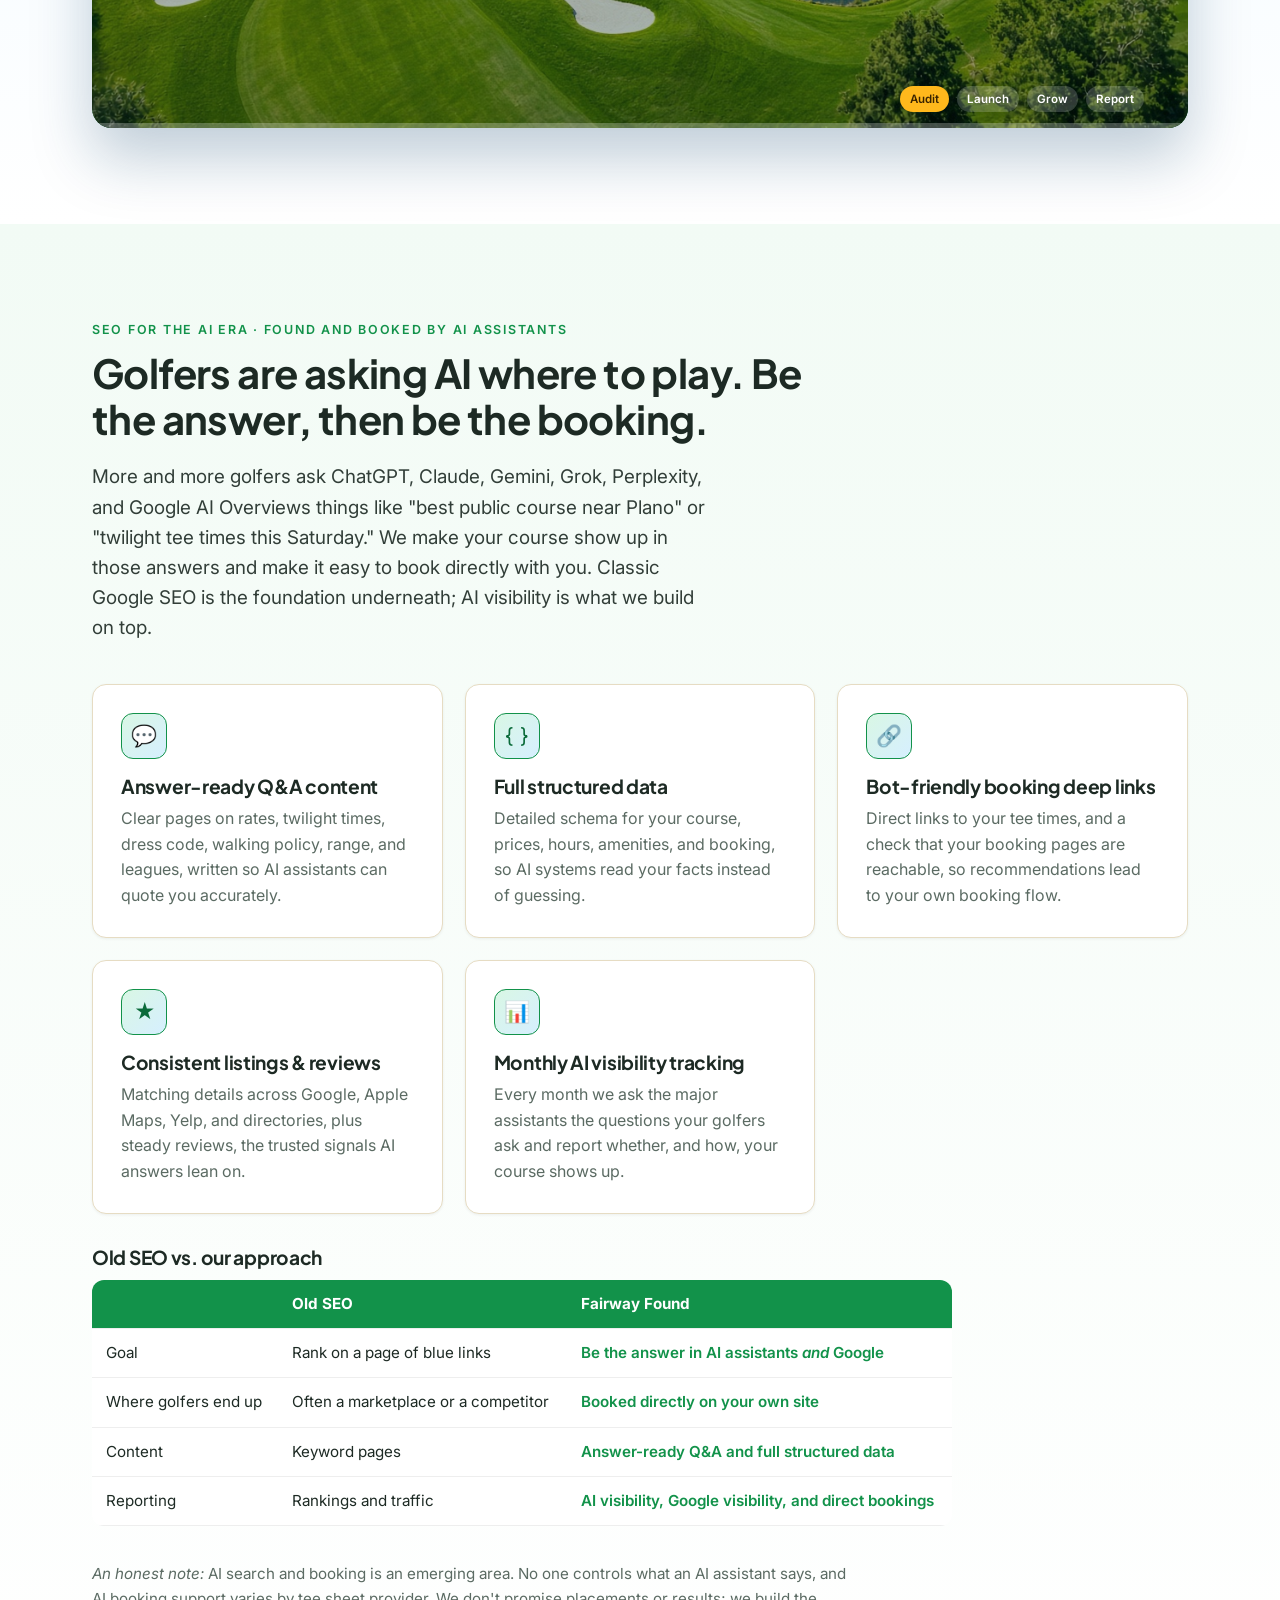
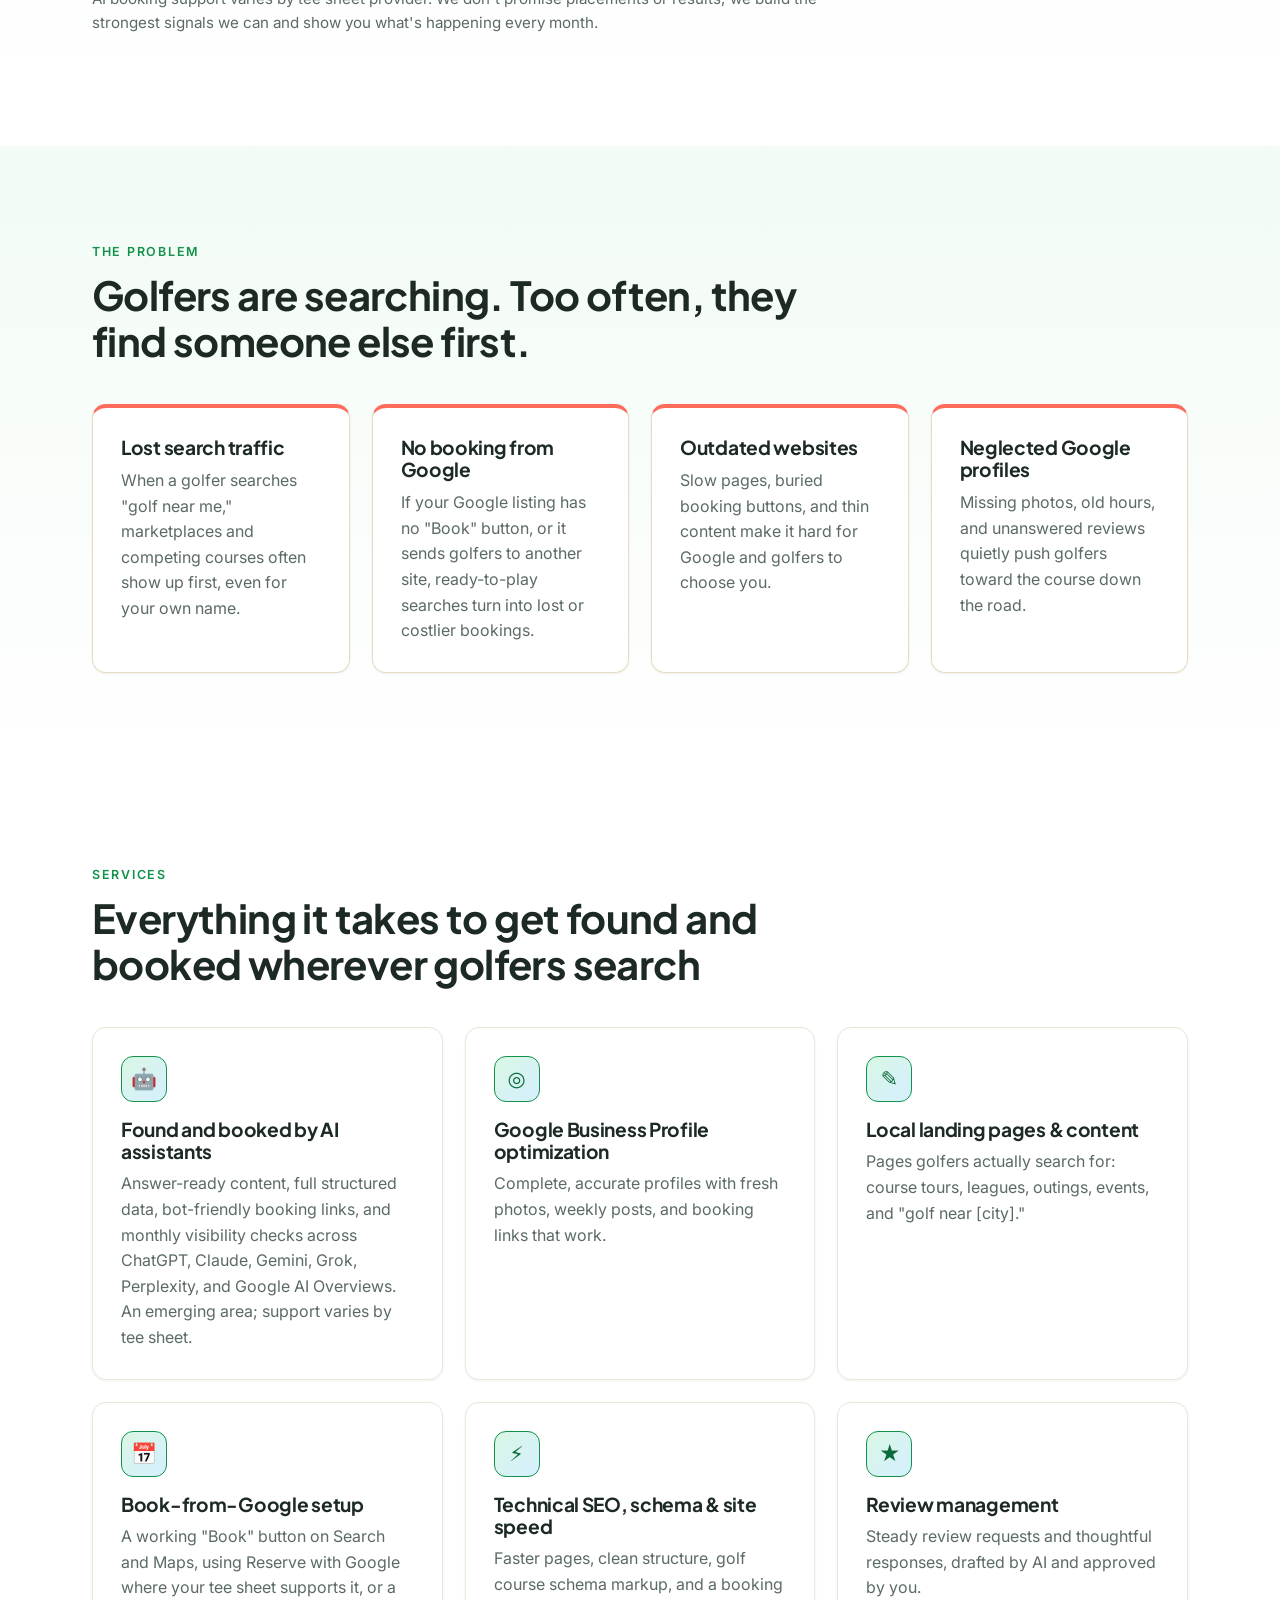
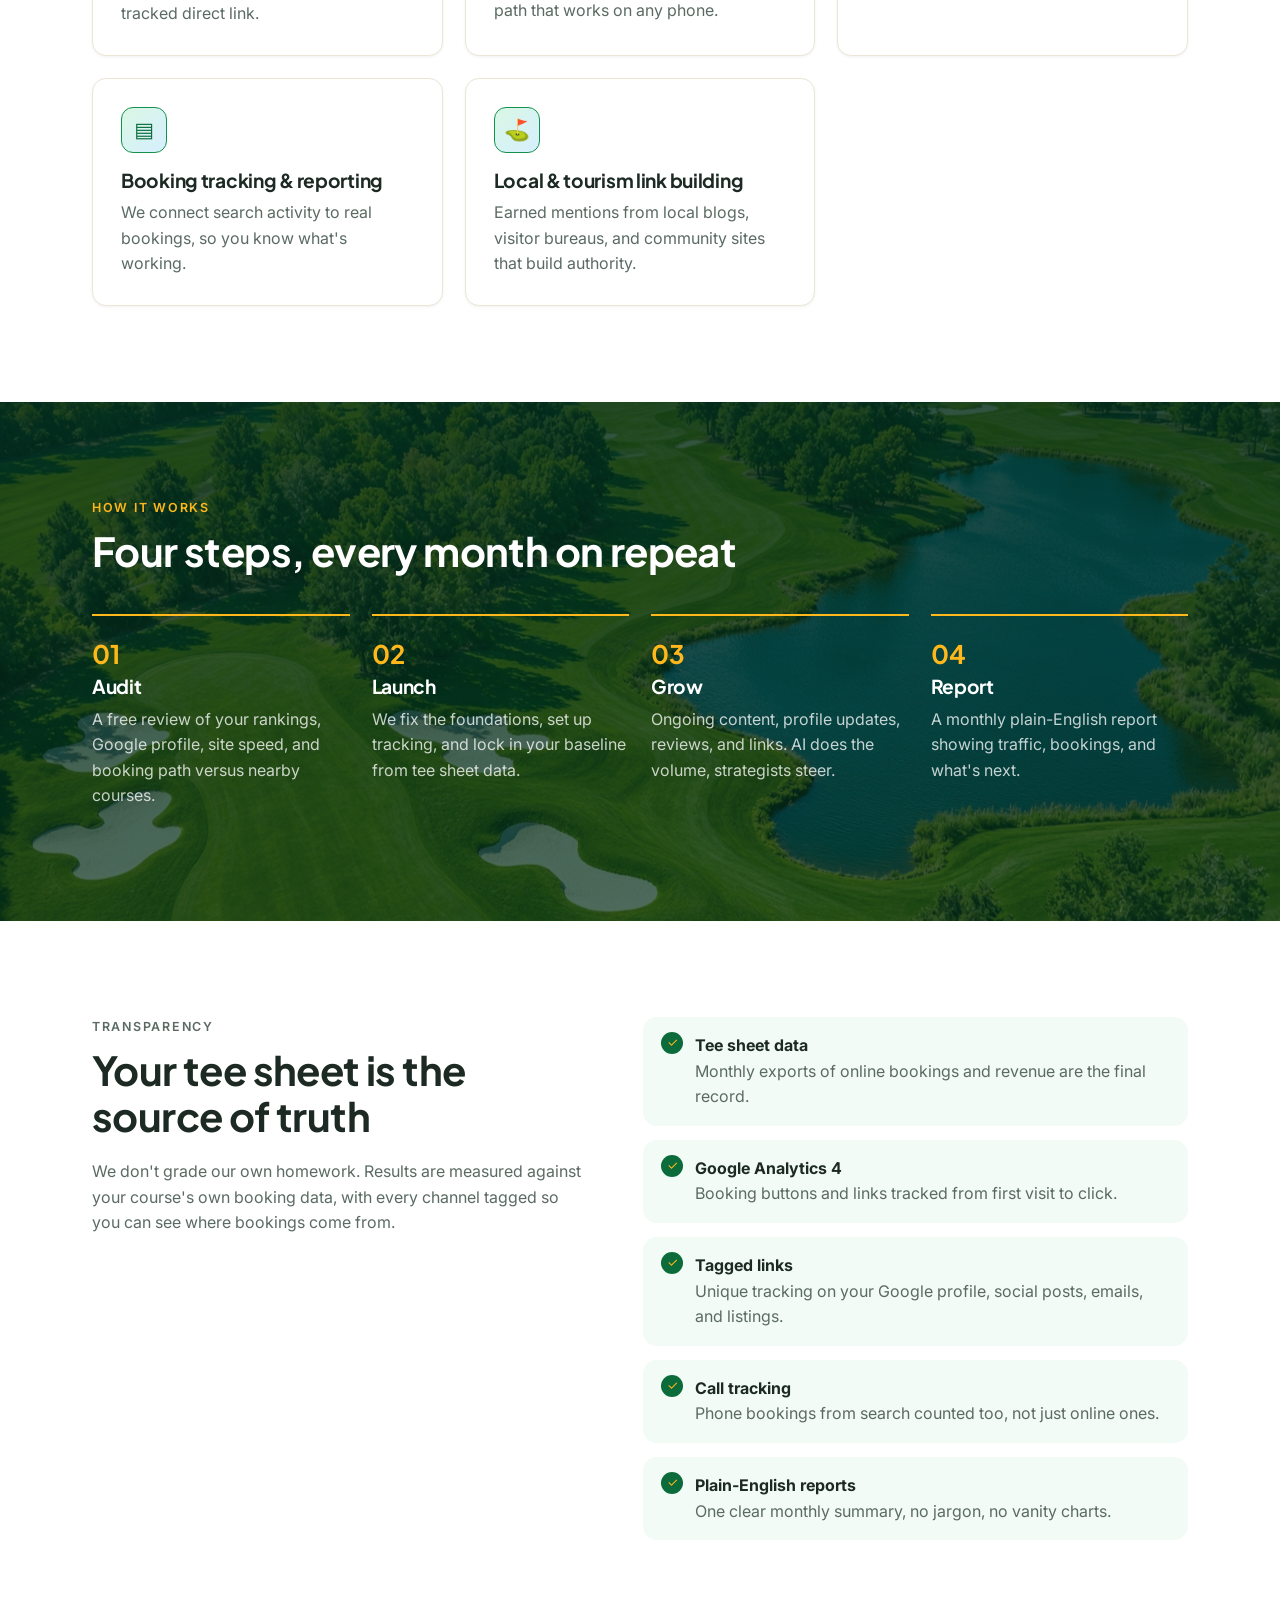
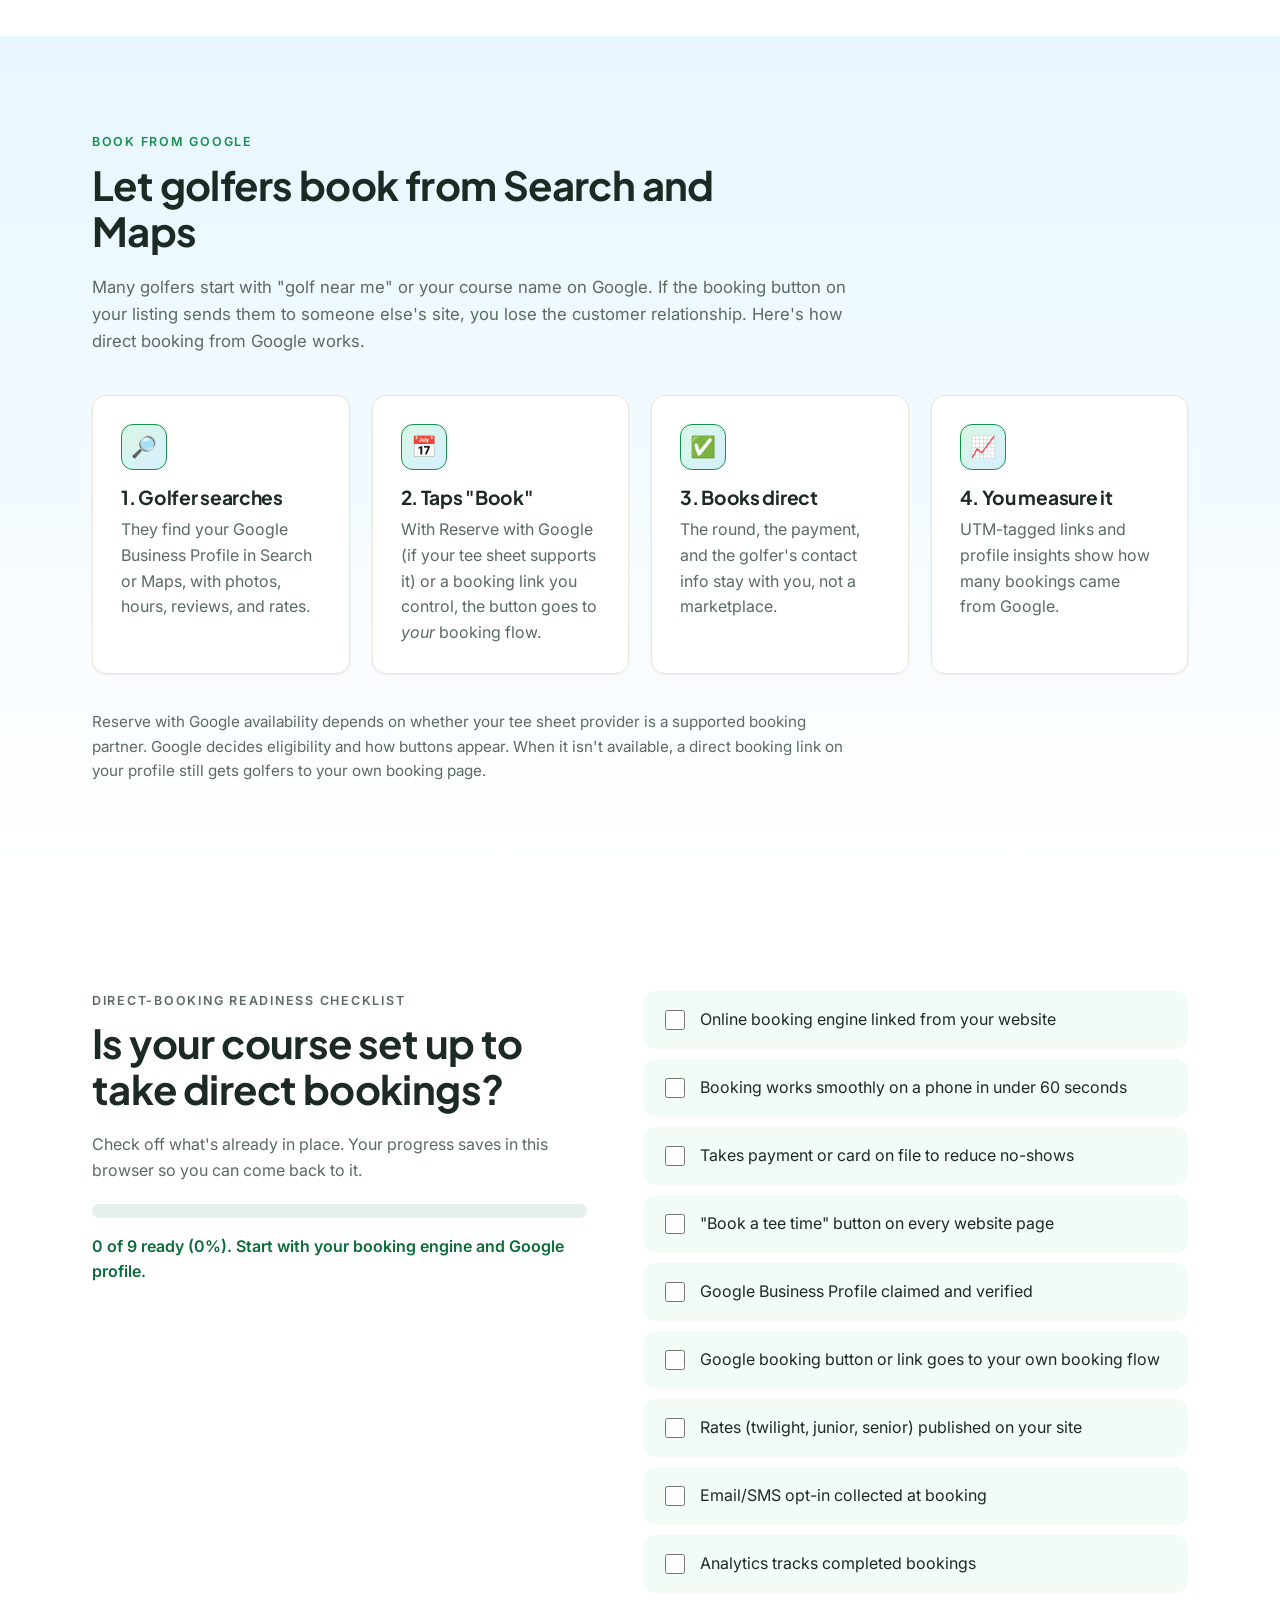
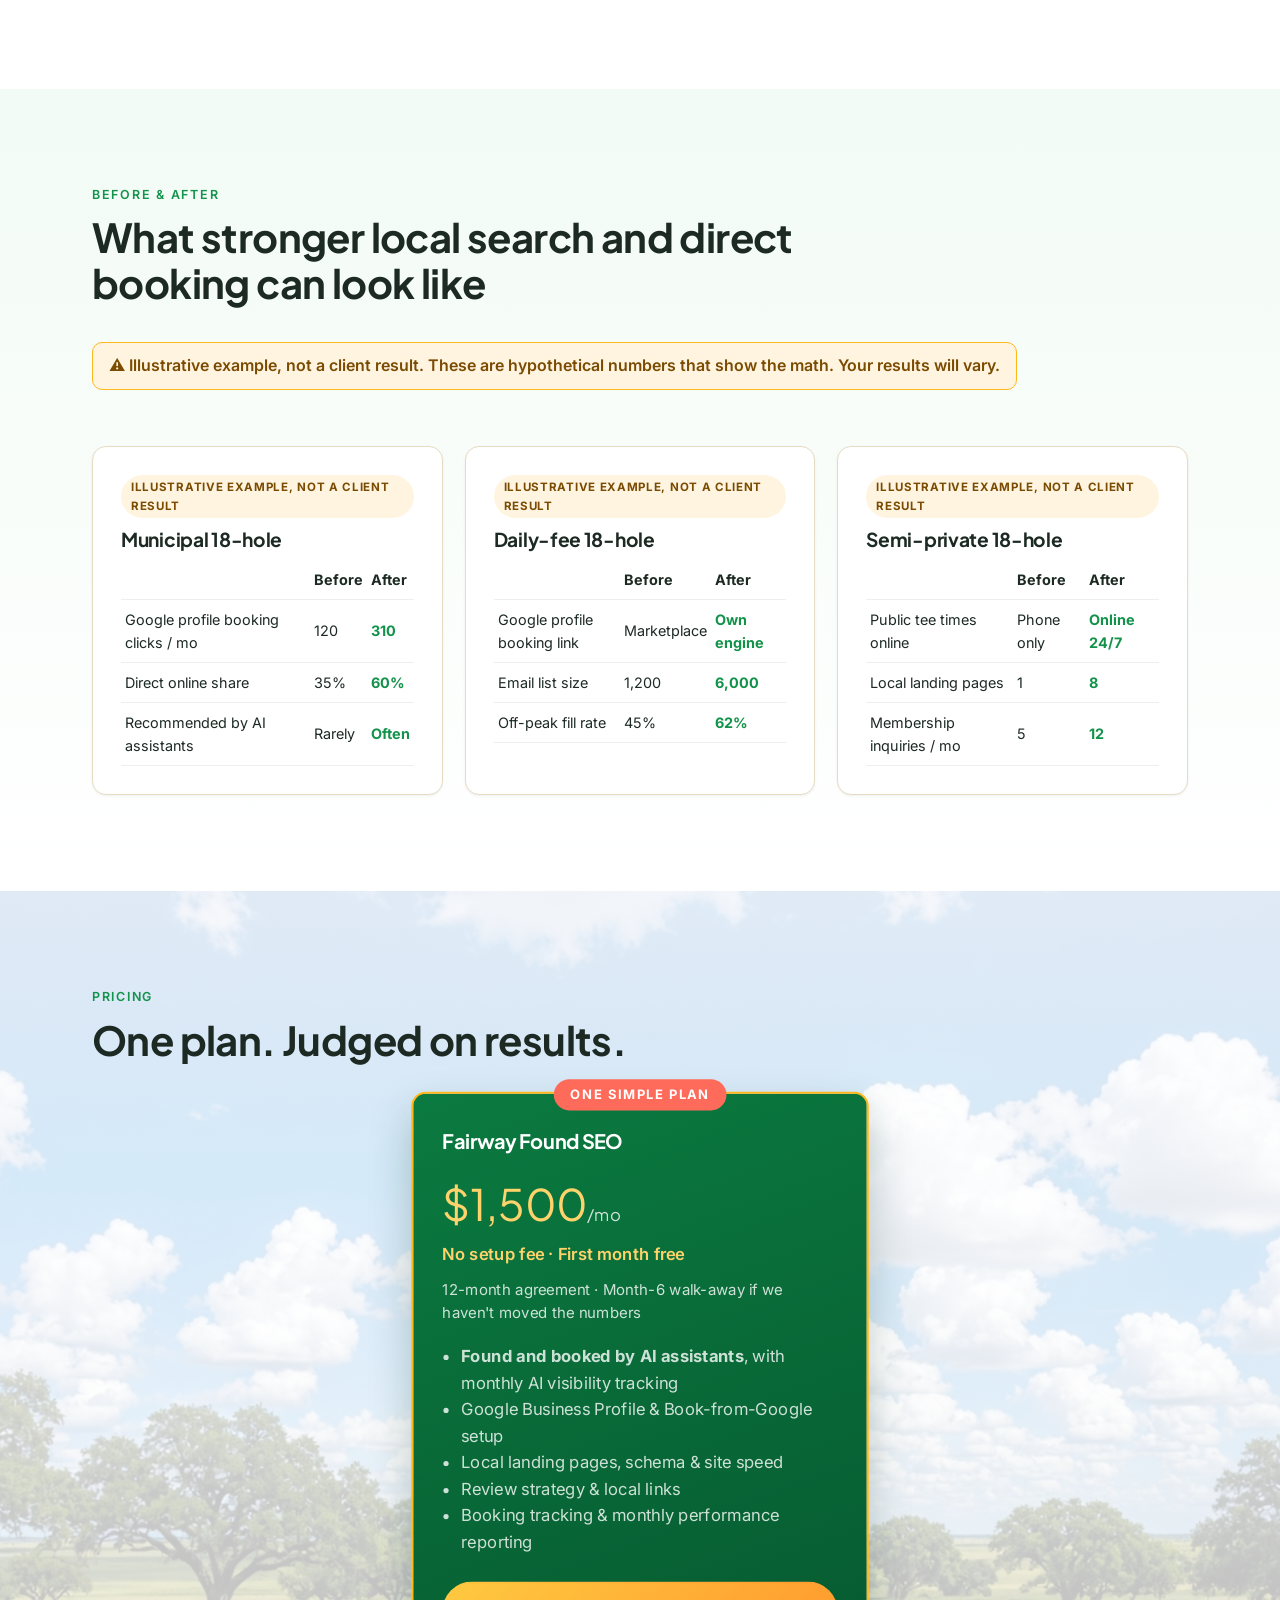
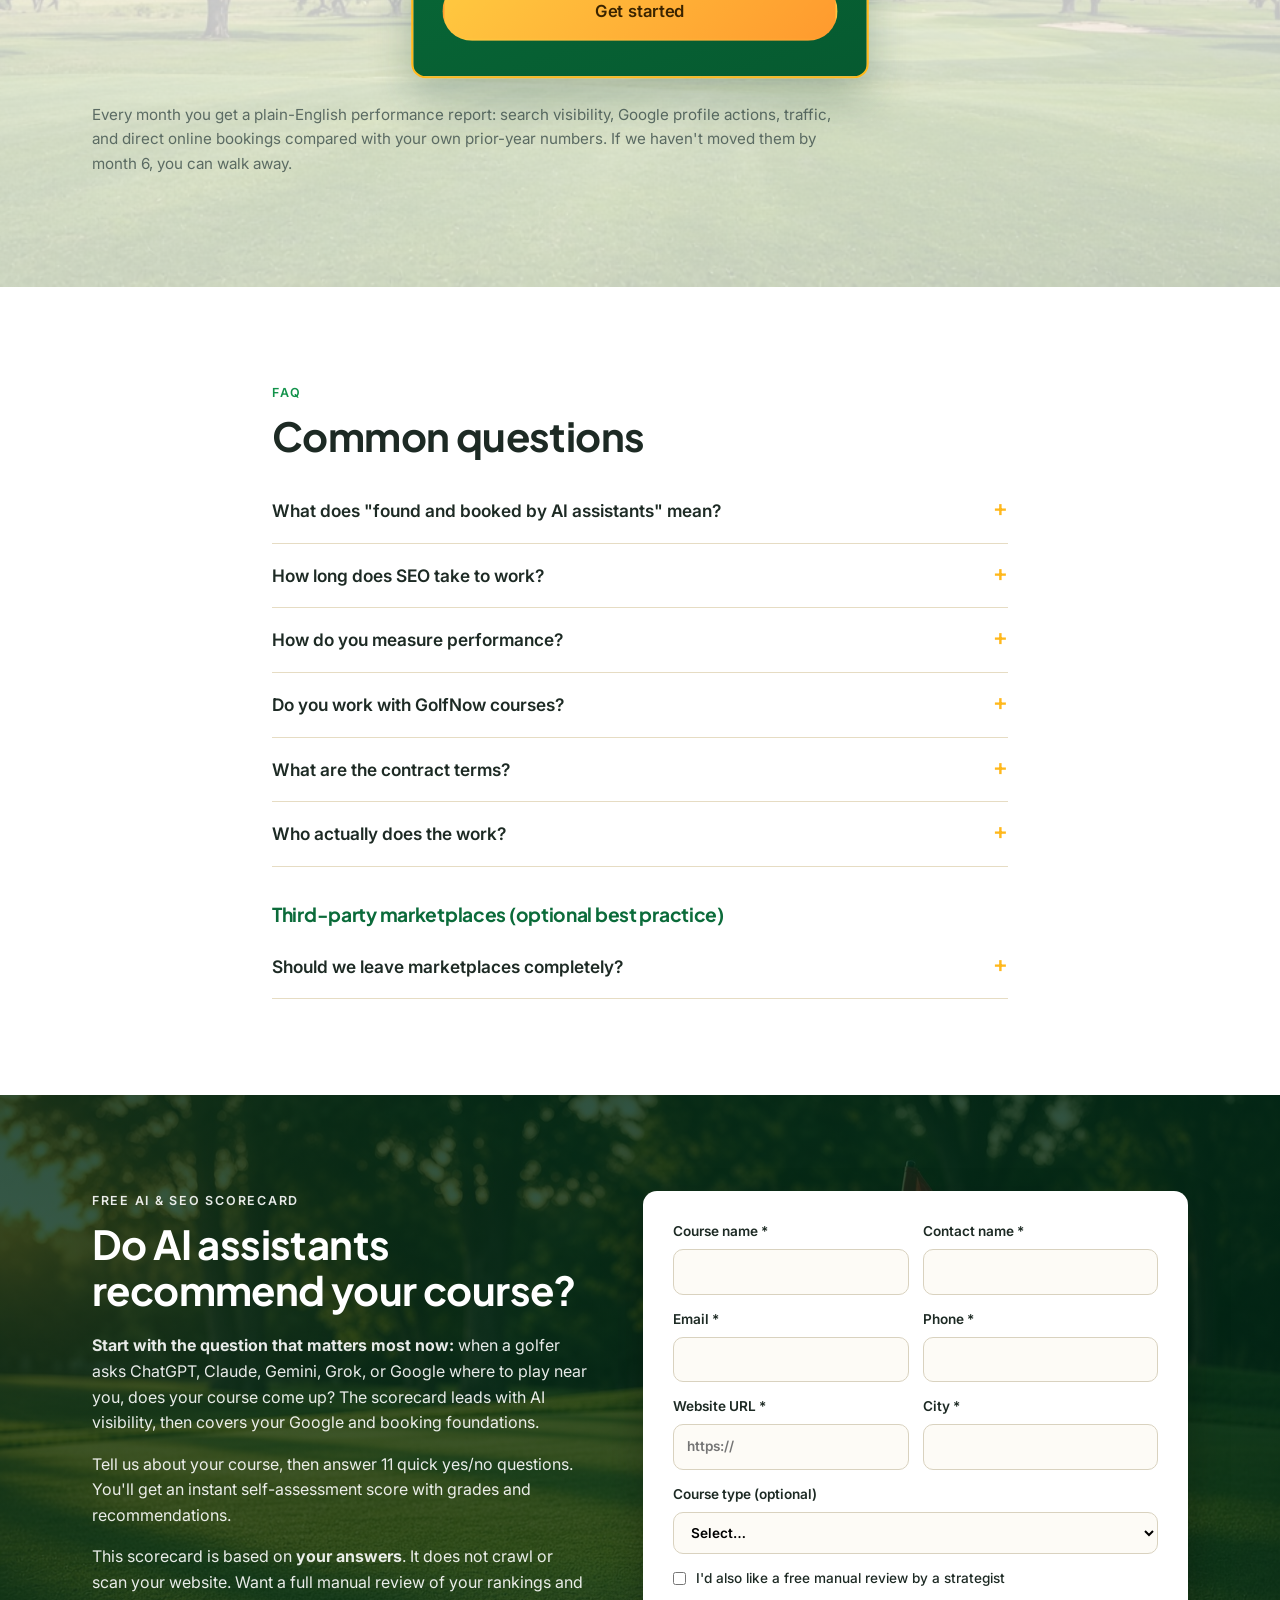
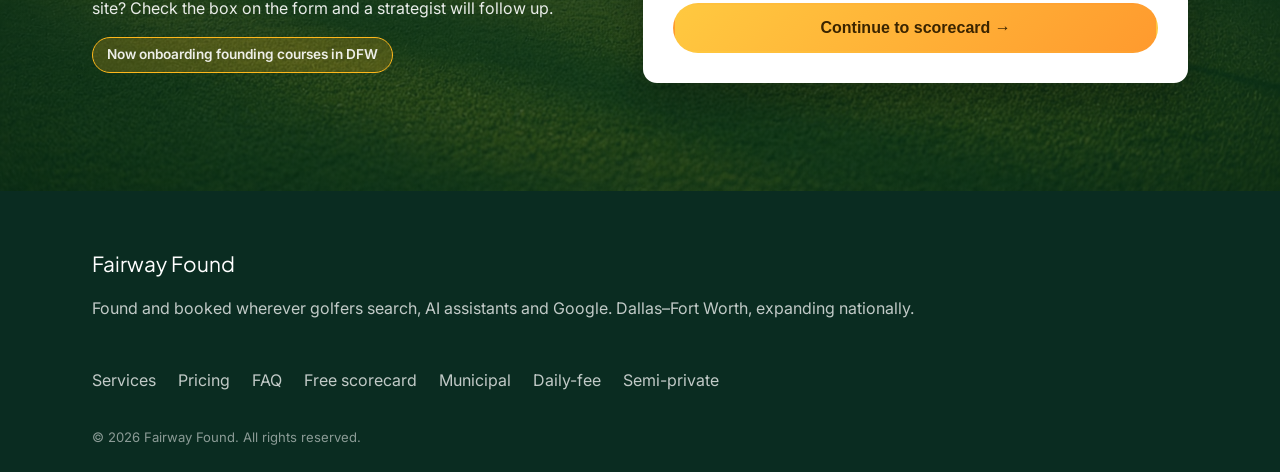
==== commit bdd44f69: "Add Grok to AI assistant lists; welcome reported xAI crawlers in robots.txt" ====
--- a/index.html
+++ b/index.html
@@ -4,16 +4,16 @@
 <meta charset="UTF-8"><meta name="viewport" content="width=device-width, initial-scale=1">
 <!-- BRAND NAME: swap "Fairway Found" here, in <title>, and in script.js (BRAND constant) -->
 <title>Fairway Found | Get Your Golf Course Found and Booked in AI Assistants and Google</title>
-<meta name="description" content="When golfers ask ChatGPT, Claude, Gemini, Perplexity, or Google where to play, your course should be the answer. Fairway Found gets public golf courses found and booked wherever golfers search, with bookings on your own site.">
+<meta name="description" content="When golfers ask ChatGPT, Claude, Gemini, Grok, Perplexity, or Google where to play, your course should be the answer. Fairway Found gets public golf courses found and booked wherever golfers search, with bookings on your own site.">
 <meta property="og:title" content="Fairway Found | When golfers ask AI where to play, your course should be the answer">
 <meta property="og:description" content="Found and booked wherever golfers search: AI assistants, Google Search and Maps. One plan, $1,500/mo, first month free.">
 <link rel="canonical" href="https://ktcoppedge.github.io/fairway-found-site/">
 <script type="application/ld+json">
-{"@context":"https://schema.org","@type":["ProfessionalService","Organization"],"name":"Fairway Found","url":"https://ktcoppedge.github.io/fairway-found-site/","description":"AI search and local SEO for public golf courses: we help courses get found and booked in AI assistants (ChatGPT, Claude, Gemini, Perplexity, Google AI Overviews) and Google Search and Maps, with bookings on their own site.","areaServed":{"@type":"Place","name":"Dallas–Fort Worth, Texas"},"serviceType":["AI search optimization","Local SEO","Google Business Profile optimization"],"knowsAbout":["Golf course marketing","Local SEO","AI search visibility","Structured data","Online tee time booking"],"makesOffer":{"@type":"Offer","name":"Fairway Found plan","price":"1500","priceCurrency":"USD","description":"$1,500 per month, no setup fee, first month free, 12-month agreement with a month-6 walk-away."}}
+{"@context":"https://schema.org","@type":["ProfessionalService","Organization"],"name":"Fairway Found","url":"https://ktcoppedge.github.io/fairway-found-site/","description":"AI search and local SEO for public golf courses: we help courses get found and booked in AI assistants (ChatGPT, Claude, Gemini, Grok, Perplexity, Google AI Overviews) and Google Search and Maps, with bookings on their own site.","areaServed":{"@type":"Place","name":"Dallas–Fort Worth, Texas"},"serviceType":["AI search optimization","Local SEO","Google Business Profile optimization"],"knowsAbout":["Golf course marketing","Local SEO","AI search visibility","Structured data","Online tee time booking"],"makesOffer":{"@type":"Offer","name":"Fairway Found plan","price":"1500","priceCurrency":"USD","description":"$1,500 per month, no setup fee, first month free, 12-month agreement with a month-6 walk-away."}}
 </script>
 <script type="application/ld+json">
 {"@context":"https://schema.org","@type":"FAQPage","mainEntity":[
-{"@type":"Question","name":"What does 'found and booked by AI assistants' mean?","acceptedAnswer":{"@type":"Answer","text":"Golfers increasingly ask ChatGPT, Claude, Gemini, Perplexity, and Google AI Overviews where to play and when to book. We make your course's information clear, consistent, and machine-readable so those assistants can recommend you and send golfers to your own booking page. It's an emerging area: no one controls what AI assistants say, and booking support varies by tee sheet provider, so we make no guarantees, but we track your visibility every month."}},
+{"@type":"Question","name":"What does 'found and booked by AI assistants' mean?","acceptedAnswer":{"@type":"Answer","text":"Golfers increasingly ask ChatGPT, Claude, Gemini, Grok, Perplexity, and Google AI Overviews where to play and when to book. We make your course's information clear, consistent, and machine-readable so those assistants can recommend you and send golfers to your own booking page. It's an emerging area: no one controls what AI assistants say, and booking support varies by tee sheet provider, so we make no guarantees, but we track your visibility every month."}},
 {"@type":"Question","name":"How long does SEO take to work?","acceptedAnswer":{"@type":"Answer","text":"Most courses see meaningful movement in 3–6 months. Quick wins like Google profile fixes can help sooner. Our plan is a 12-month agreement with a month-6 walk-away if we haven't moved the numbers."}},
 {"@type":"Question","name":"How much does Fairway Found cost?","acceptedAnswer":{"@type":"Answer","text":"One plan: $1,500 a month, no setup fee, and your first month is free. 12-month agreement with a month-6 walk-away."}}
 ]}
@@ -37,7 +37,7 @@
 <section class="hero bg" style="--bg:url(images/sunrise.jpg)">
     <div class="wrap hero-inner">
     <h1>When golfers ask AI where to play, <em>your course should be the answer.</em></h1>
-    <p class="lead">We get public golf courses found and booked wherever golfers search: ChatGPT, Claude, Gemini, Perplexity, Google AI Overviews, and classic Google Search and Maps, with the booking landing on your own site. One simple plan at $1,500 a month, first month free, with monthly performance reporting.</p>
+    <p class="lead">We get public golf courses found and booked wherever golfers search: ChatGPT, Claude, Gemini, Grok, Perplexity, Google AI Overviews, and classic Google Search and Maps, with the booking landing on your own site. One simple plan at $1,500 a month, first month free, with monthly performance reporting.</p>
     <div class="cta-row"><a href="#audit" class="btn btn-gold">Check your AI visibility free</a><a href="#pricing" class="btn btn-ghost">See pricing</a></div>
   </div>
 </section>
@@ -69,7 +69,7 @@
   <div class="wrap">
     <p class="eyebrow">SEO for the AI era · Found and booked by AI assistants</p>
     <h2>Golfers are asking AI where to play. Be the answer, then be the booking.</h2>
-    <p class="lead">More and more golfers ask ChatGPT, Claude, Gemini, Perplexity, and Google AI Overviews things like "best public course near Plano" or "twilight tee times this Saturday." We make your course show up in those answers and make it easy to book directly with you. Classic Google SEO is the foundation underneath; AI visibility is what we build on top.</p>
+    <p class="lead">More and more golfers ask ChatGPT, Claude, Gemini, Grok, Perplexity, and Google AI Overviews things like "best public course near Plano" or "twilight tee times this Saturday." We make your course show up in those answers and make it easy to book directly with you. Classic Google SEO is the foundation underneath; AI visibility is what we build on top.</p>
     <div class="grid three">
       <div class="card icon"><span>💬</span><h3>Answer-ready Q&amp;A content</h3><p>Clear pages on rates, twilight times, dress code, walking policy, range, and leagues, written so AI assistants can quote you accurately.</p></div>
       <div class="card icon"><span>{ }</span><h3>Full structured data</h3><p>Detailed schema for your course, prices, hours, amenities, and booking, so AI systems read your facts instead of guessing.</p></div>
@@ -106,7 +106,7 @@
     <p class="eyebrow">Services</p>
     <h2>Everything it takes to get found and booked wherever golfers search</h2>
     <div class="grid three">
-      <div class="card icon"><span>🤖</span><h3>Found and booked by AI assistants</h3><p>Answer-ready content, full structured data, bot-friendly booking links, and monthly visibility checks across ChatGPT, Claude, Gemini, Perplexity, and Google AI Overviews. An emerging area; support varies by tee sheet.</p></div>
+      <div class="card icon"><span>🤖</span><h3>Found and booked by AI assistants</h3><p>Answer-ready content, full structured data, bot-friendly booking links, and monthly visibility checks across ChatGPT, Claude, Gemini, Grok, Perplexity, and Google AI Overviews. An emerging area; support varies by tee sheet.</p></div>
       <div class="card icon"><span>◎</span><h3>Google Business Profile optimization</h3><p>Complete, accurate profiles with fresh photos, weekly posts, and booking links that work.</p></div>
       <div class="card icon"><span>✎</span><h3>Local landing pages &amp; content</h3><p>Pages golfers actually search for: course tours, leagues, outings, events, and "golf near [city]."</p></div>
       <div class="card icon"><span>📅</span><h3>Book-from-Google setup</h3><p>A working "Book" button on Search and Maps, using Reserve with Google where your tee sheet supports it, or a tracked direct link.</p></div>
@@ -214,7 +214,7 @@
   <div class="wrap narrow">
     <p class="eyebrow">FAQ</p>
     <h2>Common questions</h2>
-    <details><summary>What does "found and booked by AI assistants" mean?</summary><p>Golfers increasingly ask ChatGPT, Claude, Gemini, Perplexity, and Google AI Overviews where to play and when to book. We make your course's information clear, consistent, and machine-readable so those assistants can recommend you and send golfers to your own booking page. It's an emerging area: no one controls what AI assistants say, and booking support varies by tee sheet provider, so we make no guarantees. We do track your visibility every month so you can see what's changing.</p></details>
+    <details><summary>What does "found and booked by AI assistants" mean?</summary><p>Golfers increasingly ask ChatGPT, Claude, Gemini, Grok, Perplexity, and Google AI Overviews where to play and when to book. We make your course's information clear, consistent, and machine-readable so those assistants can recommend you and send golfers to your own booking page. It's an emerging area: no one controls what AI assistants say, and booking support varies by tee sheet provider, so we make no guarantees. We do track your visibility every month so you can see what's changing.</p></details>
     <details><summary>How long does SEO take to work?</summary><p>Most courses see meaningful movement in 3–6 months. Quick wins like Google profile fixes can help sooner, but search authority builds over time, which is why our plan is a 12-month agreement, with a month-6 walk-away if we haven't moved the numbers.</p></details>
     <details><summary>How do you measure performance?</summary><p>Every month we report search visibility, Google profile actions, website traffic, and direct online bookings and revenue, compared with your own prior-year numbers. Reporting is included; your fee stays a flat $1,500 a month.</p></details>
     <details><summary>Do you work with GolfNow courses?</summary><p>Yes. Tracking options can be more limited on some marketplace-run booking systems, so we review your setup during the audit and set up the best tracking available.</p></details>
@@ -230,7 +230,7 @@
     <div>
       <p class="eyebrow gold">Free AI &amp; SEO scorecard</p>
       <h2>Do AI assistants recommend your course?</h2>
-      <p><strong>Start with the question that matters most now:</strong> when a golfer asks ChatGPT, Claude, Gemini, or Google where to play near you, does your course come up? The scorecard leads with AI visibility, then covers your Google and booking foundations.</p>
+      <p><strong>Start with the question that matters most now:</strong> when a golfer asks ChatGPT, Claude, Gemini, Grok, or Google where to play near you, does your course come up? The scorecard leads with AI visibility, then covers your Google and booking foundations.</p>
       <p>Tell us about your course, then answer 11 quick yes/no questions. You'll get an instant self-assessment score with grades and recommendations.</p>
       <p>This scorecard is based on <strong>your answers</strong>. It does not crawl or scan your website. Want a full manual review of your rankings and site? Check the box on the form and a strategist will follow up.</p>
       <p class="badge">Now onboarding founding courses in DFW</p>
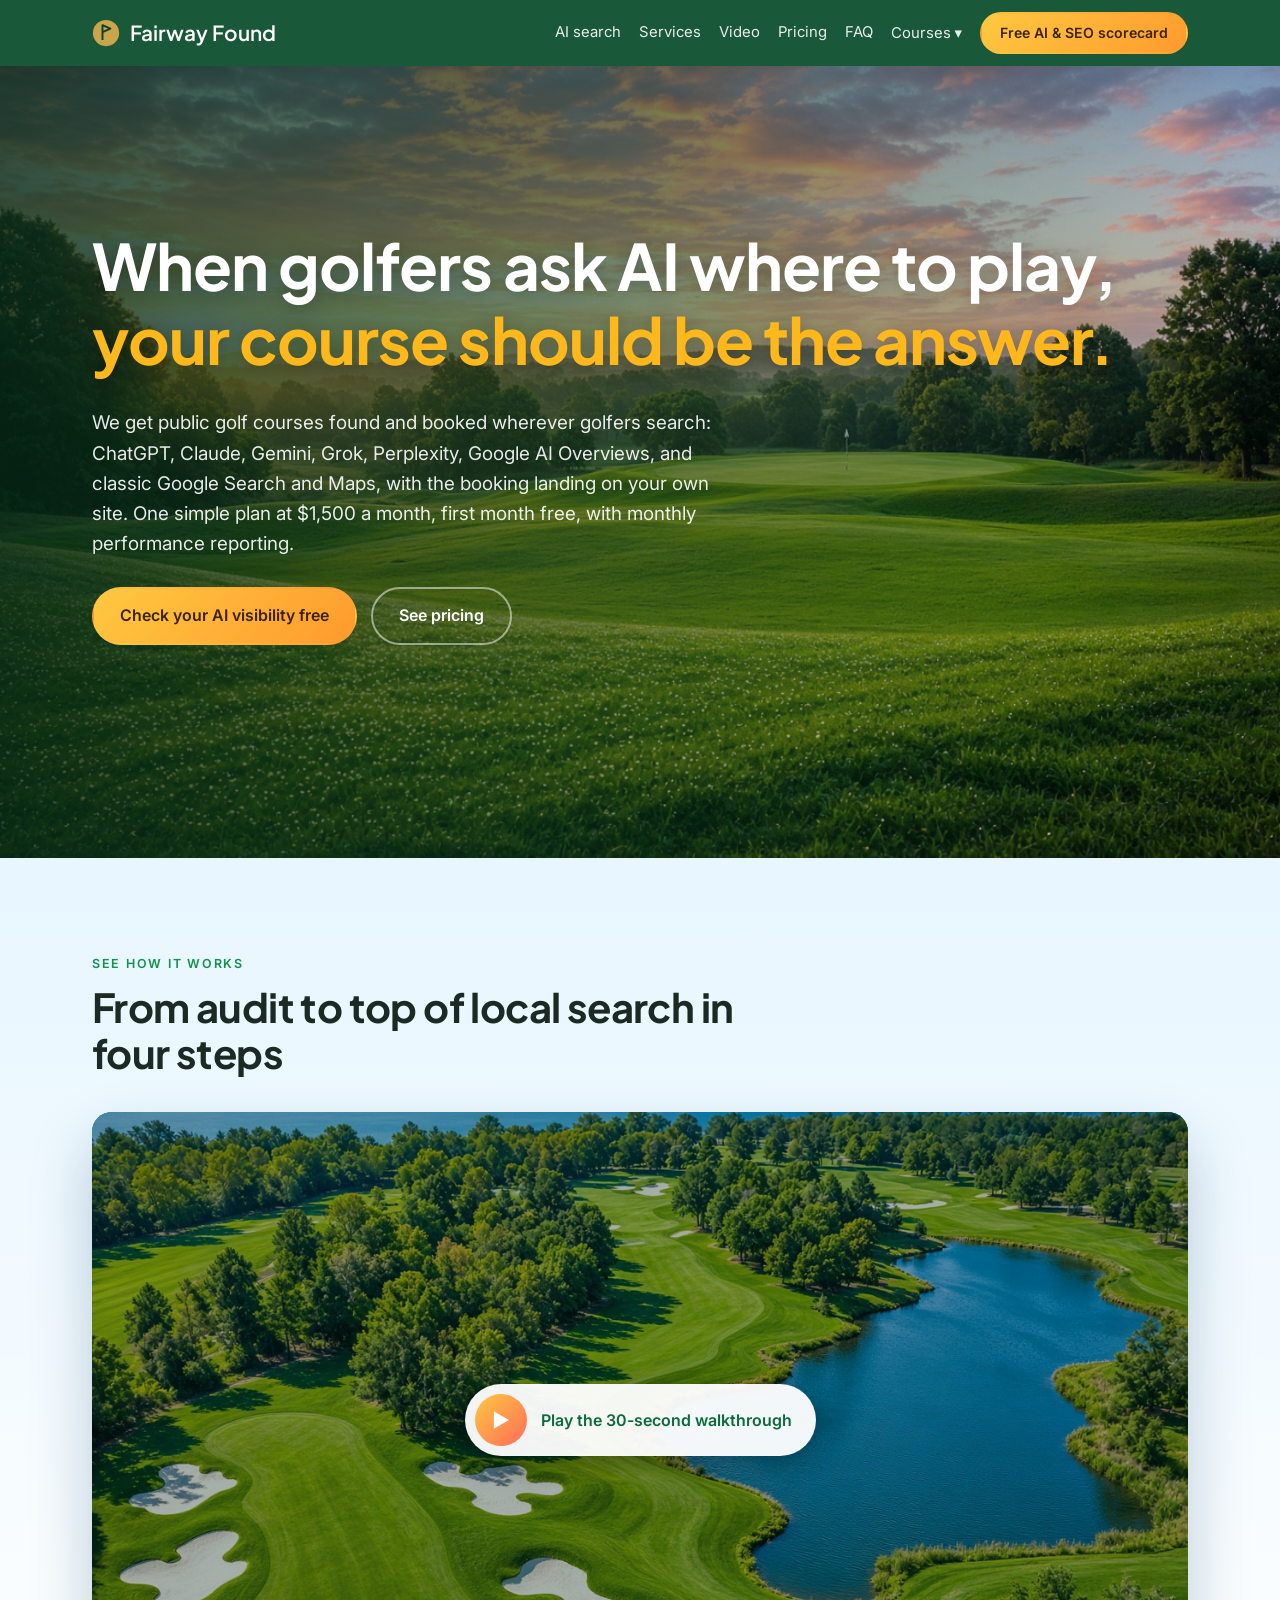
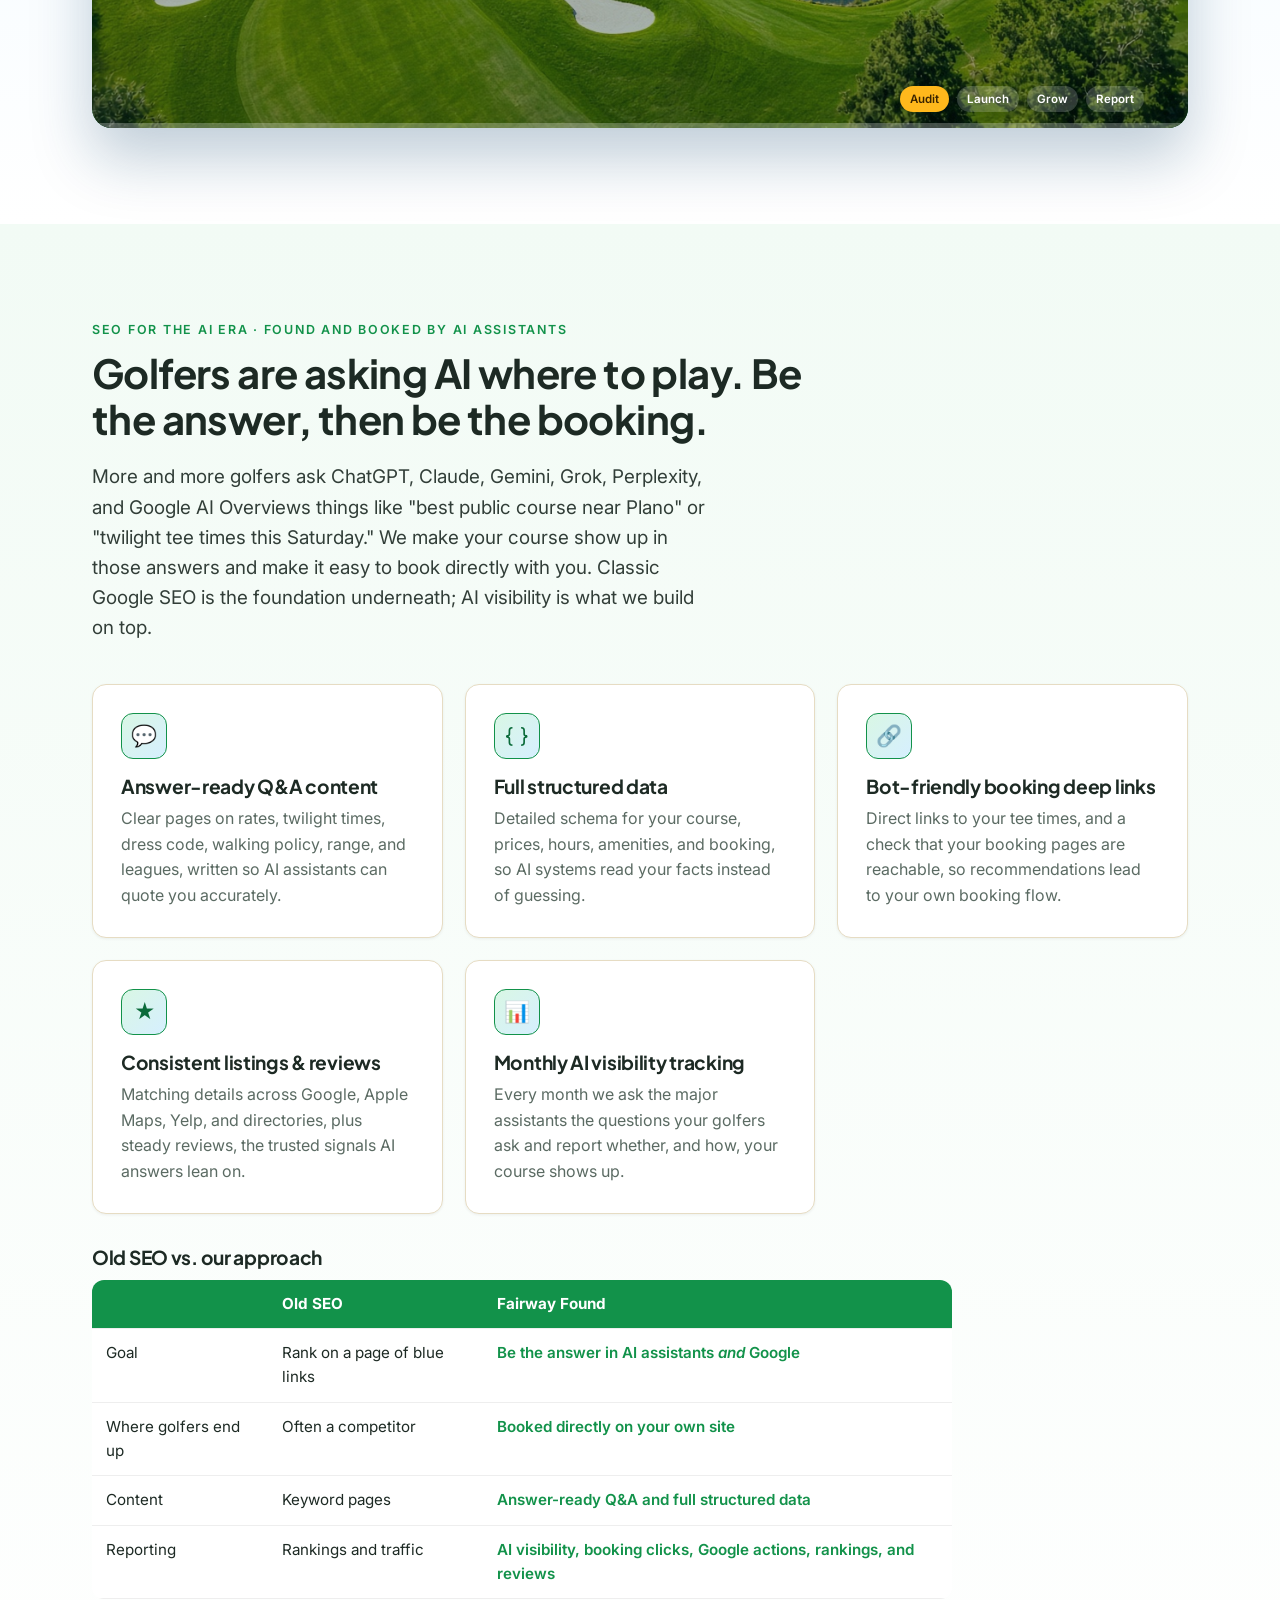
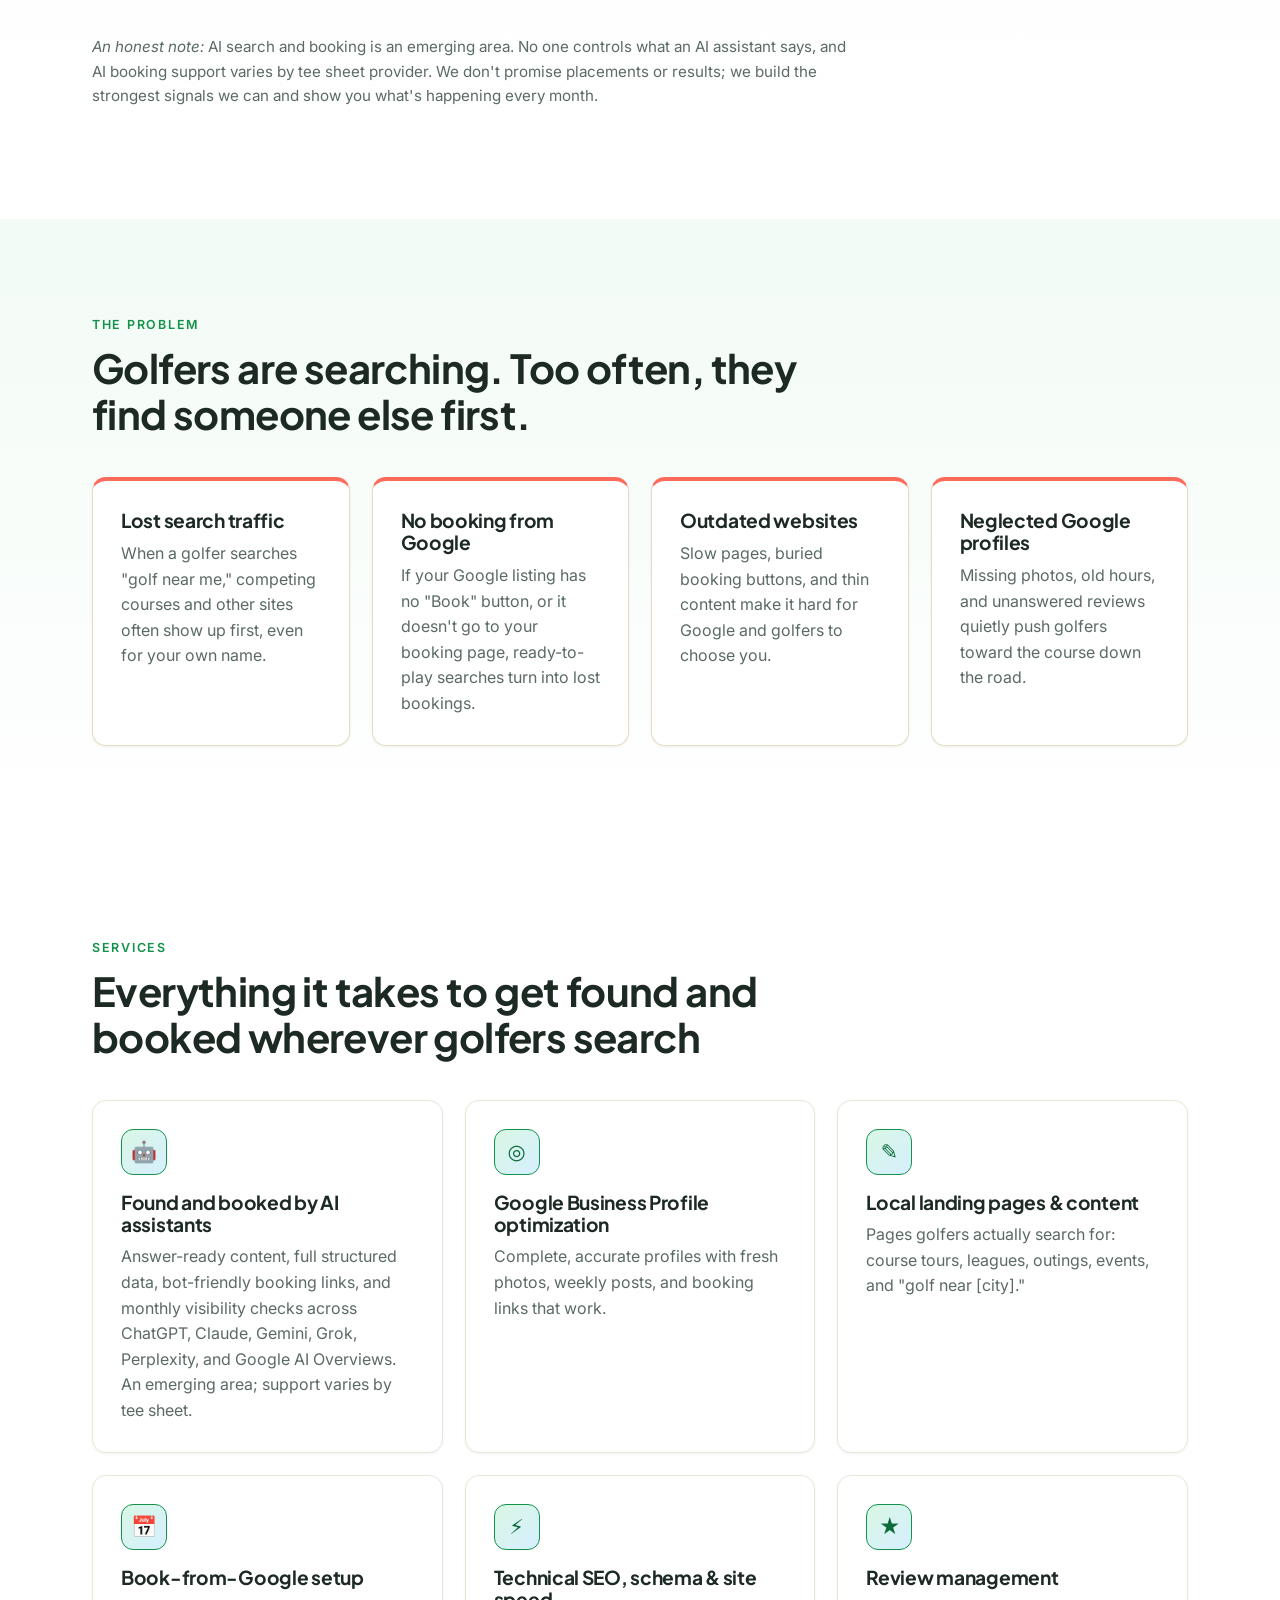
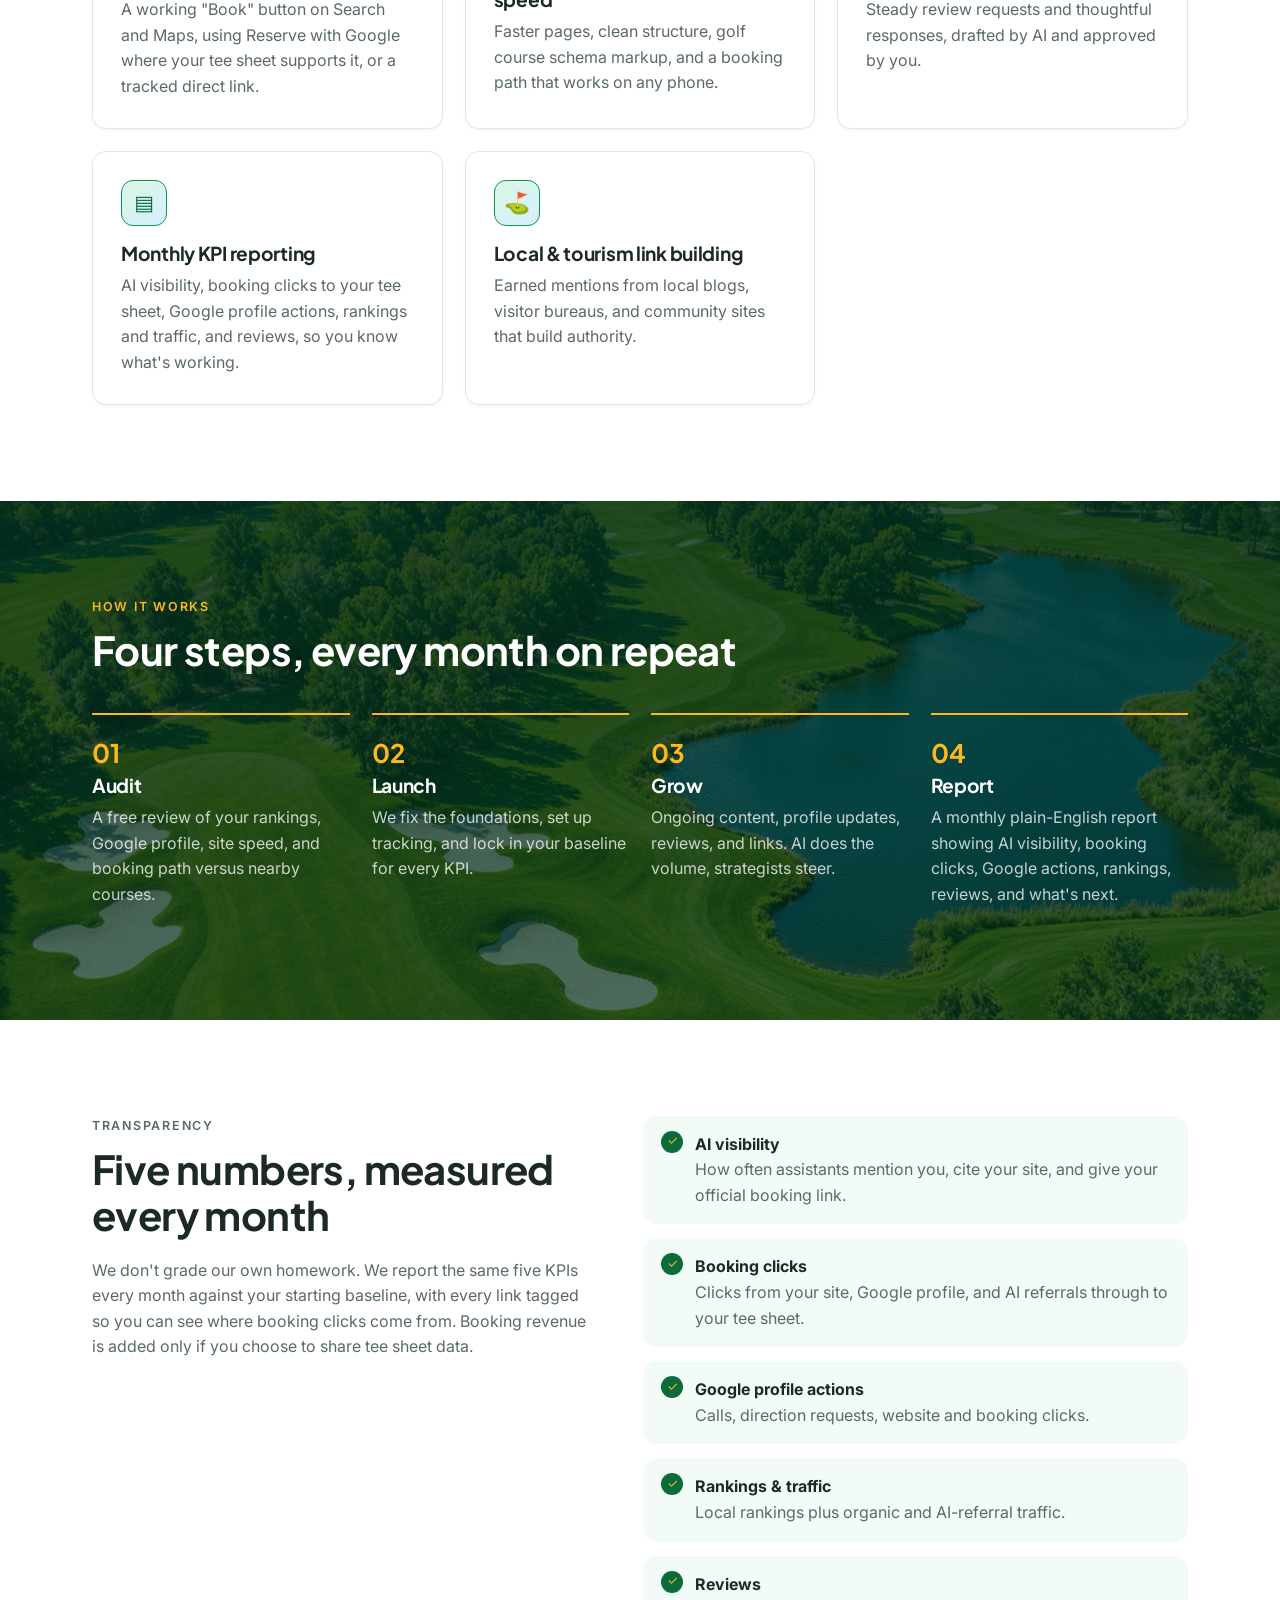
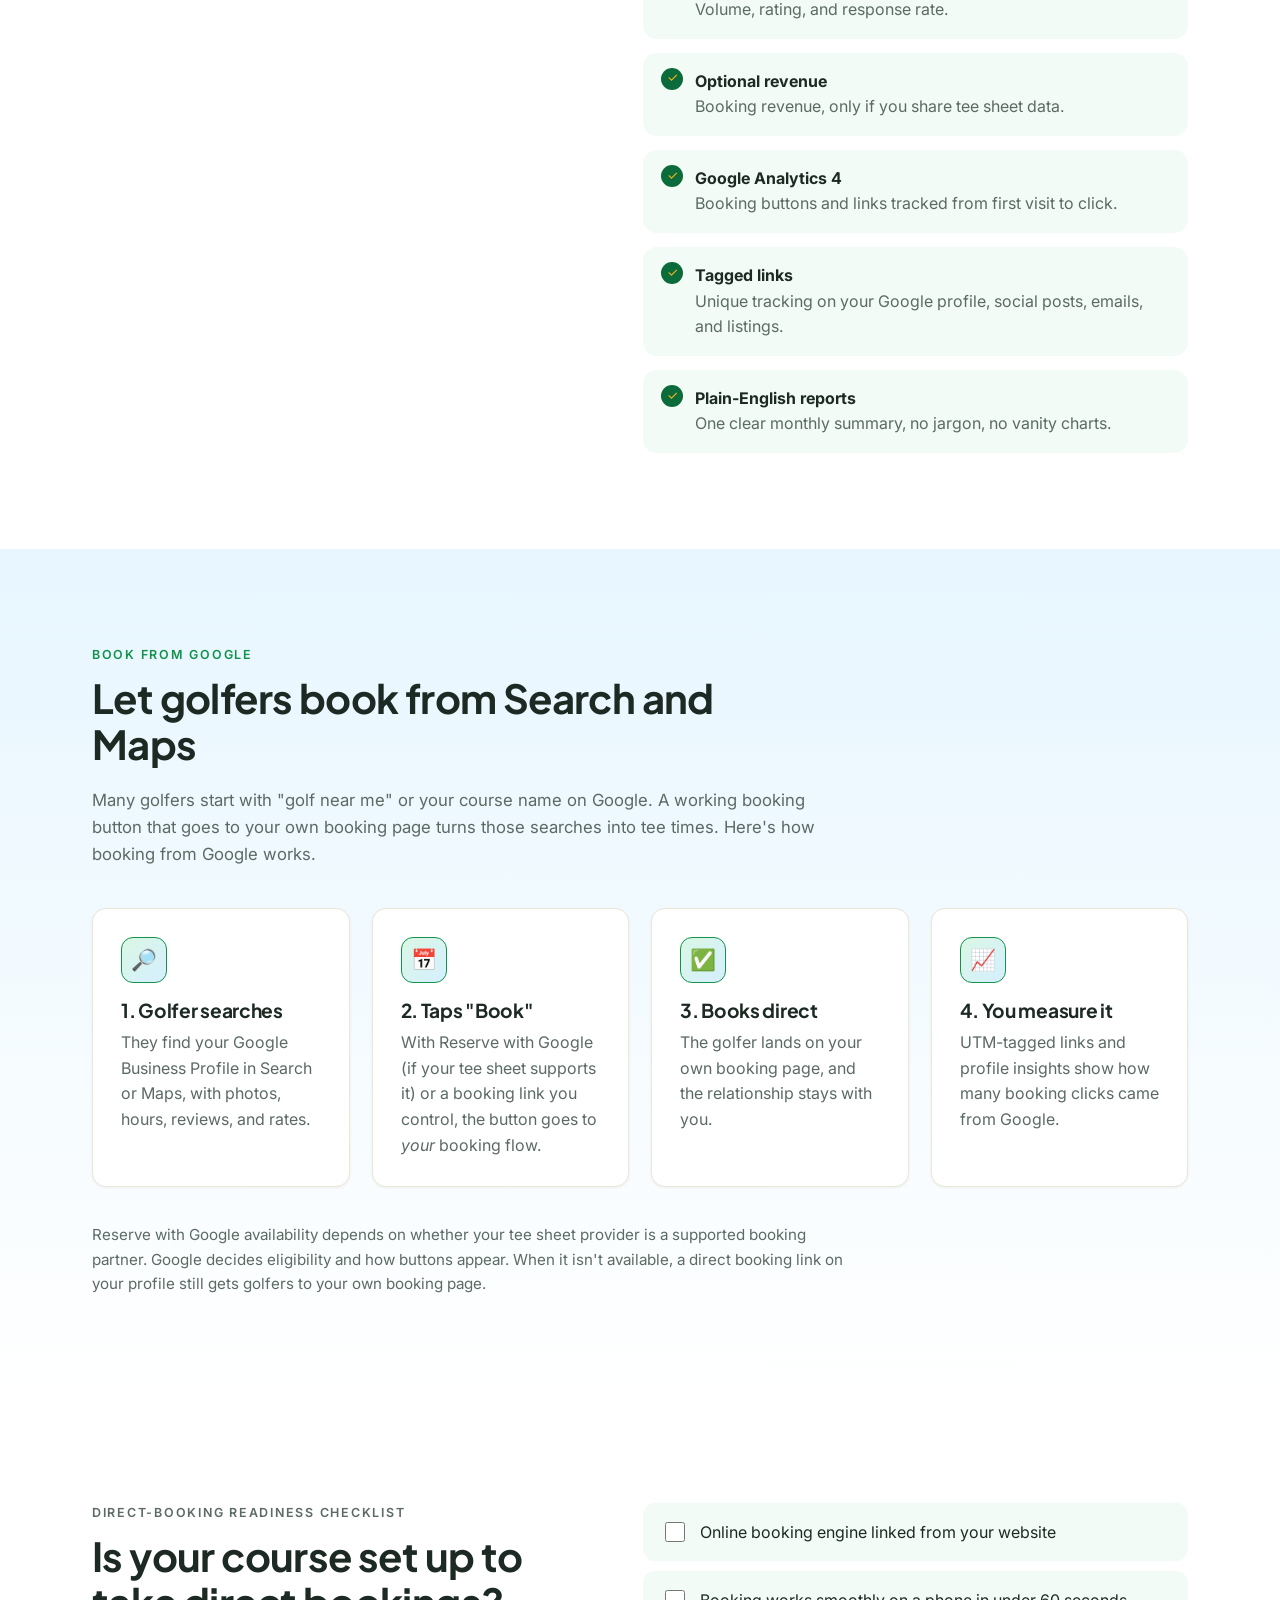
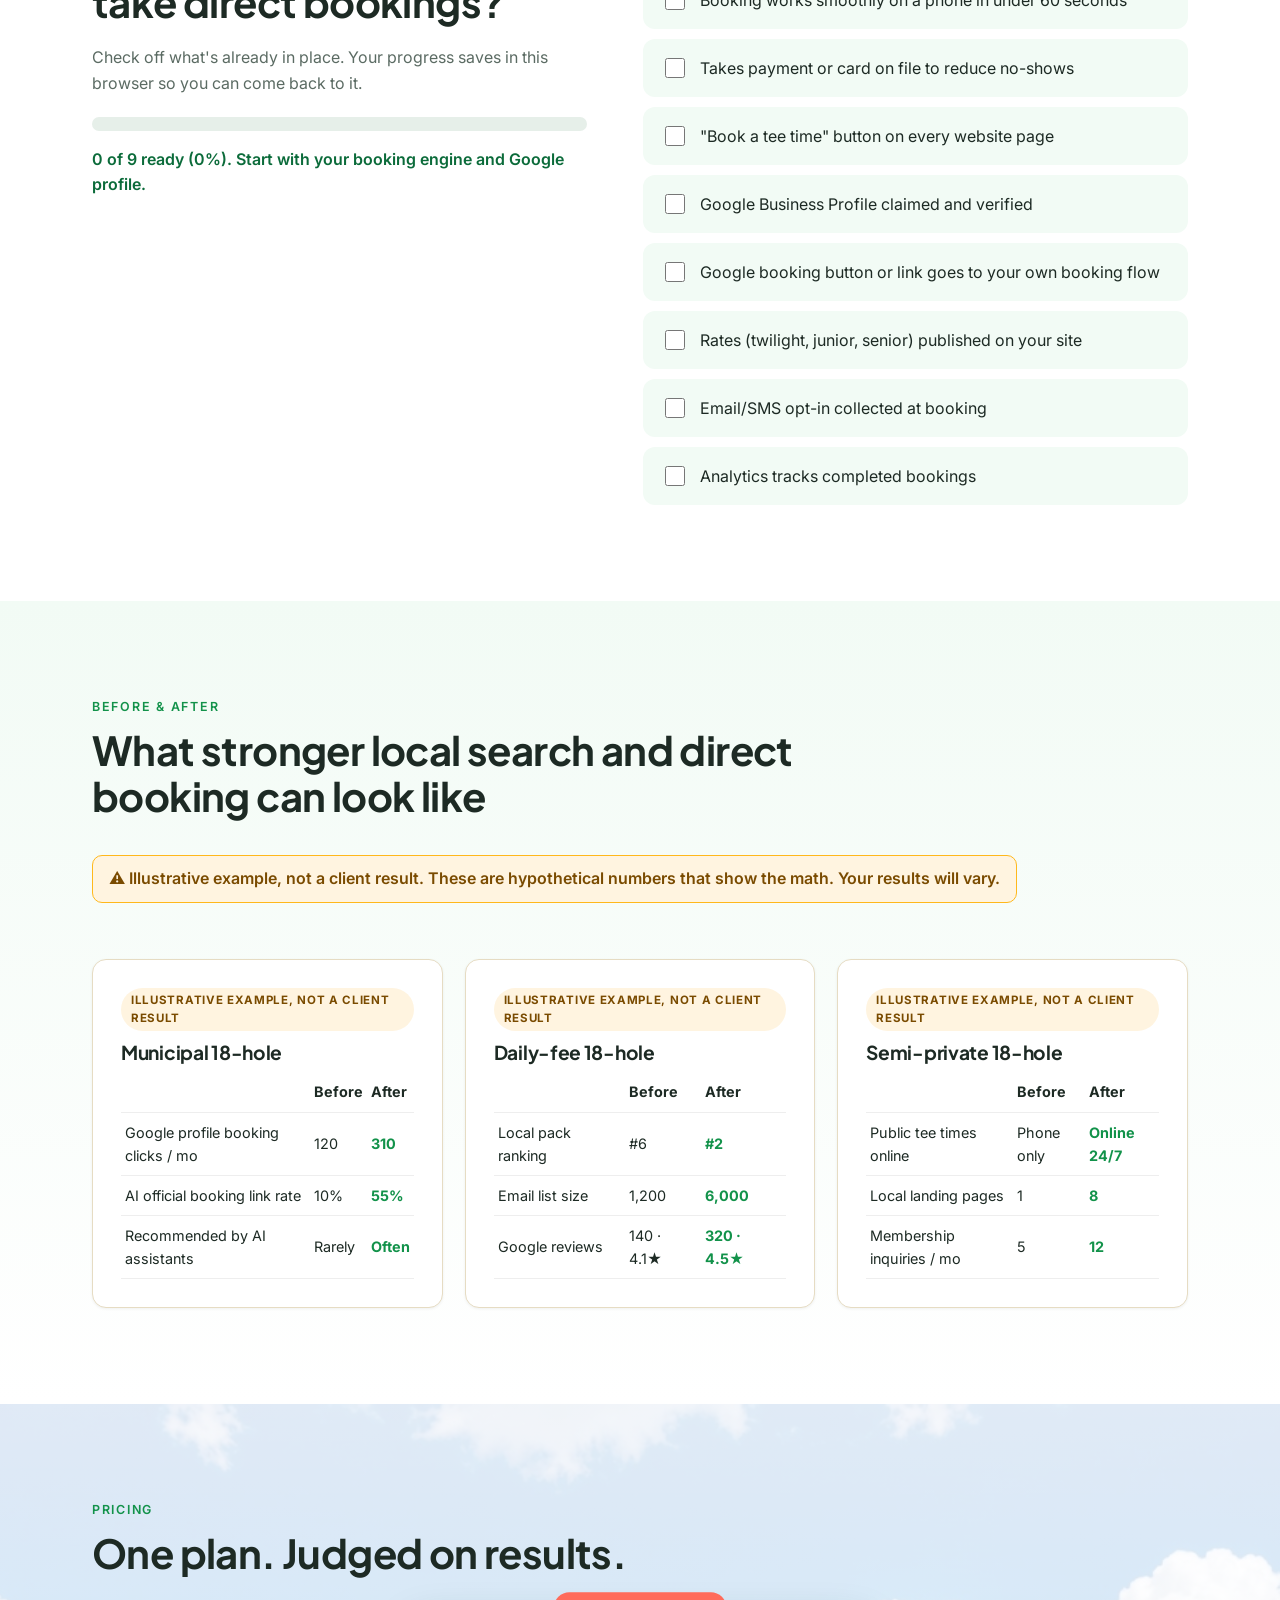
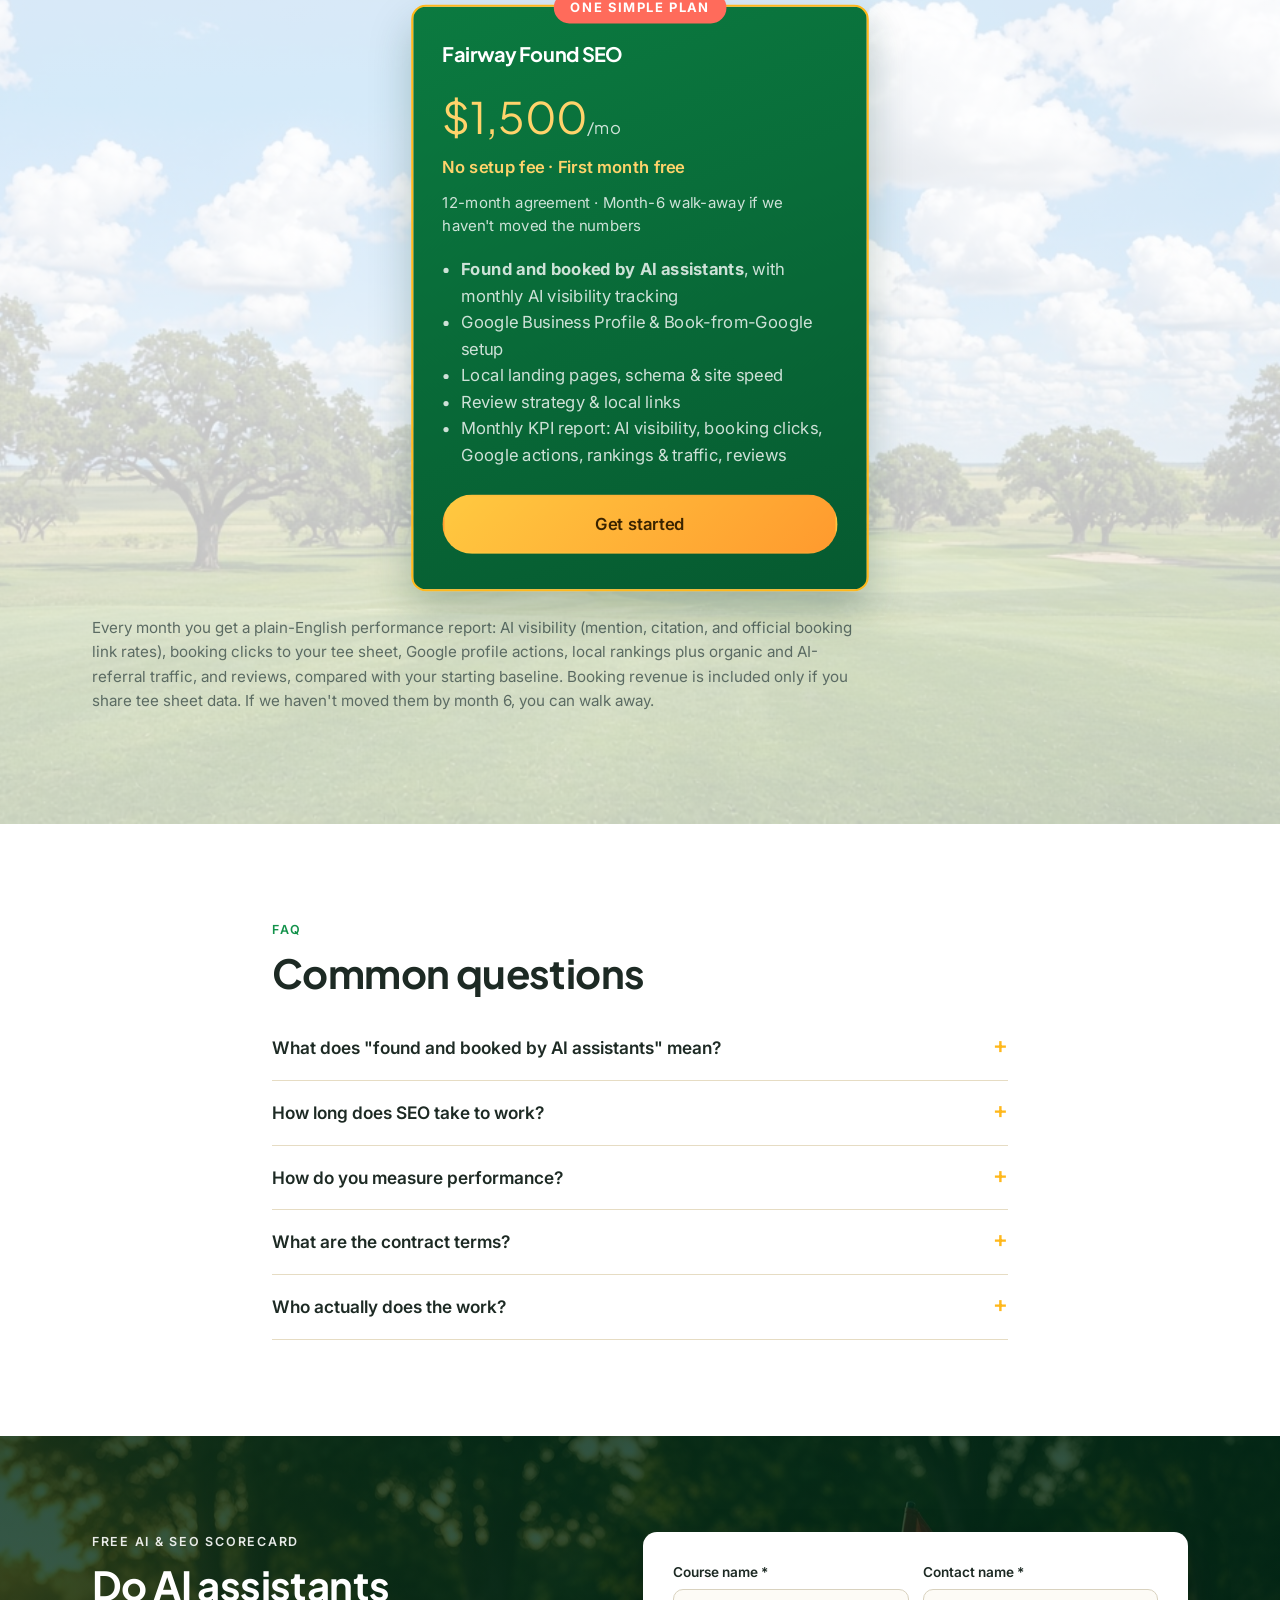
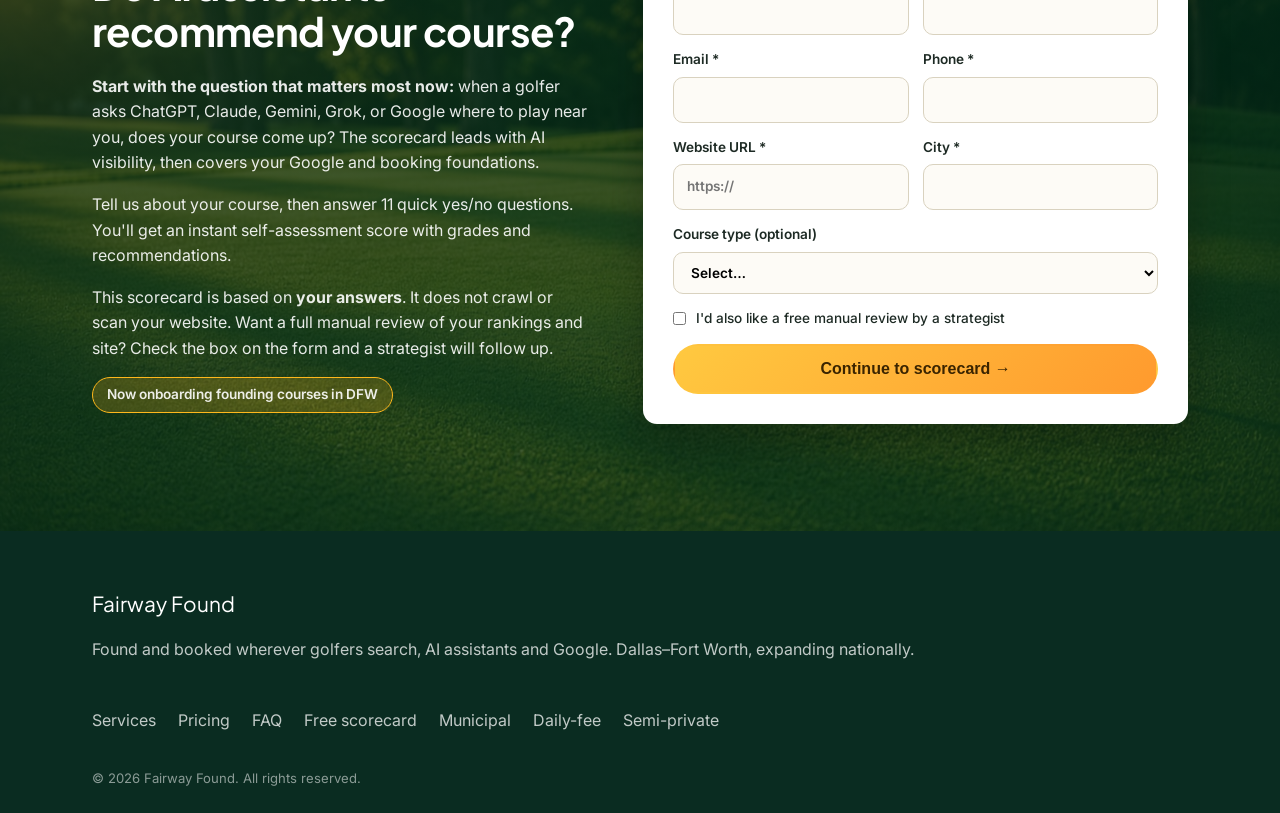
==== commit c679d5eb: "Reporting: five primary KPIs; revenue only with shared tee sheet data; remove marketplace wording" ====
--- a/index.html
+++ b/index.html
@@ -9,13 +9,14 @@
 <meta property="og:description" content="Found and booked wherever golfers search: AI assistants, Google Search and Maps. One plan, $1,500/mo, first month free.">
 <link rel="canonical" href="https://ktcoppedge.github.io/fairway-found-site/">
 <script type="application/ld+json">
-{"@context":"https://schema.org","@type":["ProfessionalService","Organization"],"name":"Fairway Found","url":"https://ktcoppedge.github.io/fairway-found-site/","description":"AI search and local SEO for public golf courses: we help courses get found and booked in AI assistants (ChatGPT, Claude, Gemini, Grok, Perplexity, Google AI Overviews) and Google Search and Maps, with bookings on their own site.","areaServed":{"@type":"Place","name":"Dallas–Fort Worth, Texas"},"serviceType":["AI search optimization","Local SEO","Google Business Profile optimization"],"knowsAbout":["Golf course marketing","Local SEO","AI search visibility","Structured data","Online tee time booking"],"makesOffer":{"@type":"Offer","name":"Fairway Found plan","price":"1500","priceCurrency":"USD","description":"$1,500 per month, no setup fee, first month free, 12-month agreement with a month-6 walk-away."}}
+{"@context":"https://schema.org","@type":["ProfessionalService","Organization"],"name":"Fairway Found","url":"https://ktcoppedge.github.io/fairway-found-site/","description":"AI search and local SEO for public golf courses: we help courses get found and booked in AI assistants (ChatGPT, Claude, Gemini, Grok, Perplexity, Google AI Overviews) and Google Search and Maps, with bookings on their own site.","areaServed":{"@type":"Place","name":"Dallas–Fort Worth, Texas"},"serviceType":["AI search optimization","Local SEO","Google Business Profile optimization"],"knowsAbout":["Golf course marketing","Local SEO","AI search visibility","Structured data","Online tee time booking"],"makesOffer":{"@type":"Offer","name":"Fairway Found plan","price":"1500","priceCurrency":"USD","description":"$1,500 per month, no setup fee, first month free, 12-month agreement with a month-6 walk-away. Includes a monthly report on five KPIs: AI visibility (mention, citation, and official booking link rates), booking clicks to your tee sheet, Google profile actions, local rankings plus organic and AI-referral traffic, and reviews. Booking revenue is reported only if the course shares tee sheet data."}}
 </script>
 <script type="application/ld+json">
 {"@context":"https://schema.org","@type":"FAQPage","mainEntity":[
 {"@type":"Question","name":"What does 'found and booked by AI assistants' mean?","acceptedAnswer":{"@type":"Answer","text":"Golfers increasingly ask ChatGPT, Claude, Gemini, Grok, Perplexity, and Google AI Overviews where to play and when to book. We make your course's information clear, consistent, and machine-readable so those assistants can recommend you and send golfers to your own booking page. It's an emerging area: no one controls what AI assistants say, and booking support varies by tee sheet provider, so we make no guarantees, but we track your visibility every month."}},
 {"@type":"Question","name":"How long does SEO take to work?","acceptedAnswer":{"@type":"Answer","text":"Most courses see meaningful movement in 3–6 months. Quick wins like Google profile fixes can help sooner. Our plan is a 12-month agreement with a month-6 walk-away if we haven't moved the numbers."}},
-{"@type":"Question","name":"How much does Fairway Found cost?","acceptedAnswer":{"@type":"Answer","text":"One plan: $1,500 a month, no setup fee, and your first month is free. 12-month agreement with a month-6 walk-away."}}
+{"@type":"Question","name":"How do you measure performance?","acceptedAnswer":{"@type":"Answer","text":"Every month we report five KPIs: AI visibility (mention, citation, and official booking link rates), booking clicks to your tee sheet, Google profile actions, local rankings plus organic and AI-referral traffic, and reviews, compared with your starting baseline. Booking revenue is reported only if you choose to share tee sheet data."}},
+{"@type":"Question","name":"How much does Fairway Found cost?","acceptedAnswer":{"@type":"Answer","text":"One plan: $1,500 a month, no setup fee, and your first month is free. 12-month agreement with a month-6 walk-away. Includes a monthly report on five KPIs: AI visibility (mention, citation, and official booking link rates), booking clicks to your tee sheet, Google profile actions, local rankings plus organic and AI-referral traffic, and reviews. Booking revenue is reported only if the course shares tee sheet data."}}
 ]}
 </script>
 <link rel="preconnect" href="https://fonts.googleapis.com"><link rel="preconnect" href="https://fonts.gstatic.com" crossorigin>
@@ -54,9 +55,9 @@
     <div class="player" id="player">
       <div class="scenes">
         <div class="scene" style="--bg:url(images/aerial.jpg)"><span class="step">Step 1 · Audit</span><h3>We map where golfers find you, and where they don't.</h3><p>Rankings, Google profile, site speed and booking path vs. nearby courses.</p></div>
-        <div class="scene" style="--bg:url(images/sunrise.jpg)"><span class="step">Step 2 · Launch</span><h3>We fix the foundations and set up tracking.</h3><p>Profile cleanup, technical fixes, GA4, tagged links, and your tee sheet baseline.</p></div>
+        <div class="scene" style="--bg:url(images/sunrise.jpg)"><span class="step">Step 2 · Launch</span><h3>We fix the foundations and set up tracking.</h3><p>Profile cleanup, technical fixes, GA4, tagged links, and your starting baseline.</p></div>
         <div class="scene" style="--bg:url(images/texas.jpg)"><span class="step">Step 3 · Grow</span><h3>AI does the volume. Strategists steer.</h3><p>Fresh content, weekly posts, review responses and local links, every month.</p></div>
-        <div class="scene" style="--bg:url(images/golden.jpg)"><span class="step">Step 4 · Report</span><h3>Plain-English results from your own tee sheet.</h3><p>Traffic, direct bookings and what's next, in one monthly report.</p></div>
+        <div class="scene" style="--bg:url(images/golden.jpg)"><span class="step">Step 4 · Report</span><h3>Plain-English results, every month.</h3><p>AI visibility, booking clicks, Google actions, rankings and reviews, in one monthly report.</p></div>
       </div>
       <button class="play" id="play" aria-label="Play explainer"><span>▶</span><em>Play the 30-second walkthrough</em></button>
       <div class="bar"><i id="prog"></i></div>
@@ -80,9 +81,9 @@
     <h3 style="margin-top:2rem">Old SEO vs. our approach</h3>
     <table class="compare"><thead><tr><th></th><th>Old SEO</th><th>Fairway Found</th></tr></thead><tbody>
       <tr><td>Goal</td><td>Rank on a page of blue links</td><td>Be the answer in AI assistants <em>and</em> Google</td></tr>
-      <tr><td>Where golfers end up</td><td>Often a marketplace or a competitor</td><td>Booked directly on your own site</td></tr>
+      <tr><td>Where golfers end up</td><td>Often a competitor</td><td>Booked directly on your own site</td></tr>
       <tr><td>Content</td><td>Keyword pages</td><td>Answer-ready Q&amp;A and full structured data</td></tr>
-      <tr><td>Reporting</td><td>Rankings and traffic</td><td>AI visibility, Google visibility, and direct bookings</td></tr>
+      <tr><td>Reporting</td><td>Rankings and traffic</td><td>AI visibility, booking clicks, Google actions, rankings, and reviews</td></tr>
     </tbody></table>
     <p class="note"><em>An honest note:</em> AI search and booking is an emerging area. No one controls what an AI assistant says, and AI booking support varies by tee sheet provider. We don't promise placements or results; we build the strongest signals we can and show you what's happening every month.</p>
   </div>
@@ -93,8 +94,8 @@
     <p class="eyebrow">The problem</p>
     <h2>Golfers are searching. Too often, they find someone else first.</h2>
     <div class="grid four">
-      <div class="card"><h3>Lost search traffic</h3><p>When a golfer searches "golf near me," marketplaces and competing courses often show up first, even for your own name.</p></div>
-      <div class="card"><h3>No booking from Google</h3><p>If your Google listing has no "Book" button, or it sends golfers to another site, ready-to-play searches turn into lost or costlier bookings.</p></div>
+      <div class="card"><h3>Lost search traffic</h3><p>When a golfer searches "golf near me," competing courses and other sites often show up first, even for your own name.</p></div>
+      <div class="card"><h3>No booking from Google</h3><p>If your Google listing has no "Book" button, or it doesn't go to your booking page, ready-to-play searches turn into lost bookings.</p></div>
       <div class="card"><h3>Outdated websites</h3><p>Slow pages, buried booking buttons, and thin content make it hard for Google and golfers to choose you.</p></div>
       <div class="card"><h3>Neglected Google profiles</h3><p>Missing photos, old hours, and unanswered reviews quietly push golfers toward the course down the road.</p></div>
     </div>
@@ -112,7 +113,7 @@
       <div class="card icon"><span>📅</span><h3>Book-from-Google setup</h3><p>A working "Book" button on Search and Maps, using Reserve with Google where your tee sheet supports it, or a tracked direct link.</p></div>
       <div class="card icon"><span>⚡</span><h3>Technical SEO, schema &amp; site speed</h3><p>Faster pages, clean structure, golf course schema markup, and a booking path that works on any phone.</p></div>
       <div class="card icon"><span>★</span><h3>Review management</h3><p>Steady review requests and thoughtful responses, drafted by AI and approved by you.</p></div>
-      <div class="card icon"><span>▤</span><h3>Booking tracking &amp; reporting</h3><p>We connect search activity to real bookings, so you know what's working.</p></div>
+      <div class="card icon"><span>▤</span><h3>Monthly KPI reporting</h3><p>AI visibility, booking clicks to your tee sheet, Google profile actions, rankings and traffic, and reviews, so you know what's working.</p></div>
       <div class="card icon"><span>⛳</span><h3>Local &amp; tourism link building</h3><p>Earned mentions from local blogs, visitor bureaus, and community sites that build authority.</p></div>
     </div>
   </div>
@@ -124,9 +125,9 @@
     <h2>Four steps, every month on repeat</h2>
     <ol class="steps">
       <li><b>01</b><h3>Audit</h3><p>A free review of your rankings, Google profile, site speed, and booking path versus nearby courses.</p></li>
-      <li><b>02</b><h3>Launch</h3><p>We fix the foundations, set up tracking, and lock in your baseline from tee sheet data.</p></li>
+      <li><b>02</b><h3>Launch</h3><p>We fix the foundations, set up tracking, and lock in your baseline for every KPI.</p></li>
       <li><b>03</b><h3>Grow</h3><p>Ongoing content, profile updates, reviews, and links. AI does the volume, strategists steer.</p></li>
-      <li><b>04</b><h3>Report</h3><p>A monthly plain-English report showing traffic, bookings, and what's next.</p></li>
+      <li><b>04</b><h3>Report</h3><p>A monthly plain-English report showing AI visibility, booking clicks, Google actions, rankings, reviews, and what's next.</p></li>
     </ol>
   </div>
 </section>
@@ -135,14 +136,14 @@
   <div class="wrap split">
     <div>
       <p class="eyebrow">Transparency</p>
-      <h2>Your tee sheet is the source of truth</h2>
-      <p>We don't grade our own homework. Results are measured against your course's own booking data, with every channel tagged so you can see where bookings come from.</p>
+      <h2>Five numbers, measured every month</h2>
+      <p>We don't grade our own homework. We report the same five KPIs every month against your starting baseline, with every link tagged so you can see where booking clicks come from. Booking revenue is added only if you choose to share tee sheet data.</p>
     </div>
     <ul class="checks">
-      <li><b>Tee sheet data</b> Monthly exports of online bookings and revenue are the final record.</li>
+      <li><b>AI visibility</b> How often assistants mention you, cite your site, and give your official booking link.</li><li><b>Booking clicks</b> Clicks from your site, Google profile, and AI referrals through to your tee sheet.</li><li><b>Google profile actions</b> Calls, direction requests, website and booking clicks.</li><li><b>Rankings &amp; traffic</b> Local rankings plus organic and AI-referral traffic.</li><li><b>Reviews</b> Volume, rating, and response rate.</li><li><b>Optional revenue</b> Booking revenue, only if you share tee sheet data.</li>
       <li><b>Google Analytics 4</b> Booking buttons and links tracked from first visit to click.</li>
       <li><b>Tagged links</b> Unique tracking on your Google profile, social posts, emails, and listings.</li>
-      <li><b>Call tracking</b> Phone bookings from search counted too, not just online ones.</li>
+      
       <li><b>Plain-English reports</b> One clear monthly summary, no jargon, no vanity charts.</li>
     </ul>
   </div>
@@ -152,12 +153,12 @@
   <div class="wrap">
     <p class="eyebrow">Book from Google</p>
     <h2>Let golfers book from Search and Maps</h2>
-    <p class="sub">Many golfers start with "golf near me" or your course name on Google. If the booking button on your listing sends them to someone else's site, you lose the customer relationship. Here's how direct booking from Google works.</p>
+    <p class="sub">Many golfers start with "golf near me" or your course name on Google. A working booking button that goes to your own booking page turns those searches into tee times. Here's how booking from Google works.</p>
     <div class="grid four">
       <div class="card icon"><span>🔎</span><h3>1. Golfer searches</h3><p>They find your Google Business Profile in Search or Maps, with photos, hours, reviews, and rates.</p></div>
       <div class="card icon"><span>📅</span><h3>2. Taps "Book"</h3><p>With Reserve with Google (if your tee sheet supports it) or a booking link you control, the button goes to <em>your</em> booking flow.</p></div>
-      <div class="card icon"><span>✅</span><h3>3. Books direct</h3><p>The round, the payment, and the golfer's contact info stay with you, not a marketplace.</p></div>
-      <div class="card icon"><span>📈</span><h3>4. You measure it</h3><p>UTM-tagged links and profile insights show how many bookings came from Google.</p></div>
+      <div class="card icon"><span>✅</span><h3>3. Books direct</h3><p>The golfer lands on your own booking page, and the relationship stays with you.</p></div>
+      <div class="card icon"><span>📈</span><h3>4. You measure it</h3><p>UTM-tagged links and profile insights show how many booking clicks came from Google.</p></div>
     </div>
     <p class="note">Reserve with Google availability depends on whether your tee sheet provider is a supported booking partner. Google decides eligibility and how buttons appear. When it isn't available, a direct booking link on your profile still gets golfers to your own booking page.</p>
   </div>
@@ -192,8 +193,8 @@
     <h2>What stronger local search and direct booking can look like</h2>
     <p class="disclaimer">⚠ Illustrative example, not a client result. These are hypothetical numbers that show the math. Your results will vary.</p>
     <div class="grid three">
-      <div class="card ba"><span class="tag">Illustrative example, not a client result</span><h3>Municipal 18-hole</h3><table><thead><tr><th></th><th>Before</th><th>After</th></tr></thead><tbody><tr><td>Google profile booking clicks / mo</td><td>120</td><td>310</td></tr><tr><td>Direct online share</td><td>35%</td><td>60%</td></tr><tr><td>Recommended by AI assistants</td><td>Rarely</td><td>Often</td></tr></tbody></table></div>
-      <div class="card ba"><span class="tag">Illustrative example, not a client result</span><h3>Daily-fee 18-hole</h3><table><thead><tr><th></th><th>Before</th><th>After</th></tr></thead><tbody><tr><td>Google profile booking link</td><td>Marketplace</td><td>Own engine</td></tr><tr><td>Email list size</td><td>1,200</td><td>6,000</td></tr><tr><td>Off-peak fill rate</td><td>45%</td><td>62%</td></tr></tbody></table></div>
+      <div class="card ba"><span class="tag">Illustrative example, not a client result</span><h3>Municipal 18-hole</h3><table><thead><tr><th></th><th>Before</th><th>After</th></tr></thead><tbody><tr><td>Google profile booking clicks / mo</td><td>120</td><td>310</td></tr><tr><td>AI official booking link rate</td><td>10%</td><td>55%</td></tr><tr><td>Recommended by AI assistants</td><td>Rarely</td><td>Often</td></tr></tbody></table></div>
+      <div class="card ba"><span class="tag">Illustrative example, not a client result</span><h3>Daily-fee 18-hole</h3><table><thead><tr><th></th><th>Before</th><th>After</th></tr></thead><tbody><tr><td>Local pack ranking</td><td>#6</td><td>#2</td></tr><tr><td>Email list size</td><td>1,200</td><td>6,000</td></tr><tr><td>Google reviews</td><td>140 · 4.1★</td><td>320 · 4.5★</td></tr></tbody></table></div>
       <div class="card ba"><span class="tag">Illustrative example, not a client result</span><h3>Semi-private 18-hole</h3><table><thead><tr><th></th><th>Before</th><th>After</th></tr></thead><tbody><tr><td>Public tee times online</td><td>Phone only</td><td>Online 24/7</td></tr><tr><td>Local landing pages</td><td>1</td><td>8</td></tr><tr><td>Membership inquiries / mo</td><td>5</td><td>12</td></tr></tbody></table></div>
     </div>
   </div>
@@ -204,9 +205,9 @@
     <p class="eyebrow">Pricing</p>
     <h2>One plan. Judged on results.</h2>
     <div class="grid pricing" style="grid-template-columns:minmax(0,440px);justify-content:center">
-      <div class="plan featured"><span class="ribbon">One simple plan</span><h3>Fairway Found SEO</h3><p class="price">$1,500<span>/mo</span></p><p class="plus">No setup fee · First month free</p><p class="term">12-month agreement · Month-6 walk-away if we haven't moved the numbers</p><ul><li><b>Found and booked by AI assistants</b>, with monthly AI visibility tracking</li><li>Google Business Profile &amp; Book-from-Google setup</li><li>Local landing pages, schema &amp; site speed</li><li>Review strategy &amp; local links</li><li>Booking tracking &amp; monthly performance reporting</li></ul><a href="#audit" class="btn btn-gold">Get started</a></div>
-    </div>
-    <p class="note">Every month you get a plain-English performance report: search visibility, Google profile actions, traffic, and direct online bookings compared with your own prior-year numbers. If we haven't moved them by month 6, you can walk away.</p>
+      <div class="plan featured"><span class="ribbon">One simple plan</span><h3>Fairway Found SEO</h3><p class="price">$1,500<span>/mo</span></p><p class="plus">No setup fee · First month free</p><p class="term">12-month agreement · Month-6 walk-away if we haven't moved the numbers</p><ul><li><b>Found and booked by AI assistants</b>, with monthly AI visibility tracking</li><li>Google Business Profile &amp; Book-from-Google setup</li><li>Local landing pages, schema &amp; site speed</li><li>Review strategy &amp; local links</li><li>Monthly KPI report: AI visibility, booking clicks, Google actions, rankings &amp; traffic, reviews</li></ul><a href="#audit" class="btn btn-gold">Get started</a></div>
+    </div>
+    <p class="note">Every month you get a plain-English performance report: AI visibility (mention, citation, and official booking link rates), booking clicks to your tee sheet, Google profile actions, local rankings plus organic and AI-referral traffic, and reviews, compared with your starting baseline. Booking revenue is included only if you share tee sheet data. If we haven't moved them by month 6, you can walk away.</p>
   </div>
 </section>
 
@@ -216,12 +217,9 @@
     <h2>Common questions</h2>
     <details><summary>What does "found and booked by AI assistants" mean?</summary><p>Golfers increasingly ask ChatGPT, Claude, Gemini, Grok, Perplexity, and Google AI Overviews where to play and when to book. We make your course's information clear, consistent, and machine-readable so those assistants can recommend you and send golfers to your own booking page. It's an emerging area: no one controls what AI assistants say, and booking support varies by tee sheet provider, so we make no guarantees. We do track your visibility every month so you can see what's changing.</p></details>
     <details><summary>How long does SEO take to work?</summary><p>Most courses see meaningful movement in 3–6 months. Quick wins like Google profile fixes can help sooner, but search authority builds over time, which is why our plan is a 12-month agreement, with a month-6 walk-away if we haven't moved the numbers.</p></details>
-    <details><summary>How do you measure performance?</summary><p>Every month we report search visibility, Google profile actions, website traffic, and direct online bookings and revenue, compared with your own prior-year numbers. Reporting is included; your fee stays a flat $1,500 a month.</p></details>
-    <details><summary>Do you work with GolfNow courses?</summary><p>Yes. Tracking options can be more limited on some marketplace-run booking systems, so we review your setup during the audit and set up the best tracking available.</p></details>
+    <details><summary>How do you measure performance?</summary><p>Every month we report five KPIs: AI visibility (mention, citation, and official booking link rates), booking clicks to your tee sheet, Google profile actions, local rankings plus organic and AI-referral traffic, and reviews, compared with your starting baseline. Booking revenue is reported only if you choose to share tee sheet data. Reporting is included; your fee stays a flat $1,500 a month.</p></details>
     <details><summary>What are the contract terms?</summary><p>One plan: $1,500 a month, no setup fee, and your first month is free. It's a 12-month agreement, since SEO takes time to compound, but if we haven't moved your numbers by month 6, you can walk away.</p></details>
     <details><summary>Who actually does the work?</summary><p>Our AI systems handle research, content drafts, profile updates, and reporting. Human strategists set direction, review anything public-facing, and are your point of contact.</p></details>
-    <h3 class="faq-h">Third-party marketplaces (optional best practice)</h3>
-    <details><summary>Should we leave marketplaces completely?</summary><p>Not necessarily. Many courses keep some marketplace inventory for reach. The point is to make it a choice based on real numbers, not a default, and the choice is yours.</p></details>
   </div>
 </section>
 
